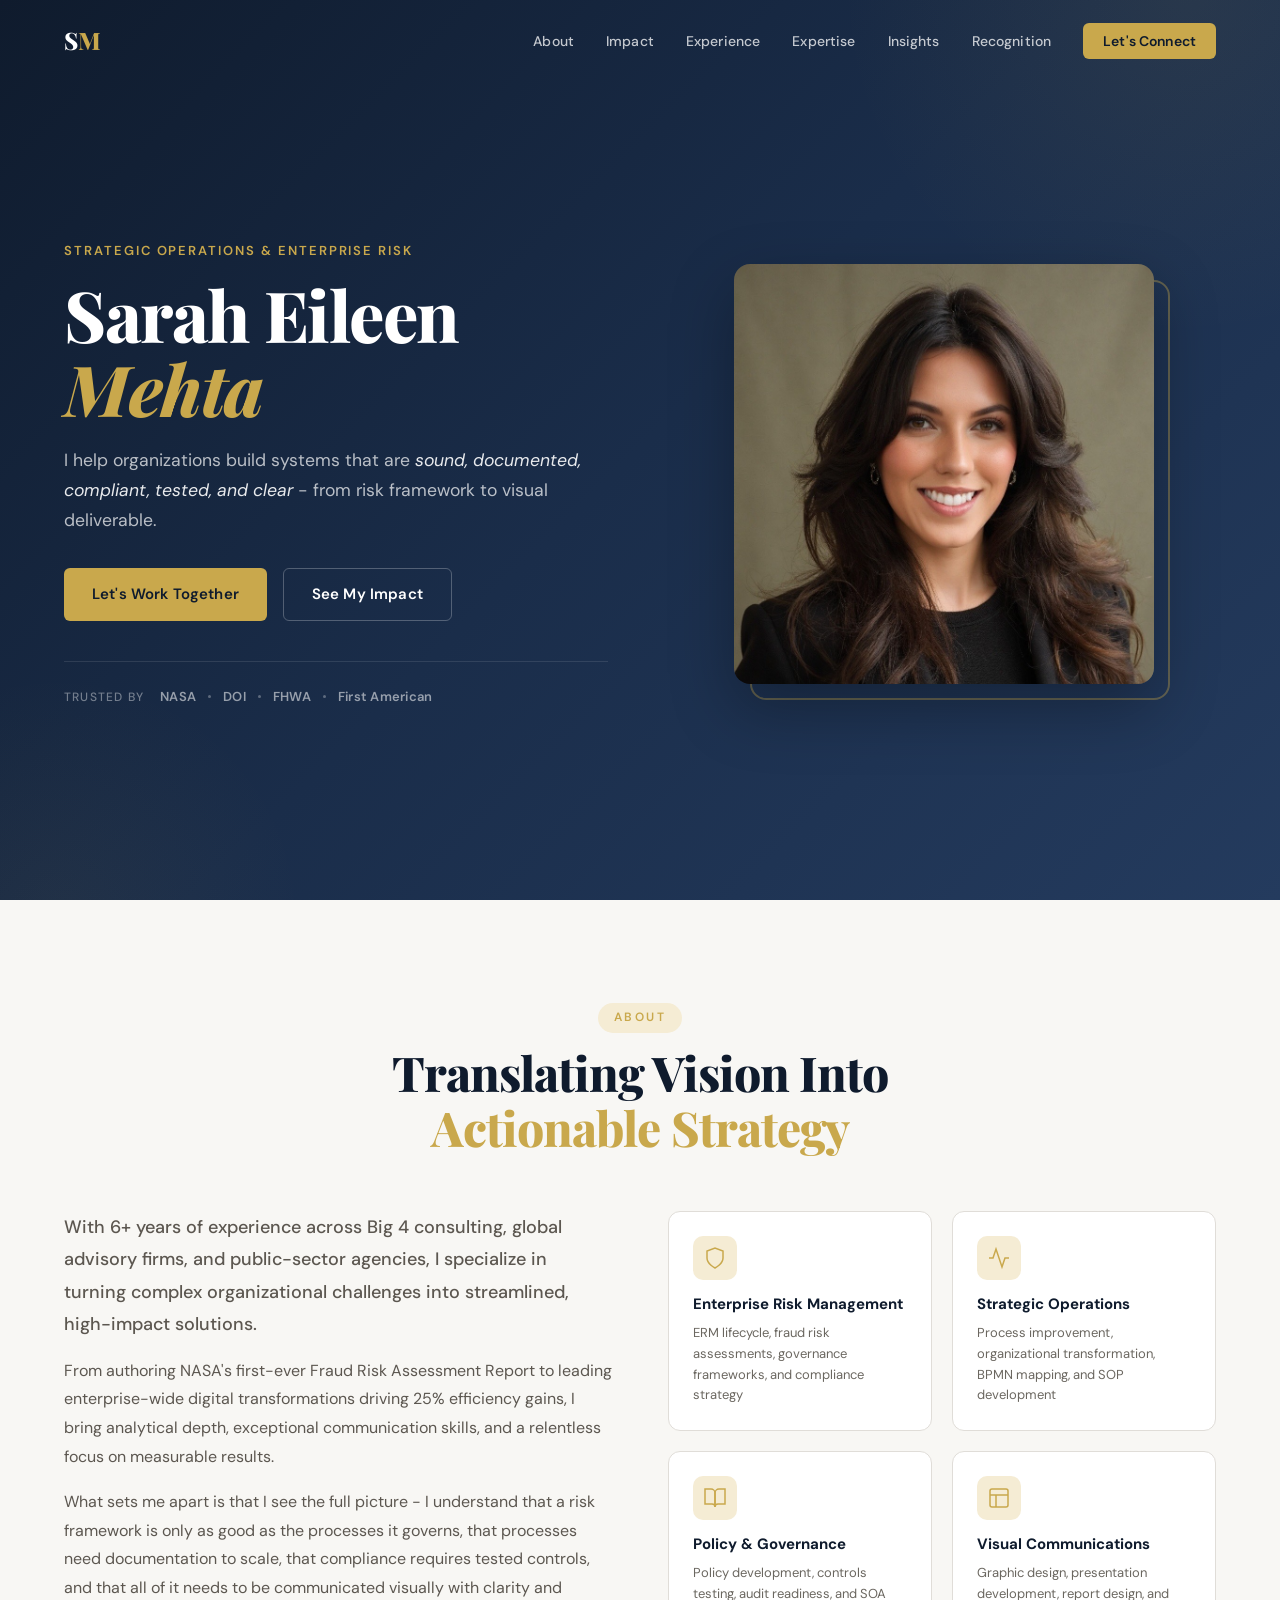
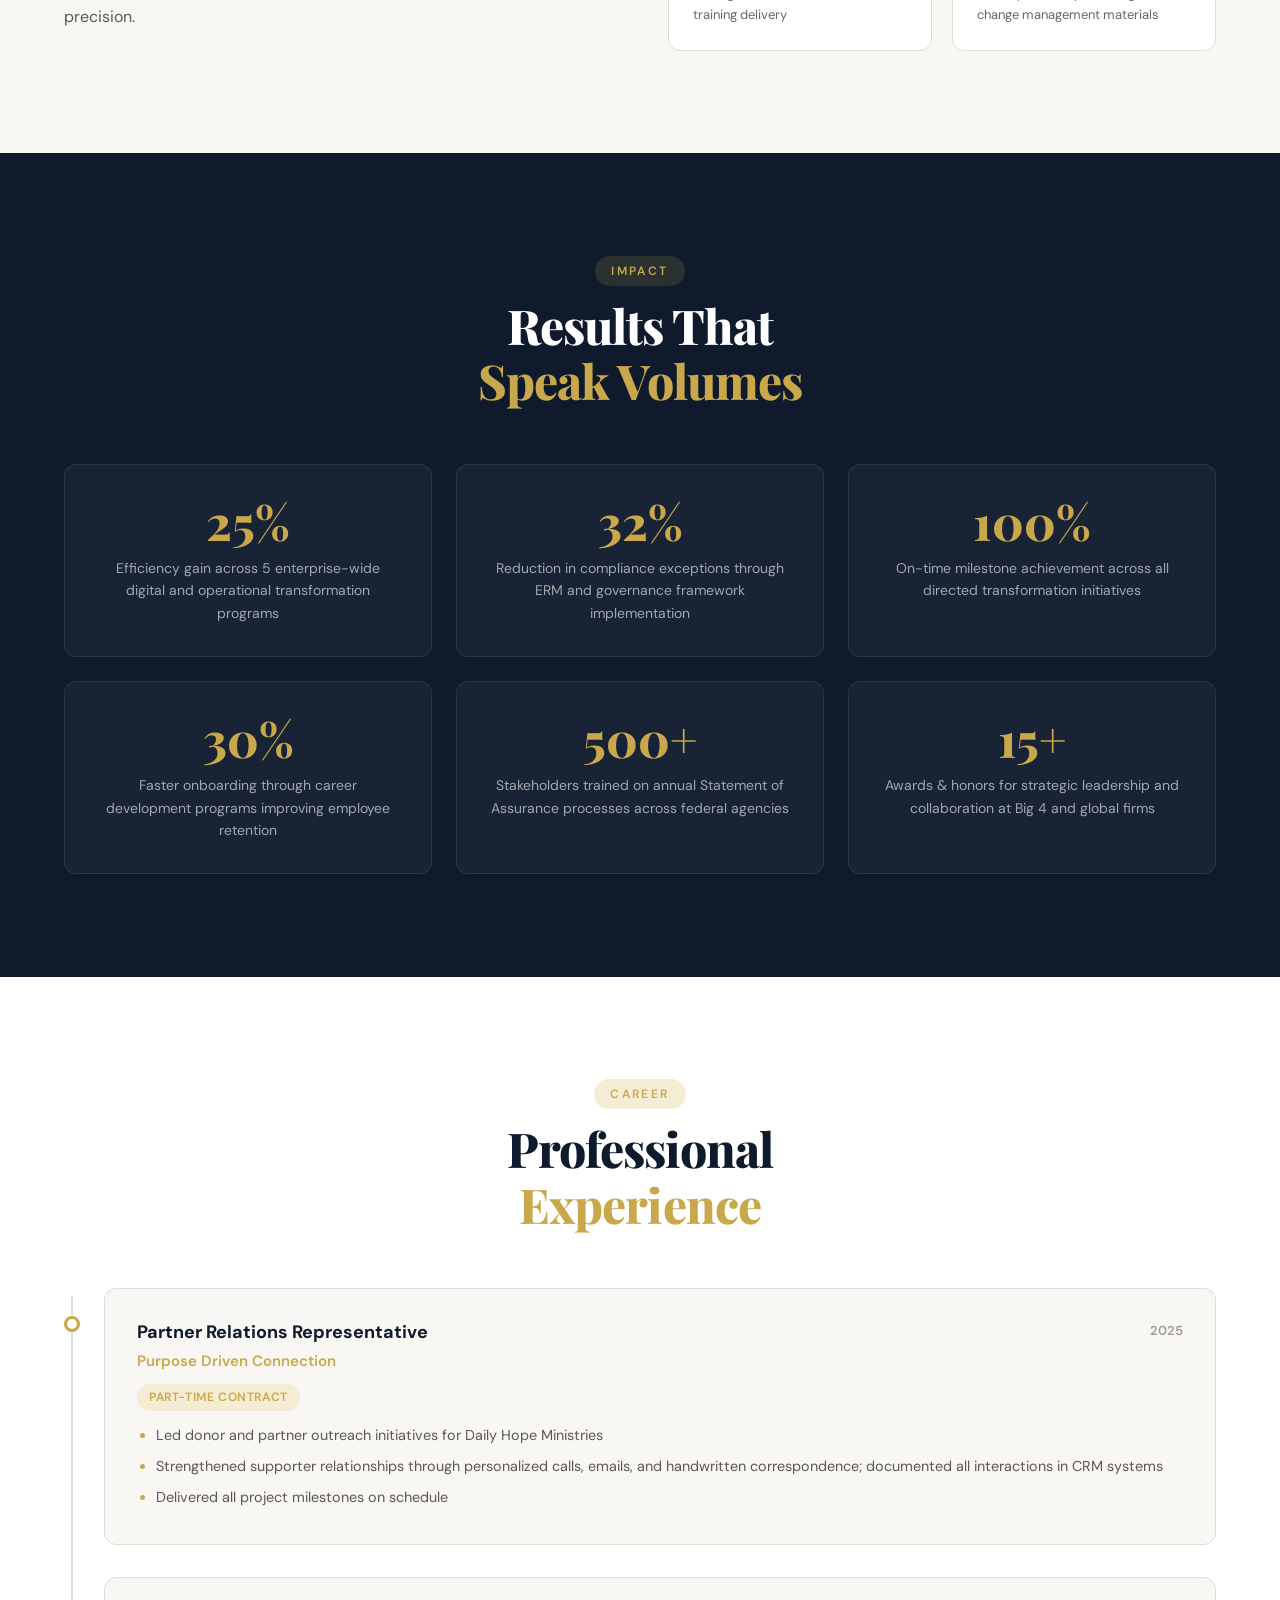
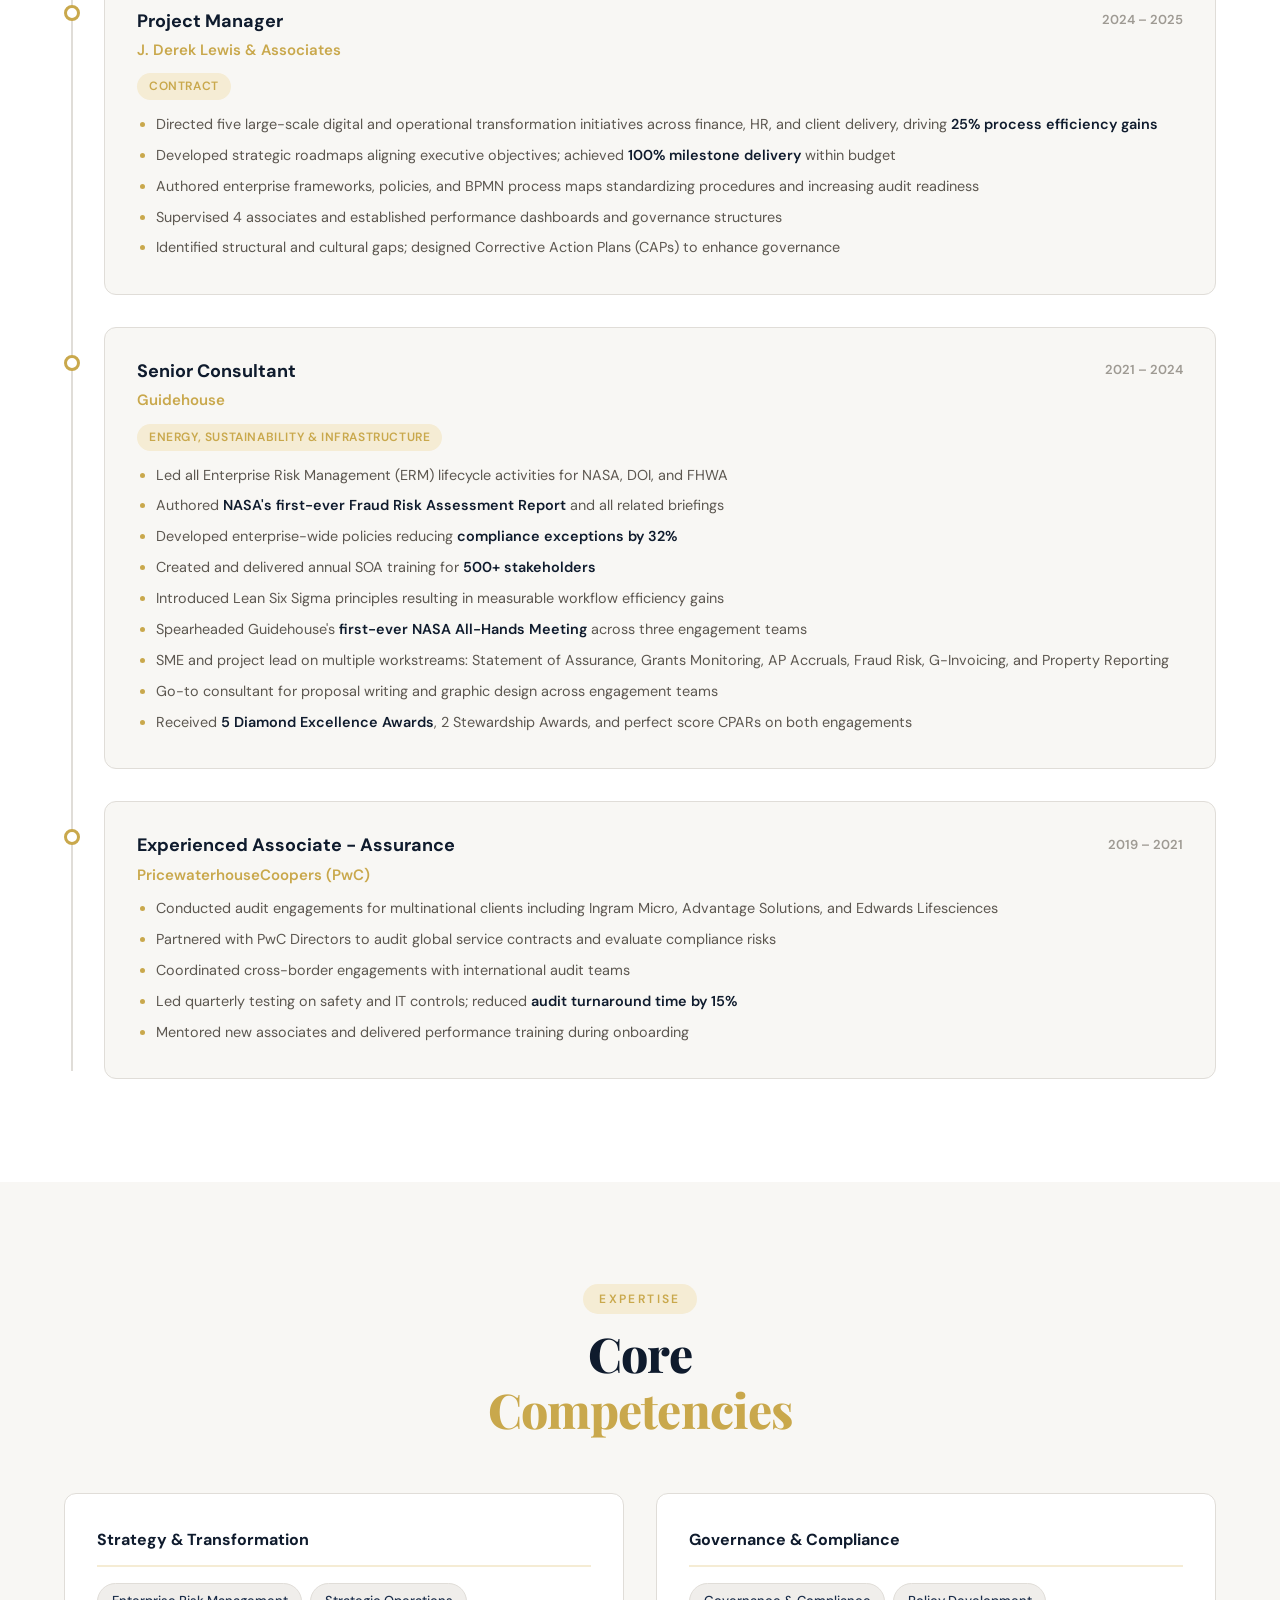
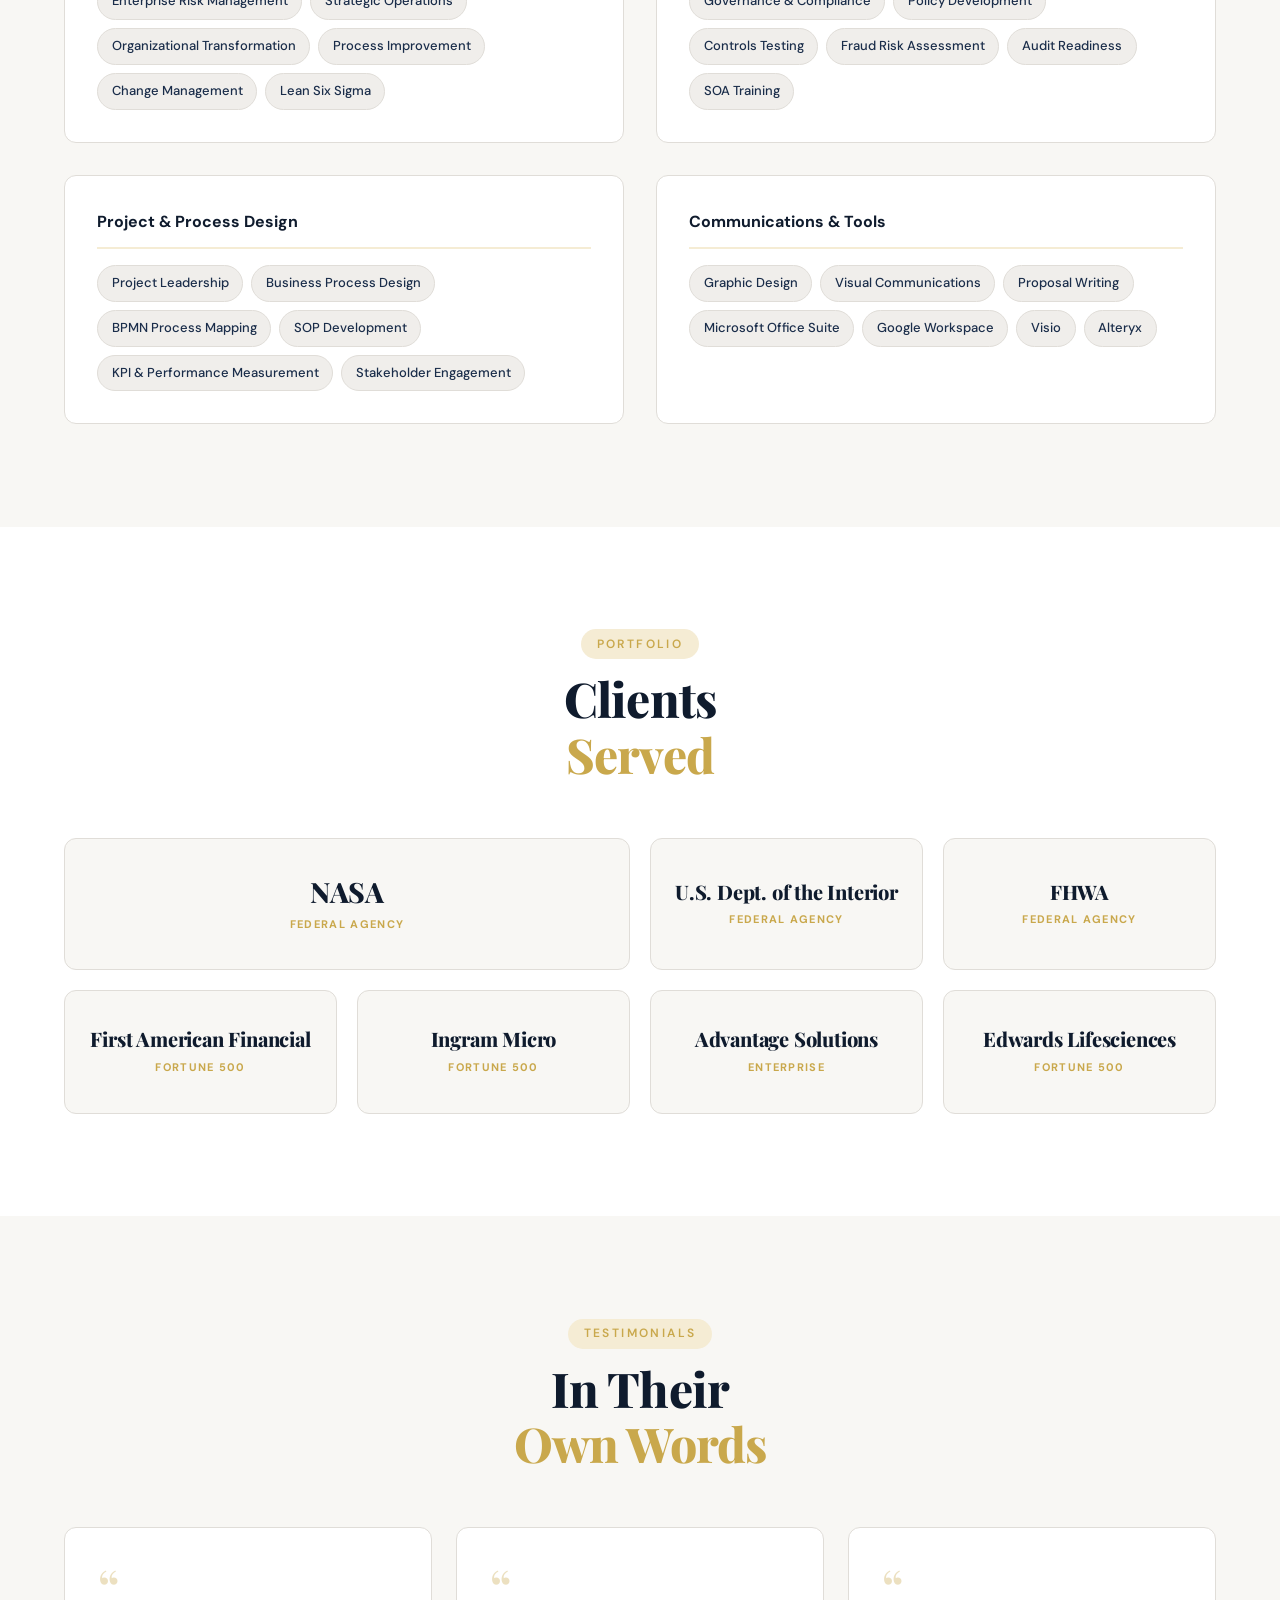
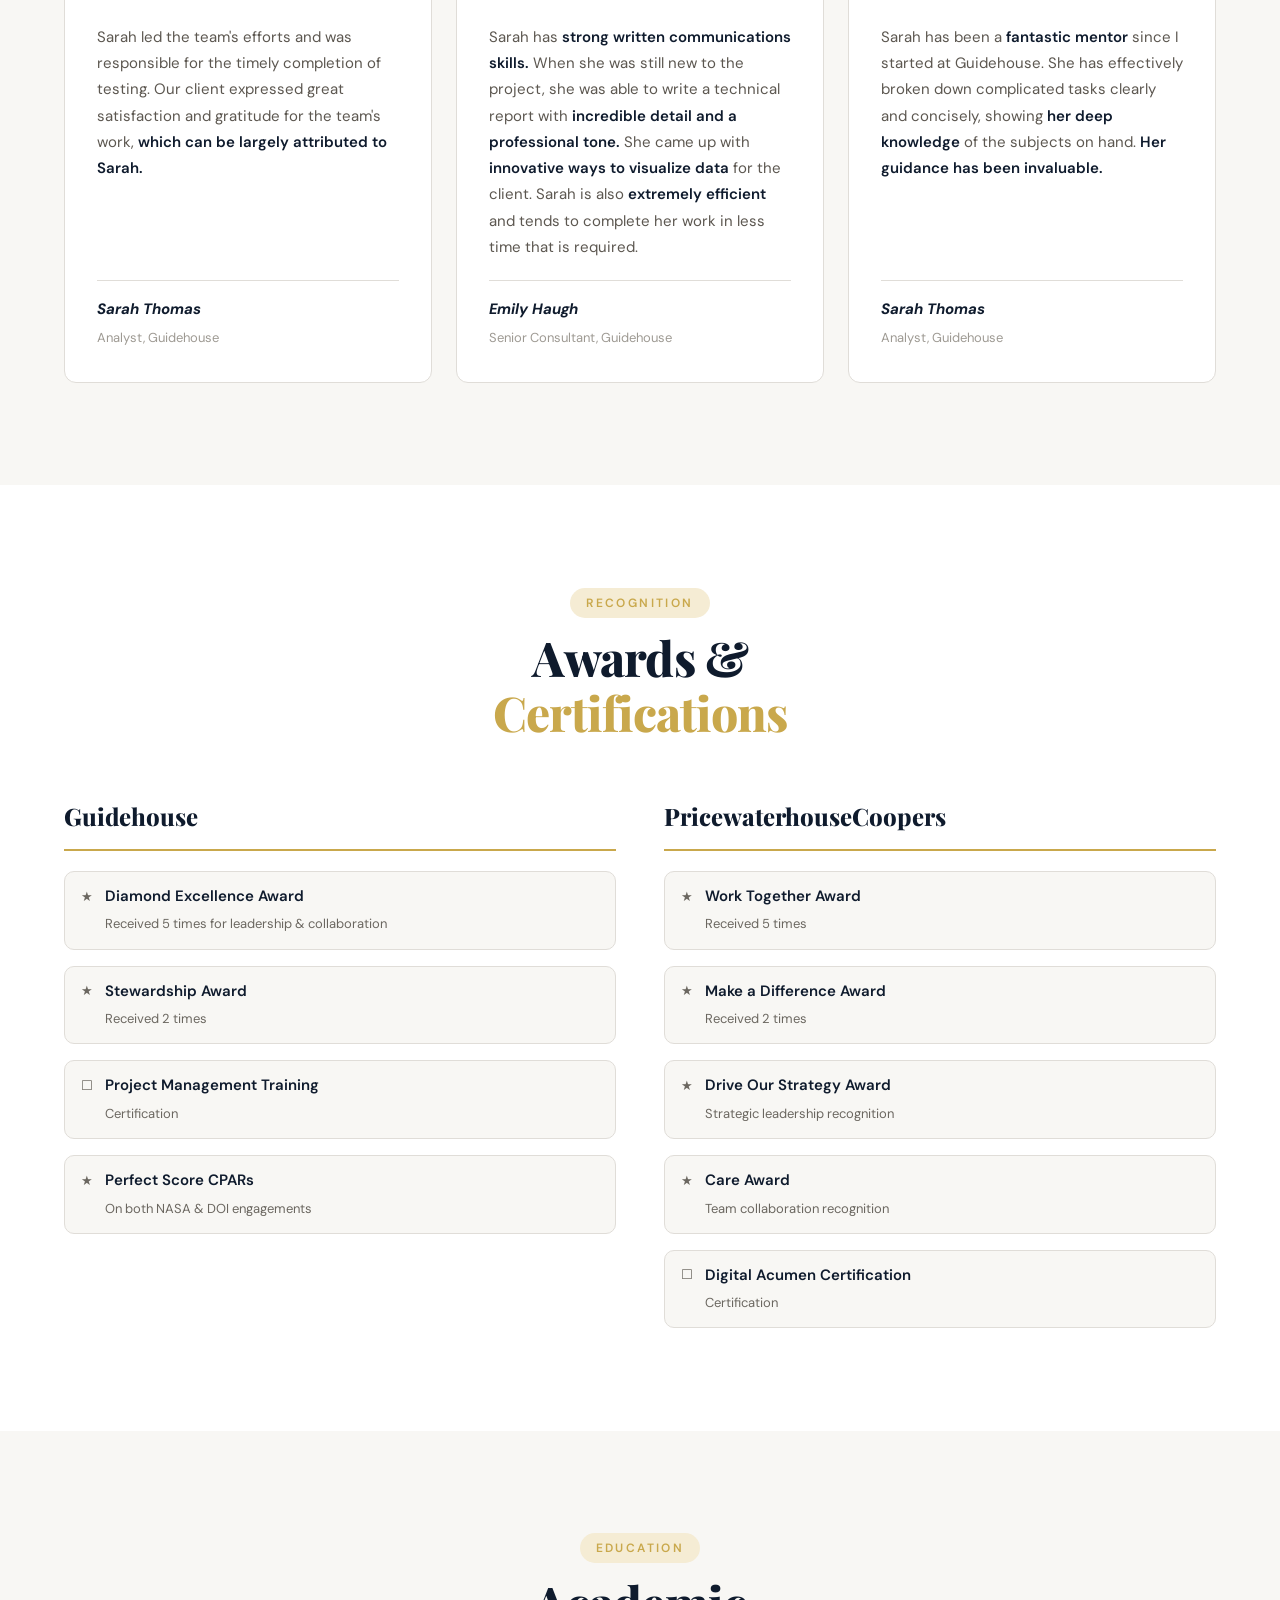
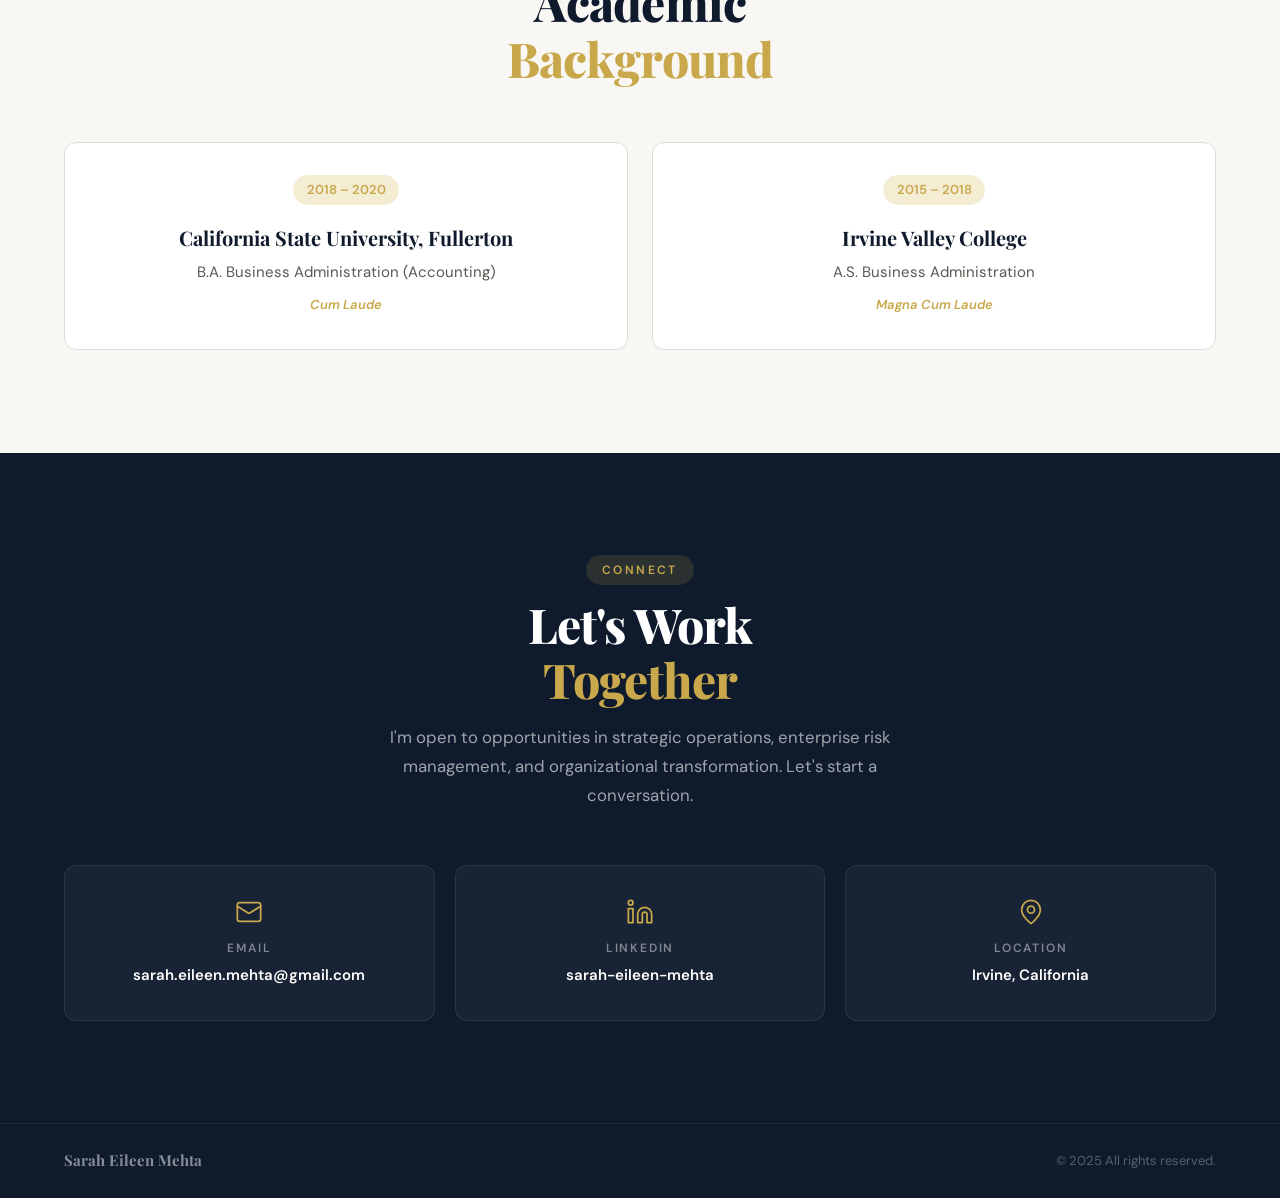
==== index.html @ eced32c4 "Add blog with 3 articles, update clients section - Blog listing page with featured card layout - NAS" ====
<!DOCTYPE html>
<html lang="en">
<head>
    <meta charset="UTF-8">
    <meta name="viewport" content="width=device-width, initial-scale=1.0">
    <title>Sarah Eileen Mehta | Strategic Operations & Enterprise Risk Leader</title>
    <meta name="description" content="Strategic operations and enterprise risk leader with 6+ years driving organizational transformation for Fortune 500 and federal clients including NASA, DOI, and FHWA.">
    <link rel="preconnect" href="https://fonts.googleapis.com">
    <link rel="preconnect" href="https://fonts.gstatic.com" crossorigin>
    <link href="https://fonts.googleapis.com/css2?family=DM+Sans:wght@400;500;600;700&family=Playfair+Display:ital,wght@0,700;0,800;0,900;1,700&display=swap" rel="stylesheet">
    <link rel="stylesheet" href="styles.css">
</head>
<body>

<!-- Navigation -->
<nav class="nav" id="nav">
    <div class="nav__container">
        <a href="#hero" class="nav__logo">S<span class="nav__logo-accent">M</span></a>
        <button class="nav__toggle" id="navToggle" aria-label="Toggle navigation">
            <span></span><span></span><span></span>
        </button>
        <ul class="nav__links" id="navLinks">
            <li><a href="#about">About</a></li>
            <li><a href="#impact">Impact</a></li>
            <li><a href="#experience">Experience</a></li>
            <li><a href="#expertise">Expertise</a></li>
            <li><a href="blog.html">Insights</a></li>
            <li><a href="#recognition">Recognition</a></li>
            <li><a href="#contact" class="nav__cta">Let's Connect</a></li>
        </ul>
    </div>
</nav>

<!-- Hero -->
<section class="hero" id="hero">
    <div class="hero__container">
        <div class="hero__content">
            <p class="hero__label">Strategic Operations & Enterprise Risk</p>
            <h1 class="hero__title">Sarah Eileen<br><span class="hero__title-accent">Mehta</span></h1>
            <p class="hero__subtitle">I help organizations build systems that are <em>sound, documented, compliant, tested, and clear</em> - from risk framework to visual deliverable.</p>
            <div class="hero__actions">
                <a href="#contact" class="btn btn--primary">Let's Work Together</a>
                <a href="#impact" class="btn btn--ghost">See My Impact</a>
            </div>
            <div class="hero__clients-bar">
                <span class="hero__clients-label">Trusted by</span>
                <span class="hero__client">NASA</span>
                <span class="hero__client-dot"></span>
                <span class="hero__client">DOI</span>
                <span class="hero__client-dot"></span>
                <span class="hero__client">FHWA</span>
                <span class="hero__client-dot"></span>
                <span class="hero__client">First American</span>
            </div>
        </div>
        <div class="hero__image-col">
            <div class="hero__image-wrapper">
                <img src="headshot/Headshot Profile.jpeg" alt="Sarah Eileen Mehta - Strategic Operations &amp; Enterprise Risk Leader" class="hero__image" width="480" height="480" loading="eager">
                <div class="hero__image-frame"></div>
            </div>
        </div>
    </div>
</section>

<!-- About -->
<section class="section about" id="about">
    <div class="container">
        <div class="section__header fade-in">
            <span class="section__label">About</span>
            <h2 class="section__title">Translating Vision Into<br><span class="accent">Actionable Strategy</span></h2>
        </div>
        <div class="about__grid">
            <div class="about__text fade-in">
                <p class="about__lead">With 6+ years of experience across Big 4 consulting, global advisory firms, and public-sector agencies, I specialize in turning complex organizational challenges into streamlined, high-impact solutions.</p>
                <p>From authoring NASA's first-ever Fraud Risk Assessment Report to leading enterprise-wide digital transformations driving 25% efficiency gains, I bring analytical depth, exceptional communication skills, and a relentless focus on measurable results.</p>
                <p>What sets me apart is that I see the full picture - I understand that a risk framework is only as good as the processes it governs, that processes need documentation to scale, that compliance requires tested controls, and that all of it needs to be communicated visually with clarity and precision.</p>
            </div>
            <div class="about__services fade-in">
                <div class="service-card">
                    <div class="service-card__icon">
                        <svg width="24" height="24" viewBox="0 0 24 24" fill="none" stroke="currentColor" stroke-width="1.5"><path d="M12 22s8-4 8-10V5l-8-3-8 3v7c0 6 8 10 8 10z"/></svg>
                    </div>
                    <h3>Enterprise Risk Management</h3>
                    <p>ERM lifecycle, fraud risk assessments, governance frameworks, and compliance strategy</p>
                </div>
                <div class="service-card">
                    <div class="service-card__icon">
                        <svg width="24" height="24" viewBox="0 0 24 24" fill="none" stroke="currentColor" stroke-width="1.5"><path d="M22 12h-4l-3 9L9 3l-3 9H2"/></svg>
                    </div>
                    <h3>Strategic Operations</h3>
                    <p>Process improvement, organizational transformation, BPMN mapping, and SOP development</p>
                </div>
                <div class="service-card">
                    <div class="service-card__icon">
                        <svg width="24" height="24" viewBox="0 0 24 24" fill="none" stroke="currentColor" stroke-width="1.5"><path d="M2 3h6a4 4 0 0 1 4 4v14a3 3 0 0 0-3-3H2z"/><path d="M22 3h-6a4 4 0 0 0-4 4v14a3 3 0 0 1 3-3h7z"/></svg>
                    </div>
                    <h3>Policy & Governance</h3>
                    <p>Policy development, controls testing, audit readiness, and SOA training delivery</p>
                </div>
                <div class="service-card">
                    <div class="service-card__icon">
                        <svg width="24" height="24" viewBox="0 0 24 24" fill="none" stroke="currentColor" stroke-width="1.5"><rect x="3" y="3" width="18" height="18" rx="2" ry="2"/><line x1="3" y1="9" x2="21" y2="9"/><line x1="9" y1="21" x2="9" y2="9"/></svg>
                    </div>
                    <h3>Visual Communications</h3>
                    <p>Graphic design, presentation development, report design, and change management materials</p>
                </div>
            </div>
        </div>
    </div>
</section>

<!-- Impact / Metrics -->
<section class="section impact" id="impact">
    <div class="container">
        <div class="section__header fade-in">
            <span class="section__label">Impact</span>
            <h2 class="section__title">Results That<br><span class="accent">Speak Volumes</span></h2>
        </div>
        <div class="impact__grid">
            <div class="impact__card fade-in">
                <div class="impact__number" data-target="25" data-suffix="%">0%</div>
                <p class="impact__desc">Efficiency gain across 5 enterprise-wide digital and operational transformation programs</p>
            </div>
            <div class="impact__card fade-in">
                <div class="impact__number" data-target="32" data-suffix="%">0%</div>
                <p class="impact__desc">Reduction in compliance exceptions through ERM and governance framework implementation</p>
            </div>
            <div class="impact__card fade-in">
                <div class="impact__number" data-target="100" data-suffix="%">0%</div>
                <p class="impact__desc">On-time milestone achievement across all directed transformation initiatives</p>
            </div>
            <div class="impact__card fade-in">
                <div class="impact__number" data-target="30" data-suffix="%">0%</div>
                <p class="impact__desc">Faster onboarding through career development programs improving employee retention</p>
            </div>
            <div class="impact__card fade-in">
                <div class="impact__number" data-target="500" data-suffix="+">0</div>
                <p class="impact__desc">Stakeholders trained on annual Statement of Assurance processes across federal agencies</p>
            </div>
            <div class="impact__card fade-in">
                <div class="impact__number" data-target="15" data-suffix="+">0</div>
                <p class="impact__desc">Awards &amp; honors for strategic leadership and collaboration at Big 4 and global firms</p>
            </div>
        </div>
    </div>
</section>

<!-- Experience -->
<section class="section experience" id="experience">
    <div class="container">
        <div class="section__header fade-in">
            <span class="section__label">Career</span>
            <h2 class="section__title">Professional<br><span class="accent">Experience</span></h2>
        </div>

        <div class="timeline">
            <!-- Purpose Driven Connection -->
            <div class="timeline__item fade-in">
                <div class="timeline__marker"></div>
                <div class="timeline__card">
                    <div class="timeline__top">
                        <div>
                            <h3 class="timeline__role">Partner Relations Representative</h3>
                            <p class="timeline__company">Purpose Driven Connection</p>
                        </div>
                        <span class="timeline__date">2025</span>
                    </div>
                    <span class="timeline__badge">Part-Time Contract</span>
                    <ul class="timeline__list">
                        <li>Led donor and partner outreach initiatives for Daily Hope Ministries</li>
                        <li>Strengthened supporter relationships through personalized calls, emails, and handwritten correspondence; documented all interactions in CRM systems</li>
                        <li>Delivered all project milestones on schedule</li>
                    </ul>
                </div>
            </div>

            <!-- J. Derek Lewis -->
            <div class="timeline__item fade-in">
                <div class="timeline__marker"></div>
                <div class="timeline__card">
                    <div class="timeline__top">
                        <div>
                            <h3 class="timeline__role">Project Manager</h3>
                            <p class="timeline__company">J. Derek Lewis &amp; Associates</p>
                        </div>
                        <span class="timeline__date">2024 &ndash; 2025</span>
                    </div>
                    <span class="timeline__badge">Contract</span>
                    <ul class="timeline__list">
                        <li>Directed five large-scale digital and operational transformation initiatives across finance, HR, and client delivery, driving <strong>25% process efficiency gains</strong></li>
                        <li>Developed strategic roadmaps aligning executive objectives; achieved <strong>100% milestone delivery</strong> within budget</li>
                        <li>Authored enterprise frameworks, policies, and BPMN process maps standardizing procedures and increasing audit readiness</li>
                        <li>Supervised 4 associates and established performance dashboards and governance structures</li>
                        <li>Identified structural and cultural gaps; designed Corrective Action Plans (CAPs) to enhance governance</li>
                    </ul>
                </div>
            </div>

            <!-- Guidehouse -->
            <div class="timeline__item fade-in">
                <div class="timeline__marker"></div>
                <div class="timeline__card">
                    <div class="timeline__top">
                        <div>
                            <h3 class="timeline__role">Senior Consultant</h3>
                            <p class="timeline__company">Guidehouse</p>
                        </div>
                        <span class="timeline__date">2021 &ndash; 2024</span>
                    </div>
                    <span class="timeline__badge">Energy, Sustainability &amp; Infrastructure</span>
                    <ul class="timeline__list">
                        <li>Led all Enterprise Risk Management (ERM) lifecycle activities for NASA, DOI, and FHWA</li>
                        <li>Authored <strong>NASA's first-ever Fraud Risk Assessment Report</strong> and all related briefings</li>
                        <li>Developed enterprise-wide policies reducing <strong>compliance exceptions by 32%</strong></li>
                        <li>Created and delivered annual SOA training for <strong>500+ stakeholders</strong></li>
                        <li>Introduced Lean Six Sigma principles resulting in measurable workflow efficiency gains</li>
                        <li>Spearheaded Guidehouse's <strong>first-ever NASA All-Hands Meeting</strong> across three engagement teams</li>
                        <li>SME and project lead on multiple workstreams: Statement of Assurance, Grants Monitoring, AP Accruals, Fraud Risk, G-Invoicing, and Property Reporting</li>
                        <li>Go-to consultant for proposal writing and graphic design across engagement teams</li>
                        <li>Received <strong>5 Diamond Excellence Awards</strong>, 2 Stewardship Awards, and perfect score CPARs on both engagements</li>
                    </ul>
                </div>
            </div>

            <!-- PwC -->
            <div class="timeline__item fade-in">
                <div class="timeline__marker"></div>
                <div class="timeline__card">
                    <div class="timeline__top">
                        <div>
                            <h3 class="timeline__role">Experienced Associate - Assurance</h3>
                            <p class="timeline__company">PricewaterhouseCoopers (PwC)</p>
                        </div>
                        <span class="timeline__date">2019 &ndash; 2021</span>
                    </div>
                    <ul class="timeline__list">
                        <li>Conducted audit engagements for multinational clients including Ingram Micro, Advantage Solutions, and Edwards Lifesciences</li>
                        <li>Partnered with PwC Directors to audit global service contracts and evaluate compliance risks</li>
                        <li>Coordinated cross-border engagements with international audit teams</li>
                        <li>Led quarterly testing on safety and IT controls; reduced <strong>audit turnaround time by 15%</strong></li>
                        <li>Mentored new associates and delivered performance training during onboarding</li>
                    </ul>
                </div>
            </div>
        </div>
    </div>
</section>

<!-- Expertise -->
<section class="section expertise" id="expertise">
    <div class="container">
        <div class="section__header fade-in">
            <span class="section__label">Expertise</span>
            <h2 class="section__title">Core<br><span class="accent">Competencies</span></h2>
        </div>
        <div class="expertise__grid">
            <div class="expertise__group fade-in">
                <h3 class="expertise__group-title">Strategy &amp; Transformation</h3>
                <div class="tags">
                    <span class="tag">Enterprise Risk Management</span>
                    <span class="tag">Strategic Operations</span>
                    <span class="tag">Organizational Transformation</span>
                    <span class="tag">Process Improvement</span>
                    <span class="tag">Change Management</span>
                    <span class="tag">Lean Six Sigma</span>
                </div>
            </div>
            <div class="expertise__group fade-in">
                <h3 class="expertise__group-title">Governance &amp; Compliance</h3>
                <div class="tags">
                    <span class="tag">Governance &amp; Compliance</span>
                    <span class="tag">Policy Development</span>
                    <span class="tag">Controls Testing</span>
                    <span class="tag">Fraud Risk Assessment</span>
                    <span class="tag">Audit Readiness</span>
                    <span class="tag">SOA Training</span>
                </div>
            </div>
            <div class="expertise__group fade-in">
                <h3 class="expertise__group-title">Project &amp; Process Design</h3>
                <div class="tags">
                    <span class="tag">Project Leadership</span>
                    <span class="tag">Business Process Design</span>
                    <span class="tag">BPMN Process Mapping</span>
                    <span class="tag">SOP Development</span>
                    <span class="tag">KPI &amp; Performance Measurement</span>
                    <span class="tag">Stakeholder Engagement</span>
                </div>
            </div>
            <div class="expertise__group fade-in">
                <h3 class="expertise__group-title">Communications &amp; Tools</h3>
                <div class="tags">
                    <span class="tag">Graphic Design</span>
                    <span class="tag">Visual Communications</span>
                    <span class="tag">Proposal Writing</span>
                    <span class="tag">Microsoft Office Suite</span>
                    <span class="tag">Google Workspace</span>
                    <span class="tag">Visio</span>
                    <span class="tag">Alteryx</span>
                </div>
            </div>
        </div>
    </div>
</section>

<!-- Clients -->
<section class="section clients" id="clients">
    <div class="container">
        <div class="section__header fade-in">
            <span class="section__label">Portfolio</span>
            <h2 class="section__title">Clients<br><span class="accent">Served</span></h2>
        </div>
        <div class="clients__grid fade-in">
            <div class="client-logo">
                <span class="client-logo__name">NASA</span>
                <span class="client-logo__type">Federal Agency</span>
            </div>
            <div class="client-logo">
                <span class="client-logo__name">U.S. Dept. of the Interior</span>
                <span class="client-logo__type">Federal Agency</span>
            </div>
            <div class="client-logo">
                <span class="client-logo__name">FHWA</span>
                <span class="client-logo__type">Federal Agency</span>
            </div>
            <div class="client-logo">
                <span class="client-logo__name">First American Financial</span>
                <span class="client-logo__type">Fortune 500</span>
            </div>
            <div class="client-logo">
                <span class="client-logo__name">Ingram Micro</span>
                <span class="client-logo__type">Fortune 500</span>
            </div>
            <div class="client-logo">
                <span class="client-logo__name">Advantage Solutions</span>
                <span class="client-logo__type">Enterprise</span>
            </div>
            <div class="client-logo">
                <span class="client-logo__name">Edwards Lifesciences</span>
                <span class="client-logo__type">Fortune 500</span>
            </div>
        </div>
    </div>
</section>

<!-- Testimonials -->
<section class="section testimonials">
    <div class="container">
        <div class="section__header fade-in">
            <span class="section__label">Testimonials</span>
            <h2 class="section__title">In Their<br><span class="accent">Own Words</span></h2>
        </div>
        <div class="testimonials__grid">
            <blockquote class="testimonial fade-in">
                <div class="testimonial__icon">&ldquo;</div>
                <p class="testimonial__text">Sarah led the team's efforts and was responsible for the timely completion of testing. Our client expressed great satisfaction and gratitude for the team's work, <strong>which can be largely attributed to Sarah.</strong></p>
                <footer class="testimonial__footer">
                    <cite class="testimonial__author">Sarah Thomas</cite>
                    <span class="testimonial__role">Analyst, Guidehouse</span>
                </footer>
            </blockquote>
            <blockquote class="testimonial fade-in">
                <div class="testimonial__icon">&ldquo;</div>
                <p class="testimonial__text">Sarah has <strong>strong written communications skills.</strong> When she was still new to the project, she was able to write a technical report with <strong>incredible detail and a professional tone.</strong> She came up with <strong>innovative ways to visualize data</strong> for the client. Sarah is also <strong>extremely efficient</strong> and tends to complete her work in less time that is required.</p>
                <footer class="testimonial__footer">
                    <cite class="testimonial__author">Emily Haugh</cite>
                    <span class="testimonial__role">Senior Consultant, Guidehouse</span>
                </footer>
            </blockquote>
            <blockquote class="testimonial fade-in">
                <div class="testimonial__icon">&ldquo;</div>
                <p class="testimonial__text">Sarah has been a <strong>fantastic mentor</strong> since I started at Guidehouse. She has effectively broken down complicated tasks clearly and concisely, showing <strong>her deep knowledge</strong> of the subjects on hand. <strong>Her guidance has been invaluable.</strong></p>
                <footer class="testimonial__footer">
                    <cite class="testimonial__author">Sarah Thomas</cite>
                    <span class="testimonial__role">Analyst, Guidehouse</span>
                </footer>
            </blockquote>
        </div>
    </div>
</section>

<!-- Recognition -->
<section class="section recognition" id="recognition">
    <div class="container">
        <div class="section__header fade-in">
            <span class="section__label">Recognition</span>
            <h2 class="section__title">Awards &amp;<br><span class="accent">Certifications</span></h2>
        </div>
        <div class="recognition__grid">
            <div class="recognition__col fade-in">
                <h3 class="recognition__org">Guidehouse</h3>
                <ul class="recognition__list">
                    <li class="recognition__item">
                        <span class="recognition__star">&#9733;</span>
                        <div>
                            <strong>Diamond Excellence Award</strong>
                            <span>Received 5 times for leadership &amp; collaboration</span>
                        </div>
                    </li>
                    <li class="recognition__item">
                        <span class="recognition__star">&#9733;</span>
                        <div>
                            <strong>Stewardship Award</strong>
                            <span>Received 2 times</span>
                        </div>
                    </li>
                    <li class="recognition__item">
                        <span class="recognition__cert">&#9744;</span>
                        <div>
                            <strong>Project Management Training</strong>
                            <span>Certification</span>
                        </div>
                    </li>
                    <li class="recognition__item">
                        <span class="recognition__star">&#9733;</span>
                        <div>
                            <strong>Perfect Score CPARs</strong>
                            <span>On both NASA &amp; DOI engagements</span>
                        </div>
                    </li>
                </ul>
            </div>
            <div class="recognition__col fade-in">
                <h3 class="recognition__org">PricewaterhouseCoopers</h3>
                <ul class="recognition__list">
                    <li class="recognition__item">
                        <span class="recognition__star">&#9733;</span>
                        <div>
                            <strong>Work Together Award</strong>
                            <span>Received 5 times</span>
                        </div>
                    </li>
                    <li class="recognition__item">
                        <span class="recognition__star">&#9733;</span>
                        <div>
                            <strong>Make a Difference Award</strong>
                            <span>Received 2 times</span>
                        </div>
                    </li>
                    <li class="recognition__item">
                        <span class="recognition__star">&#9733;</span>
                        <div>
                            <strong>Drive Our Strategy Award</strong>
                            <span>Strategic leadership recognition</span>
                        </div>
                    </li>
                    <li class="recognition__item">
                        <span class="recognition__star">&#9733;</span>
                        <div>
                            <strong>Care Award</strong>
                            <span>Team collaboration recognition</span>
                        </div>
                    </li>
                    <li class="recognition__item">
                        <span class="recognition__cert">&#9744;</span>
                        <div>
                            <strong>Digital Acumen Certification</strong>
                            <span>Certification</span>
                        </div>
                    </li>
                </ul>
            </div>
        </div>
    </div>
</section>

<!-- Education -->
<section class="section education" id="education">
    <div class="container">
        <div class="section__header fade-in">
            <span class="section__label">Education</span>
            <h2 class="section__title">Academic<br><span class="accent">Background</span></h2>
        </div>
        <div class="education__grid">
            <div class="education__card fade-in">
                <span class="education__year">2018 &ndash; 2020</span>
                <h3 class="education__school">California State University, Fullerton</h3>
                <p class="education__degree">B.A. Business Administration (Accounting)</p>
                <span class="education__honors">Cum Laude</span>
            </div>
            <div class="education__card fade-in">
                <span class="education__year">2015 &ndash; 2018</span>
                <h3 class="education__school">Irvine Valley College</h3>
                <p class="education__degree">A.S. Business Administration</p>
                <span class="education__honors">Magna Cum Laude</span>
            </div>
        </div>
    </div>
</section>

<!-- Contact -->
<section class="section contact" id="contact">
    <div class="container">
        <div class="section__header fade-in">
            <span class="section__label">Connect</span>
            <h2 class="section__title">Let's Work<br><span class="accent">Together</span></h2>
            <p class="section__subtitle">I'm open to opportunities in strategic operations, enterprise risk management, and organizational transformation. Let's start a conversation.</p>
        </div>
        <div class="contact__grid fade-in">
            <a href="mailto:sarah.eileen.mehta@gmail.com" class="contact__card">
                <div class="contact__icon">
                    <svg width="28" height="28" viewBox="0 0 24 24" fill="none" stroke="currentColor" stroke-width="1.5" stroke-linecap="round" stroke-linejoin="round"><rect x="2" y="4" width="20" height="16" rx="2"/><path d="m22 7-8.97 5.7a1.94 1.94 0 0 1-2.06 0L2 7"/></svg>
                </div>
                <span class="contact__label">Email</span>
                <span class="contact__value">sarah.eileen.mehta@gmail.com</span>
            </a>
            <a href="https://linkedin.com/in/sarah-eileen-mehta" target="_blank" rel="noopener noreferrer" class="contact__card">
                <div class="contact__icon">
                    <svg width="28" height="28" viewBox="0 0 24 24" fill="none" stroke="currentColor" stroke-width="1.5" stroke-linecap="round" stroke-linejoin="round"><path d="M16 8a6 6 0 0 1 6 6v7h-4v-7a2 2 0 0 0-4 0v7h-4v-7a6 6 0 0 1 6-6z"/><rect x="2" y="9" width="4" height="12"/><circle cx="4" cy="4" r="2"/></svg>
                </div>
                <span class="contact__label">LinkedIn</span>
                <span class="contact__value">sarah-eileen-mehta</span>
            </a>
            <div class="contact__card">
                <div class="contact__icon">
                    <svg width="28" height="28" viewBox="0 0 24 24" fill="none" stroke="currentColor" stroke-width="1.5" stroke-linecap="round" stroke-linejoin="round"><path d="M20 10c0 6-8 12-8 12s-8-6-8-12a8 8 0 0 1 16 0Z"/><circle cx="12" cy="10" r="3"/></svg>
                </div>
                <span class="contact__label">Location</span>
                <span class="contact__value">Irvine, California</span>
            </div>
        </div>
    </div>
</section>

<!-- Footer -->
<footer class="footer">
    <div class="container footer__inner">
        <span class="footer__name">Sarah Eileen Mehta</span>
        <span class="footer__copy">&copy; 2025 All rights reserved.</span>
    </div>
</footer>

<script>
/* --- Navbar Scroll --- */
const nav = document.getElementById('nav');
let lastY = 0;
window.addEventListener('scroll', () => {
    const y = window.scrollY;
    nav.classList.toggle('nav--scrolled', y > 60);
    nav.classList.toggle('nav--hidden', y > 400 && y > lastY);
    lastY = y;
}, { passive: true });

/* --- Mobile Toggle --- */
const toggle = document.getElementById('navToggle');
const links = document.getElementById('navLinks');
toggle.addEventListener('click', () => {
    links.classList.toggle('nav__links--open');
    toggle.classList.toggle('nav__toggle--active');
});
document.querySelectorAll('.nav__links a').forEach(a => {
    a.addEventListener('click', () => {
        links.classList.remove('nav__links--open');
        toggle.classList.remove('nav__toggle--active');
    });
});

/* --- Smooth Scroll --- */
document.querySelectorAll('a[href^="#"]').forEach(a => {
    a.addEventListener('click', e => {
        e.preventDefault();
        const t = document.querySelector(a.getAttribute('href'));
        if (t) window.scrollTo({ top: t.offsetTop - 72, behavior: 'smooth' });
    });
});

/* --- Fade-In Observer --- */
const fadeEls = document.querySelectorAll('.fade-in');
const fadeObs = new IntersectionObserver((entries) => {
    entries.forEach(e => { if (e.isIntersecting) { e.target.classList.add('visible'); fadeObs.unobserve(e.target); } });
}, { threshold: 0.15, rootMargin: '0px 0px -40px 0px' });
fadeEls.forEach(el => fadeObs.observe(el));

/* --- Counter Animation --- */
function animateCounter(el) {
    const target = +el.dataset.target;
    const suffix = el.dataset.suffix || '';
    const duration = 1600;
    const start = performance.now();
    function step(now) {
        const progress = Math.min((now - start) / duration, 1);
        const eased = 1 - Math.pow(1 - progress, 3);
        el.textContent = Math.round(eased * target) + suffix;
        if (progress < 1) requestAnimationFrame(step);
    }
    requestAnimationFrame(step);
}
const counters = document.querySelectorAll('.impact__number');
const counterObs = new IntersectionObserver((entries) => {
    entries.forEach(e => { if (e.isIntersecting) { animateCounter(e.target); counterObs.unobserve(e.target); } });
}, { threshold: 0.5 });
counters.forEach(el => counterObs.observe(el));
</script>

</body>
</html>
---- styles.css ----
/* ========================================
   Sarah Eileen Mehta - Professional Portfolio
   Color: Navy + Gold | Type: Playfair + DM Sans
   ======================================== */

/* --- Variables --- */
:root {
    --navy:       #0f1b2d;
    --navy-light: #1a2d4a;
    --navy-mid:   #243b5e;
    --gold:       #c9a84c;
    --gold-light: #dfc06a;
    --gold-pale:  #f5ecd4;
    --white:      #ffffff;
    --off-white:  #f8f7f4;
    --gray-100:   #f0eeeb;
    --gray-200:   #e0ddd8;
    --gray-400:   #9e9a93;
    --gray-600:   #6b6760;
    --gray-800:   #3d3a35;
    --text:       #2c2924;
    --text-light: #5c5750;
    --font-body:  'DM Sans', system-ui, -apple-system, sans-serif;
    --font-head:  'Playfair Display', Georgia, 'Times New Roman', serif;
    --max-width:  1200px;
    --section-py: clamp(4.5rem, 8vw, 7rem);
    --transition: 0.35s cubic-bezier(0.25, 0.46, 0.45, 0.94);
}

/* --- Reset --- */
*, *::before, *::after { box-sizing: border-box; margin: 0; padding: 0; }
html { scroll-behavior: smooth; -webkit-text-size-adjust: 100%; }
body {
    font-family: var(--font-body);
    font-size: 1rem;
    line-height: 1.7;
    color: var(--text);
    background: var(--white);
    -webkit-font-smoothing: antialiased;
    -moz-osx-font-smoothing: grayscale;
    overflow-x: hidden;
}
img { max-width: 100%; height: auto; display: block; }
a { color: inherit; text-decoration: none; }
ul { list-style: none; }
strong { font-weight: 600; }

/* --- Utilities --- */
.container { width: 90%; max-width: var(--max-width); margin: 0 auto; }
.accent { color: var(--gold); }
.section { padding: var(--section-py) 0; }

/* --- Fade In --- */
.fade-in {
    opacity: 0;
    transform: translateY(28px);
    transition: opacity 0.7s var(--transition), transform 0.7s var(--transition);
}
.fade-in.visible { opacity: 1; transform: translateY(0); }

/* ============ NAVIGATION ============ */
.nav {
    position: fixed; top: 0; left: 0; right: 0; z-index: 1000;
    padding: 1.25rem 0;
    transition: background var(--transition), padding var(--transition), box-shadow var(--transition), transform 0.3s ease;
}
.nav--scrolled {
    background: rgba(15, 27, 45, 0.97);
    backdrop-filter: blur(12px);
    -webkit-backdrop-filter: blur(12px);
    padding: 0.75rem 0;
    box-shadow: 0 2px 24px rgba(0,0,0,0.15);
}
.nav--hidden { transform: translateY(-100%); }
.nav__container {
    width: 90%; max-width: var(--max-width); margin: 0 auto;
    display: flex; align-items: center; justify-content: space-between;
}
.nav__logo {
    font-family: var(--font-head); font-size: 1.5rem; font-weight: 800;
    color: var(--white); letter-spacing: -0.02em;
}
.nav__logo-accent { color: var(--gold); }
.nav__links {
    display: flex; align-items: center; gap: 2rem;
}
.nav__links a {
    font-size: 0.875rem; font-weight: 500; color: rgba(255,255,255,0.75);
    transition: color var(--transition); letter-spacing: 0.01em;
}
.nav__links a:hover { color: var(--white); }
.nav__cta {
    background: var(--gold) !important; color: var(--navy) !important;
    padding: 0.55rem 1.25rem; border-radius: 6px; font-weight: 600 !important;
    transition: background var(--transition), transform var(--transition) !important;
}
.nav__cta:hover { background: var(--gold-light) !important; transform: translateY(-1px); }

/* Mobile Toggle */
.nav__toggle { display: none; flex-direction: column; gap: 5px; background: none; border: none; cursor: pointer; padding: 4px; }
.nav__toggle span { width: 24px; height: 2px; background: var(--white); border-radius: 2px; transition: var(--transition); }
.nav__toggle--active span:nth-child(1) { transform: translateY(7px) rotate(45deg); }
.nav__toggle--active span:nth-child(2) { opacity: 0; }
.nav__toggle--active span:nth-child(3) { transform: translateY(-7px) rotate(-45deg); }

/* ============ HERO ============ */
.hero {
    background: linear-gradient(135deg, var(--navy) 0%, var(--navy-light) 50%, var(--navy-mid) 100%);
    min-height: 100vh; display: flex; align-items: center;
    padding: 7rem 0 4rem;
    position: relative; overflow: hidden;
}
.hero::before {
    content: ''; position: absolute; top: -40%; right: -20%;
    width: 700px; height: 700px; border-radius: 50%;
    background: radial-gradient(circle, rgba(201,168,76,0.08) 0%, transparent 70%);
    pointer-events: none;
}
.hero::after {
    content: ''; position: absolute; bottom: -30%; left: -15%;
    width: 500px; height: 500px; border-radius: 50%;
    background: radial-gradient(circle, rgba(201,168,76,0.05) 0%, transparent 70%);
    pointer-events: none;
}
.hero__container {
    width: 90%; max-width: var(--max-width); margin: 0 auto;
    display: grid; grid-template-columns: 1fr 1fr; gap: 4rem; align-items: center;
}
.hero__content { position: relative; z-index: 1; }
.hero__label {
    font-size: 0.8125rem; font-weight: 600; letter-spacing: 0.15em; text-transform: uppercase;
    color: var(--gold); margin-bottom: 1rem;
}
.hero__title {
    font-family: var(--font-head); font-size: clamp(2.75rem, 5.5vw, 4.5rem);
    font-weight: 800; line-height: 1.05; color: var(--white); margin-bottom: 1.25rem;
    letter-spacing: -0.02em;
}
.hero__title-accent { color: var(--gold); font-style: italic; }
.hero__subtitle {
    font-size: 1.1rem; line-height: 1.7; color: rgba(255,255,255,0.7);
    max-width: 520px; margin-bottom: 2rem;
}
.hero__subtitle em { font-style: italic; color: rgba(255,255,255,0.9); }
.hero__actions { display: flex; gap: 1rem; flex-wrap: wrap; margin-bottom: 2.5rem; }

/* Buttons */
.btn {
    display: inline-flex; align-items: center; justify-content: center;
    padding: 0.8rem 1.75rem; border-radius: 6px; font-size: 0.9375rem;
    font-weight: 600; font-family: var(--font-body); cursor: pointer;
    transition: all var(--transition); border: none; letter-spacing: 0.01em;
}
.btn--primary { background: var(--gold); color: var(--navy); }
.btn--primary:hover { background: var(--gold-light); transform: translateY(-2px); box-shadow: 0 8px 24px rgba(201,168,76,0.3); }
.btn--ghost { background: transparent; color: var(--white); border: 1.5px solid rgba(255,255,255,0.25); }
.btn--ghost:hover { border-color: rgba(255,255,255,0.5); background: rgba(255,255,255,0.05); }

/* Hero Clients Bar */
.hero__clients-bar {
    display: flex; align-items: center; gap: 0.75rem;
    padding-top: 1.5rem; border-top: 1px solid rgba(255,255,255,0.1);
}
.hero__clients-label {
    font-size: 0.75rem; text-transform: uppercase; letter-spacing: 0.1em;
    color: rgba(255,255,255,0.4); font-weight: 500; margin-right: 0.25rem;
}
.hero__client {
    font-size: 0.8125rem; font-weight: 600; color: rgba(255,255,255,0.55);
    letter-spacing: 0.02em;
}
.hero__client-dot {
    width: 3px; height: 3px; border-radius: 50%; background: rgba(255,255,255,0.3);
}

/* Hero Image */
.hero__image-col { display: flex; justify-content: center; position: relative; z-index: 1; }
.hero__image-wrapper { position: relative; width: 100%; max-width: 420px; }
.hero__image {
    width: 100%; aspect-ratio: 1; object-fit: cover; object-position: center top;
    border-radius: 16px; position: relative; z-index: 2;
    box-shadow: 0 24px 64px rgba(0,0,0,0.3);
}
.hero__image-frame {
    position: absolute; top: 16px; left: 16px; right: -16px; bottom: -16px;
    border: 2px solid var(--gold); border-radius: 16px; z-index: 1; opacity: 0.4;
}

/* ============ SECTIONS ============ */
.section__header { text-align: center; margin-bottom: 3.5rem; }
.section__label {
    display: inline-block; font-size: 0.75rem; font-weight: 600;
    letter-spacing: 0.2em; text-transform: uppercase; color: var(--gold);
    margin-bottom: 0.75rem;
    background: var(--gold-pale); padding: 0.3rem 1rem; border-radius: 100px;
}
.section__title {
    font-family: var(--font-head); font-size: clamp(2rem, 4vw, 3rem);
    font-weight: 800; line-height: 1.15; color: var(--navy); letter-spacing: -0.02em;
}
.section__subtitle {
    font-size: 1.05rem; color: var(--text-light); max-width: 560px; margin: 1rem auto 0;
    line-height: 1.7;
}

/* ============ ABOUT ============ */
.about { background: var(--off-white); }
.about__grid { display: grid; grid-template-columns: 1fr 1fr; gap: 3.5rem; align-items: start; }
.about__lead { font-size: 1.125rem; line-height: 1.8; color: var(--text); margin-bottom: 1rem; font-weight: 500; }
.about__text p { margin-bottom: 1rem; color: var(--text-light); line-height: 1.8; }
.about__services { display: grid; grid-template-columns: 1fr 1fr; gap: 1.25rem; }

.service-card {
    background: var(--white); border-radius: 12px; padding: 1.5rem;
    border: 1px solid var(--gray-200);
    transition: all var(--transition);
}
.service-card:hover { border-color: var(--gold); transform: translateY(-3px); box-shadow: 0 12px 32px rgba(0,0,0,0.06); }
.service-card__icon {
    width: 44px; height: 44px; border-radius: 10px;
    background: var(--gold-pale); color: var(--gold);
    display: flex; align-items: center; justify-content: center;
    margin-bottom: 0.75rem;
}
.service-card h3 { font-size: 0.9375rem; font-weight: 700; color: var(--navy); margin-bottom: 0.35rem; }
.service-card p { font-size: 0.8125rem; color: var(--gray-600); line-height: 1.6; }

/* ============ IMPACT ============ */
.impact { background: var(--navy); }
.impact .section__label { background: rgba(201,168,76,0.15); color: var(--gold); }
.impact .section__title { color: var(--white); }
.impact .accent { color: var(--gold); }

.impact__grid {
    display: grid; grid-template-columns: repeat(3, 1fr); gap: 1.5rem;
}
.impact__card {
    background: rgba(255,255,255,0.04); border: 1px solid rgba(255,255,255,0.08);
    border-radius: 12px; padding: 2rem; text-align: center;
    transition: all var(--transition);
}
.impact__card:hover { background: rgba(255,255,255,0.07); border-color: rgba(201,168,76,0.3); }
.impact__number {
    font-family: var(--font-head); font-size: 3rem; font-weight: 800;
    color: var(--gold); line-height: 1; margin-bottom: 0.75rem;
}
.impact__desc { font-size: 0.875rem; color: rgba(255,255,255,0.6); line-height: 1.6; }

/* ============ EXPERIENCE ============ */
.experience { background: var(--white); }

.timeline { position: relative; padding-left: 2.5rem; }
.timeline::before {
    content: ''; position: absolute; left: 7px; top: 8px; bottom: 8px;
    width: 2px; background: var(--gray-200);
}
.timeline__item { position: relative; margin-bottom: 2rem; }
.timeline__item:last-child { margin-bottom: 0; }
.timeline__marker {
    position: absolute; left: -2.5rem; top: 1.75rem; width: 16px; height: 16px;
    border-radius: 50%; background: var(--white); border: 3px solid var(--gold);
    z-index: 1;
}
.timeline__card {
    background: var(--off-white); border-radius: 12px; padding: 1.75rem 2rem;
    border: 1px solid var(--gray-200); transition: all var(--transition);
}
.timeline__card:hover { border-color: var(--gold-light); box-shadow: 0 8px 24px rgba(0,0,0,0.04); }
.timeline__top { display: flex; justify-content: space-between; align-items: flex-start; margin-bottom: 0.5rem; gap: 1rem; }
.timeline__role { font-size: 1.125rem; font-weight: 700; color: var(--navy); }
.timeline__company { font-size: 0.9375rem; color: var(--gold); font-weight: 600; margin-top: 0.1rem; }
.timeline__date {
    font-size: 0.8125rem; font-weight: 600; color: var(--gray-400);
    white-space: nowrap; padding-top: 0.2rem;
}
.timeline__badge {
    display: inline-block; font-size: 0.75rem; font-weight: 600; letter-spacing: 0.05em;
    text-transform: uppercase; color: var(--gold);
    background: var(--gold-pale); padding: 0.2rem 0.75rem; border-radius: 100px;
    margin-bottom: 0.75rem;
}
.timeline__list { padding-left: 1.2rem; }
.timeline__list li {
    position: relative; font-size: 0.9rem; color: var(--text-light);
    line-height: 1.7; margin-bottom: 0.4rem; list-style: disc;
}
.timeline__list li::marker { color: var(--gold); }
.timeline__list strong { color: var(--navy); font-weight: 600; }

/* ============ EXPERTISE ============ */
.expertise { background: var(--off-white); }
.expertise__grid { display: grid; grid-template-columns: 1fr 1fr; gap: 2rem; }
.expertise__group {
    background: var(--white); border-radius: 12px; padding: 2rem;
    border: 1px solid var(--gray-200);
}
.expertise__group-title {
    font-size: 1rem; font-weight: 700; color: var(--navy);
    margin-bottom: 1rem; padding-bottom: 0.75rem; border-bottom: 2px solid var(--gold-pale);
}
.tags { display: flex; flex-wrap: wrap; gap: 0.5rem; }
.tag {
    font-size: 0.8125rem; font-weight: 500; color: var(--navy-light);
    background: var(--gray-100); padding: 0.4rem 0.85rem; border-radius: 100px;
    border: 1px solid var(--gray-200); transition: all var(--transition);
}
.tag:hover { background: var(--gold-pale); border-color: var(--gold); color: var(--navy); }

/* ============ CLIENTS ============ */
.clients { background: var(--white); }
.clients__grid {
    display: grid; grid-template-columns: repeat(4, 1fr); gap: 1.25rem;
}
.clients__grid .client-logo:first-child {
    grid-column: span 2;
}
.client-logo {
    background: var(--off-white); border: 1px solid var(--gray-200);
    border-radius: 12px; padding: 2.25rem 1.5rem;
    display: flex; flex-direction: column; align-items: center; justify-content: center;
    text-align: center; gap: 0.4rem;
    transition: all var(--transition);
}
.client-logo:hover {
    border-color: var(--gold); background: var(--white);
    box-shadow: 0 8px 28px rgba(0,0,0,0.05);
}
.client-logo__name {
    font-family: var(--font-head); font-size: 1.25rem; font-weight: 800;
    color: var(--navy); letter-spacing: -0.01em; line-height: 1.2;
}
.clients__grid .client-logo:first-child .client-logo__name { font-size: 1.75rem; }
.client-logo__type {
    font-size: 0.6875rem; font-weight: 700; text-transform: uppercase;
    letter-spacing: 0.12em; color: var(--gold);
}

/* ============ TESTIMONIALS ============ */
.testimonials { background: var(--off-white); }
.testimonials__grid { display: grid; grid-template-columns: repeat(3, 1fr); gap: 1.5rem; }

.testimonial {
    background: var(--white); border-radius: 12px; padding: 2rem;
    border: 1px solid var(--gray-200); display: flex; flex-direction: column;
    transition: all var(--transition);
}
.testimonial:hover { border-color: var(--gold-light); box-shadow: 0 8px 24px rgba(0,0,0,0.04); }
.testimonial__icon {
    font-family: var(--font-head); font-size: 3.5rem; line-height: 1;
    color: var(--gold); opacity: 0.35; margin-bottom: 0.5rem;
}
.testimonial__text {
    font-size: 0.9375rem; color: var(--text-light); line-height: 1.75;
    flex: 1; margin-bottom: 1.25rem;
}
.testimonial__text strong { color: var(--navy); }
.testimonial__footer { border-top: 1px solid var(--gray-200); padding-top: 1rem; }
.testimonial__author { display: block; font-size: 0.9375rem; font-weight: 700; color: var(--navy); }
.testimonial__role { font-size: 0.8125rem; color: var(--gray-400); }

/* ============ RECOGNITION ============ */
.recognition { background: var(--white); }
.recognition__grid { display: grid; grid-template-columns: 1fr 1fr; gap: 3rem; }
.recognition__org {
    font-family: var(--font-head); font-size: 1.5rem; font-weight: 800;
    color: var(--navy); margin-bottom: 1.25rem; padding-bottom: 0.75rem;
    border-bottom: 2px solid var(--gold);
}
.recognition__list { display: flex; flex-direction: column; gap: 1rem; }
.recognition__item {
    display: flex; gap: 0.75rem; align-items: flex-start;
    padding: 0.75rem 1rem; background: var(--off-white); border-radius: 10px;
    border: 1px solid var(--gray-200); transition: all var(--transition);
}
.recognition__item:hover { border-color: var(--gold-light); }
.recognition__star, .recognition__cert {
    font-size: 1.125rem; color: var(--gold); flex-shrink: 0; margin-top: 0.1rem;
}
.recognition__item strong { display: block; font-size: 0.9375rem; color: var(--navy); font-weight: 600; }
.recognition__item span { font-size: 0.8125rem; color: var(--gray-600); }

/* ============ EDUCATION ============ */
.education { background: var(--off-white); }
.education__grid { display: grid; grid-template-columns: 1fr 1fr; gap: 1.5rem; }
.education__card {
    background: var(--white); border: 1px solid var(--gray-200);
    border-radius: 12px; padding: 2rem; text-align: center;
    transition: all var(--transition);
}
.education__card:hover { border-color: var(--gold-light); }
.education__year {
    display: inline-block; font-size: 0.8125rem; font-weight: 600;
    color: var(--gold); background: var(--gold-pale);
    padding: 0.25rem 0.85rem; border-radius: 100px; margin-bottom: 1rem;
}
.education__school {
    font-family: var(--font-head); font-size: 1.25rem; font-weight: 700;
    color: var(--navy); margin-bottom: 0.35rem;
}
.education__degree { font-size: 0.9375rem; color: var(--text-light); margin-bottom: 0.25rem; }
.education__honors {
    font-size: 0.8125rem; font-weight: 600; color: var(--gold);
    font-style: italic;
}

/* ============ CONTACT ============ */
.contact { background: var(--navy); }
.contact .section__label { background: rgba(201,168,76,0.15); color: var(--gold); }
.contact .section__title { color: var(--white); }
.contact .section__subtitle { color: rgba(255,255,255,0.6); }
.contact .accent { color: var(--gold); }

.contact__grid { display: grid; grid-template-columns: repeat(3, 1fr); gap: 1.25rem; }
.contact__card {
    background: rgba(255,255,255,0.04); border: 1px solid rgba(255,255,255,0.08);
    border-radius: 12px; padding: 2rem; text-align: center;
    transition: all var(--transition); display: block;
}
.contact__card:hover { background: rgba(255,255,255,0.07); border-color: rgba(201,168,76,0.3); }
.contact__icon { color: var(--gold); margin-bottom: 0.75rem; display: flex; justify-content: center; }
.contact__label {
    display: block; font-size: 0.75rem; font-weight: 600;
    text-transform: uppercase; letter-spacing: 0.15em;
    color: rgba(255,255,255,0.45); margin-bottom: 0.25rem;
}
.contact__value {
    display: block; font-size: 0.9375rem; font-weight: 600; color: var(--white);
    word-break: break-word;
}

/* ============ FOOTER ============ */
.footer {
    background: var(--navy); border-top: 1px solid rgba(255,255,255,0.06);
    padding: 1.5rem 0;
}
.footer__inner {
    display: flex; justify-content: space-between; align-items: center;
}
.footer__name {
    font-family: var(--font-head); font-size: 0.9375rem; font-weight: 700;
    color: rgba(255,255,255,0.5);
}
.footer__copy { font-size: 0.8125rem; color: rgba(255,255,255,0.3); }

/* ============ RESPONSIVE ============ */
@media (max-width: 1024px) {
    .hero__container { grid-template-columns: 1fr; gap: 2.5rem; text-align: center; }
    .hero__content { order: 2; }
    .hero__image-col { order: 1; }
    .hero__subtitle { margin-left: auto; margin-right: auto; }
    .hero__actions { justify-content: center; }
    .hero__clients-bar { justify-content: center; flex-wrap: wrap; }
    .hero__image-wrapper { max-width: 320px; }
    .about__grid { grid-template-columns: 1fr; }
    .impact__grid { grid-template-columns: repeat(2, 1fr); }
    .testimonials__grid { grid-template-columns: 1fr; }
    .recognition__grid { grid-template-columns: 1fr; }
    .clients__grid { grid-template-columns: repeat(2, 1fr); }
    .clients__grid .client-logo:first-child { grid-column: span 2; }
}

@media (max-width: 768px) {
    .nav__toggle { display: flex; }
    .nav__links {
        position: fixed; top: 0; right: -100%; width: 280px; height: 100vh;
        background: var(--navy); flex-direction: column; padding: 5rem 2rem 2rem;
        gap: 1.5rem; transition: right 0.4s ease; box-shadow: -8px 0 32px rgba(0,0,0,0.3);
    }
    .nav__links--open { right: 0; }
    .nav__links a { font-size: 1rem; }
    .hero { min-height: auto; padding: 6.5rem 0 3rem; }
    .hero__title { font-size: clamp(2.25rem, 8vw, 3.5rem); }
    .hero__image-wrapper { max-width: 260px; }
    .hero__image-frame { top: 10px; left: 10px; right: -10px; bottom: -10px; }
    .about__services { grid-template-columns: 1fr; }
    .impact__grid { grid-template-columns: 1fr; }
    .expertise__grid { grid-template-columns: 1fr; }
    .education__grid { grid-template-columns: 1fr; }
    .contact__grid { grid-template-columns: 1fr; }
    .clients__grid { grid-template-columns: 1fr; }
    .clients__grid .client-logo:first-child { grid-column: span 1; }
    .timeline { padding-left: 2rem; }
    .timeline__top { flex-direction: column; gap: 0.25rem; }
    .timeline__date { padding-top: 0; }
    .footer__inner { flex-direction: column; gap: 0.5rem; text-align: center; }
    .clients__grid { grid-template-columns: repeat(2, 1fr); }
}

@media (max-width: 480px) {
    .hero__actions { flex-direction: column; align-items: stretch; }
    .btn { width: 100%; text-align: center; }
    .hero__clients-bar { gap: 0.5rem; }
    .clients__grid { grid-template-columns: 1fr; }
}

/* --- Reduced motion --- */
@media (prefers-reduced-motion: reduce) {
    *, *::before, *::after { animation-duration: 0.01ms !important; transition-duration: 0.01ms !important; }
    .fade-in { opacity: 1; transform: none; }
    html { scroll-behavior: auto; }
}

/* --- Print --- */
@media print {
    .nav, .hero__actions, .hero__clients-bar { display: none; }
    .section { padding: 1.5rem 0; }
    .hero { min-height: auto; padding: 2rem 0; }
    body { font-size: 11pt; }
}
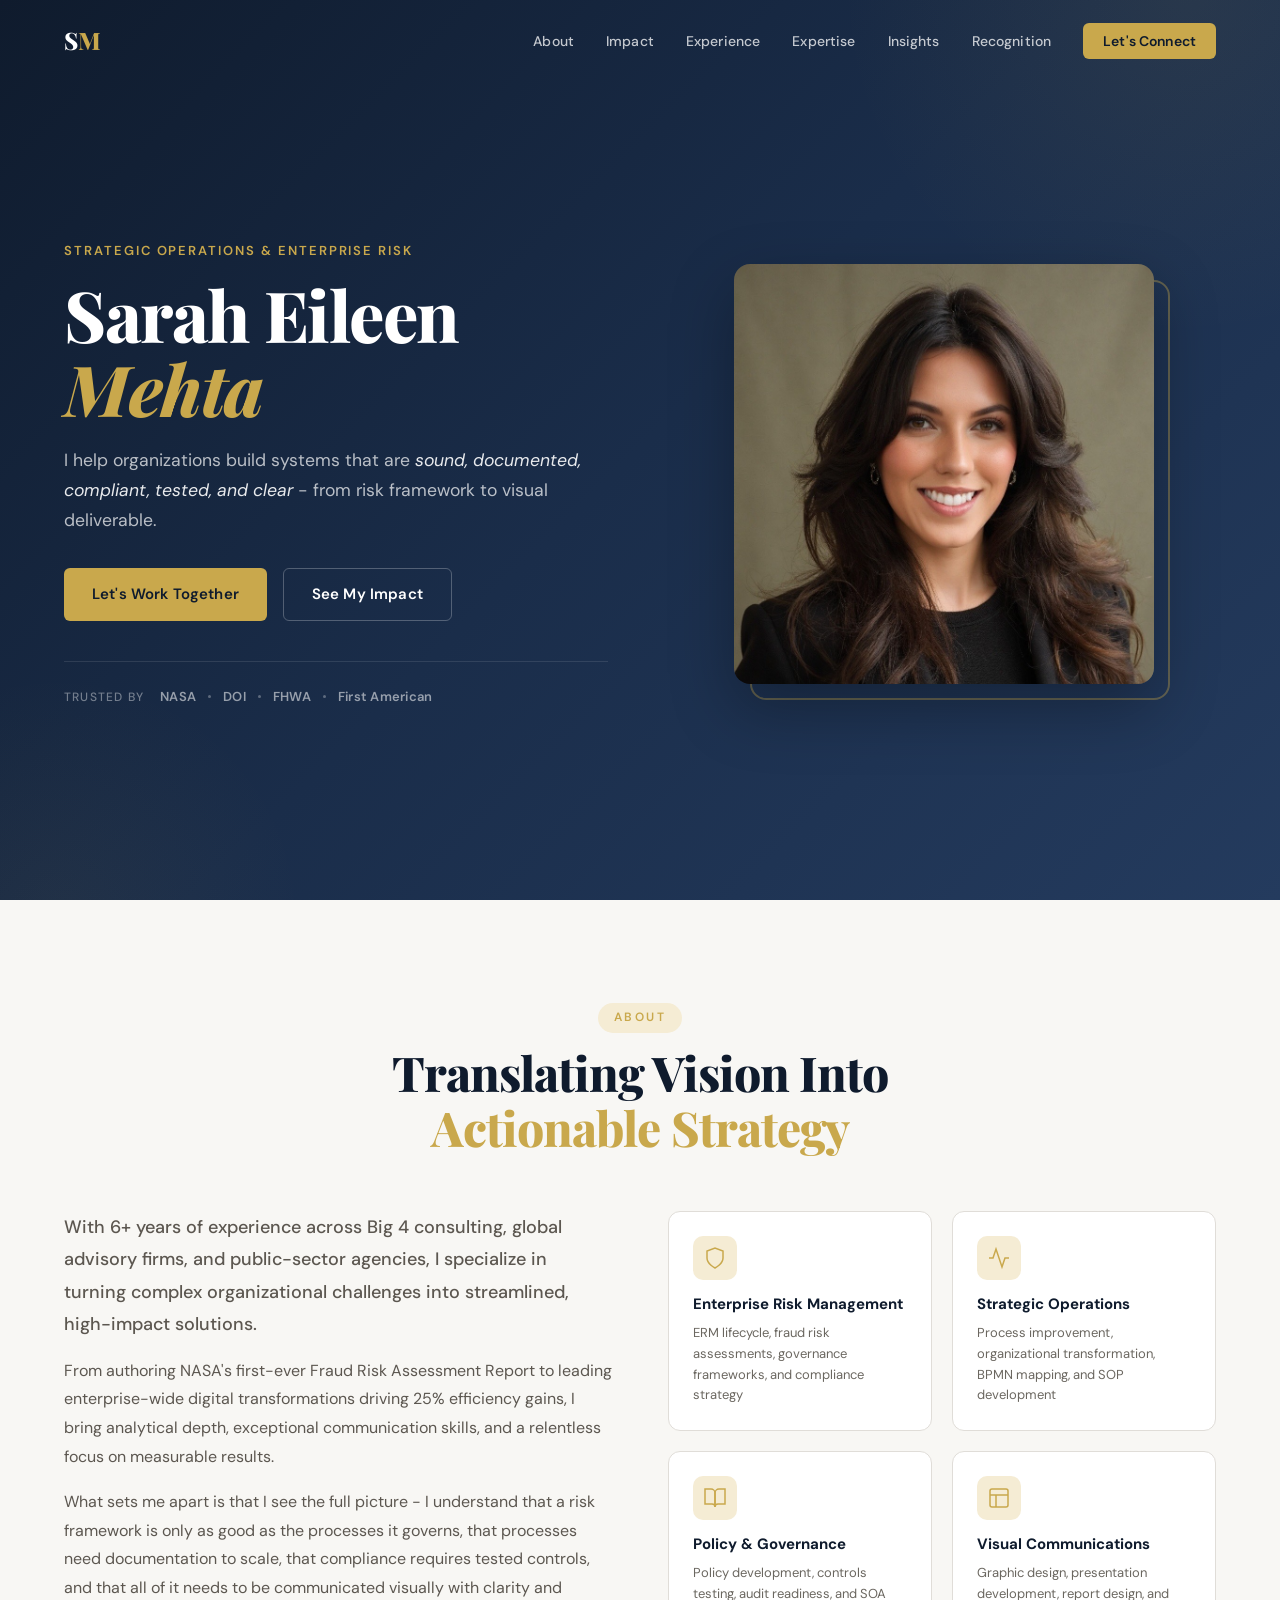
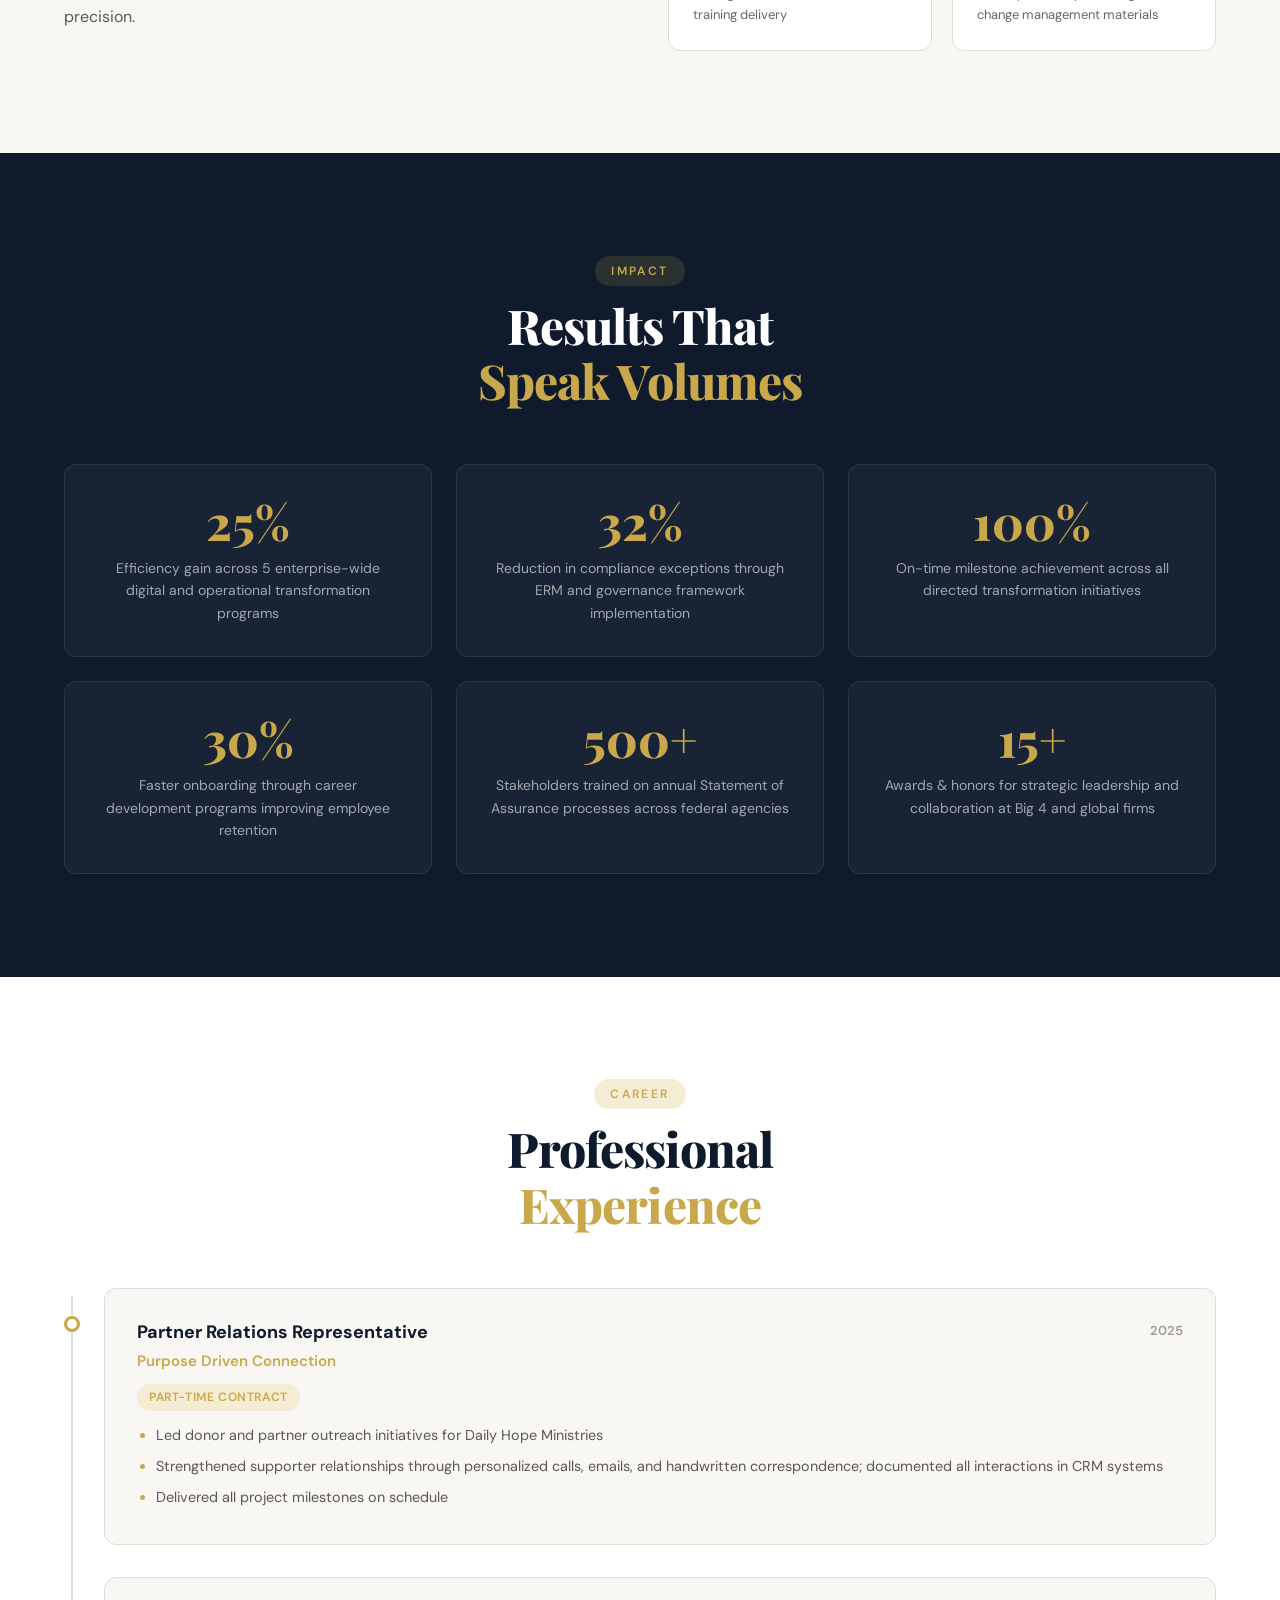
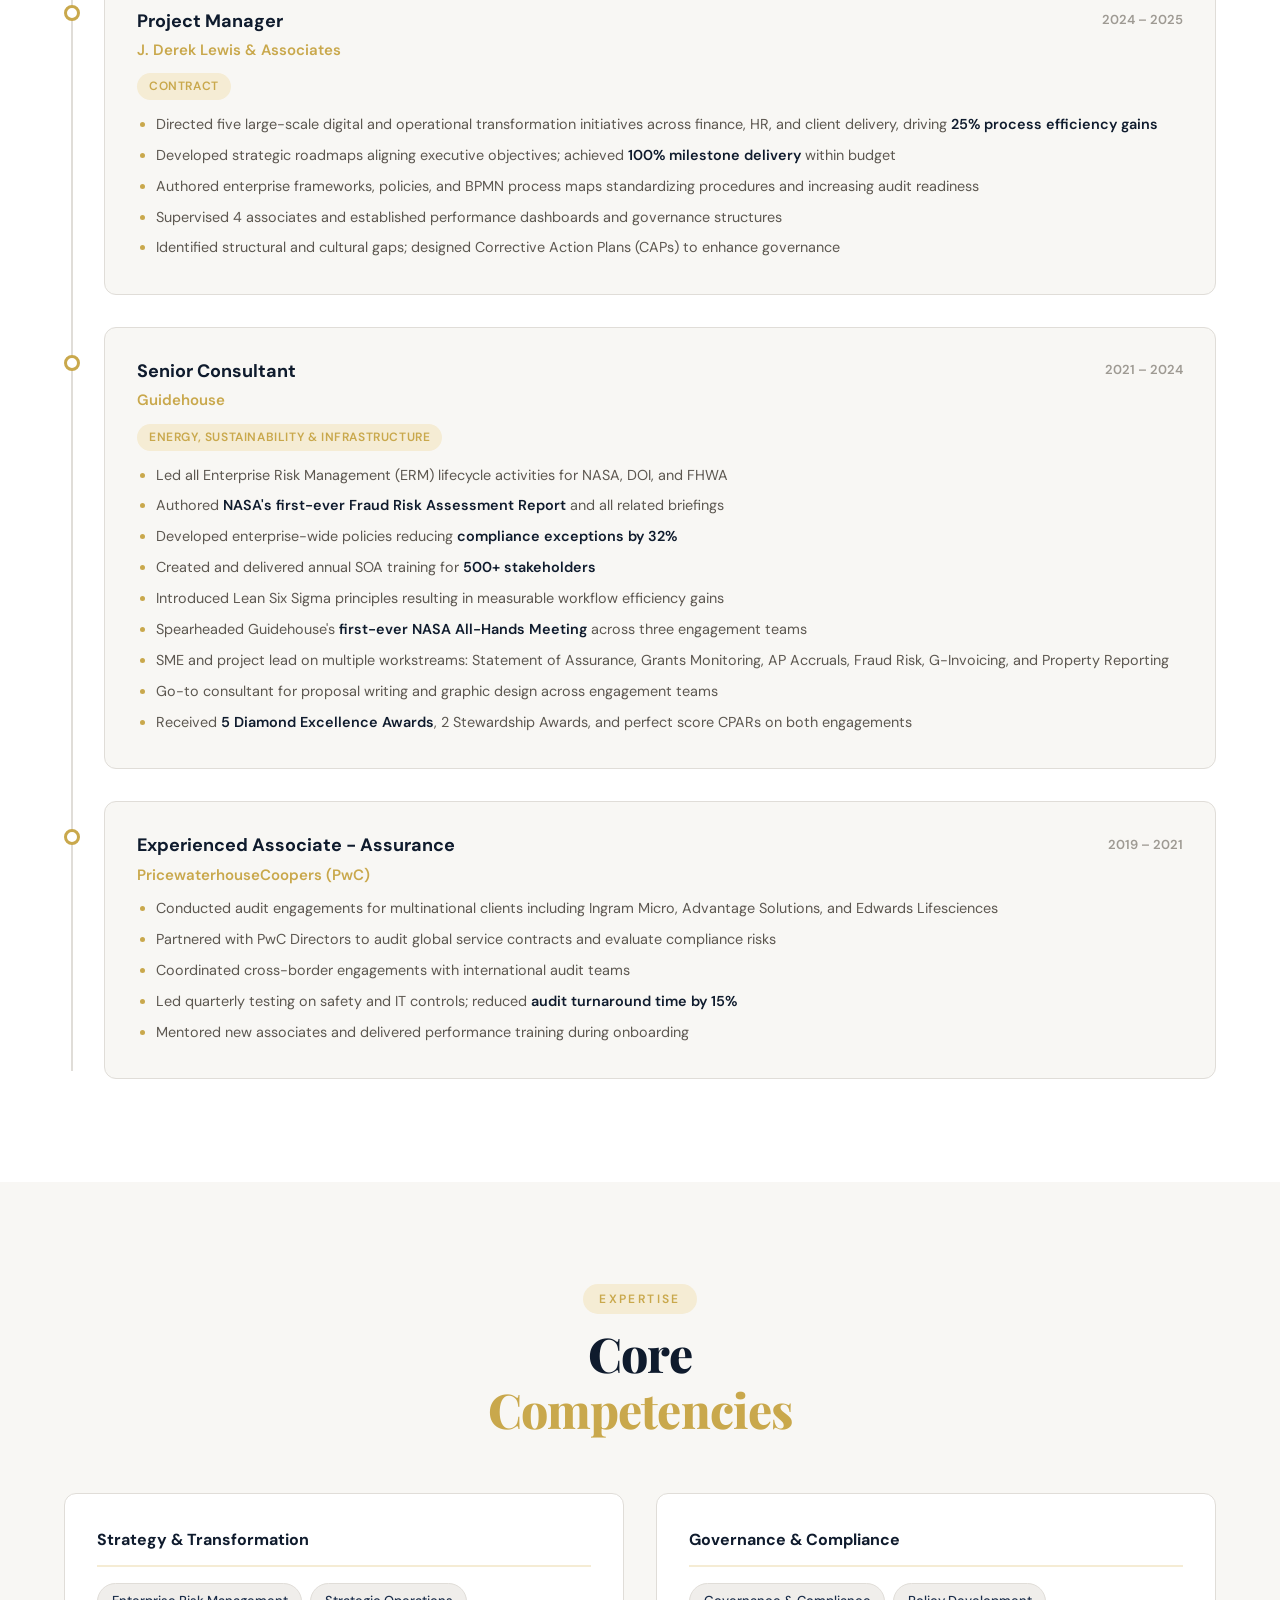
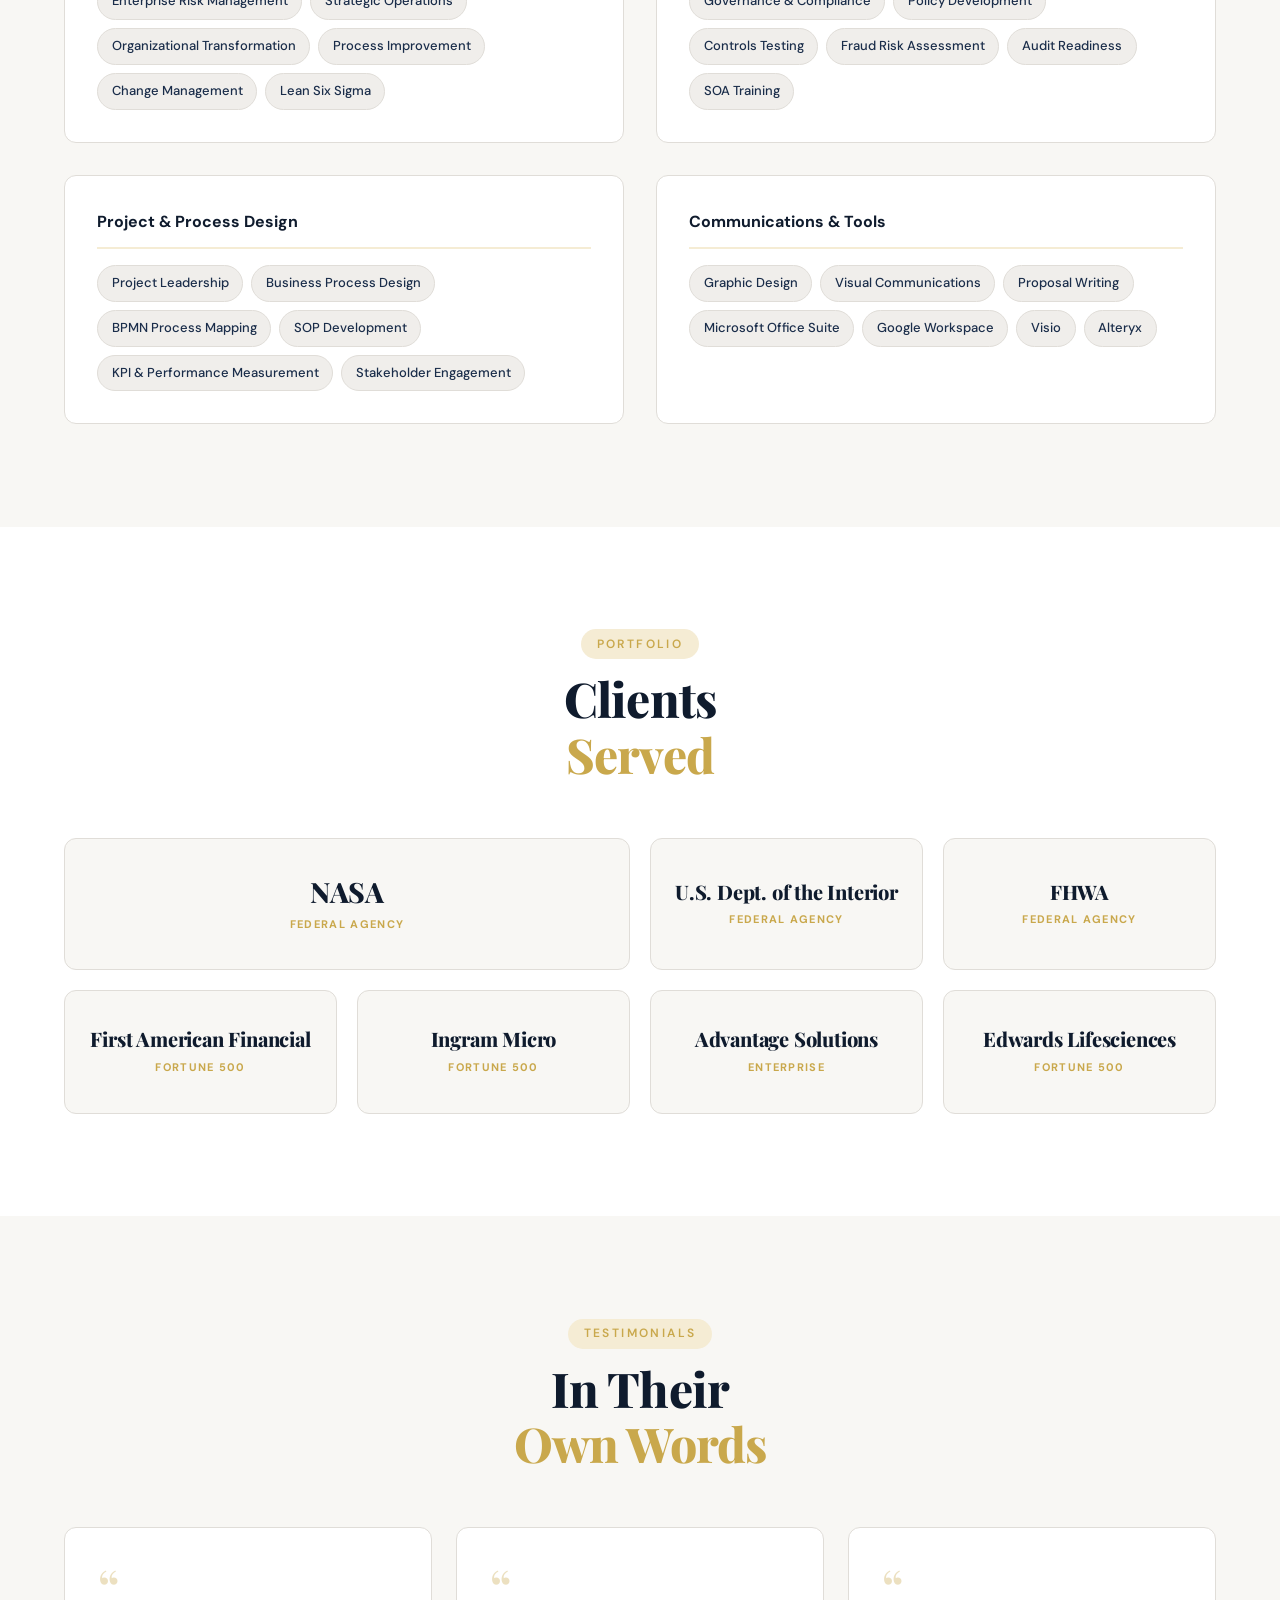
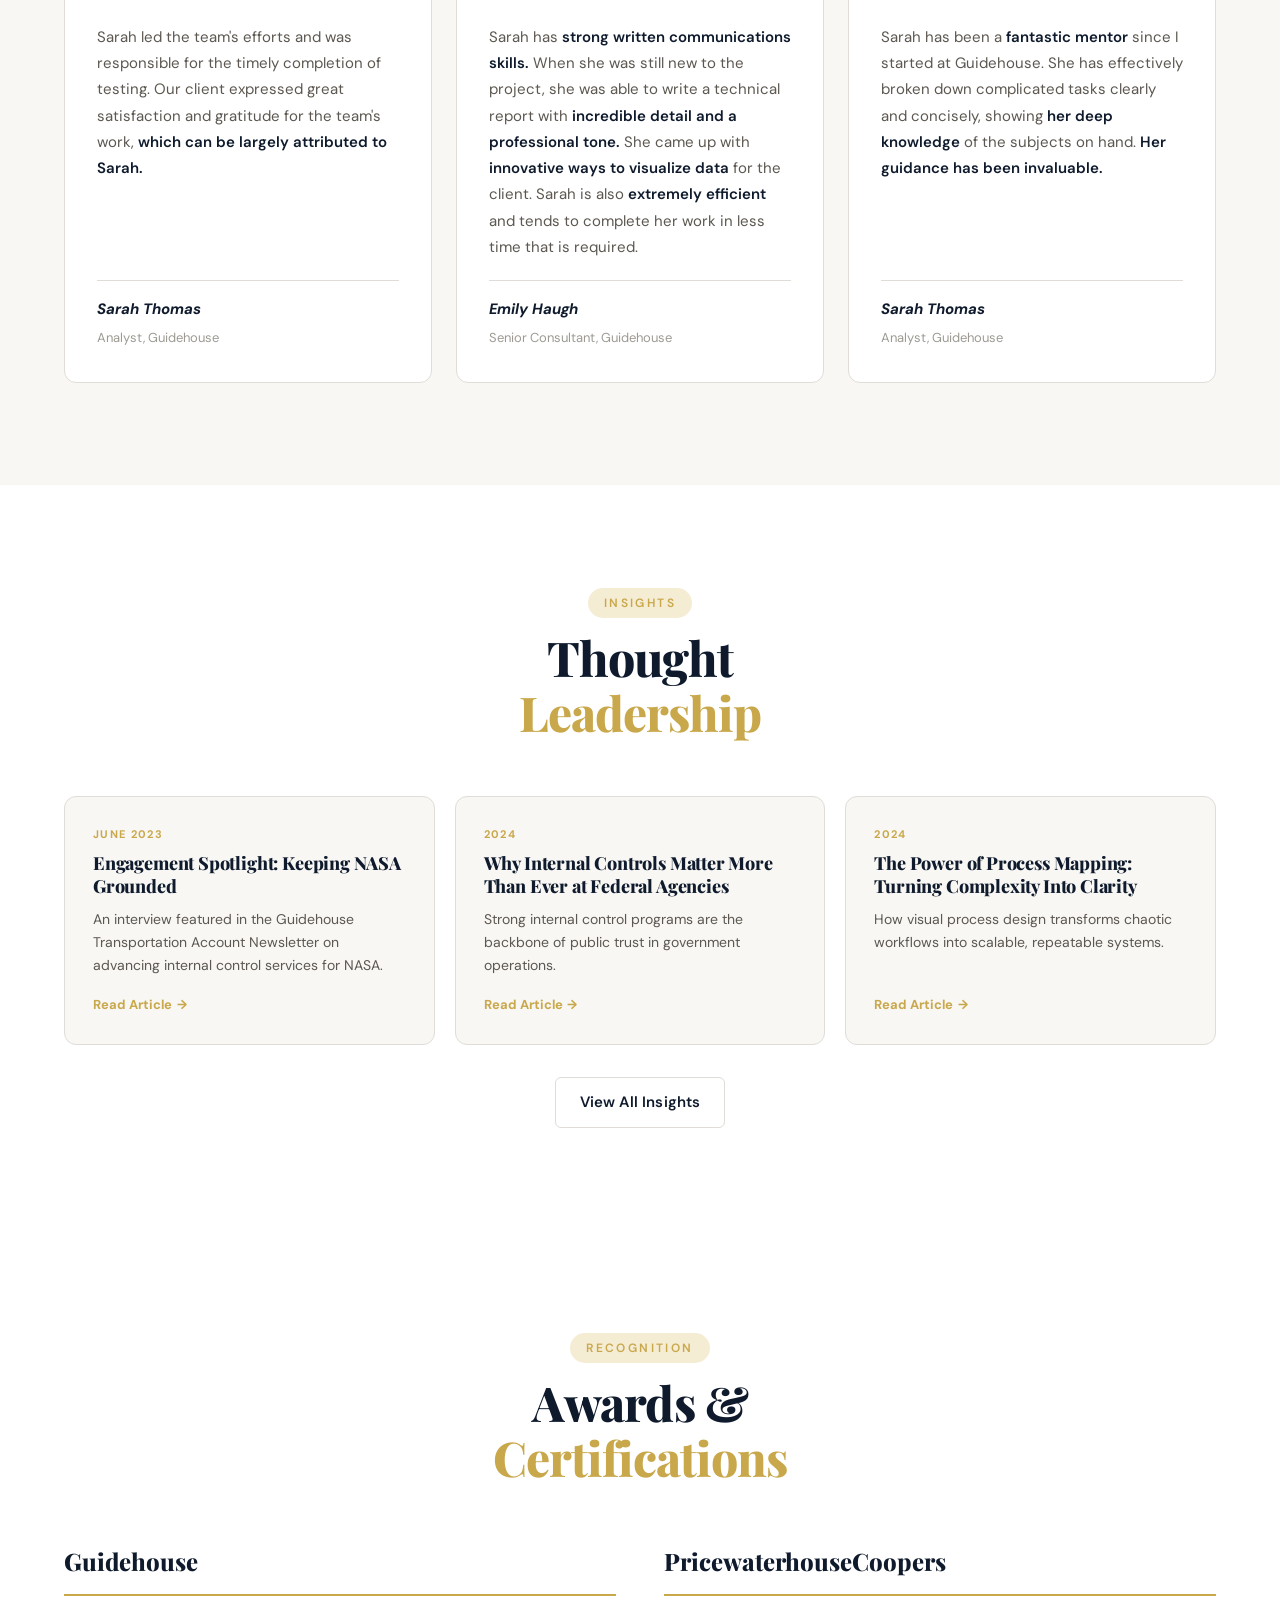
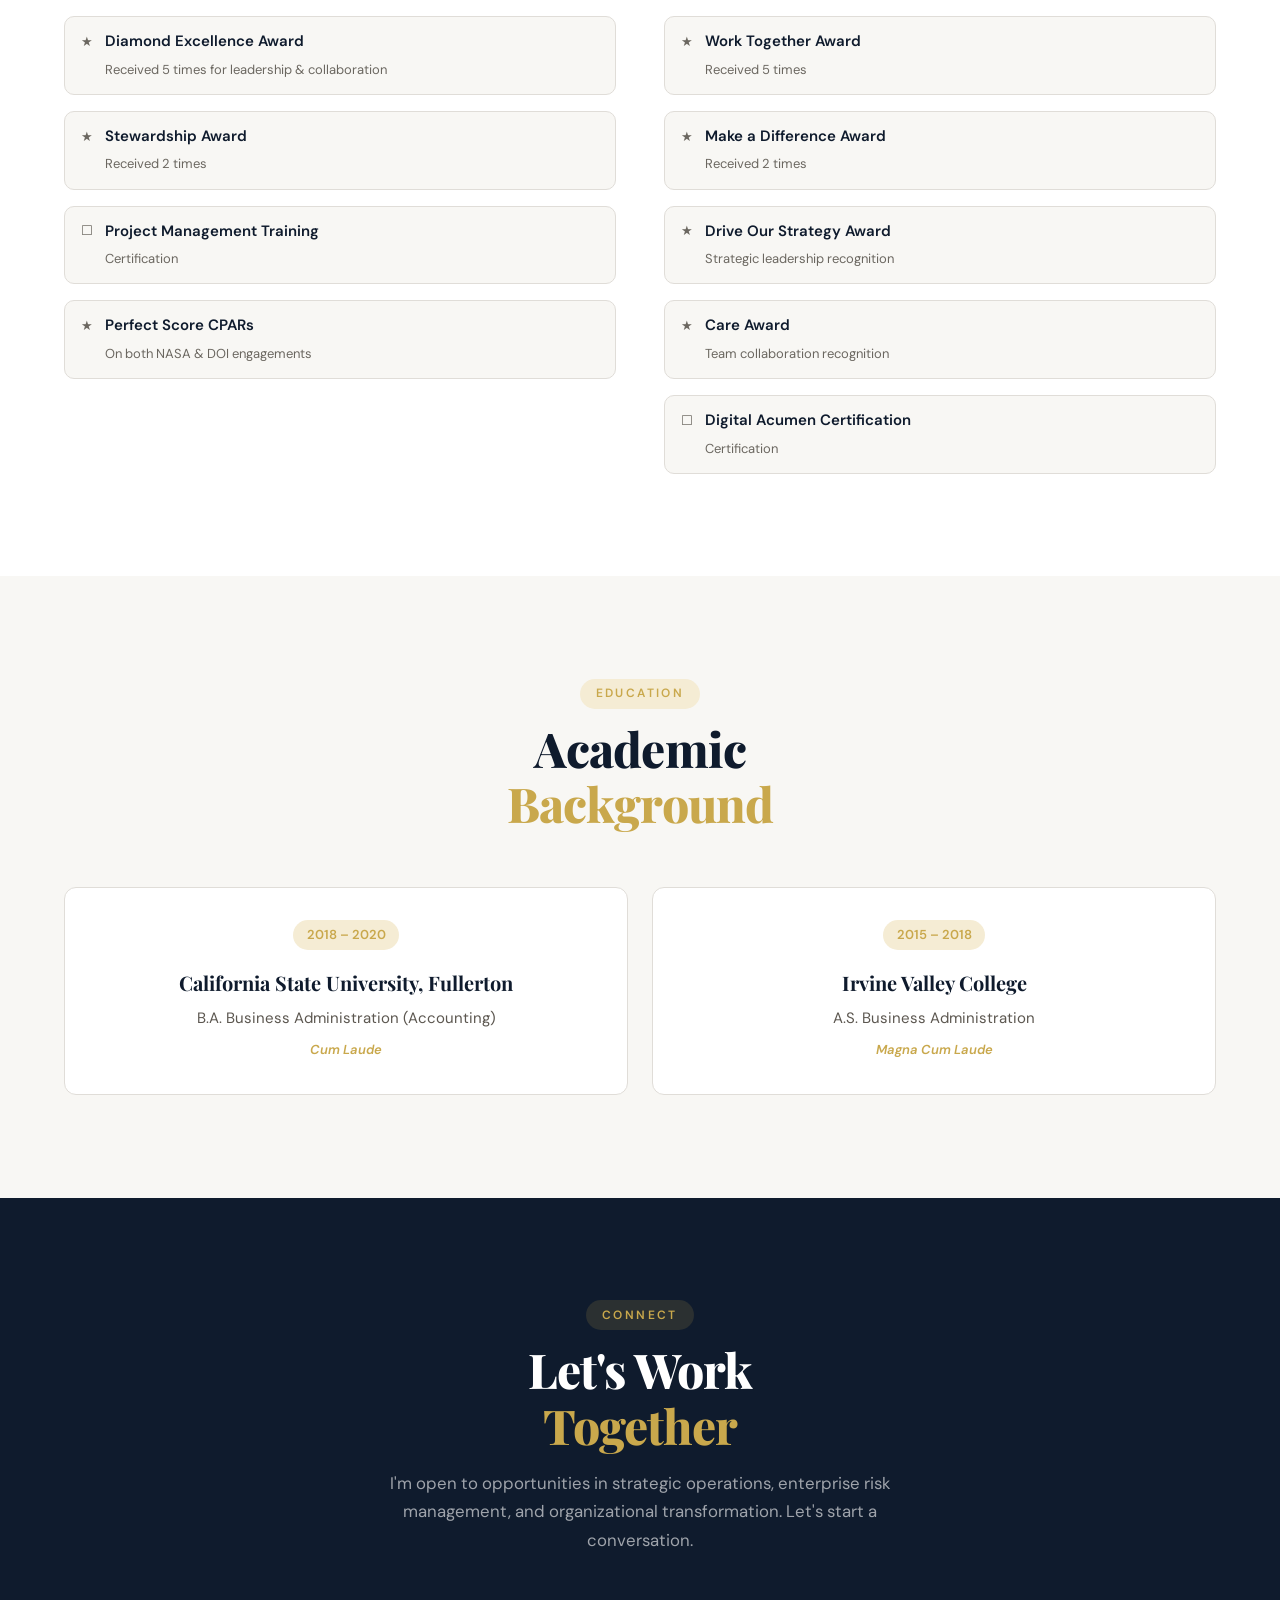
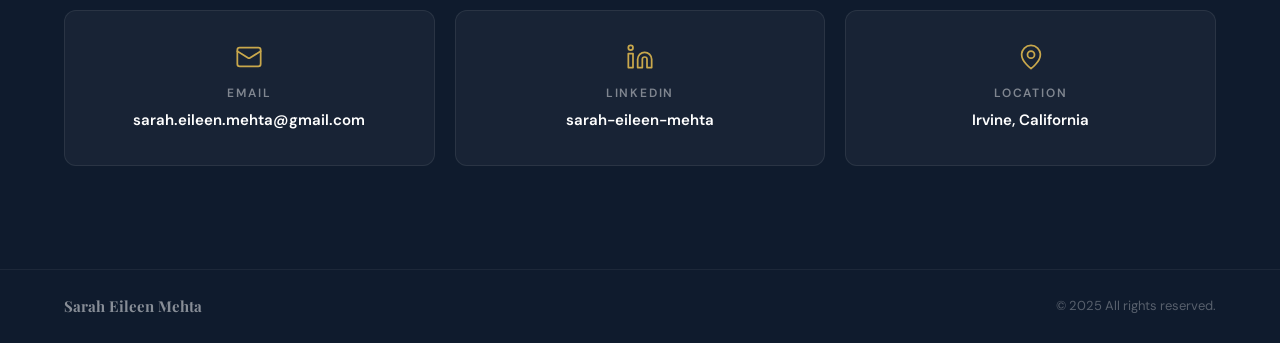
==== commit 78959958: "Add Insights preview section to homepage Three article cards with links to blog posts, plus View All" ====
--- a/index.html
+++ b/index.html
@@ -379,6 +379,39 @@
     </div>
 </section>
 
+<!-- Insights Preview -->
+<section class="section insights-preview" id="insights">
+    <div class="container">
+        <div class="section__header fade-in">
+            <span class="section__label">Insights</span>
+            <h2 class="section__title">Thought<br><span class="accent">Leadership</span></h2>
+        </div>
+        <div class="insights__grid">
+            <a href="blog/nasa-engagement-spotlight.html" class="insight-card fade-in">
+                <span class="insight-card__date">June 2023</span>
+                <h3 class="insight-card__title">Engagement Spotlight: Keeping NASA Grounded</h3>
+                <p class="insight-card__excerpt">An interview featured in the Guidehouse Transportation Account Newsletter on advancing internal control services for NASA.</p>
+                <span class="insight-card__link">Read Article</span>
+            </a>
+            <a href="blog/internal-controls-federal-agencies.html" class="insight-card fade-in">
+                <span class="insight-card__date">2024</span>
+                <h3 class="insight-card__title">Why Internal Controls Matter More Than Ever at Federal Agencies</h3>
+                <p class="insight-card__excerpt">Strong internal control programs are the backbone of public trust in government operations.</p>
+                <span class="insight-card__link">Read Article</span>
+            </a>
+            <a href="blog/power-of-process-mapping.html" class="insight-card fade-in">
+                <span class="insight-card__date">2024</span>
+                <h3 class="insight-card__title">The Power of Process Mapping: Turning Complexity Into Clarity</h3>
+                <p class="insight-card__excerpt">How visual process design transforms chaotic workflows into scalable, repeatable systems.</p>
+                <span class="insight-card__link">Read Article</span>
+            </a>
+        </div>
+        <div class="insights__cta fade-in">
+            <a href="blog.html" class="btn btn--ghost-dark">View All Insights</a>
+        </div>
+    </div>
+</section>
+
 <!-- Recognition -->
 <section class="section recognition" id="recognition">
     <div class="container">
--- a/styles.css
+++ b/styles.css
@@ -358,6 +358,49 @@
 .testimonial__author { display: block; font-size: 0.9375rem; font-weight: 700; color: var(--navy); }
 .testimonial__role { font-size: 0.8125rem; color: var(--gray-400); }
 
+/* ============ INSIGHTS PREVIEW ============ */
+.insights-preview { background: var(--white); }
+.insights__grid { display: grid; grid-template-columns: repeat(3, 1fr); gap: 1.25rem; }
+.insight-card {
+    background: var(--off-white); border: 1px solid var(--gray-200);
+    border-radius: 12px; padding: 1.75rem;
+    display: flex; flex-direction: column;
+    transition: all var(--transition); text-decoration: none;
+}
+.insight-card:hover {
+    border-color: var(--gold); transform: translateY(-3px);
+    box-shadow: 0 12px 32px rgba(0,0,0,0.06);
+}
+.insight-card__date {
+    font-size: 0.6875rem; font-weight: 700; text-transform: uppercase;
+    letter-spacing: 0.12em; color: var(--gold); margin-bottom: 0.5rem;
+}
+.insight-card__title {
+    font-family: var(--font-head); font-size: 1.125rem; font-weight: 800;
+    color: var(--navy); line-height: 1.3; margin-bottom: 0.6rem;
+    letter-spacing: -0.01em;
+}
+.insight-card__excerpt {
+    font-size: 0.875rem; color: var(--text-light); line-height: 1.65;
+    flex: 1; margin-bottom: 1rem;
+}
+.insight-card__link {
+    font-size: 0.8125rem; font-weight: 700; color: var(--gold);
+    display: inline-flex; align-items: center; gap: 0.3rem;
+}
+.insight-card__link::after { content: '\2192'; transition: transform 0.25s ease; }
+.insight-card:hover .insight-card__link::after { transform: translateX(4px); }
+
+.insights__cta { text-align: center; margin-top: 2rem; }
+.btn--ghost-dark {
+    display: inline-flex; align-items: center; justify-content: center;
+    padding: 0.75rem 1.5rem; border-radius: 6px; font-size: 0.9375rem;
+    font-weight: 600; font-family: var(--font-body); cursor: pointer;
+    background: transparent; color: var(--navy); border: 1.5px solid var(--gray-200);
+    transition: all var(--transition);
+}
+.btn--ghost-dark:hover { border-color: var(--gold); color: var(--gold); }
+
 /* ============ RECOGNITION ============ */
 .recognition { background: var(--white); }
 .recognition__grid { display: grid; grid-template-columns: 1fr 1fr; gap: 3rem; }
@@ -457,6 +500,7 @@
     .recognition__grid { grid-template-columns: 1fr; }
     .clients__grid { grid-template-columns: repeat(2, 1fr); }
     .clients__grid .client-logo:first-child { grid-column: span 2; }
+    .insights__grid { grid-template-columns: 1fr; }
 }
 
 @media (max-width: 768px) {
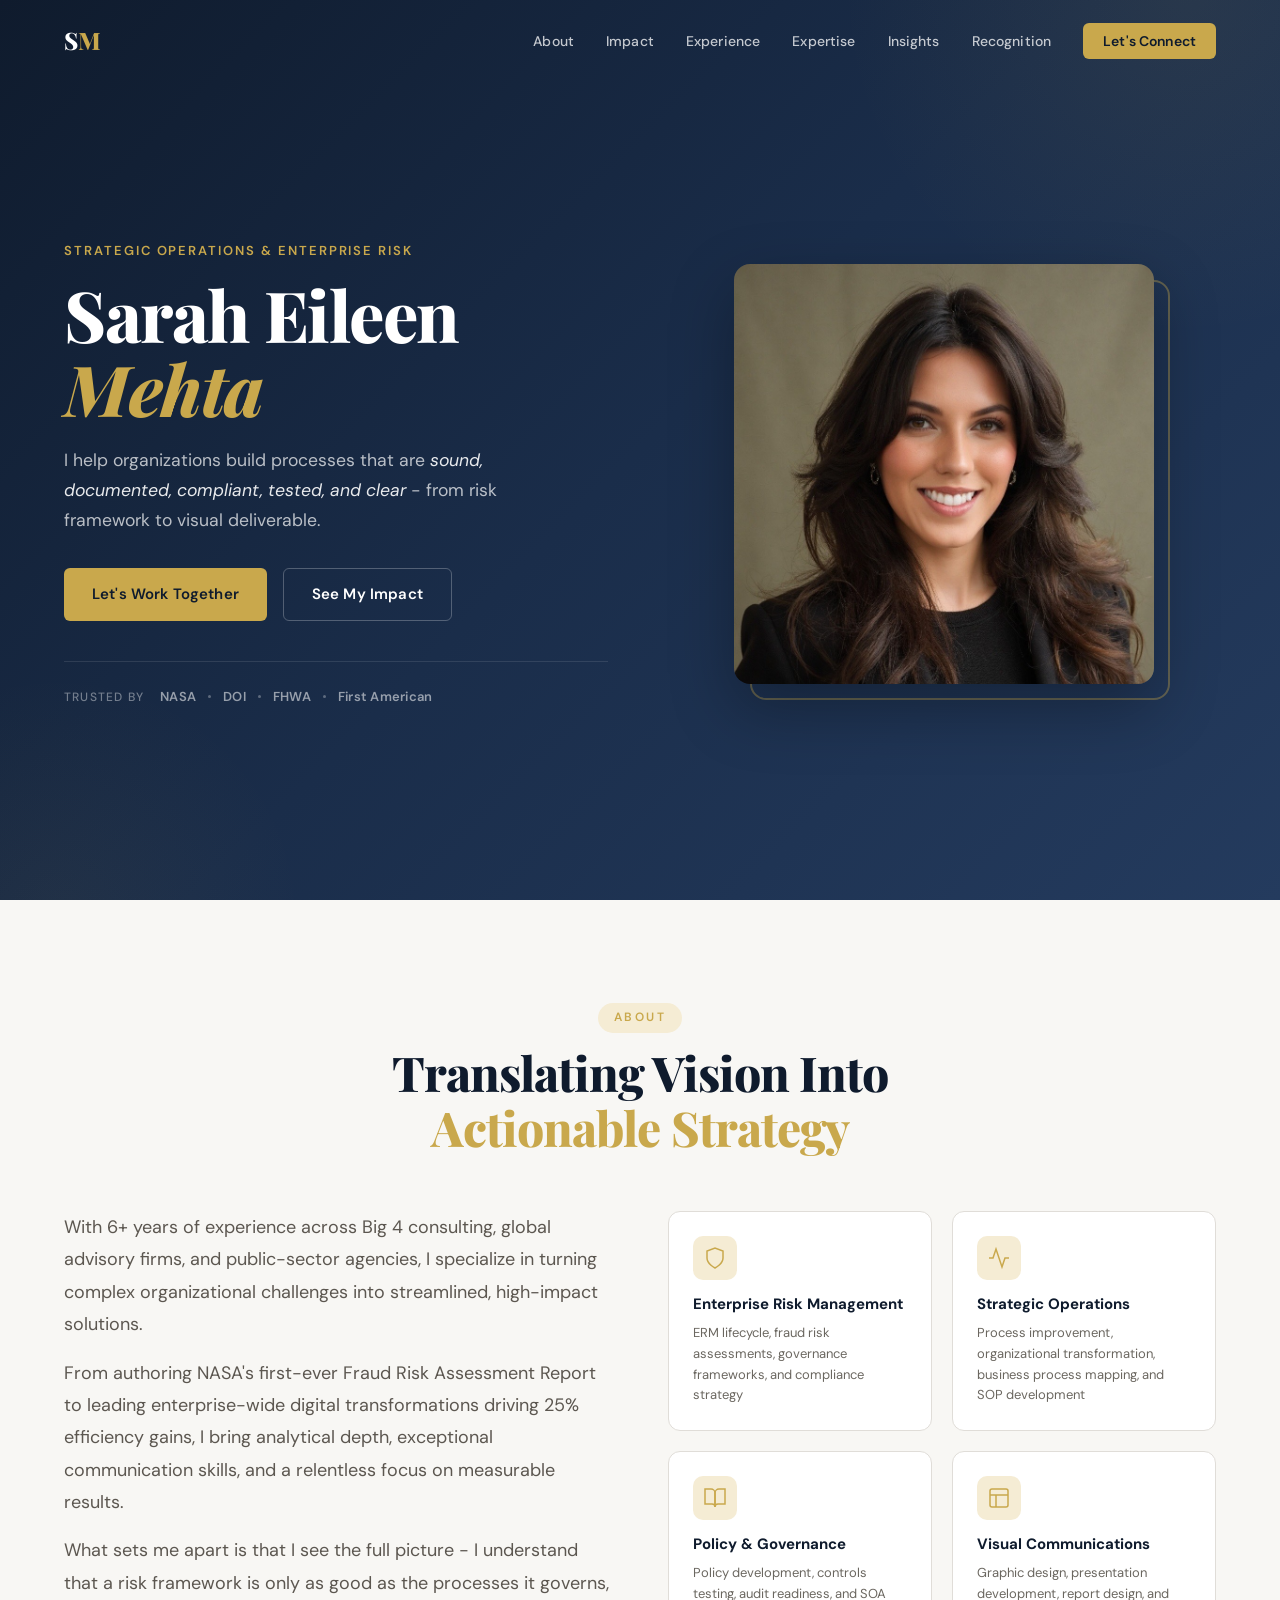
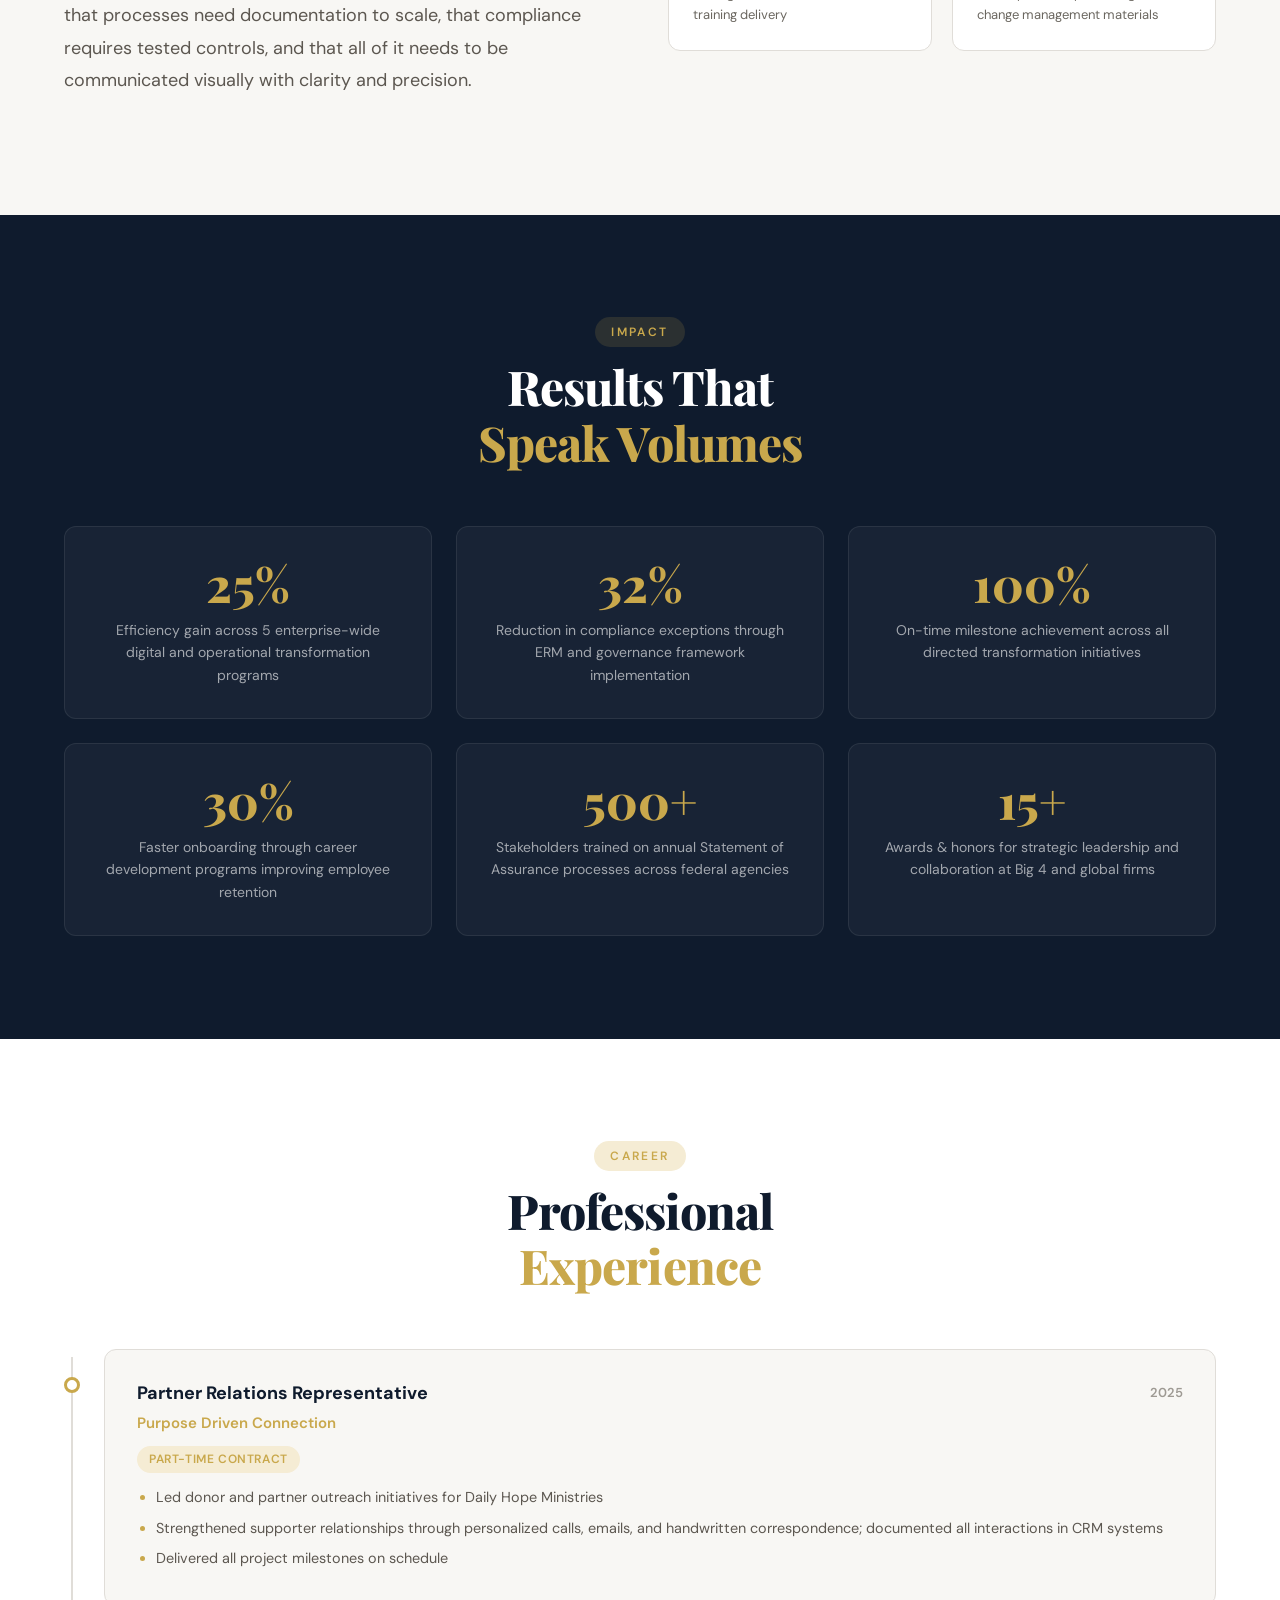
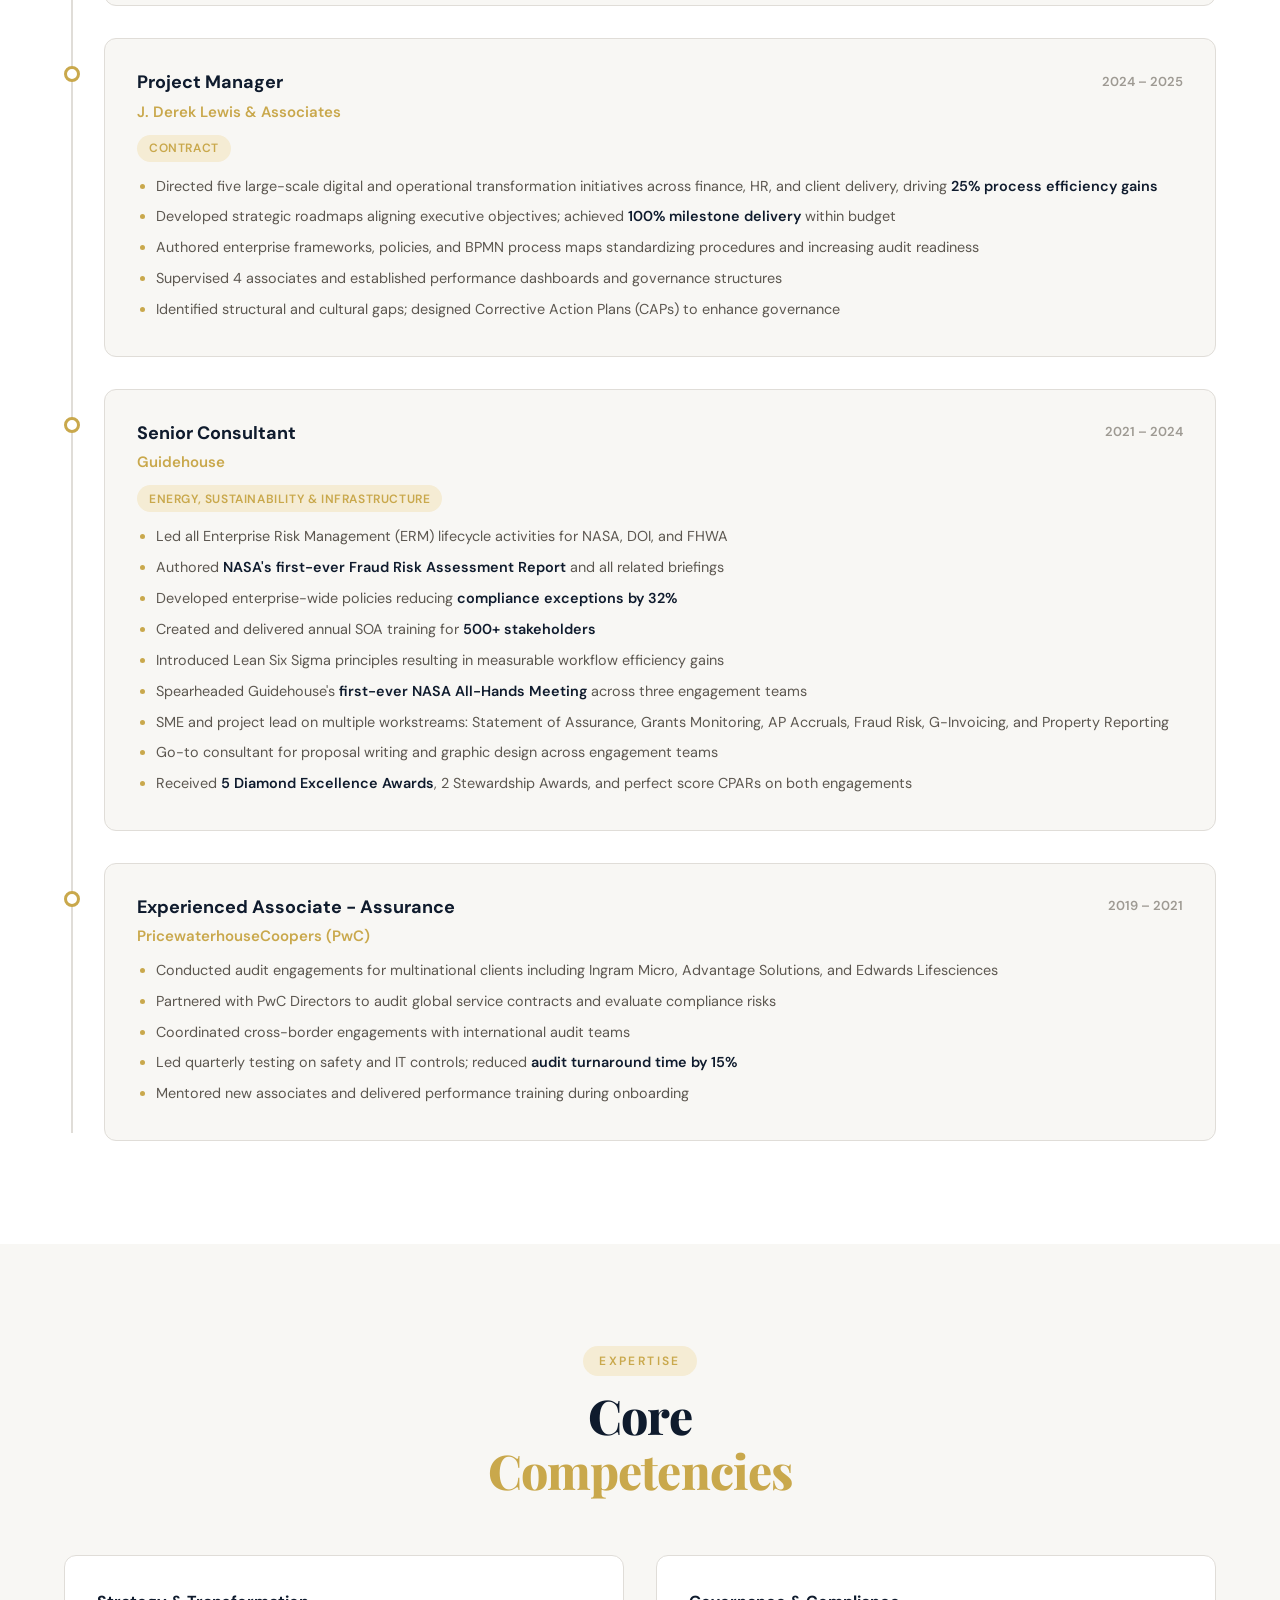
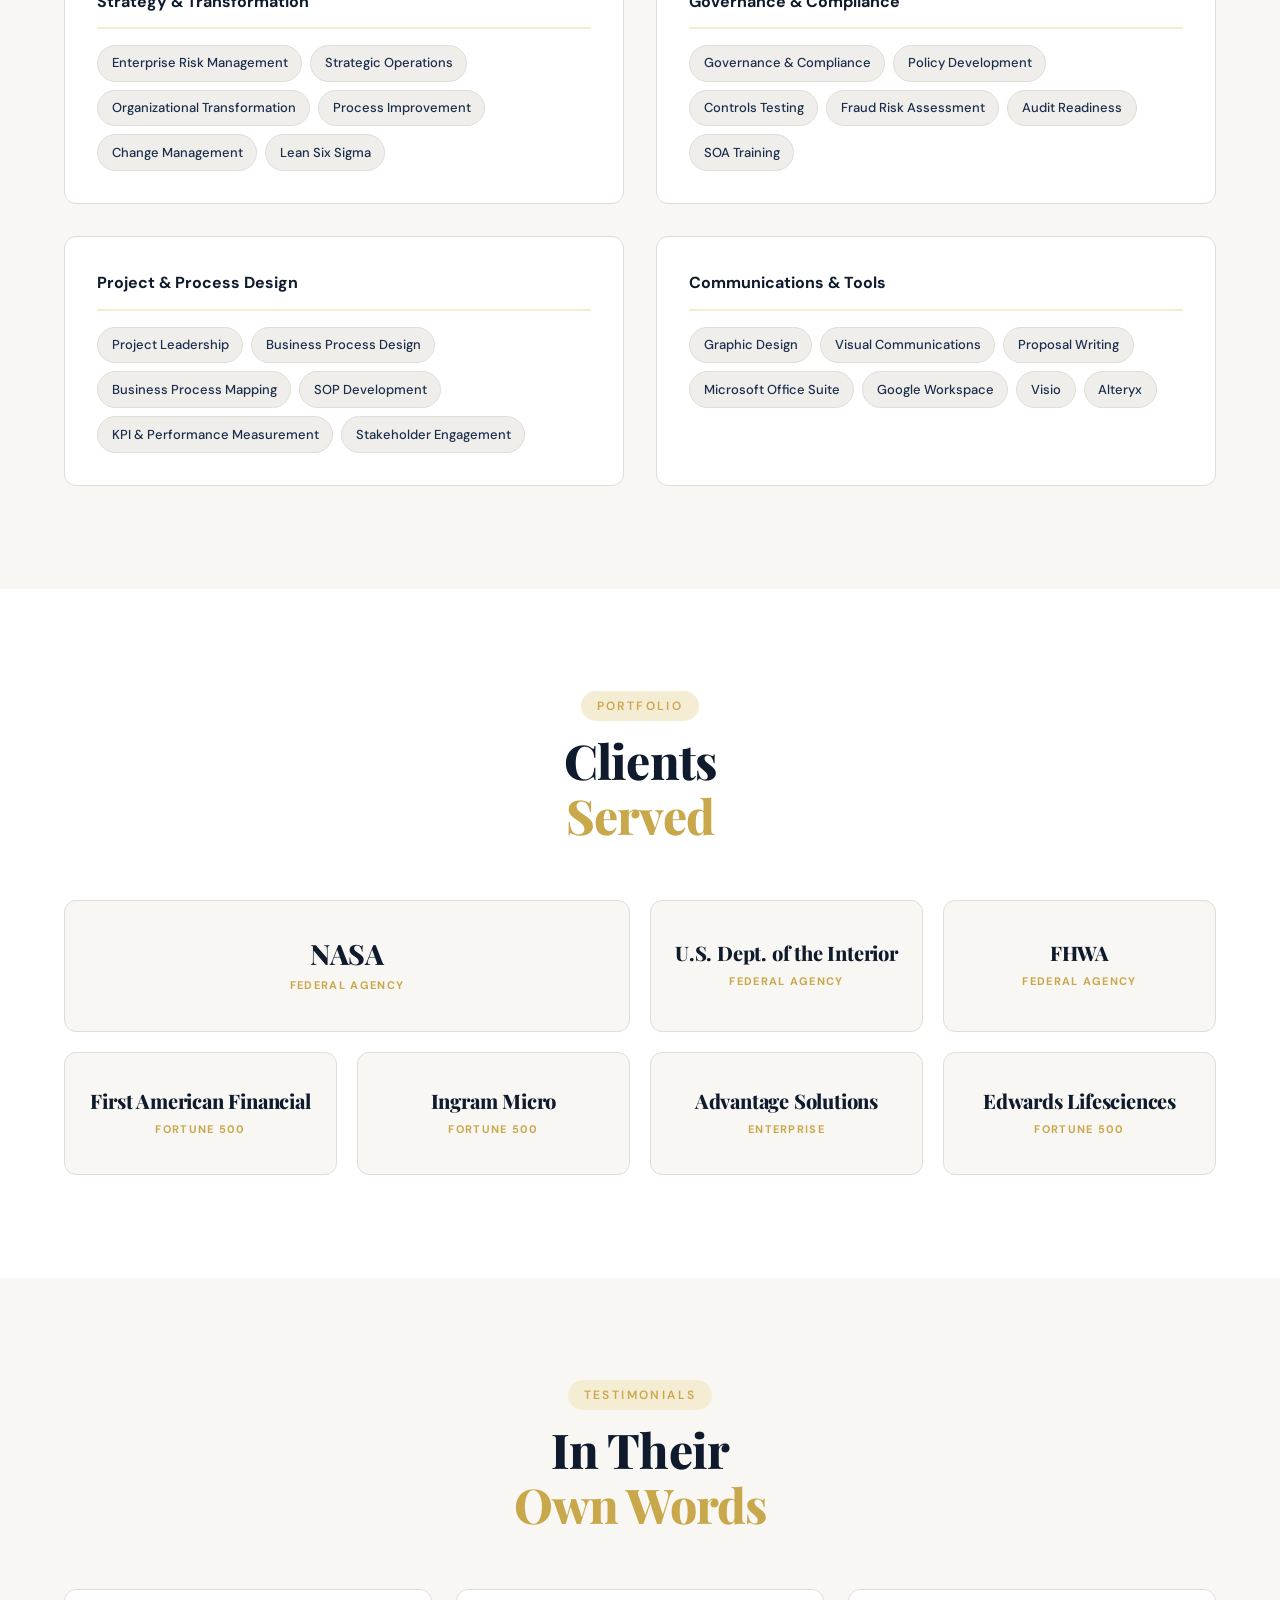
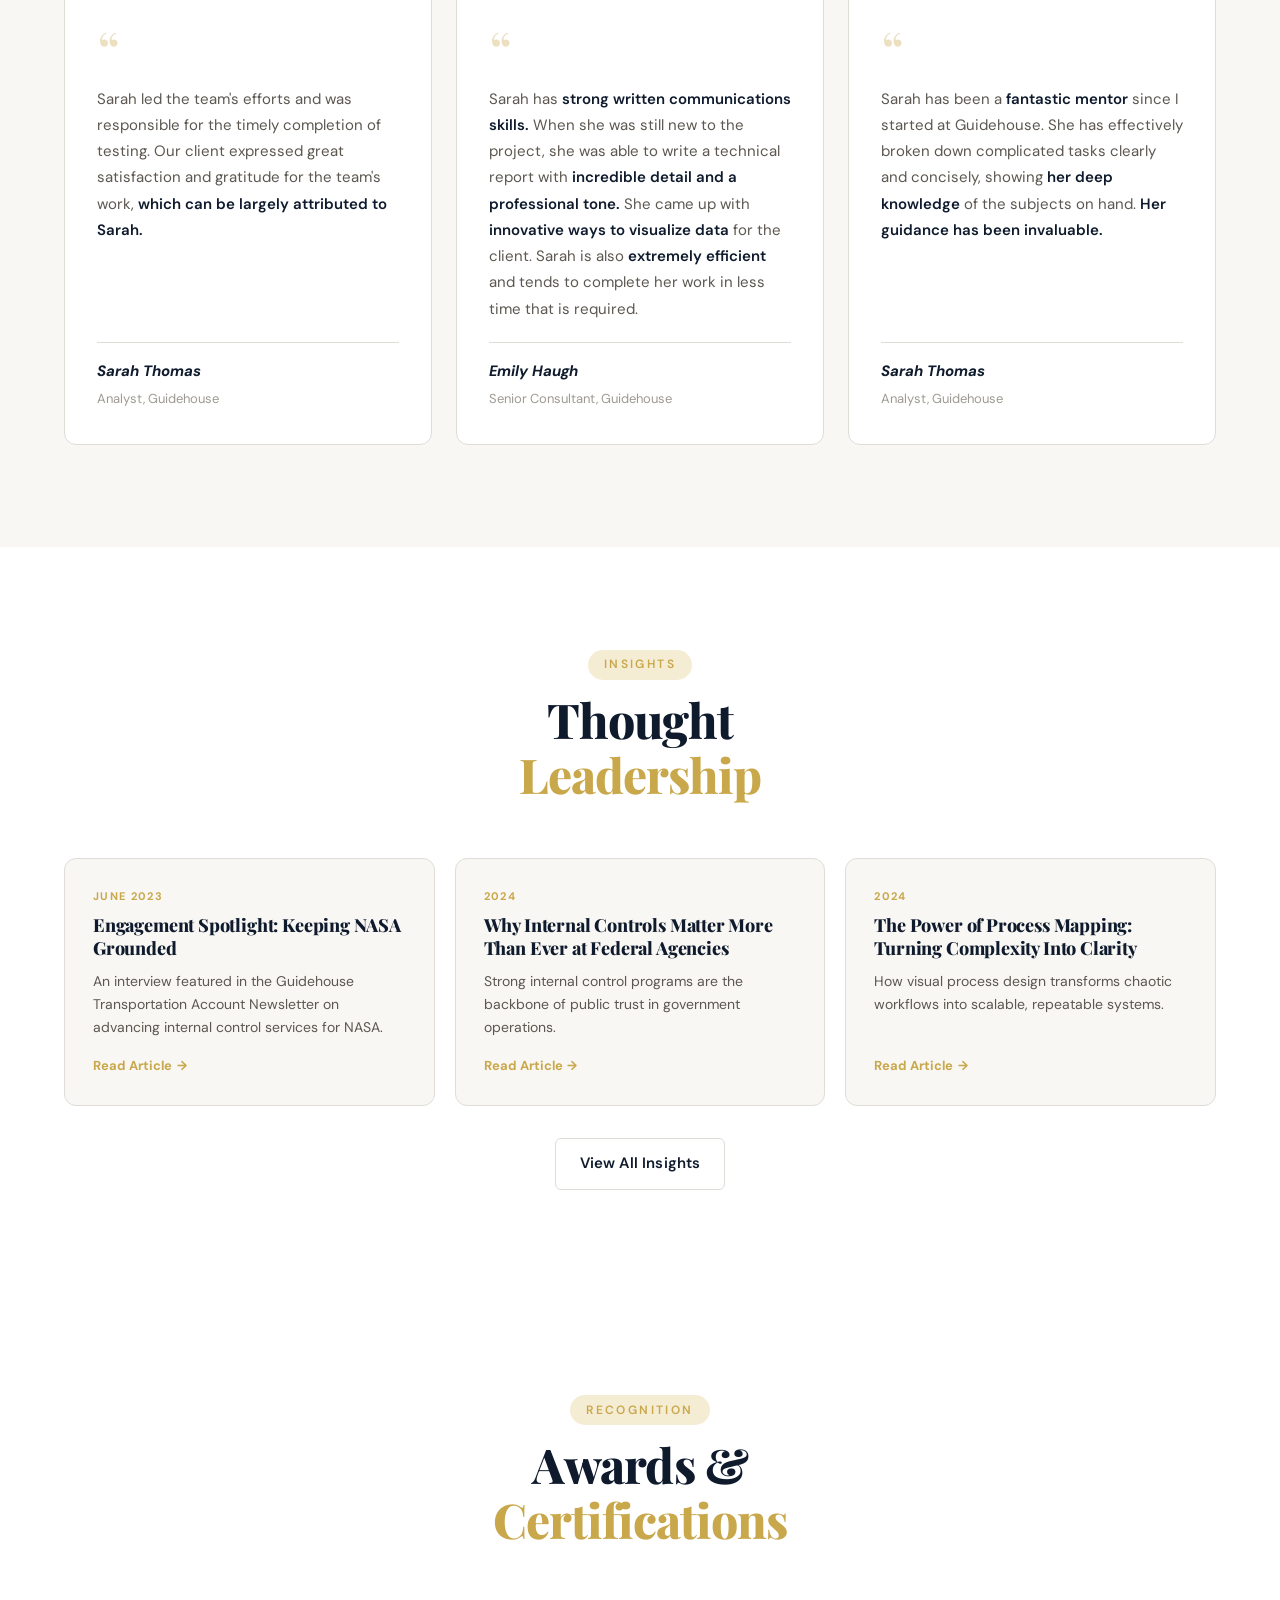
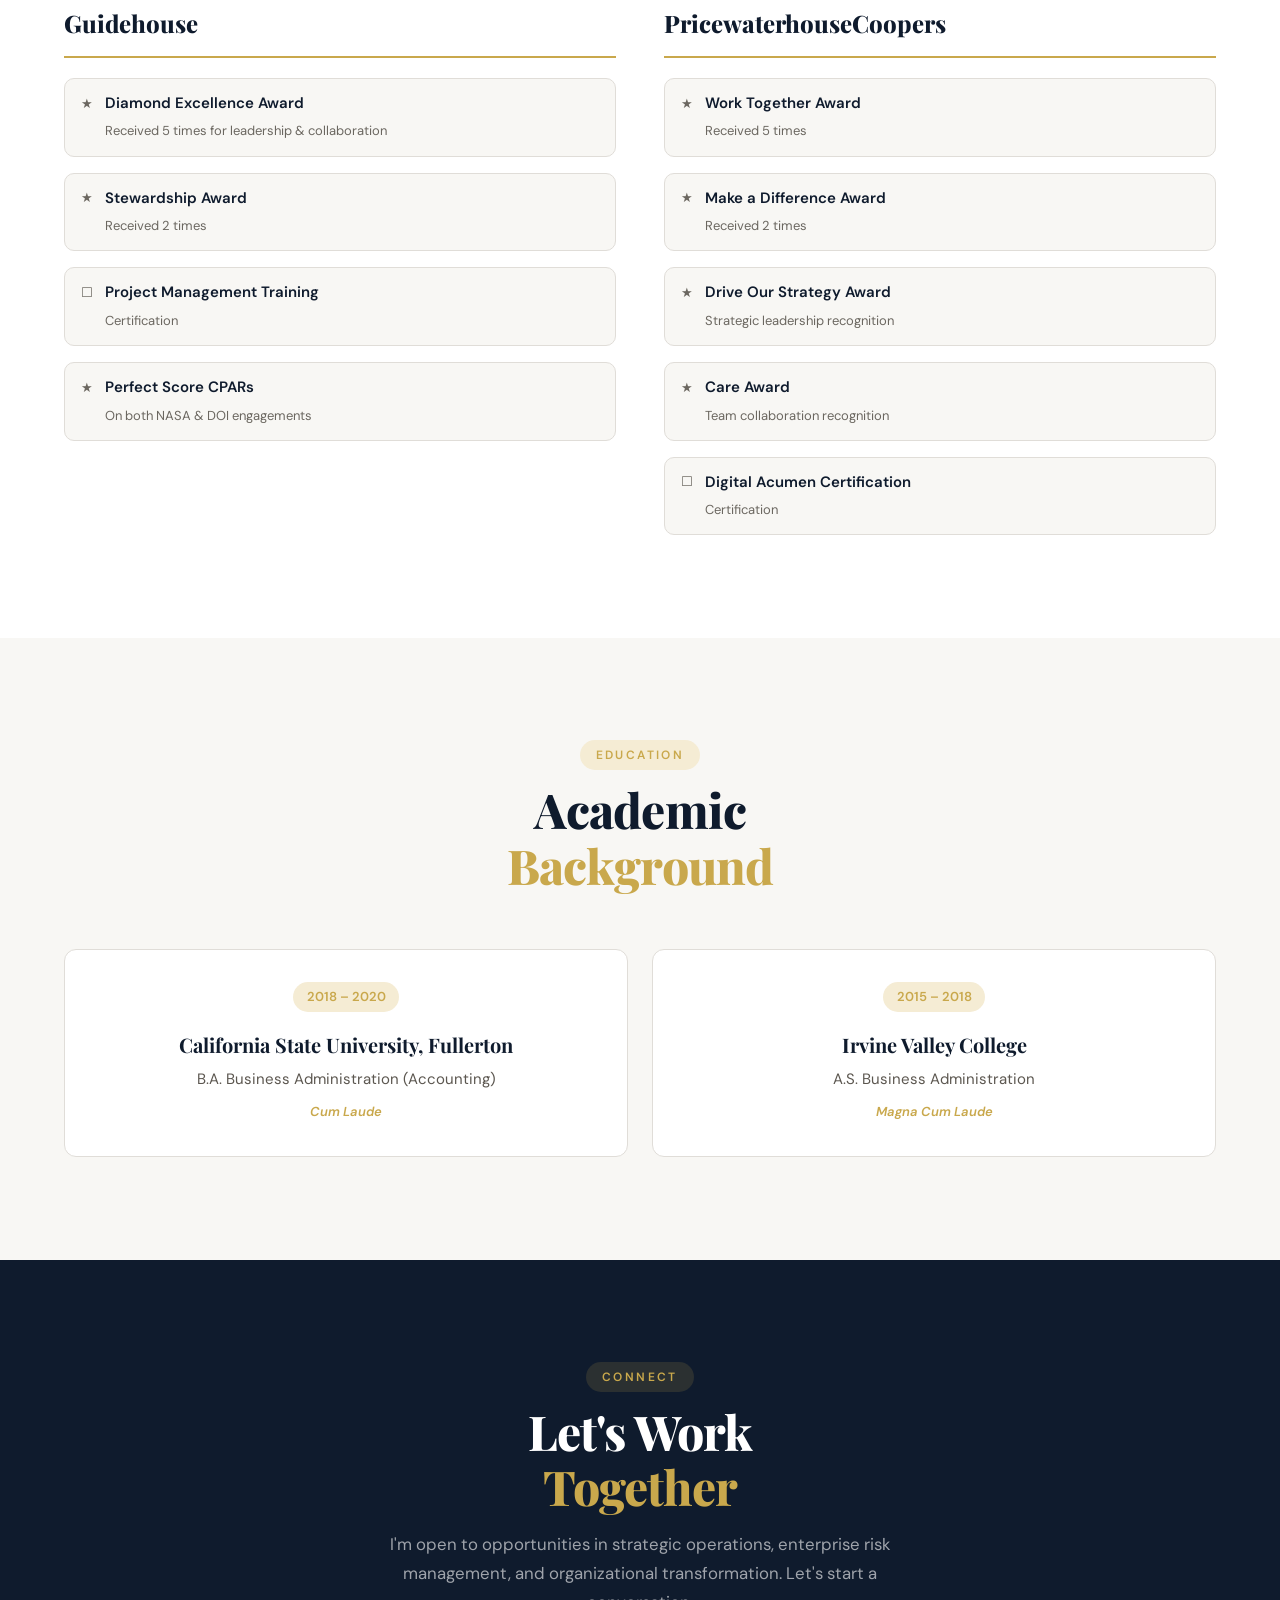
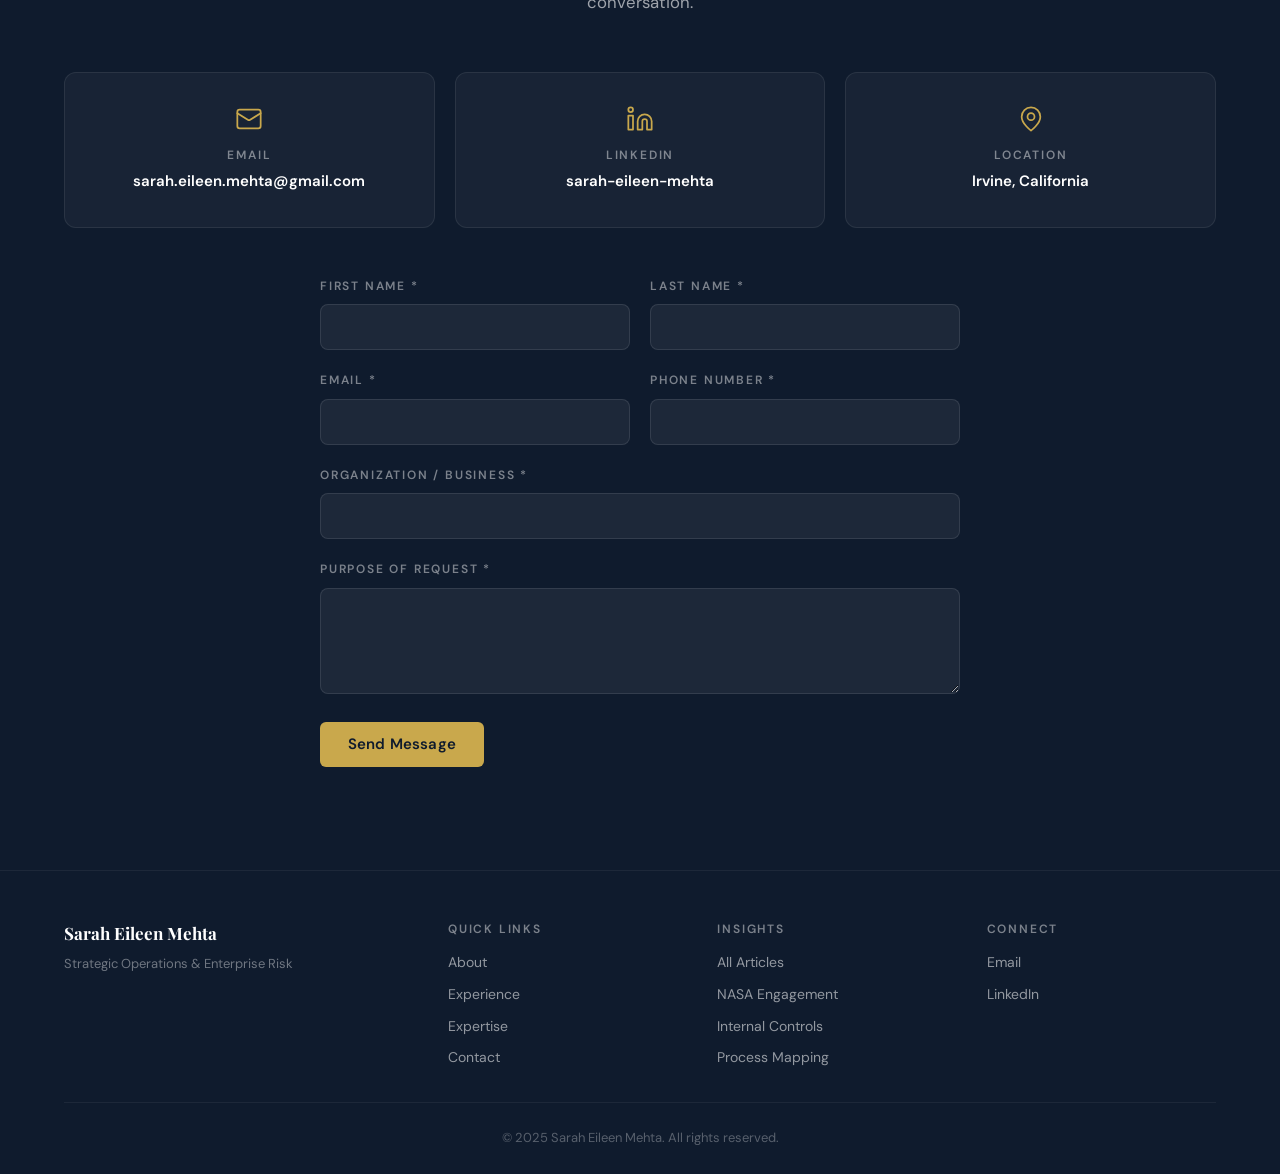
==== commit 7107d394: "Add contact page, thank-you page, forms with Zapier webhook, and upgraded footer - Add dedicated con" ====
--- a/index.html
+++ b/index.html
@@ -26,7 +26,7 @@
             <li><a href="#expertise">Expertise</a></li>
             <li><a href="blog.html">Insights</a></li>
             <li><a href="#recognition">Recognition</a></li>
-            <li><a href="#contact" class="nav__cta">Let's Connect</a></li>
+            <li><a href="contact.html" class="nav__cta">Let's Connect</a></li>
         </ul>
     </div>
 </nav>
@@ -37,9 +37,9 @@
         <div class="hero__content">
             <p class="hero__label">Strategic Operations & Enterprise Risk</p>
             <h1 class="hero__title">Sarah Eileen<br><span class="hero__title-accent">Mehta</span></h1>
-            <p class="hero__subtitle">I help organizations build systems that are <em>sound, documented, compliant, tested, and clear</em> - from risk framework to visual deliverable.</p>
+            <p class="hero__subtitle">I help organizations build processes that are <em>sound, documented, compliant, tested, and clear</em> - from risk framework to visual deliverable.</p>
             <div class="hero__actions">
-                <a href="#contact" class="btn btn--primary">Let's Work Together</a>
+                <a href="contact.html" class="btn btn--primary">Let's Work Together</a>
                 <a href="#impact" class="btn btn--ghost">See My Impact</a>
             </div>
             <div class="hero__clients-bar">
@@ -88,7 +88,7 @@
                         <svg width="24" height="24" viewBox="0 0 24 24" fill="none" stroke="currentColor" stroke-width="1.5"><path d="M22 12h-4l-3 9L9 3l-3 9H2"/></svg>
                     </div>
                     <h3>Strategic Operations</h3>
-                    <p>Process improvement, organizational transformation, BPMN mapping, and SOP development</p>
+                    <p>Process improvement, organizational transformation, business process mapping, and SOP development</p>
                 </div>
                 <div class="service-card">
                     <div class="service-card__icon">
@@ -281,7 +281,7 @@
                 <div class="tags">
                     <span class="tag">Project Leadership</span>
                     <span class="tag">Business Process Design</span>
-                    <span class="tag">BPMN Process Mapping</span>
+                    <span class="tag">Business Process Mapping</span>
                     <span class="tag">SOP Development</span>
                     <span class="tag">KPI &amp; Performance Measurement</span>
                     <span class="tag">Stakeholder Engagement</span>
@@ -552,14 +552,71 @@
                 <span class="contact__value">Irvine, California</span>
             </div>
         </div>
+        <form class="contact__form fade-in" id="contactForm">
+            <div class="form__row">
+                <div class="form__group">
+                    <label for="firstName" class="form__label">First Name *</label>
+                    <input type="text" id="firstName" name="firstName" class="form__input" required>
+                </div>
+                <div class="form__group">
+                    <label for="lastName" class="form__label">Last Name *</label>
+                    <input type="text" id="lastName" name="lastName" class="form__input" required>
+                </div>
+            </div>
+            <div class="form__row">
+                <div class="form__group">
+                    <label for="email" class="form__label">Email *</label>
+                    <input type="email" id="email" name="email" class="form__input" required>
+                </div>
+                <div class="form__group">
+                    <label for="phone" class="form__label">Phone Number *</label>
+                    <input type="tel" id="phone" name="phone" class="form__input" required>
+                </div>
+            </div>
+            <div class="form__group">
+                <label for="organization" class="form__label">Organization / Business *</label>
+                <input type="text" id="organization" name="organization" class="form__input" required>
+            </div>
+            <div class="form__group">
+                <label for="purpose" class="form__label">Purpose of Request *</label>
+                <textarea id="purpose" name="purpose" class="form__input form__textarea" rows="4" required></textarea>
+            </div>
+            <button type="submit" class="btn btn--primary form__submit">Send Message</button>
+        </form>
     </div>
 </section>
 
 <!-- Footer -->
 <footer class="footer">
-    <div class="container footer__inner">
-        <span class="footer__name">Sarah Eileen Mehta</span>
-        <span class="footer__copy">&copy; 2025 All rights reserved.</span>
+    <div class="container">
+        <div class="footer__top">
+            <div class="footer__brand">
+                <span class="footer__name">Sarah Eileen Mehta</span>
+                <p class="footer__tagline">Strategic Operations & Enterprise Risk</p>
+            </div>
+            <div class="footer__nav">
+                <span class="footer__nav-title">Quick Links</span>
+                <a href="#about">About</a>
+                <a href="#experience">Experience</a>
+                <a href="#expertise">Expertise</a>
+                <a href="contact.html">Contact</a>
+            </div>
+            <div class="footer__nav">
+                <span class="footer__nav-title">Insights</span>
+                <a href="blog.html">All Articles</a>
+                <a href="blog/nasa-engagement-spotlight.html">NASA Engagement</a>
+                <a href="blog/internal-controls-federal-agencies.html">Internal Controls</a>
+                <a href="blog/power-of-process-mapping.html">Process Mapping</a>
+            </div>
+            <div class="footer__nav">
+                <span class="footer__nav-title">Connect</span>
+                <a href="mailto:sarah.eileen.mehta@gmail.com">Email</a>
+                <a href="https://linkedin.com/in/sarah-eileen-mehta" target="_blank" rel="noopener noreferrer">LinkedIn</a>
+            </div>
+        </div>
+        <div class="footer__bottom">
+            <span class="footer__copy">&copy; 2025 Sarah Eileen Mehta. All rights reserved.</span>
+        </div>
     </div>
 </footer>
 
@@ -623,6 +680,44 @@
     entries.forEach(e => { if (e.isIntersecting) { animateCounter(e.target); counterObs.unobserve(e.target); } });
 }, { threshold: 0.5 });
 counters.forEach(el => counterObs.observe(el));
+
+/* --- Contact Form Submission --- */
+const WEBHOOK_URL = 'https://hooks.zapier.com/hooks/catch/26162536/ucc3877/';
+const contactForm = document.getElementById('contactForm');
+if (contactForm) {
+    contactForm.addEventListener('submit', async (e) => {
+        e.preventDefault();
+        const form = e.target;
+        const btn = form.querySelector('.form__submit');
+        const originalText = btn.textContent;
+        btn.textContent = 'Sending...';
+        btn.disabled = true;
+
+        const data = {
+            firstName: form.firstName.value,
+            lastName: form.lastName.value,
+            email: form.email.value,
+            phone: form.phone.value,
+            organization: form.organization.value,
+            purpose: form.purpose.value,
+            submittedAt: new Date().toISOString()
+        };
+
+        try {
+            await fetch(WEBHOOK_URL, {
+                method: 'POST',
+                headers: { 'Content-Type': 'application/json' },
+                mode: 'no-cors',
+                body: JSON.stringify(data)
+            });
+            window.location.href = 'thank-you.html';
+        } catch (err) {
+            btn.textContent = 'Something went wrong — try again';
+            btn.disabled = false;
+            setTimeout(() => { btn.textContent = originalText; }, 3000);
+        }
+    });
+}
 </script>
 
 </body>
--- a/styles.css
+++ b/styles.css
@@ -206,8 +206,8 @@
 /* ============ ABOUT ============ */
 .about { background: var(--off-white); }
 .about__grid { display: grid; grid-template-columns: 1fr 1fr; gap: 3.5rem; align-items: start; }
-.about__lead { font-size: 1.125rem; line-height: 1.8; color: var(--text); margin-bottom: 1rem; font-weight: 500; }
-.about__text p { margin-bottom: 1rem; color: var(--text-light); line-height: 1.8; }
+.about__lead { font-size: 1.125rem; line-height: 1.8; color: var(--text-light); margin-bottom: 1rem; font-weight: 400; }
+.about__text p { margin-bottom: 1rem; color: var(--text-light); line-height: 1.8; font-size: 1.125rem; }
 .about__services { display: grid; grid-template-columns: 1fr 1fr; gap: 1.25rem; }
 
 .service-card {
@@ -471,17 +471,129 @@
     word-break: break-word;
 }
 
+/* ============ CONTACT FORM ============ */
+.contact__form {
+    max-width: 640px; margin: 3rem auto 0; display: flex; flex-direction: column; gap: 1.25rem;
+}
+.form__row { display: grid; grid-template-columns: 1fr 1fr; gap: 1.25rem; }
+.form__group { display: flex; flex-direction: column; }
+.form__label {
+    font-size: 0.75rem; font-weight: 600; text-transform: uppercase;
+    letter-spacing: 0.15em; color: rgba(255,255,255,0.45); margin-bottom: 0.5rem;
+}
+.form__input {
+    background: rgba(255,255,255,0.06); border: 1px solid rgba(255,255,255,0.1);
+    border-radius: 8px; padding: 0.75rem 1rem; color: var(--white);
+    font-size: 0.9375rem; font-family: inherit; transition: border-color var(--transition);
+}
+.form__input::placeholder { color: rgba(255,255,255,0.25); }
+.form__input:focus { outline: none; border-color: var(--gold); }
+.form__textarea { resize: vertical; min-height: 100px; }
+.form__submit { align-self: flex-start; margin-top: 0.5rem; }
+.form__submit:disabled { opacity: 0.6; cursor: not-allowed; }
+.form__success { text-align: center; padding: 2rem 0; }
+.form__success h3 { font-family: var(--font-head); font-size: 1.5rem; color: var(--gold); margin-bottom: 0.5rem; }
+.form__success p { color: rgba(255,255,255,0.6); font-size: 1rem; }
+.contact-page__form .form__success h3 { color: var(--navy); }
+.contact-page__form .form__success p { color: var(--text-light); }
+
+/* Light variant for contact page */
+.form__label--light { color: var(--text-light); }
+.form__input--light {
+    background: var(--white); border: 1px solid #d4d4d4; color: var(--text);
+}
+.form__input--light::placeholder { color: #999; }
+.form__input--light:focus { outline: none; border-color: var(--gold); }
+
+/* ============ CONTACT PAGE ============ */
+.contact-page__hero {
+    padding: 8rem 0 3rem; background: var(--off-white);
+}
+.contact-page__intro {
+    display: grid; grid-template-columns: 300px 1fr; gap: 3.5rem; align-items: center;
+}
+.contact-page__photo-wrapper {
+    position: relative; width: 100%; aspect-ratio: 1; max-width: 300px;
+}
+.contact-page__photo {
+    width: 100%; height: 100%; object-fit: cover; border-radius: 16px;
+    position: relative; z-index: 1;
+}
+.contact-page__photo-frame {
+    position: absolute; top: 12px; left: 12px; right: -12px; bottom: -12px;
+    border: 2px solid var(--gold); border-radius: 16px; z-index: 0;
+}
+.contact-page__text-col { padding: 1rem 0; }
+.contact-page__title {
+    font-family: var(--heading); font-size: clamp(2rem, 4vw, 2.75rem);
+    font-weight: 800; color: var(--navy); line-height: 1.15; margin-bottom: 1.25rem;
+}
+.contact-page__summary {
+    font-size: 1.0625rem; line-height: 1.8; color: var(--text-light); margin-bottom: 1rem;
+}
+.contact-page__links {
+    display: flex; flex-wrap: wrap; gap: 1.5rem; margin-top: 1.25rem;
+}
+.contact-page__link {
+    display: inline-flex; align-items: center; gap: 0.5rem;
+    font-size: 0.875rem; font-weight: 600; color: var(--navy);
+    transition: color var(--transition);
+}
+.contact-page__link:hover { color: var(--gold); }
+
+.contact-page__form-section {
+    padding: 3rem 0 5rem; background: var(--off-white);
+}
+.contact-page__form {
+    max-width: 640px; margin: 0 auto; display: flex; flex-direction: column; gap: 1.25rem;
+}
+
+/* ============ THANK YOU PAGE ============ */
+.thankyou {
+    padding: 10rem 0 4rem; background: var(--off-white); text-align: center;
+}
+.thankyou__content { max-width: 600px; margin: 0 auto; }
+.thankyou__icon { color: var(--gold); margin-bottom: 1.5rem; }
+.thankyou__title {
+    font-family: var(--font-head); font-size: clamp(2.5rem, 5vw, 3.5rem);
+    font-weight: 800; color: var(--navy); line-height: 1.15; margin-bottom: 1.25rem;
+}
+.thankyou__message {
+    font-size: 1.125rem; line-height: 1.8; color: var(--text-light); margin-bottom: 1rem;
+}
+.thankyou__submessage {
+    font-size: 1rem; line-height: 1.8; color: var(--text-light); margin-bottom: 2rem;
+}
+.thankyou__actions { display: flex; gap: 1rem; justify-content: center; flex-wrap: wrap; }
+
 /* ============ FOOTER ============ */
 .footer {
     background: var(--navy); border-top: 1px solid rgba(255,255,255,0.06);
-    padding: 1.5rem 0;
-}
-.footer__inner {
-    display: flex; justify-content: space-between; align-items: center;
-}
+    padding: 3rem 0 1.5rem;
+}
+.footer__top {
+    display: grid; grid-template-columns: 1.5fr 1fr 1fr 1fr; gap: 2.5rem;
+    padding-bottom: 2rem; border-bottom: 1px solid rgba(255,255,255,0.06);
+}
+.footer__brand { }
 .footer__name {
-    font-family: var(--font-head); font-size: 0.9375rem; font-weight: 700;
-    color: rgba(255,255,255,0.5);
+    font-family: var(--font-head); font-size: 1.0625rem; font-weight: 700;
+    color: var(--white); display: block;
+}
+.footer__tagline {
+    font-size: 0.8125rem; color: rgba(255,255,255,0.4); margin-top: 0.35rem;
+}
+.footer__nav { display: flex; flex-direction: column; gap: 0.5rem; }
+.footer__nav-title {
+    font-size: 0.75rem; font-weight: 600; text-transform: uppercase;
+    letter-spacing: 0.15em; color: rgba(255,255,255,0.45); margin-bottom: 0.25rem;
+}
+.footer__nav a {
+    font-size: 0.875rem; color: rgba(255,255,255,0.55); transition: color var(--transition);
+}
+.footer__nav a:hover { color: var(--gold); }
+.footer__bottom {
+    padding-top: 1.25rem; text-align: center;
 }
 .footer__copy { font-size: 0.8125rem; color: rgba(255,255,255,0.3); }
 
@@ -521,6 +633,11 @@
     .expertise__grid { grid-template-columns: 1fr; }
     .education__grid { grid-template-columns: 1fr; }
     .contact__grid { grid-template-columns: 1fr; }
+    .form__row { grid-template-columns: 1fr; }
+    .contact-page__intro { grid-template-columns: 1fr; justify-items: center; text-align: center; }
+    .contact-page__photo-wrapper { max-width: 220px; }
+    .contact-page__links { justify-content: center; }
+    .footer__top { grid-template-columns: 1fr 1fr; gap: 2rem; }
     .clients__grid { grid-template-columns: 1fr; }
     .clients__grid .client-logo:first-child { grid-column: span 1; }
     .timeline { padding-left: 2rem; }
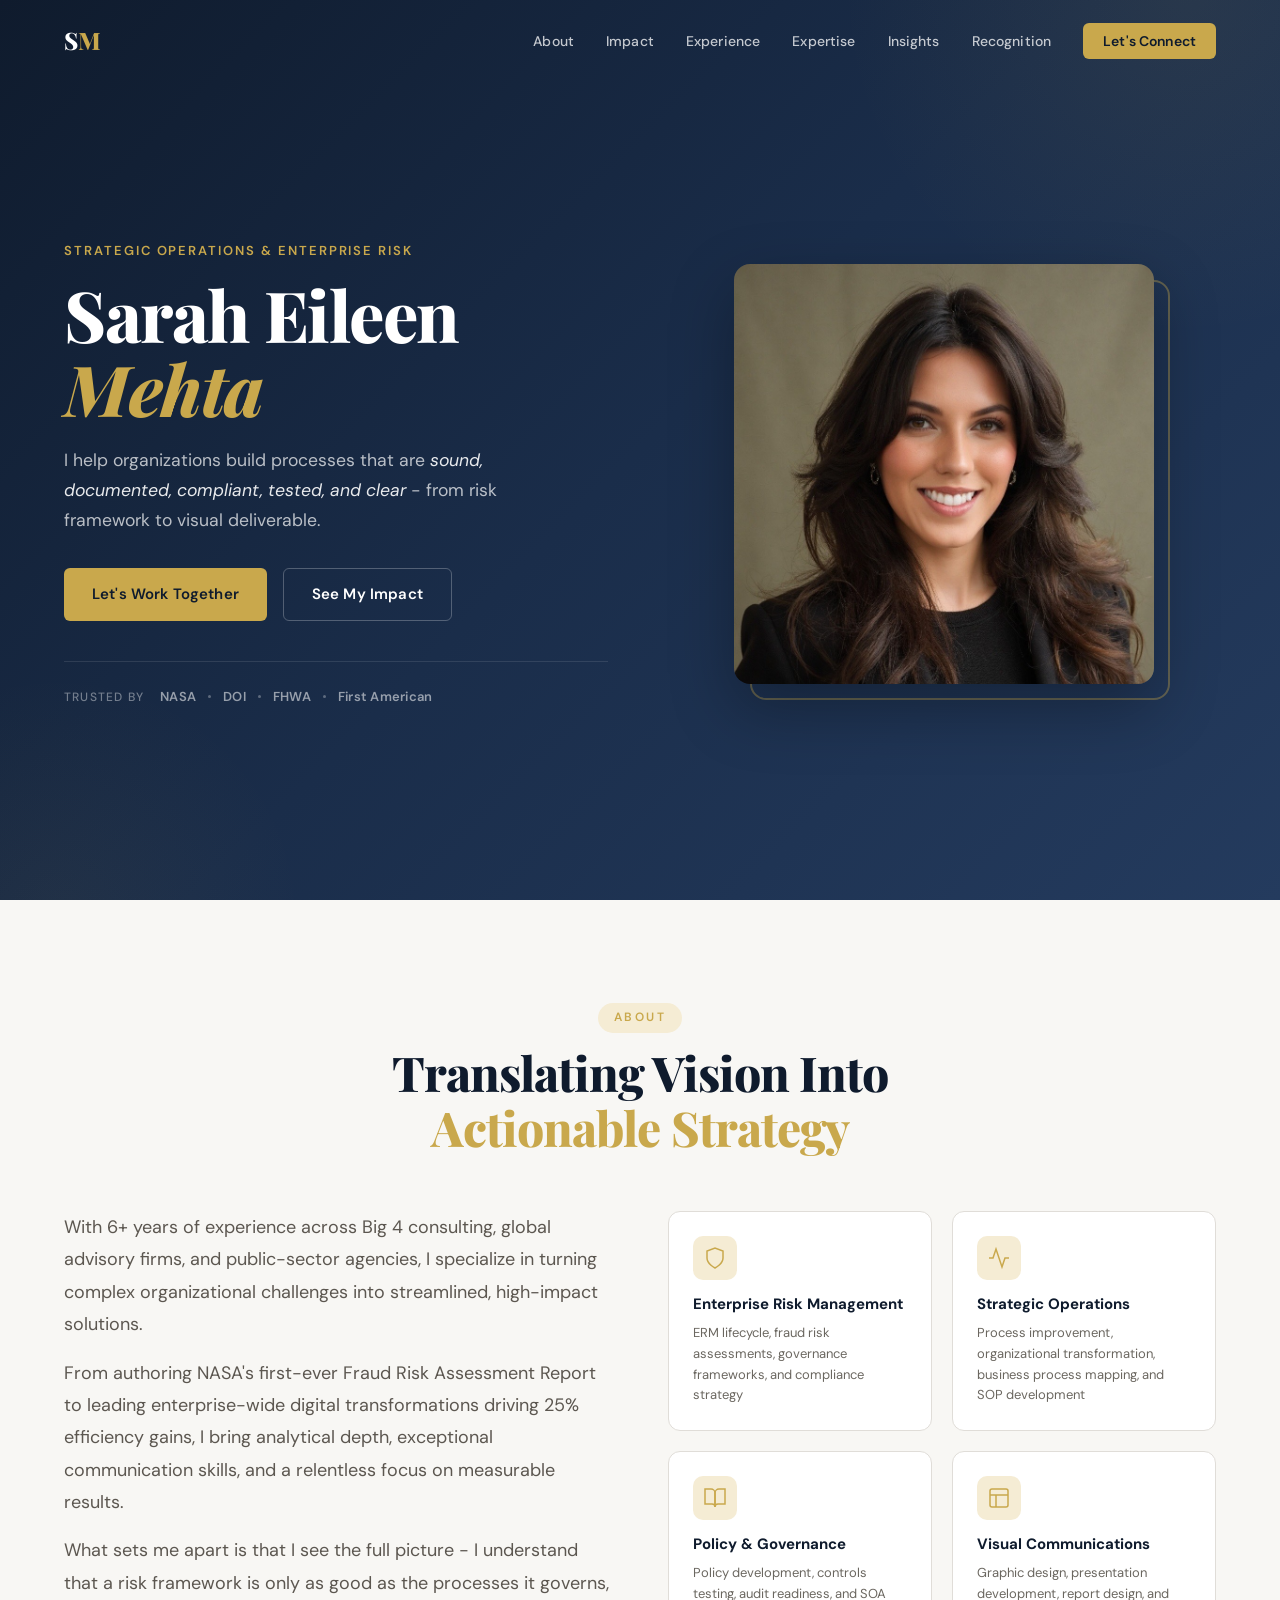
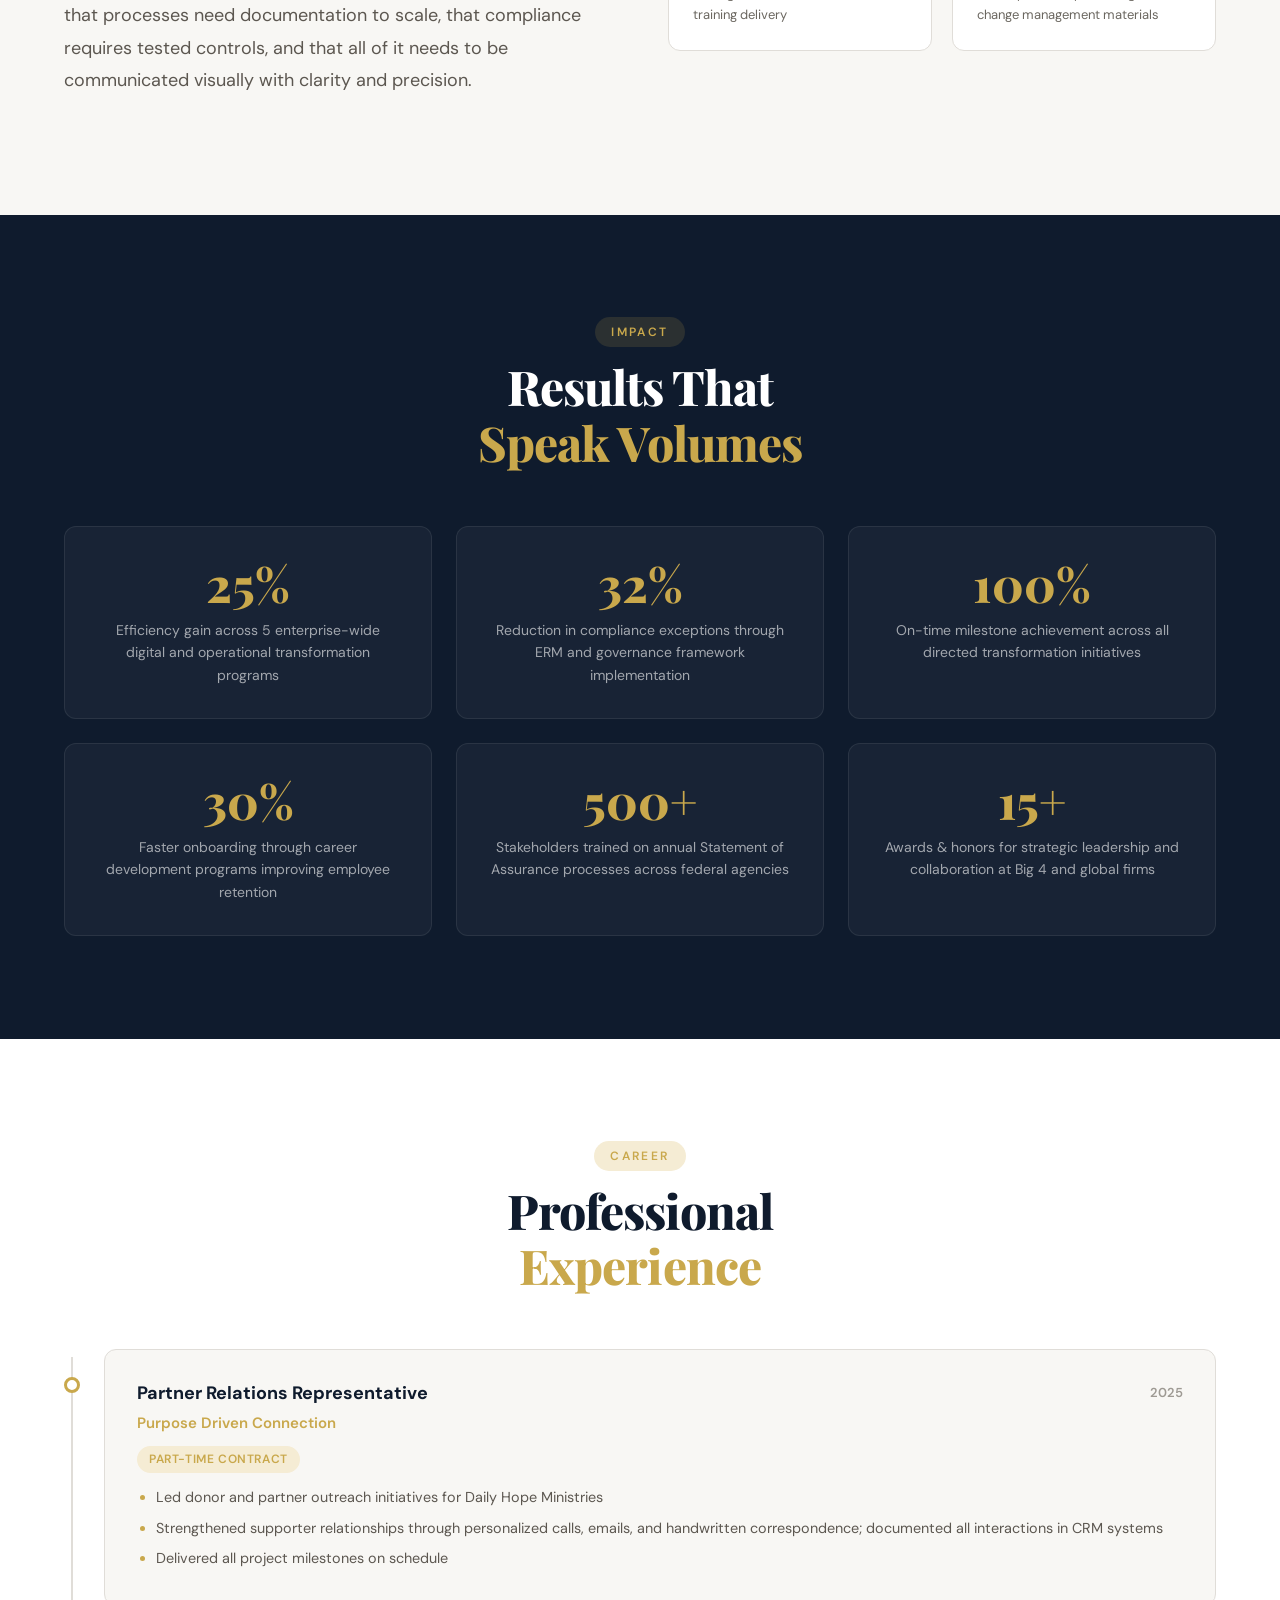
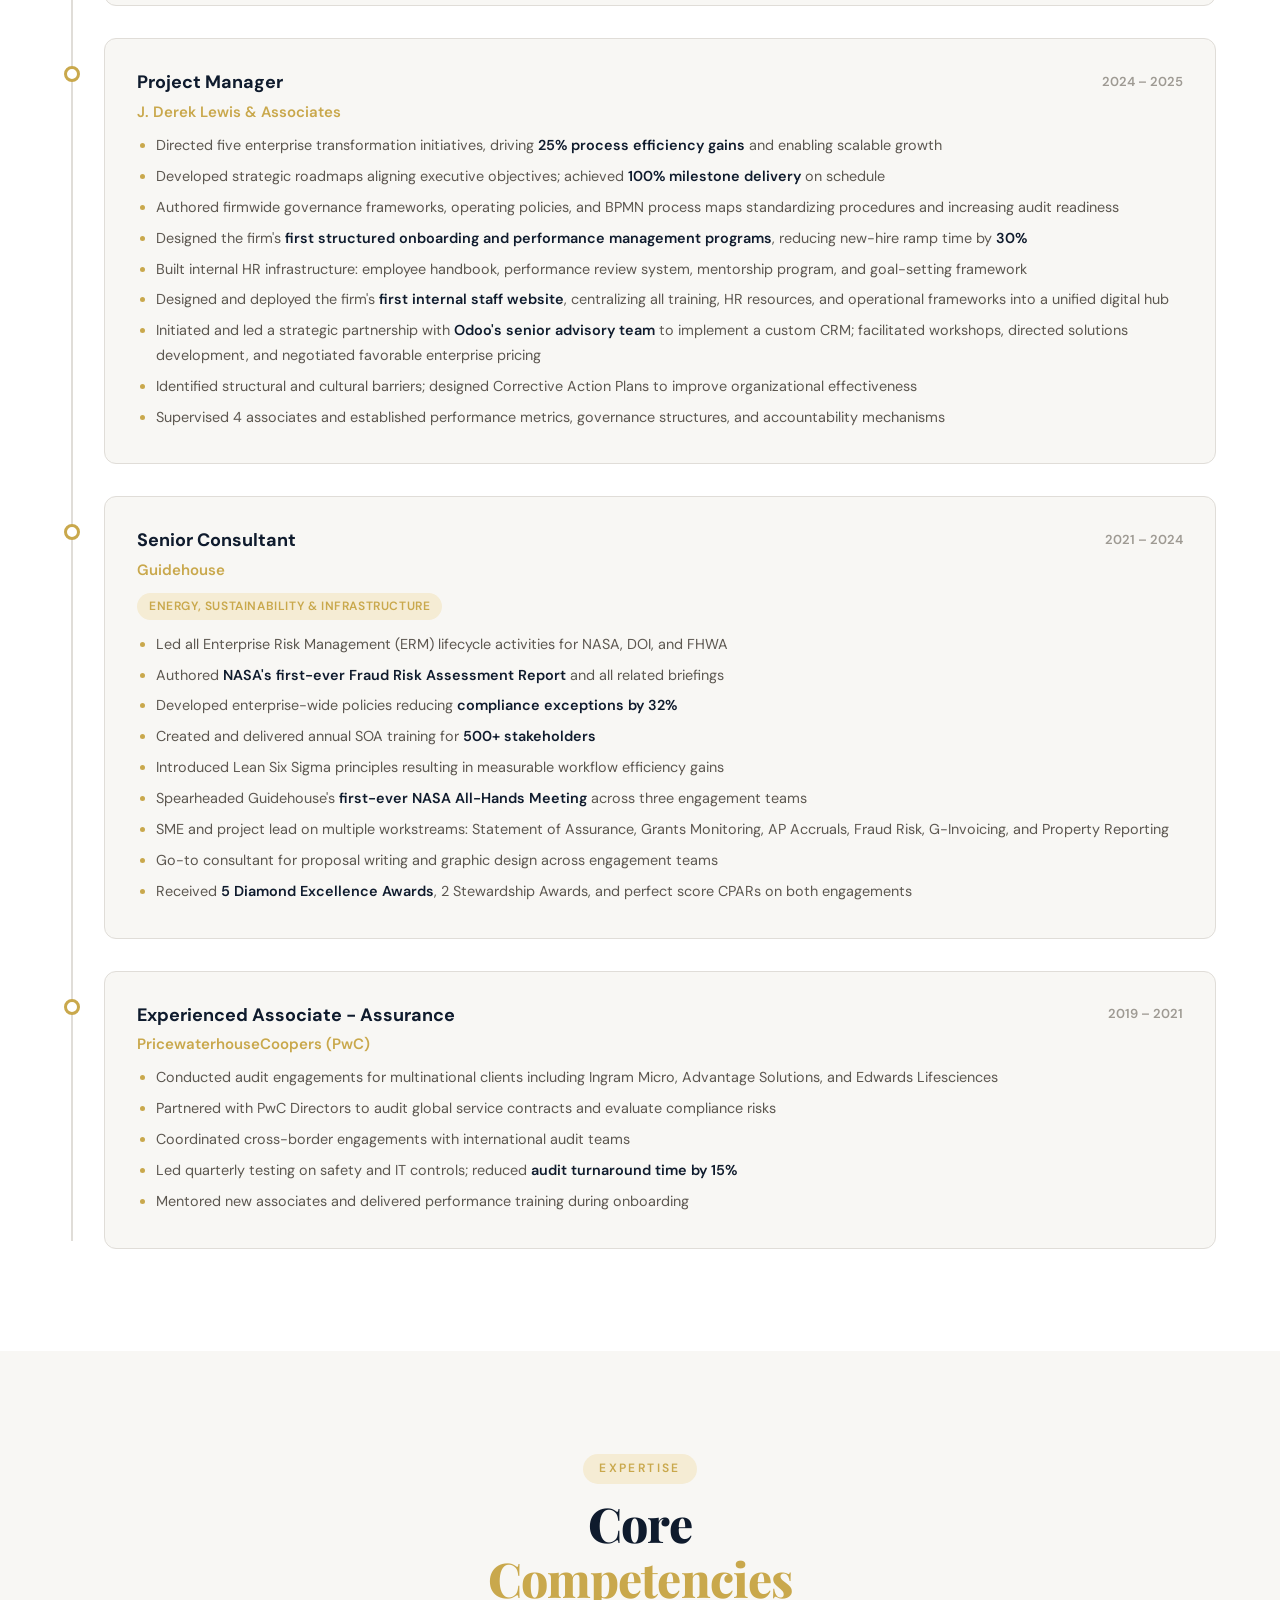
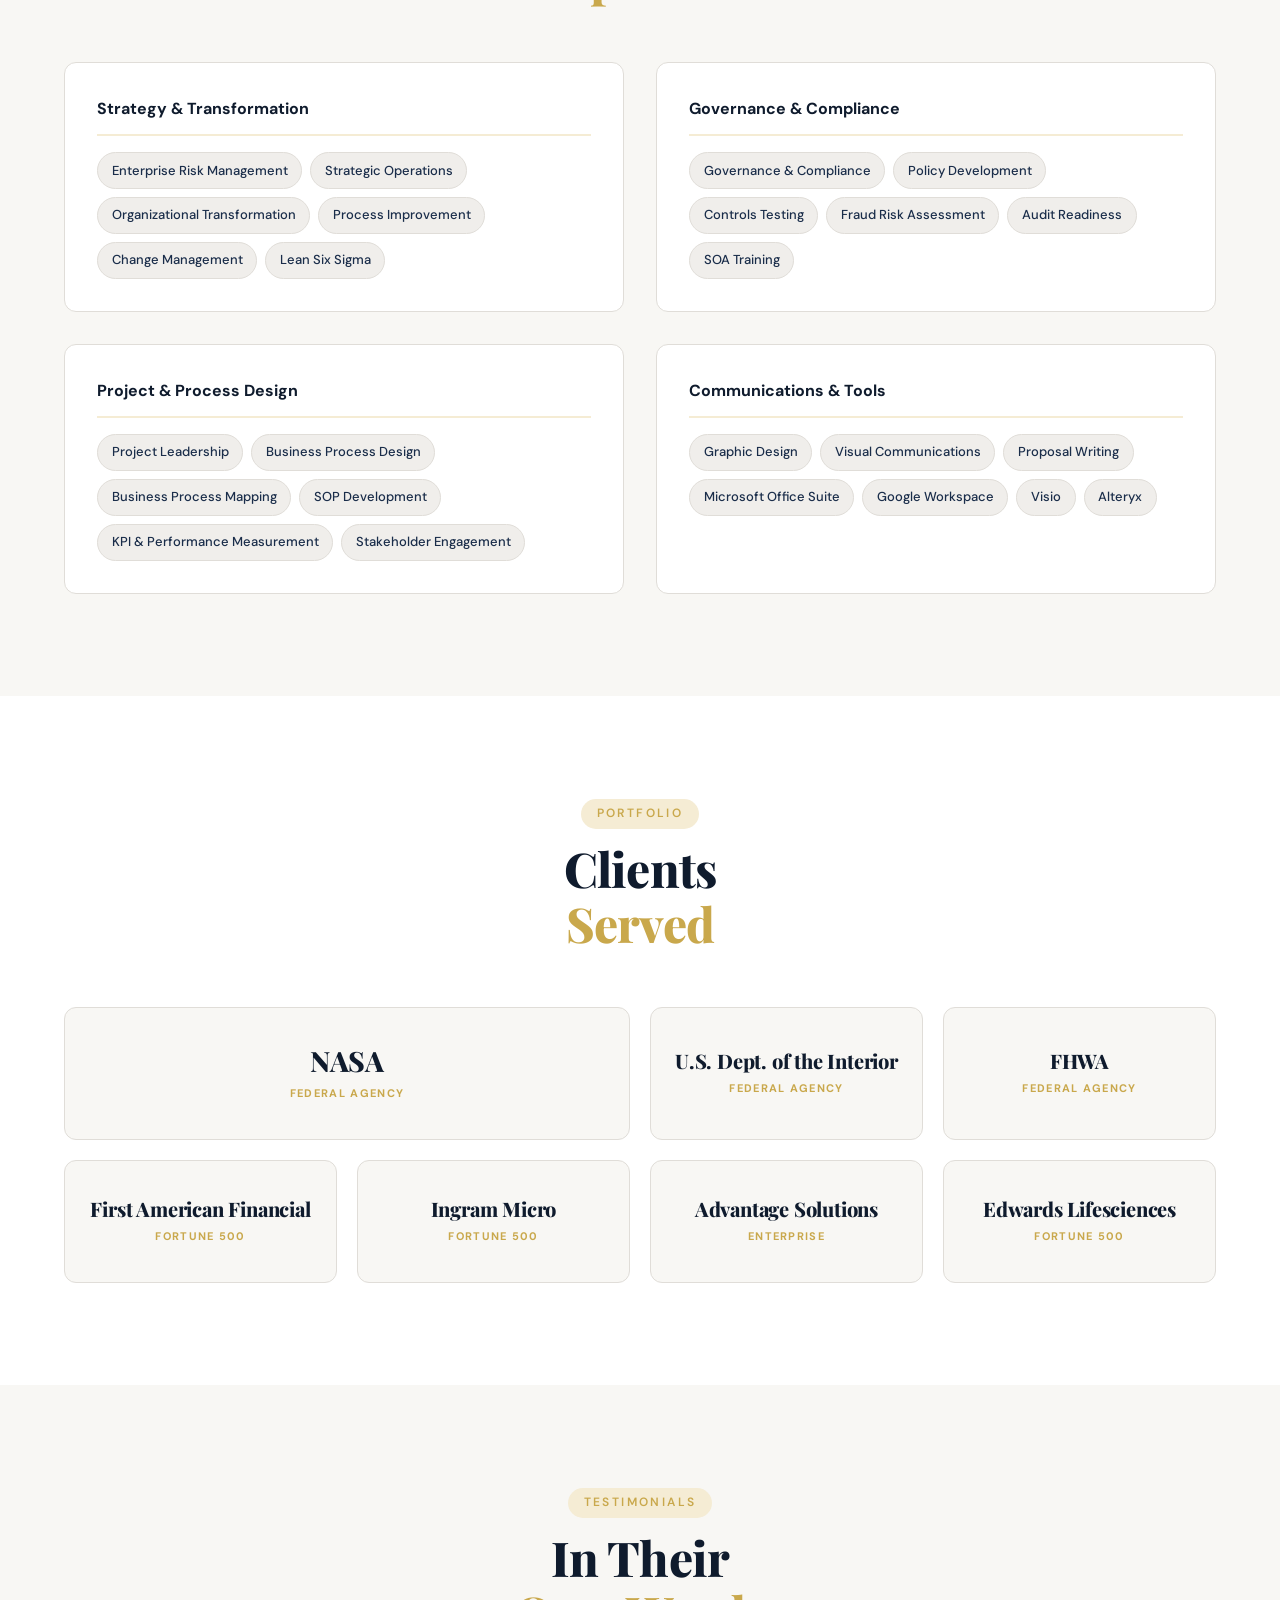
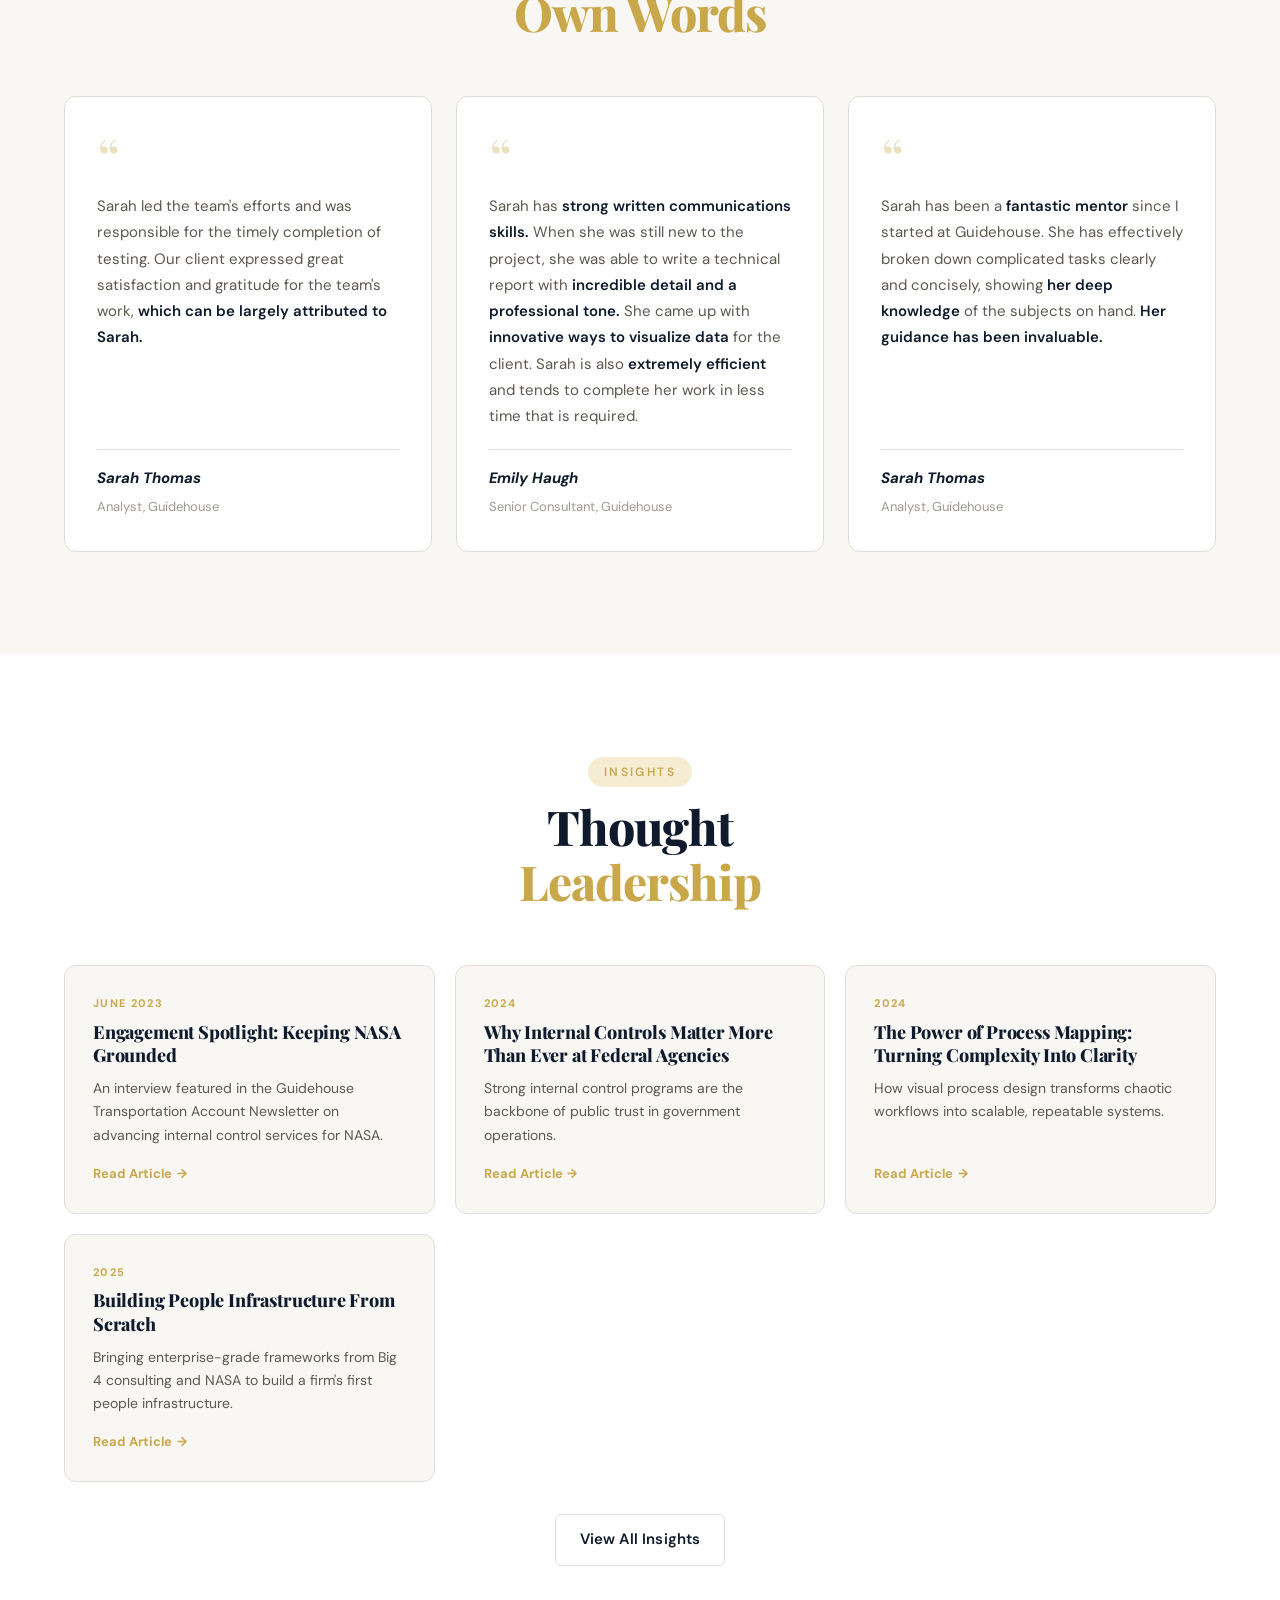
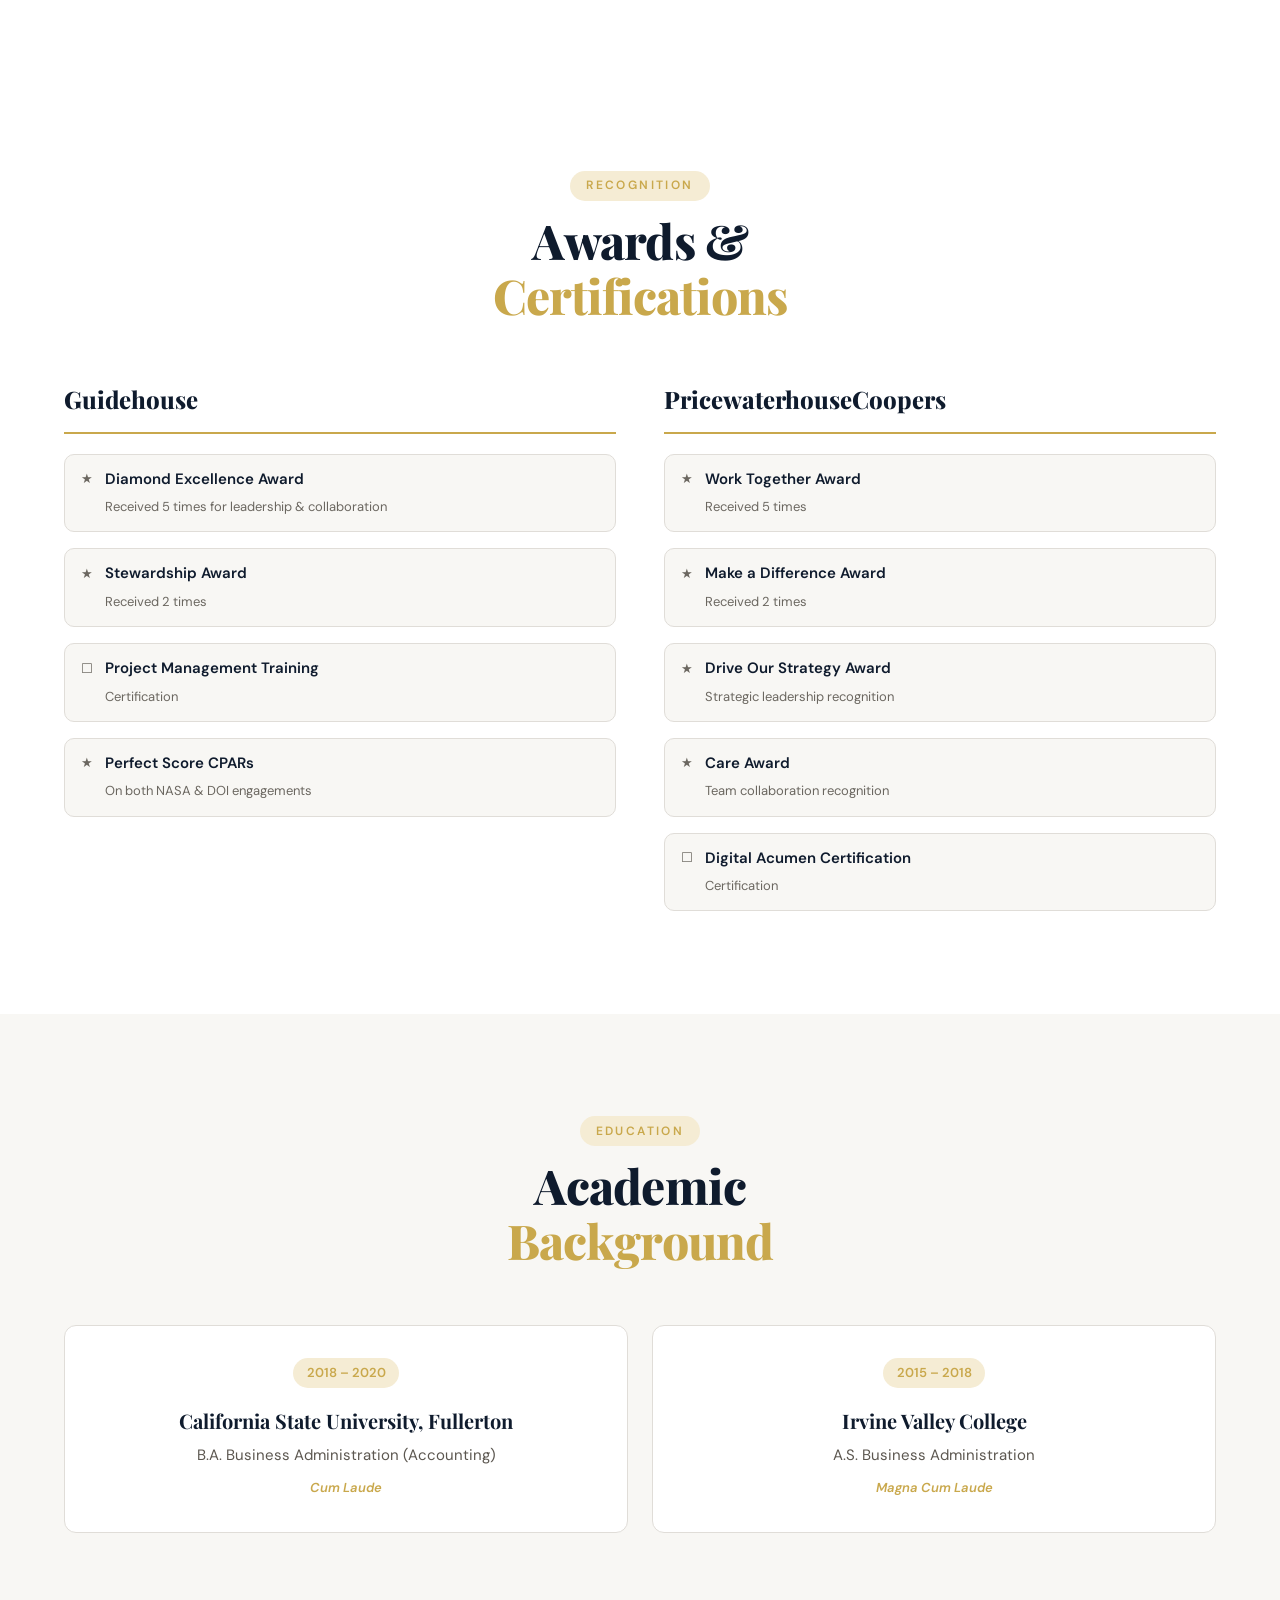
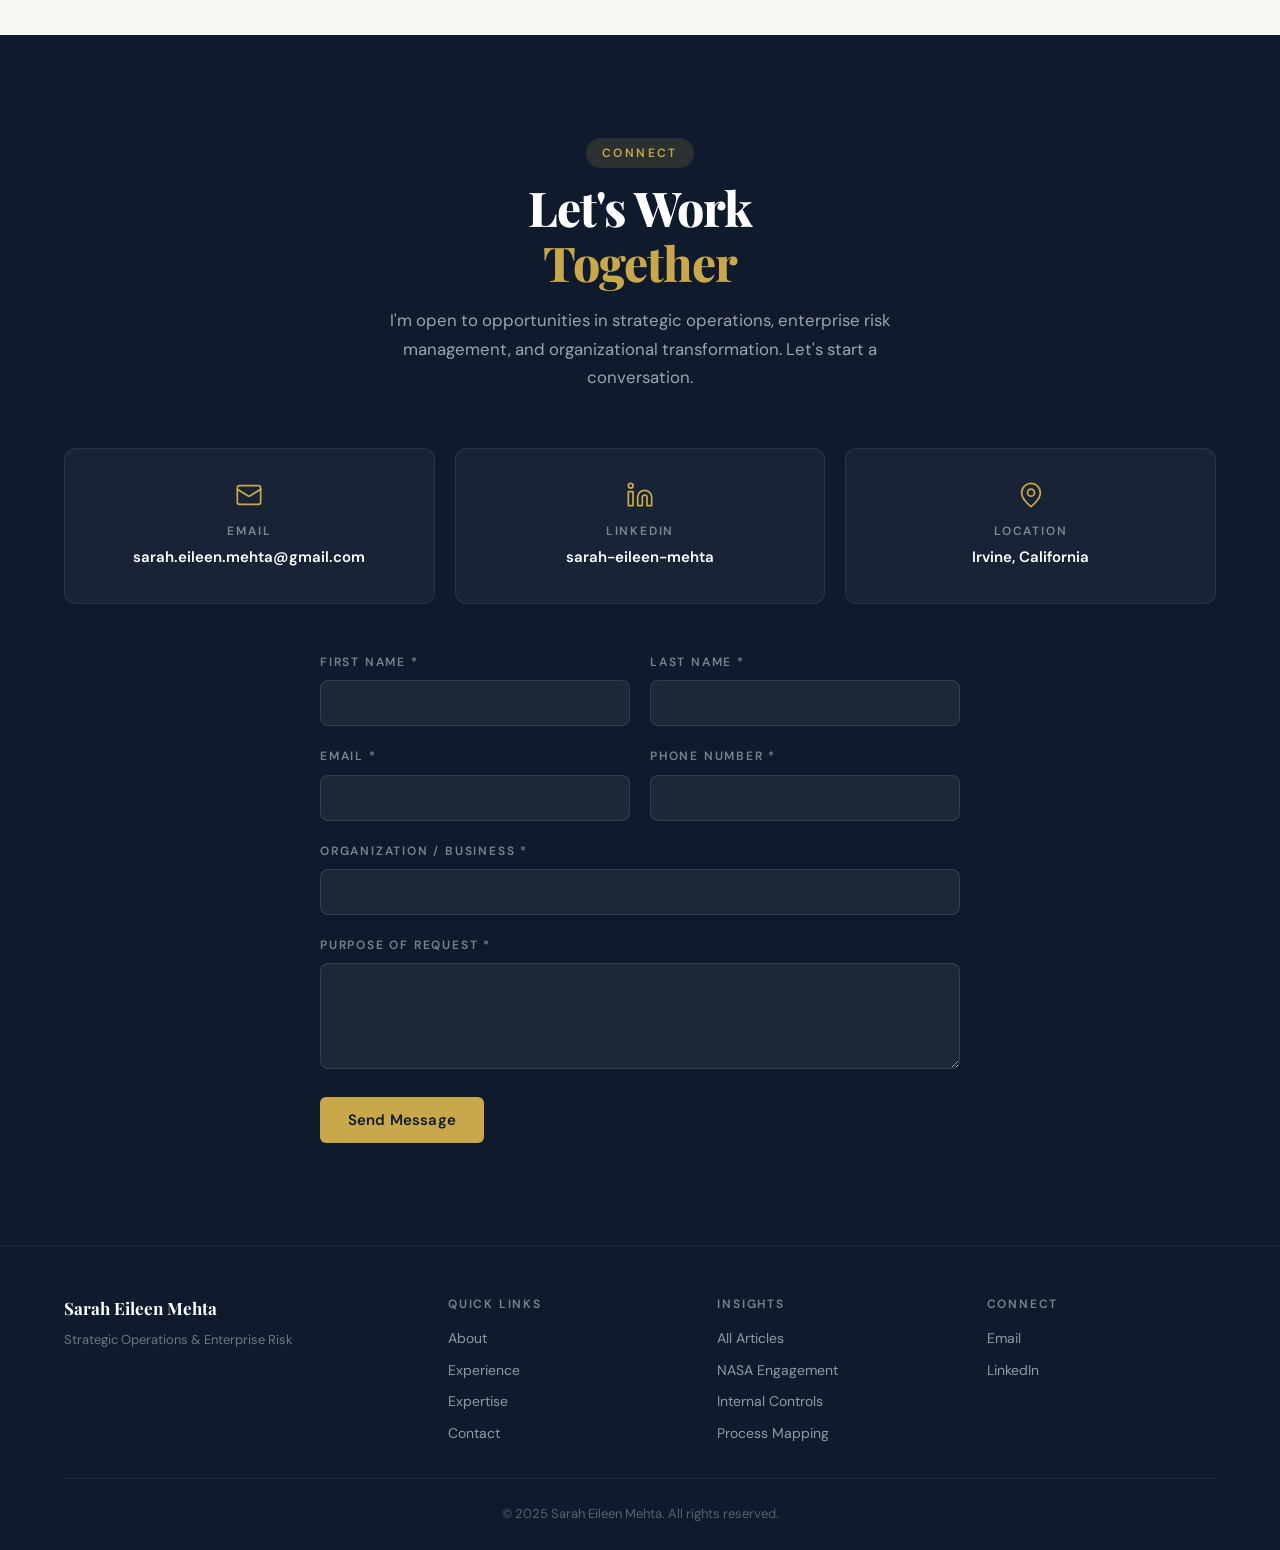
==== commit 98bbc490: "Add JDLA blog post with visual stats, update experience section and blog listings - New blog: Buildi" ====
--- a/index.html
+++ b/index.html
@@ -185,13 +185,16 @@
                         </div>
                         <span class="timeline__date">2024 &ndash; 2025</span>
                     </div>
-                    <span class="timeline__badge">Contract</span>
                     <ul class="timeline__list">
-                        <li>Directed five large-scale digital and operational transformation initiatives across finance, HR, and client delivery, driving <strong>25% process efficiency gains</strong></li>
-                        <li>Developed strategic roadmaps aligning executive objectives; achieved <strong>100% milestone delivery</strong> within budget</li>
-                        <li>Authored enterprise frameworks, policies, and BPMN process maps standardizing procedures and increasing audit readiness</li>
-                        <li>Supervised 4 associates and established performance dashboards and governance structures</li>
-                        <li>Identified structural and cultural gaps; designed Corrective Action Plans (CAPs) to enhance governance</li>
+                        <li>Directed five enterprise transformation initiatives, driving <strong>25% process efficiency gains</strong> and enabling scalable growth</li>
+                        <li>Developed strategic roadmaps aligning executive objectives; achieved <strong>100% milestone delivery</strong> on schedule</li>
+                        <li>Authored firmwide governance frameworks, operating policies, and BPMN process maps standardizing procedures and increasing audit readiness</li>
+                        <li>Designed the firm's <strong>first structured onboarding and performance management programs</strong>, reducing new-hire ramp time by <strong>30%</strong></li>
+                        <li>Built internal HR infrastructure: employee handbook, performance review system, mentorship program, and goal-setting framework</li>
+                        <li>Designed and deployed the firm's <strong>first internal staff website</strong>, centralizing all training, HR resources, and operational frameworks into a unified digital hub</li>
+                        <li>Initiated and led a strategic partnership with <strong>Odoo's senior advisory team</strong> to implement a custom CRM; facilitated workshops, directed solutions development, and negotiated favorable enterprise pricing</li>
+                        <li>Identified structural and cultural barriers; designed Corrective Action Plans to improve organizational effectiveness</li>
+                        <li>Supervised 4 associates and established performance metrics, governance structures, and accountability mechanisms</li>
                     </ul>
                 </div>
             </div>
@@ -405,6 +408,12 @@
                 <p class="insight-card__excerpt">How visual process design transforms chaotic workflows into scalable, repeatable systems.</p>
                 <span class="insight-card__link">Read Article</span>
             </a>
+            <a href="blog/building-people-infrastructure.html" class="insight-card fade-in">
+                <span class="insight-card__date">2025</span>
+                <h3 class="insight-card__title">Building People Infrastructure From Scratch</h3>
+                <p class="insight-card__excerpt">Bringing enterprise-grade frameworks from Big 4 consulting and NASA to build a firm's first people infrastructure.</p>
+                <span class="insight-card__link">Read Article</span>
+            </a>
         </div>
         <div class="insights__cta fade-in">
             <a href="blog.html" class="btn btn--ghost-dark">View All Insights</a>
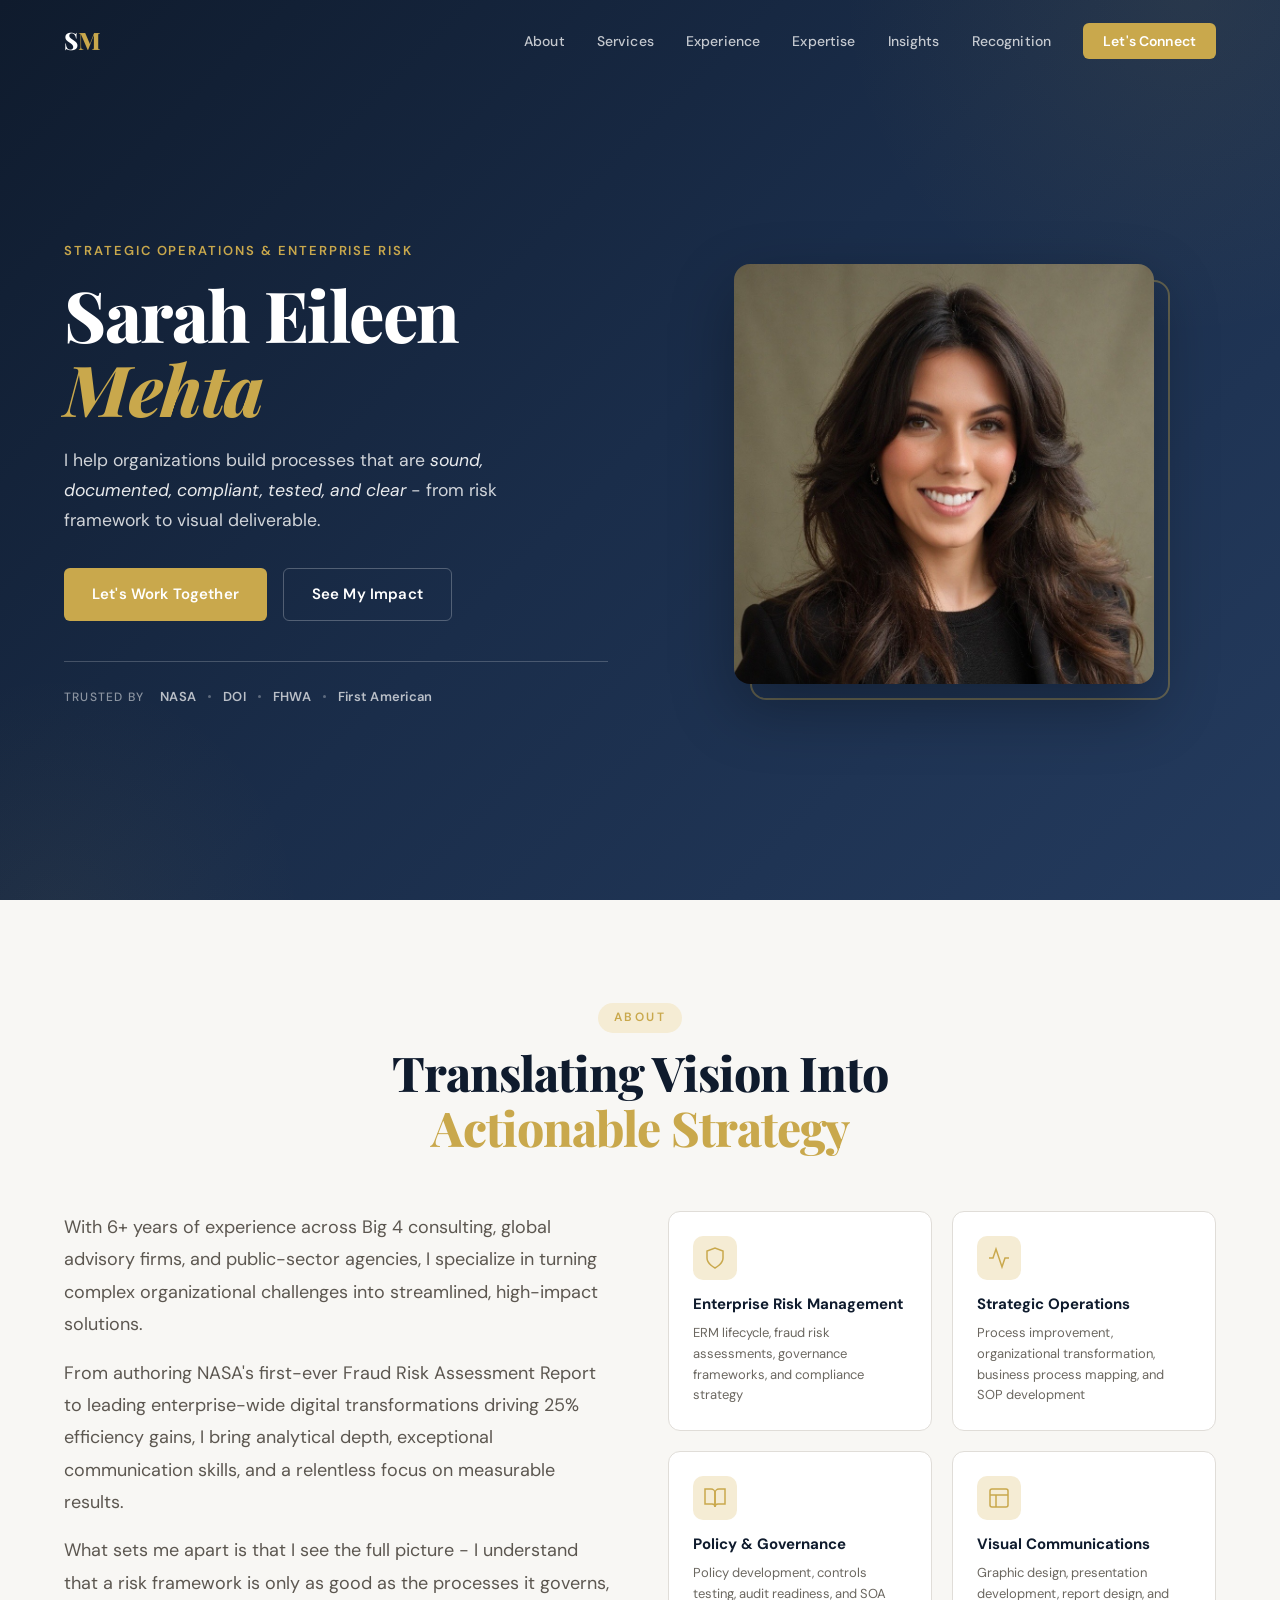
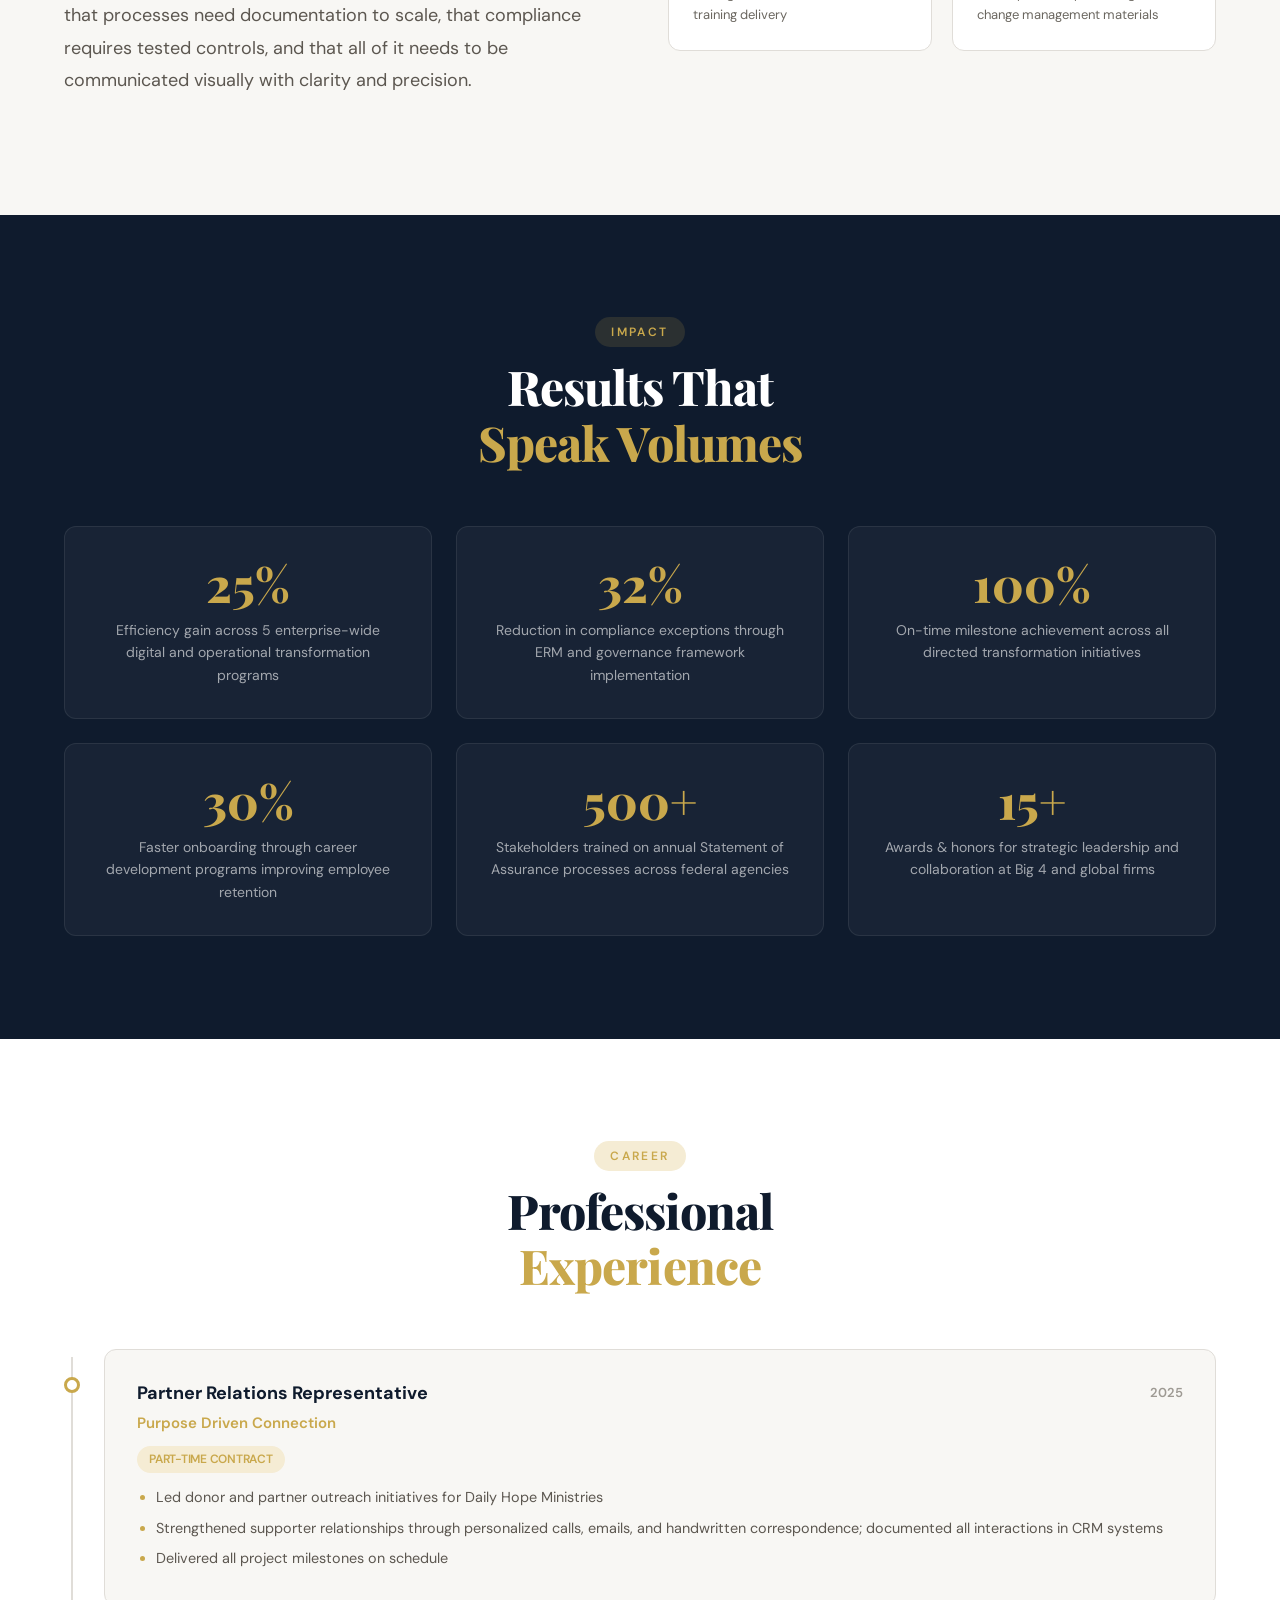
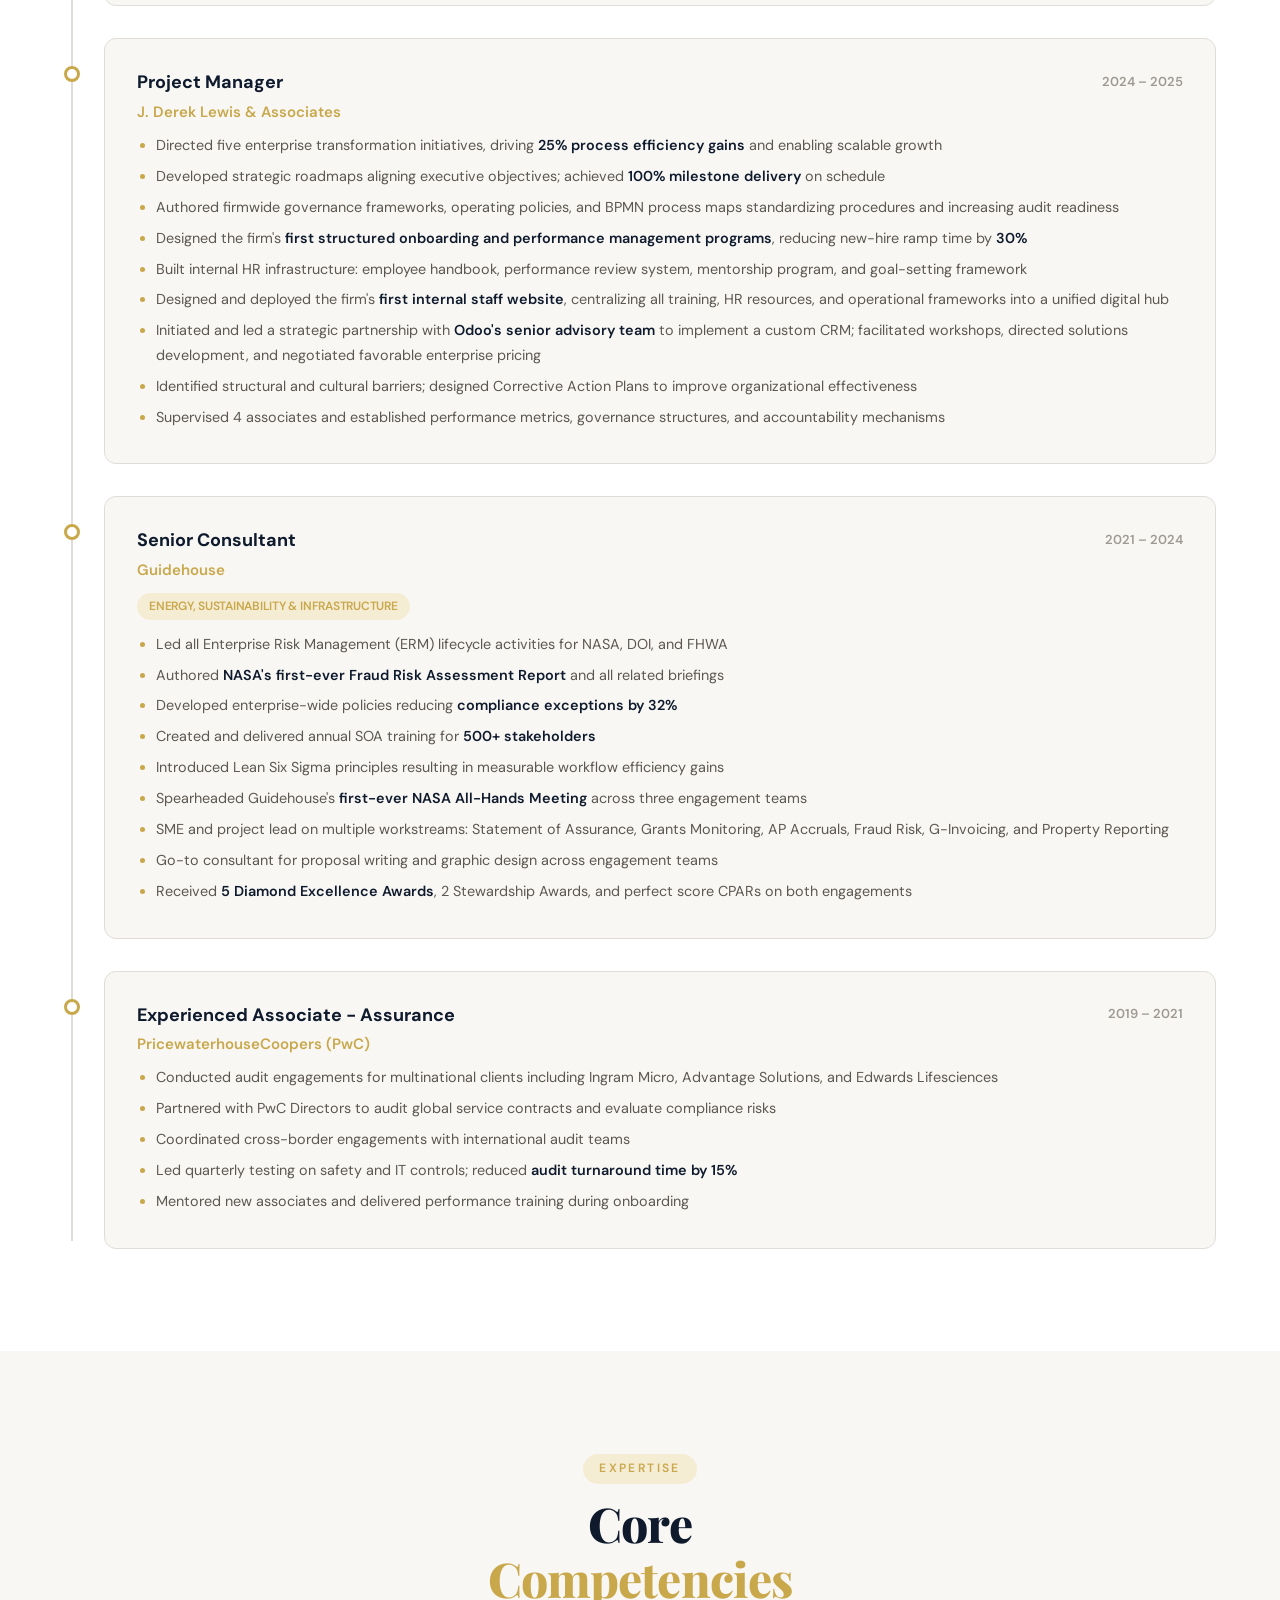
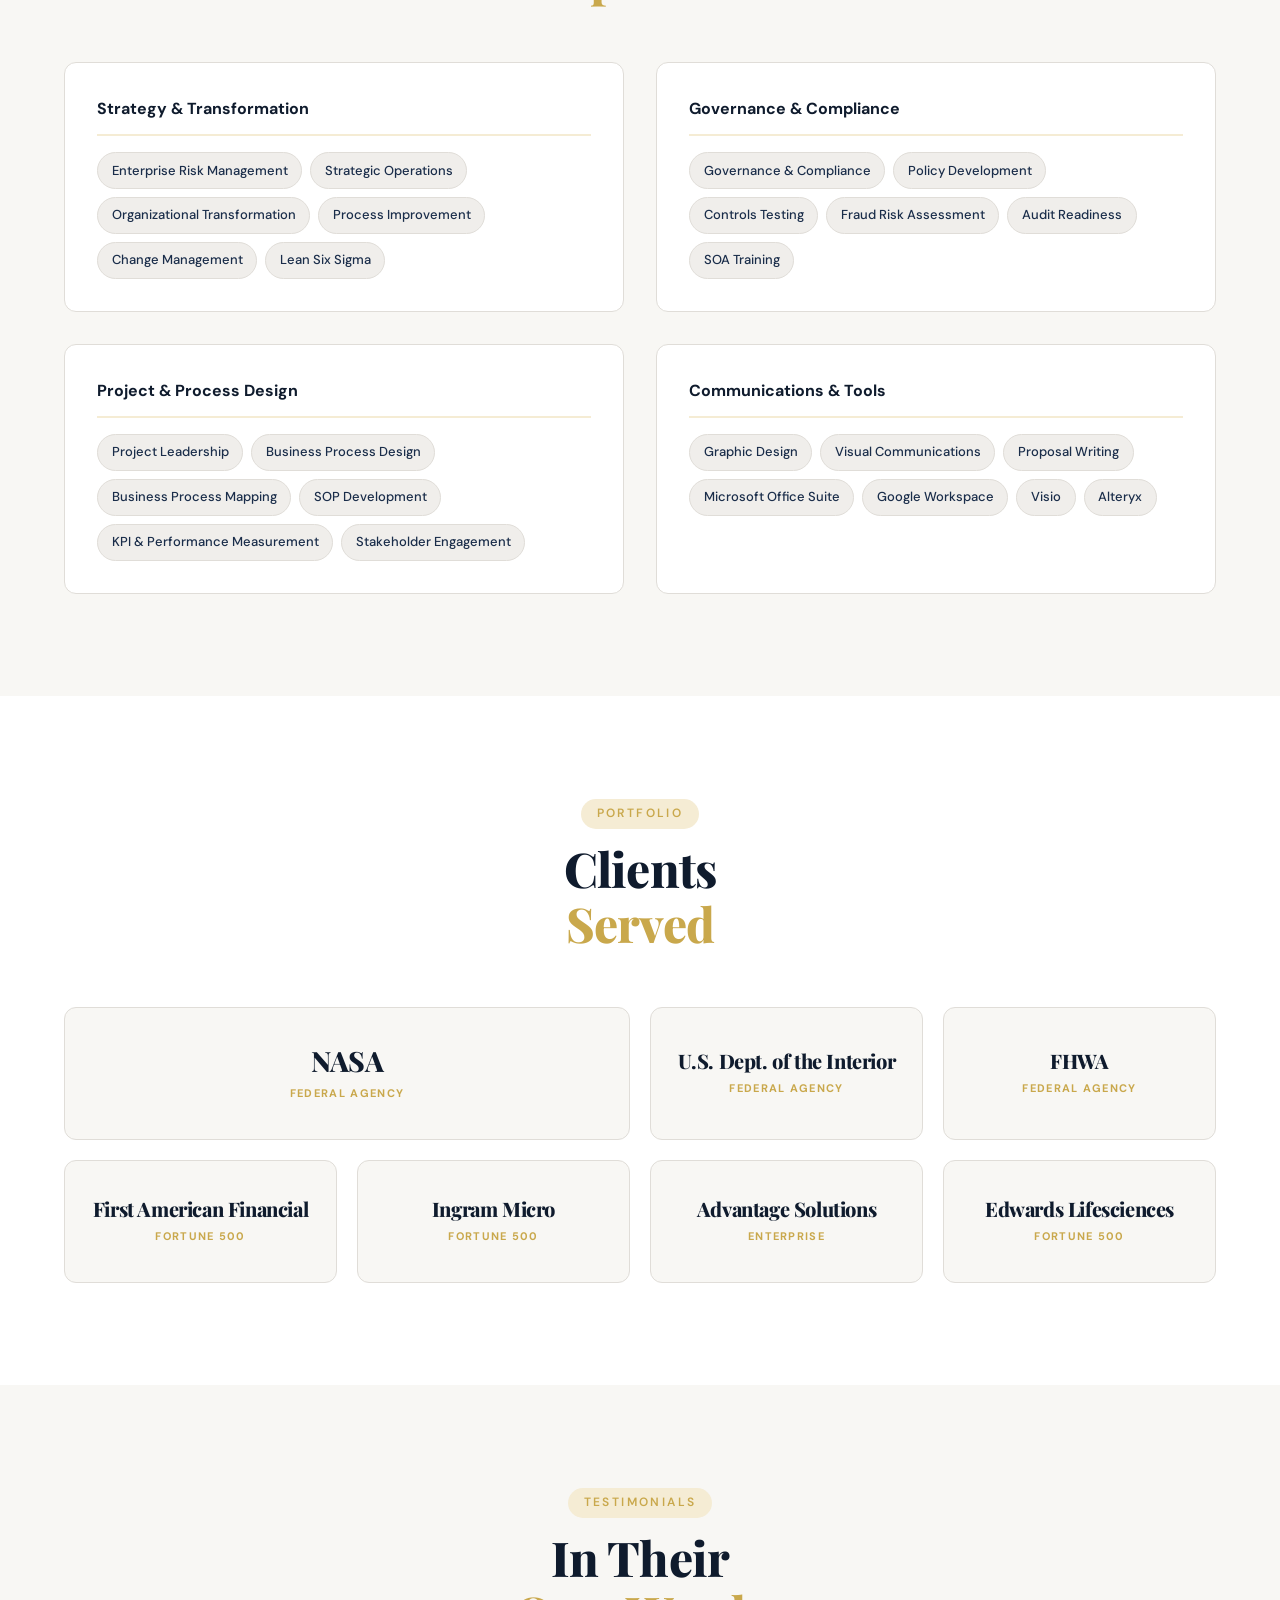
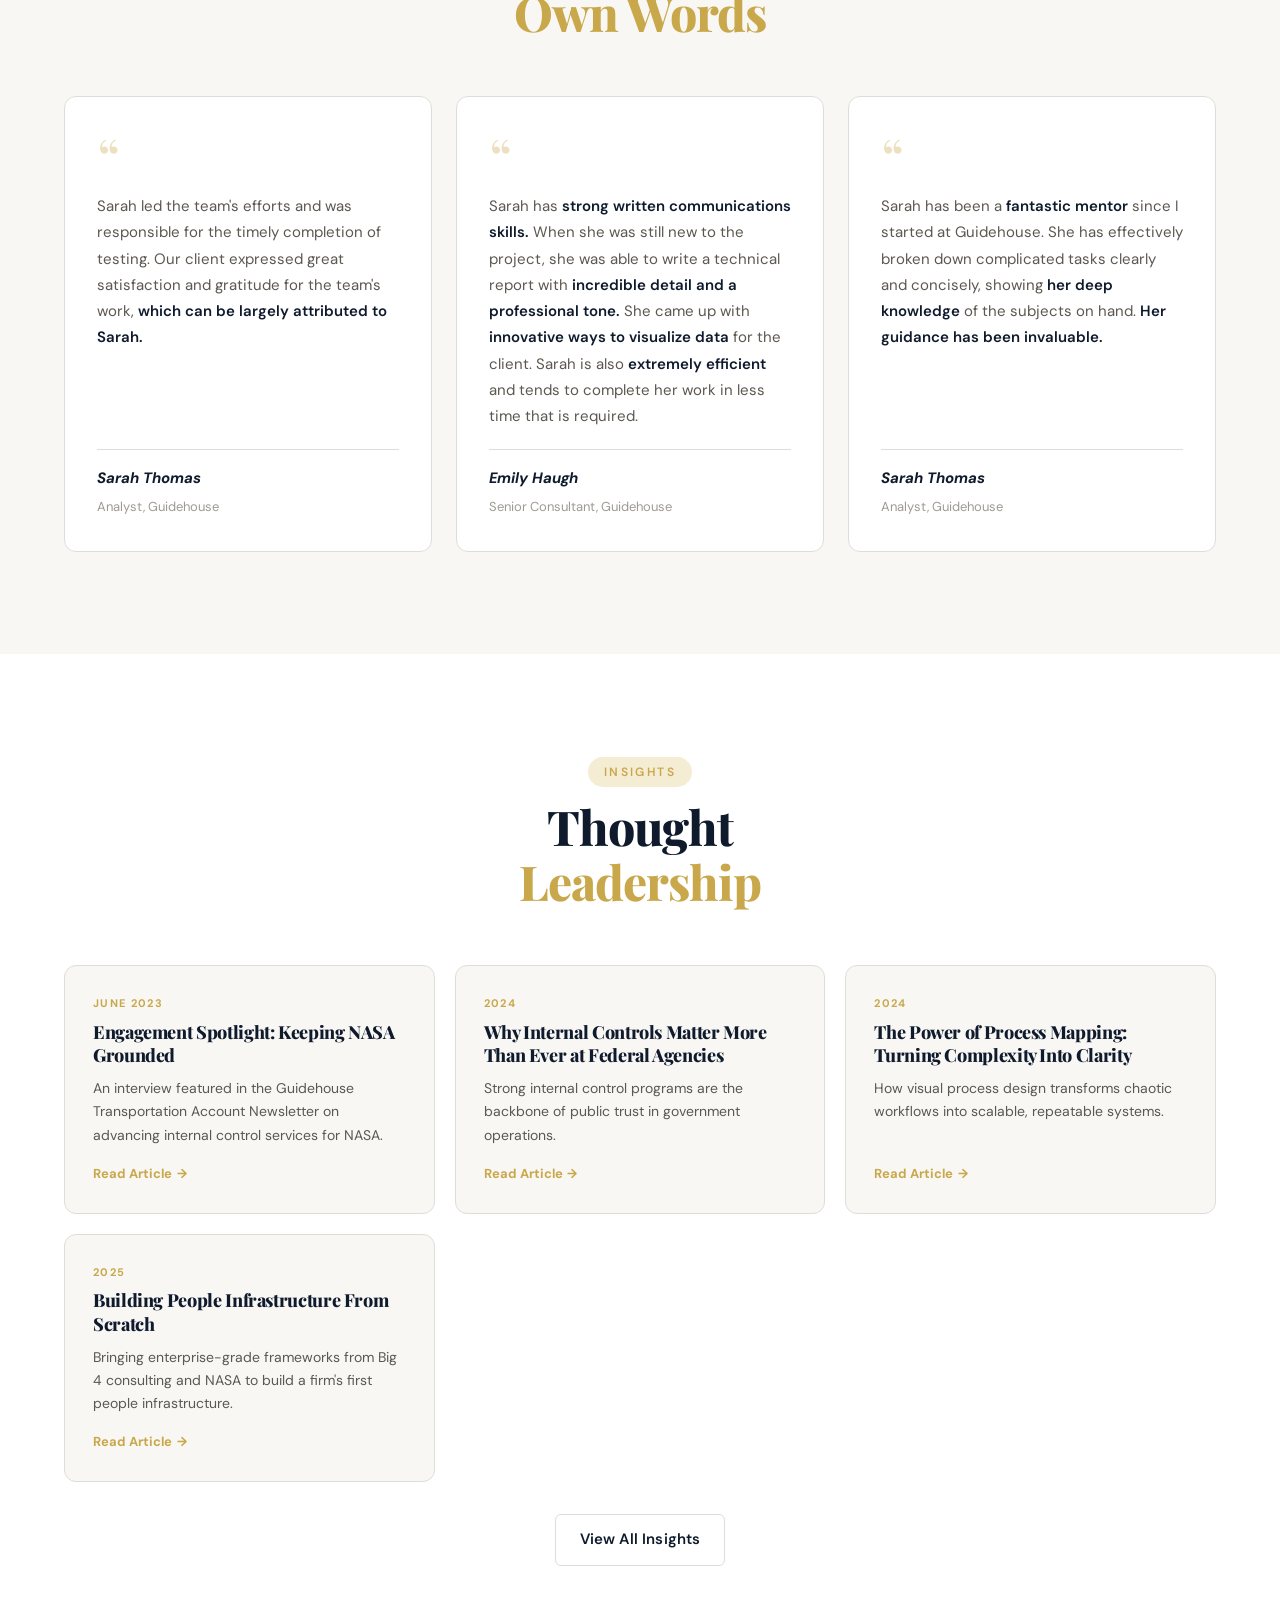
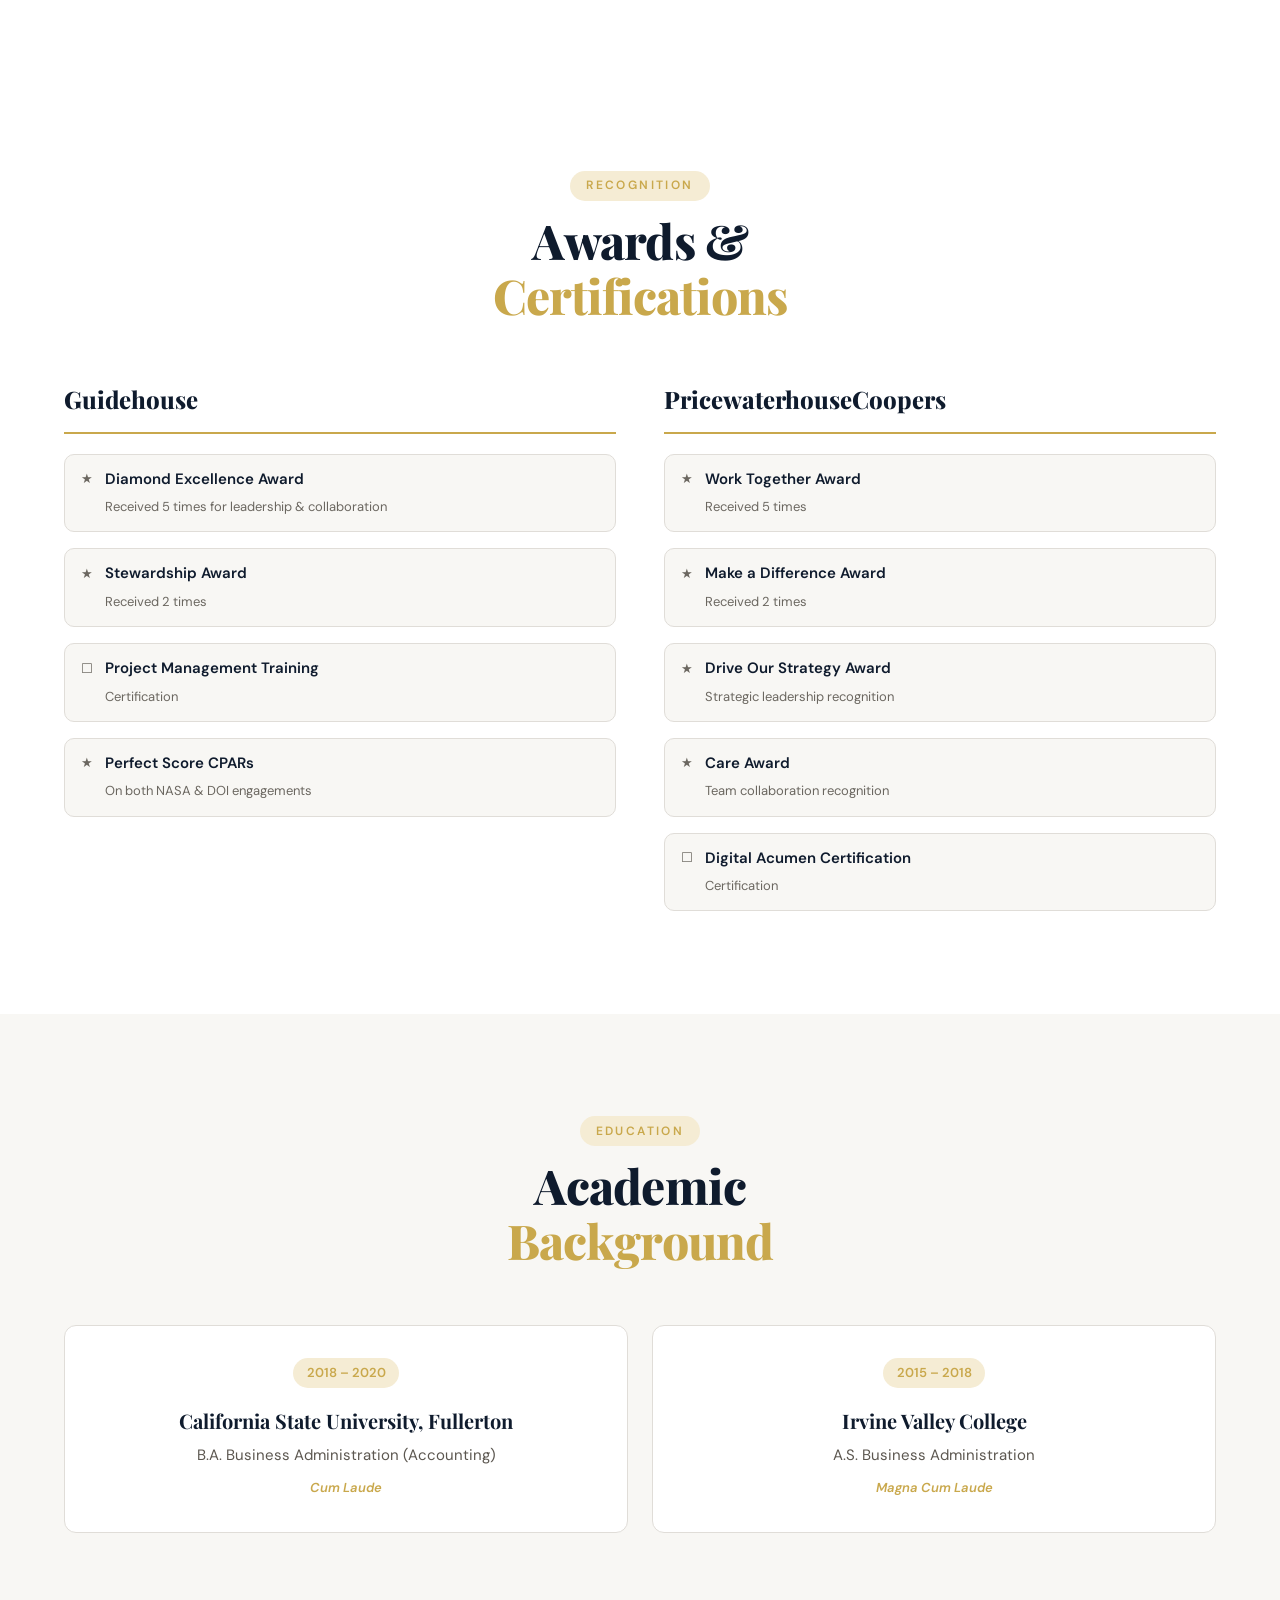
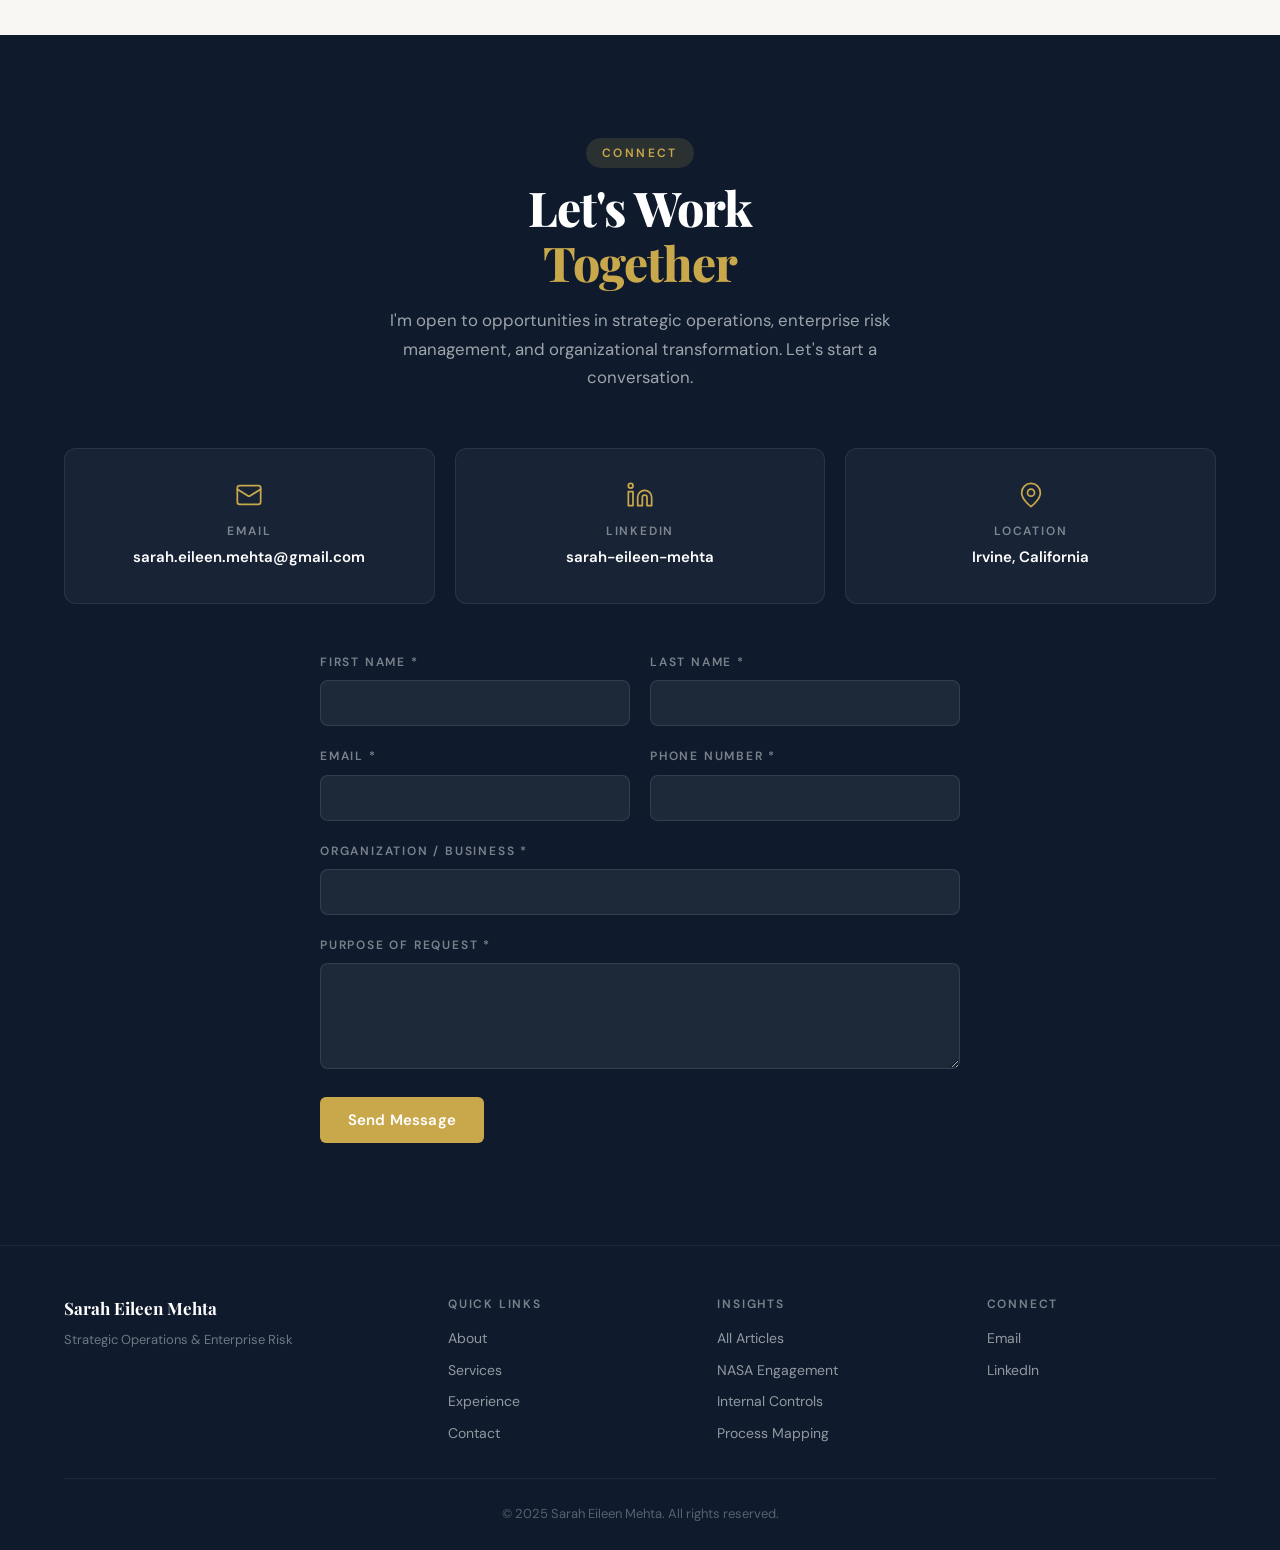
==== commit e3909b84: "Add services page with engagement models and pricing New services.html with in-page sticky sub-navig" ====
--- a/index.html
+++ b/index.html
@@ -21,7 +21,7 @@
         </button>
         <ul class="nav__links" id="navLinks">
             <li><a href="#about">About</a></li>
-            <li><a href="#impact">Impact</a></li>
+            <li><a href="services.html">Services</a></li>
             <li><a href="#experience">Experience</a></li>
             <li><a href="#expertise">Expertise</a></li>
             <li><a href="blog.html">Insights</a></li>
@@ -606,8 +606,8 @@
             <div class="footer__nav">
                 <span class="footer__nav-title">Quick Links</span>
                 <a href="#about">About</a>
+                <a href="services.html">Services</a>
                 <a href="#experience">Experience</a>
-                <a href="#expertise">Expertise</a>
                 <a href="contact.html">Contact</a>
             </div>
             <div class="footer__nav">
--- a/styles.css
+++ b/styles.css
@@ -2,6 +2,42 @@
    Sarah Eileen Mehta - Professional Portfolio
    Color: Navy + Gold | Type: Playfair + DM Sans
    ======================================== */
+
+/* --- Custom Fonts --- */
+@font-face {
+    font-family: 'Azonix';
+    src: url('azonix/Azonix.otf') format('opentype');
+    font-weight: normal;
+    font-style: normal;
+}
+
+@font-face {
+    font-family: 'Tropical Avenue';
+    src: url('Tropical Avenue Personal Use Only.ttf') format('truetype');
+    font-weight: normal;
+    font-style: normal;
+}
+
+@font-face {
+    font-family: 'Herkey';
+    src: url('Herkey TTF.ttf') format('truetype');
+    font-weight: normal;
+    font-style: normal;
+}
+
+@font-face {
+    font-family: 'Bethany Elingston';
+    src: url('bethany_elingston/Bethany Elingston.otf') format('opentype');
+    font-weight: normal;
+    font-style: normal;
+}
+
+@font-face {
+    font-family: 'Voguella';
+    src: url('Voguella.ttf') format('truetype');
+    font-weight: normal;
+    font-style: normal;
+}
 
 /* --- Variables --- */
 :root {
@@ -90,7 +126,7 @@
 }
 .nav__links a:hover { color: var(--white); }
 .nav__cta {
-    background: var(--gold) !important; color: var(--navy) !important;
+    background: var(--gold) !important; color: var(--white) !important;
     padding: 0.55rem 1.25rem; border-radius: 6px; font-weight: 600 !important;
     transition: background var(--transition), transform var(--transition) !important;
 }
@@ -138,7 +174,7 @@
 }
 .hero__title-accent { color: var(--gold); font-style: italic; }
 .hero__subtitle {
-    font-size: 1.1rem; line-height: 1.7; color: rgba(255,255,255,0.7);
+    font-size: 1.1rem; line-height: 1.7; color: rgba(255,255,255,0.8);
     max-width: 520px; margin-bottom: 2rem;
 }
 .hero__subtitle em { font-style: italic; color: rgba(255,255,255,0.9); }
@@ -151,7 +187,7 @@
     font-weight: 600; font-family: var(--font-body); cursor: pointer;
     transition: all var(--transition); border: none; letter-spacing: 0.01em;
 }
-.btn--primary { background: var(--gold); color: var(--navy); }
+.btn--primary { background: var(--gold); color: var(--white); }
 .btn--primary:hover { background: var(--gold-light); transform: translateY(-2px); box-shadow: 0 8px 24px rgba(201,168,76,0.3); }
 .btn--ghost { background: transparent; color: var(--white); border: 1.5px solid rgba(255,255,255,0.25); }
 .btn--ghost:hover { border-color: rgba(255,255,255,0.5); background: rgba(255,255,255,0.05); }
@@ -159,14 +195,14 @@
 /* Hero Clients Bar */
 .hero__clients-bar {
     display: flex; align-items: center; gap: 0.75rem;
-    padding-top: 1.5rem; border-top: 1px solid rgba(255,255,255,0.1);
+    padding-top: 1.5rem; border-top: 1px solid rgba(255,255,255,0.2);
 }
 .hero__clients-label {
     font-size: 0.75rem; text-transform: uppercase; letter-spacing: 0.1em;
-    color: rgba(255,255,255,0.4); font-weight: 500; margin-right: 0.25rem;
+    color: rgba(255,255,255,0.5); font-weight: 500; margin-right: 0.25rem;
 }
 .hero__client {
-    font-size: 0.8125rem; font-weight: 600; color: rgba(255,255,255,0.55);
+    font-size: 0.8125rem; font-weight: 600; color: rgba(255,255,255,0.7);
     letter-spacing: 0.02em;
 }
 .hero__client-dot {
@@ -274,7 +310,7 @@
     white-space: nowrap; padding-top: 0.2rem;
 }
 .timeline__badge {
-    display: inline-block; font-size: 0.75rem; font-weight: 600; letter-spacing: 0.05em;
+    display: inline-block; font-size: 0.75rem; font-weight: 600; letter-spacing: -0.02em;
     text-transform: uppercase; color: var(--gold);
     background: var(--gold-pale); padding: 0.2rem 0.75rem; border-radius: 100px;
     margin-bottom: 0.75rem;
@@ -327,7 +363,7 @@
 }
 .client-logo__name {
     font-family: var(--font-head); font-size: 1.25rem; font-weight: 800;
-    color: var(--navy); letter-spacing: -0.01em; line-height: 1.2;
+    color: var(--navy); letter-spacing: -0.02em; line-height: 1.2;
 }
 .clients__grid .client-logo:first-child .client-logo__name { font-size: 1.75rem; }
 .client-logo__type {
@@ -378,7 +414,7 @@
 .insight-card__title {
     font-family: var(--font-head); font-size: 1.125rem; font-weight: 800;
     color: var(--navy); line-height: 1.3; margin-bottom: 0.6rem;
-    letter-spacing: -0.01em;
+    letter-spacing: -0.02em;
 }
 .insight-card__excerpt {
     font-size: 0.875rem; color: var(--text-light); line-height: 1.65;
@@ -565,6 +601,152 @@
     font-size: 1rem; line-height: 1.8; color: var(--text-light); margin-bottom: 2rem;
 }
 .thankyou__actions { display: flex; gap: 1rem; justify-content: center; flex-wrap: wrap; }
+
+/* ============ SERVICES PAGE ============ */
+.services-page__hero {
+    background: linear-gradient(135deg, var(--navy) 0%, var(--navy-light) 50%, var(--navy-mid) 100%);
+    padding: 9rem 0 4rem; position: relative; overflow: hidden;
+}
+.services-page__hero::before {
+    content: ''; position: absolute; top: -40%; right: -15%;
+    width: 600px; height: 600px; border-radius: 50%;
+    background: radial-gradient(circle, rgba(201,168,76,0.08) 0%, transparent 70%);
+    pointer-events: none;
+}
+.services-page__hero-inner { position: relative; z-index: 1; max-width: 760px; }
+.services-page__hero .section__label { background: rgba(201,168,76,0.15); color: var(--gold); }
+.services-page__title {
+    font-family: var(--font-head); font-size: clamp(2.25rem, 5vw, 3.5rem);
+    font-weight: 800; line-height: 1.1; color: var(--white);
+    letter-spacing: -0.02em; margin: 1rem 0 1.25rem;
+}
+.services-page__title .accent { color: var(--gold); font-style: italic; }
+.services-page__lead {
+    font-size: 1.15rem; line-height: 1.75; color: rgba(255,255,255,0.8);
+    max-width: 620px; margin-bottom: 2rem;
+}
+.services-page__hero-actions { display: flex; gap: 1rem; flex-wrap: wrap; }
+
+/* In-page sticky sub-navigation */
+.services-subnav {
+    position: sticky; top: 58px; z-index: 900;
+    background: rgba(15, 27, 45, 0.97);
+    backdrop-filter: blur(12px); -webkit-backdrop-filter: blur(12px);
+    border-bottom: 1px solid rgba(201,168,76,0.18);
+    box-shadow: 0 2px 24px rgba(0,0,0,0.15);
+}
+.services-subnav__inner {
+    width: 90%; max-width: var(--max-width); margin: 0 auto;
+    display: flex; gap: 0.5rem; overflow-x: auto;
+    -ms-overflow-style: none; scrollbar-width: none;
+}
+.services-subnav__inner::-webkit-scrollbar { display: none; }
+.services-subnav__link {
+    flex-shrink: 0; padding: 1rem 1.1rem;
+    font-size: 0.85rem; font-weight: 600; letter-spacing: 0.01em;
+    color: rgba(255,255,255,0.6); white-space: nowrap;
+    border-bottom: 2px solid transparent; transition: all var(--transition);
+}
+.services-subnav__link:hover { color: var(--white); }
+.services-subnav__link.is-active { color: var(--gold); border-bottom-color: var(--gold); }
+
+/* Engagement models */
+.engagement { background: var(--off-white); }
+.engagement__grid { display: grid; grid-template-columns: 1fr 1fr; gap: 1.75rem; }
+.engagement__card {
+    background: var(--white); border: 1px solid var(--gray-200);
+    border-radius: 16px; padding: 2.5rem; display: flex; flex-direction: column;
+    transition: all var(--transition); position: relative;
+}
+.engagement__card:hover { border-color: var(--gold); transform: translateY(-4px); box-shadow: 0 16px 40px rgba(0,0,0,0.07); }
+.engagement__card--featured { border-color: var(--gold); }
+.engagement__tag {
+    align-self: flex-start; font-size: 0.7rem; font-weight: 700;
+    text-transform: uppercase; letter-spacing: 0.12em; color: var(--gold);
+    background: var(--gold-pale); padding: 0.3rem 0.85rem; border-radius: 100px;
+    margin-bottom: 1.25rem;
+}
+.engagement__name {
+    font-family: var(--font-head); font-size: 1.5rem; font-weight: 800;
+    color: var(--navy); letter-spacing: -0.02em; margin-bottom: 0.5rem;
+}
+.engagement__desc { font-size: 0.95rem; color: var(--text-light); line-height: 1.7; margin-bottom: 1.5rem; }
+.engagement__list { display: flex; flex-direction: column; gap: 0.75rem; margin-bottom: 1.75rem; flex: 1; }
+.engagement__list li {
+    position: relative; padding-left: 1.75rem; font-size: 0.9rem;
+    color: var(--text-light); line-height: 1.6;
+}
+.engagement__list li::before {
+    content: '\2713'; position: absolute; left: 0; top: 0;
+    color: var(--gold); font-weight: 700;
+}
+.engagement__list strong { color: var(--navy); font-weight: 600; }
+.engagement__footer {
+    border-top: 1px solid var(--gray-200); padding-top: 1.25rem;
+    display: flex; flex-direction: column; gap: 0.75rem;
+}
+.engagement__terms { font-size: 0.8125rem; color: var(--gray-600); }
+.engagement__terms strong { color: var(--navy); font-weight: 700; }
+.engagement__contact-link {
+    color: var(--gold); font-weight: 700; white-space: nowrap;
+    transition: color var(--transition);
+}
+.engagement__contact-link:hover { color: var(--gold-light); }
+
+/* Capabilities grid (reuses service-card look) */
+.capabilities { background: var(--white); }
+.capabilities__grid { display: grid; grid-template-columns: repeat(2, 1fr); gap: 1.5rem; }
+.capability-card {
+    background: var(--off-white); border: 1px solid var(--gray-200);
+    border-radius: 14px; padding: 2rem; transition: all var(--transition);
+}
+.capability-card:hover { border-color: var(--gold); transform: translateY(-3px); box-shadow: 0 12px 32px rgba(0,0,0,0.06); }
+.capability-card__icon {
+    width: 48px; height: 48px; border-radius: 12px;
+    background: var(--gold-pale); color: var(--gold);
+    display: flex; align-items: center; justify-content: center; margin-bottom: 1rem;
+}
+.capability-card h3 { font-size: 1.0625rem; font-weight: 700; color: var(--navy); margin-bottom: 0.5rem; }
+.capability-card p { font-size: 0.9rem; color: var(--text-light); line-height: 1.65; }
+
+/* How it works / process */
+.process { background: var(--off-white); }
+.process__grid { display: grid; grid-template-columns: repeat(4, 1fr); gap: 1.5rem; }
+.process__step {
+    background: var(--white); border: 1px solid var(--gray-200);
+    border-radius: 14px; padding: 2rem 1.5rem; transition: all var(--transition);
+}
+.process__step:hover { border-color: var(--gold-light); }
+.process__num {
+    font-family: var(--font-head); font-size: 2.25rem; font-weight: 800;
+    color: var(--gold); line-height: 1; margin-bottom: 0.75rem;
+}
+.process__step h3 { font-size: 1rem; font-weight: 700; color: var(--navy); margin-bottom: 0.5rem; }
+.process__step p { font-size: 0.875rem; color: var(--text-light); line-height: 1.6; }
+
+/* Services CTA banner */
+.services-cta { background: var(--navy); text-align: center; }
+.services-cta .section__label { background: rgba(201,168,76,0.15); color: var(--gold); }
+.services-cta__title {
+    font-family: var(--font-head); font-size: clamp(1.875rem, 4vw, 2.75rem);
+    font-weight: 800; color: var(--white); line-height: 1.15; margin-bottom: 1rem;
+}
+.services-cta__title .accent { color: var(--gold); }
+.services-cta__text {
+    font-size: 1.05rem; color: rgba(255,255,255,0.7); line-height: 1.7;
+    max-width: 560px; margin: 0 auto 2rem;
+}
+.services-cta__actions { display: flex; gap: 1rem; justify-content: center; flex-wrap: wrap; }
+
+@media (max-width: 1024px) {
+    .engagement__grid { grid-template-columns: 1fr; }
+    .process__grid { grid-template-columns: repeat(2, 1fr); }
+}
+@media (max-width: 768px) {
+    .capabilities__grid { grid-template-columns: 1fr; }
+    .process__grid { grid-template-columns: 1fr; }
+    .services-page__hero-actions { flex-direction: column; align-items: stretch; }
+}
 
 /* ============ FOOTER ============ */
 .footer {
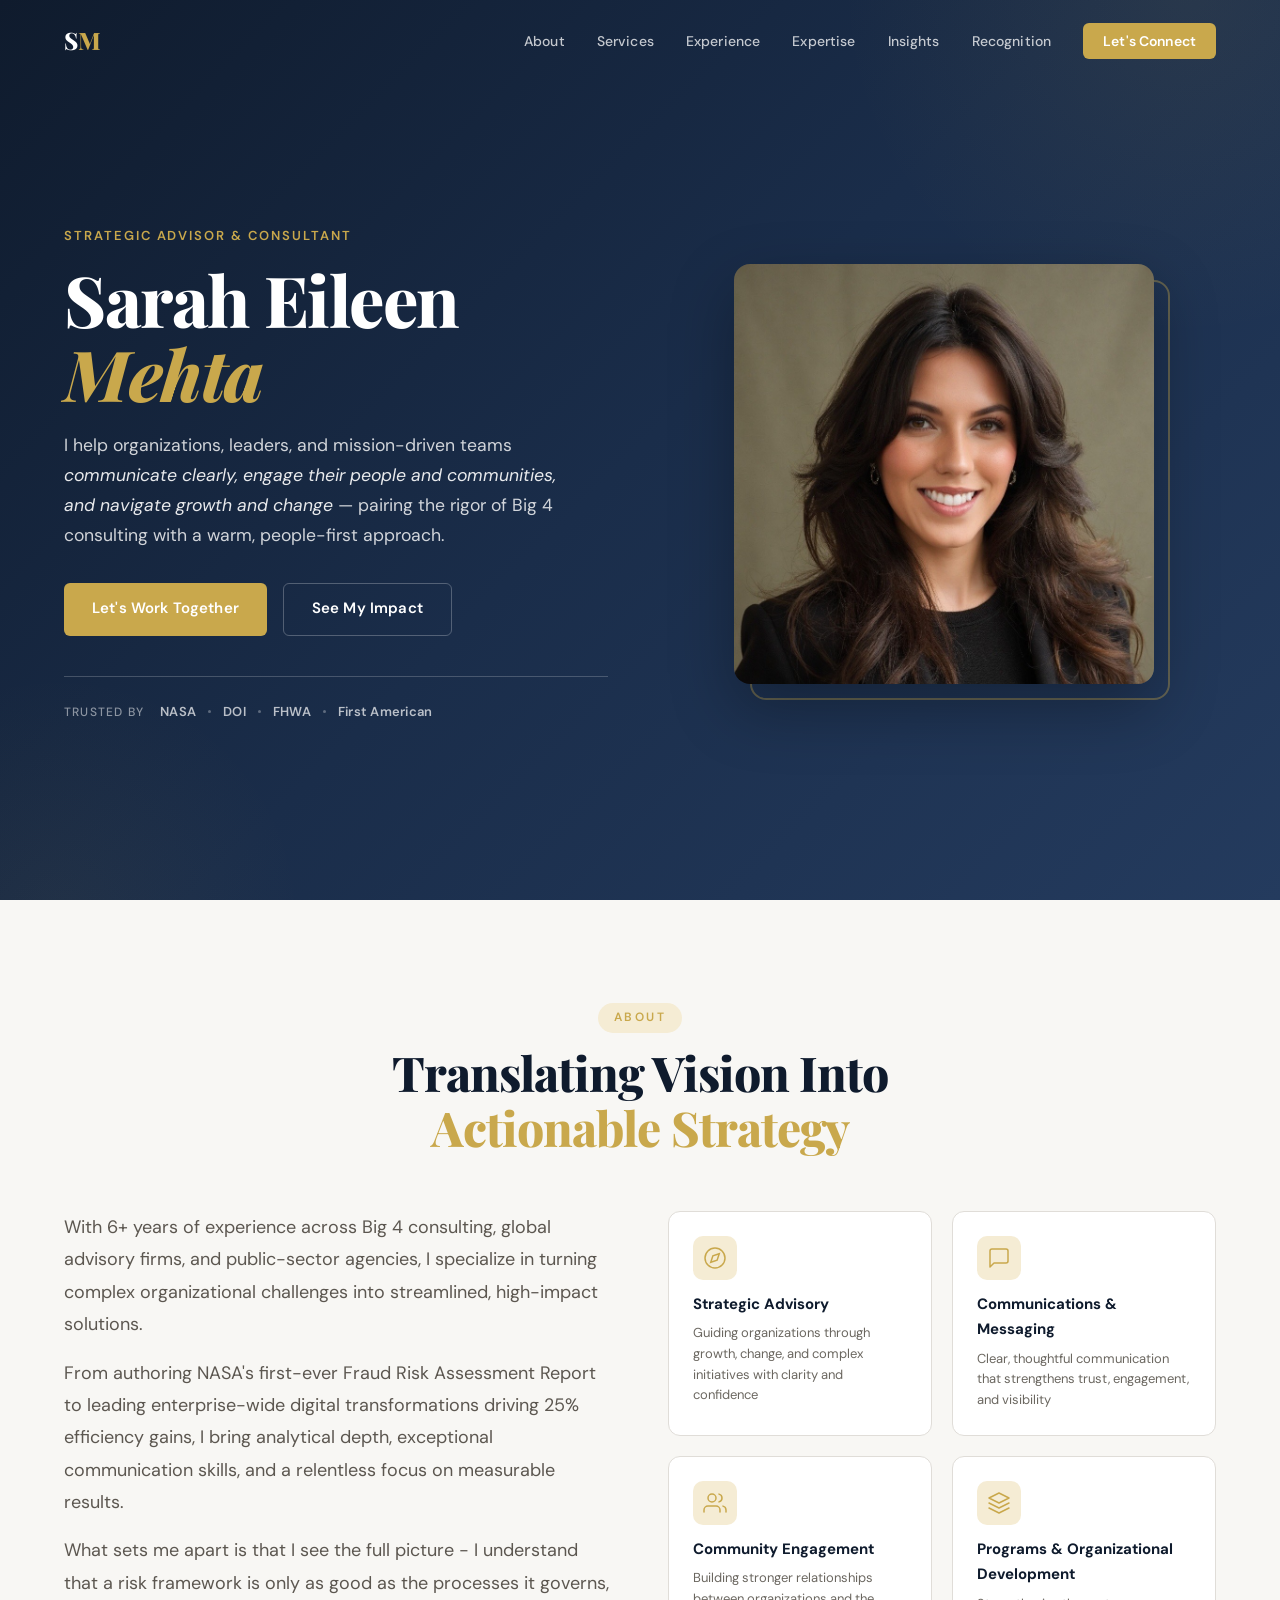
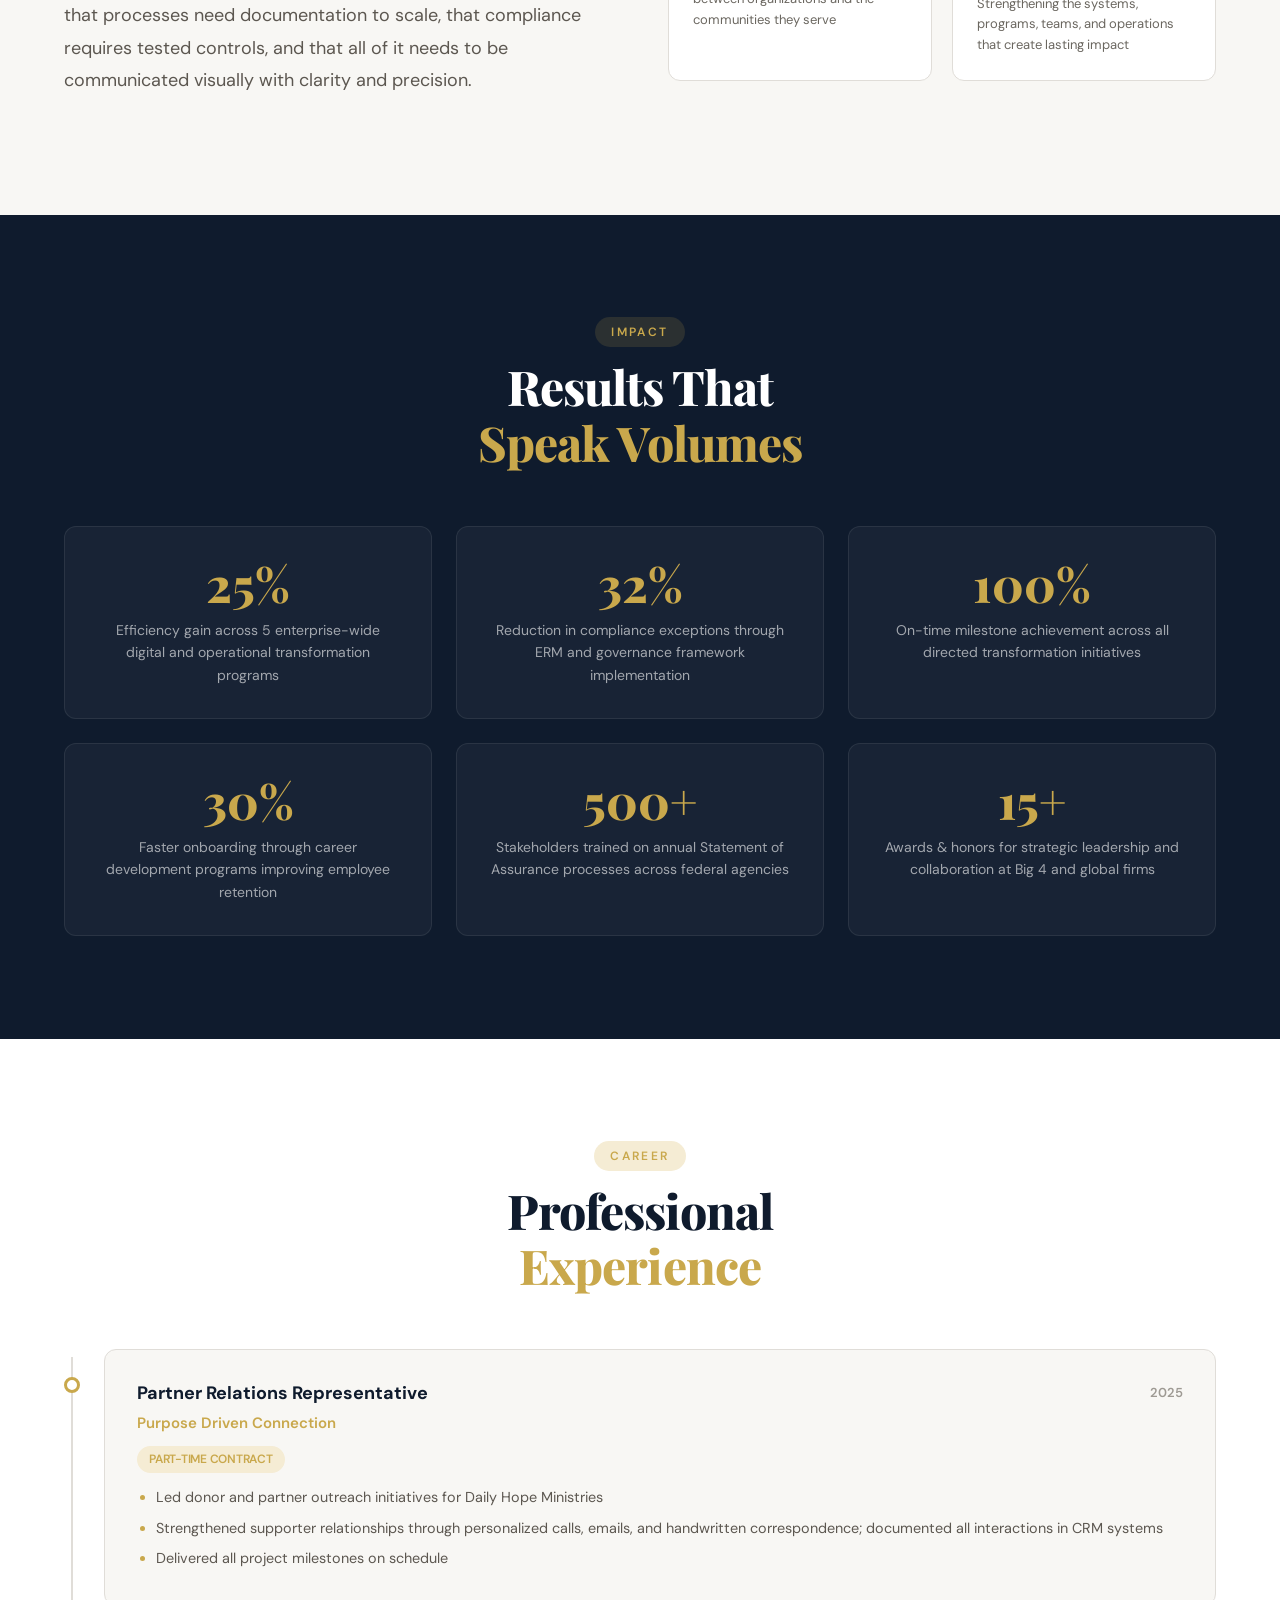
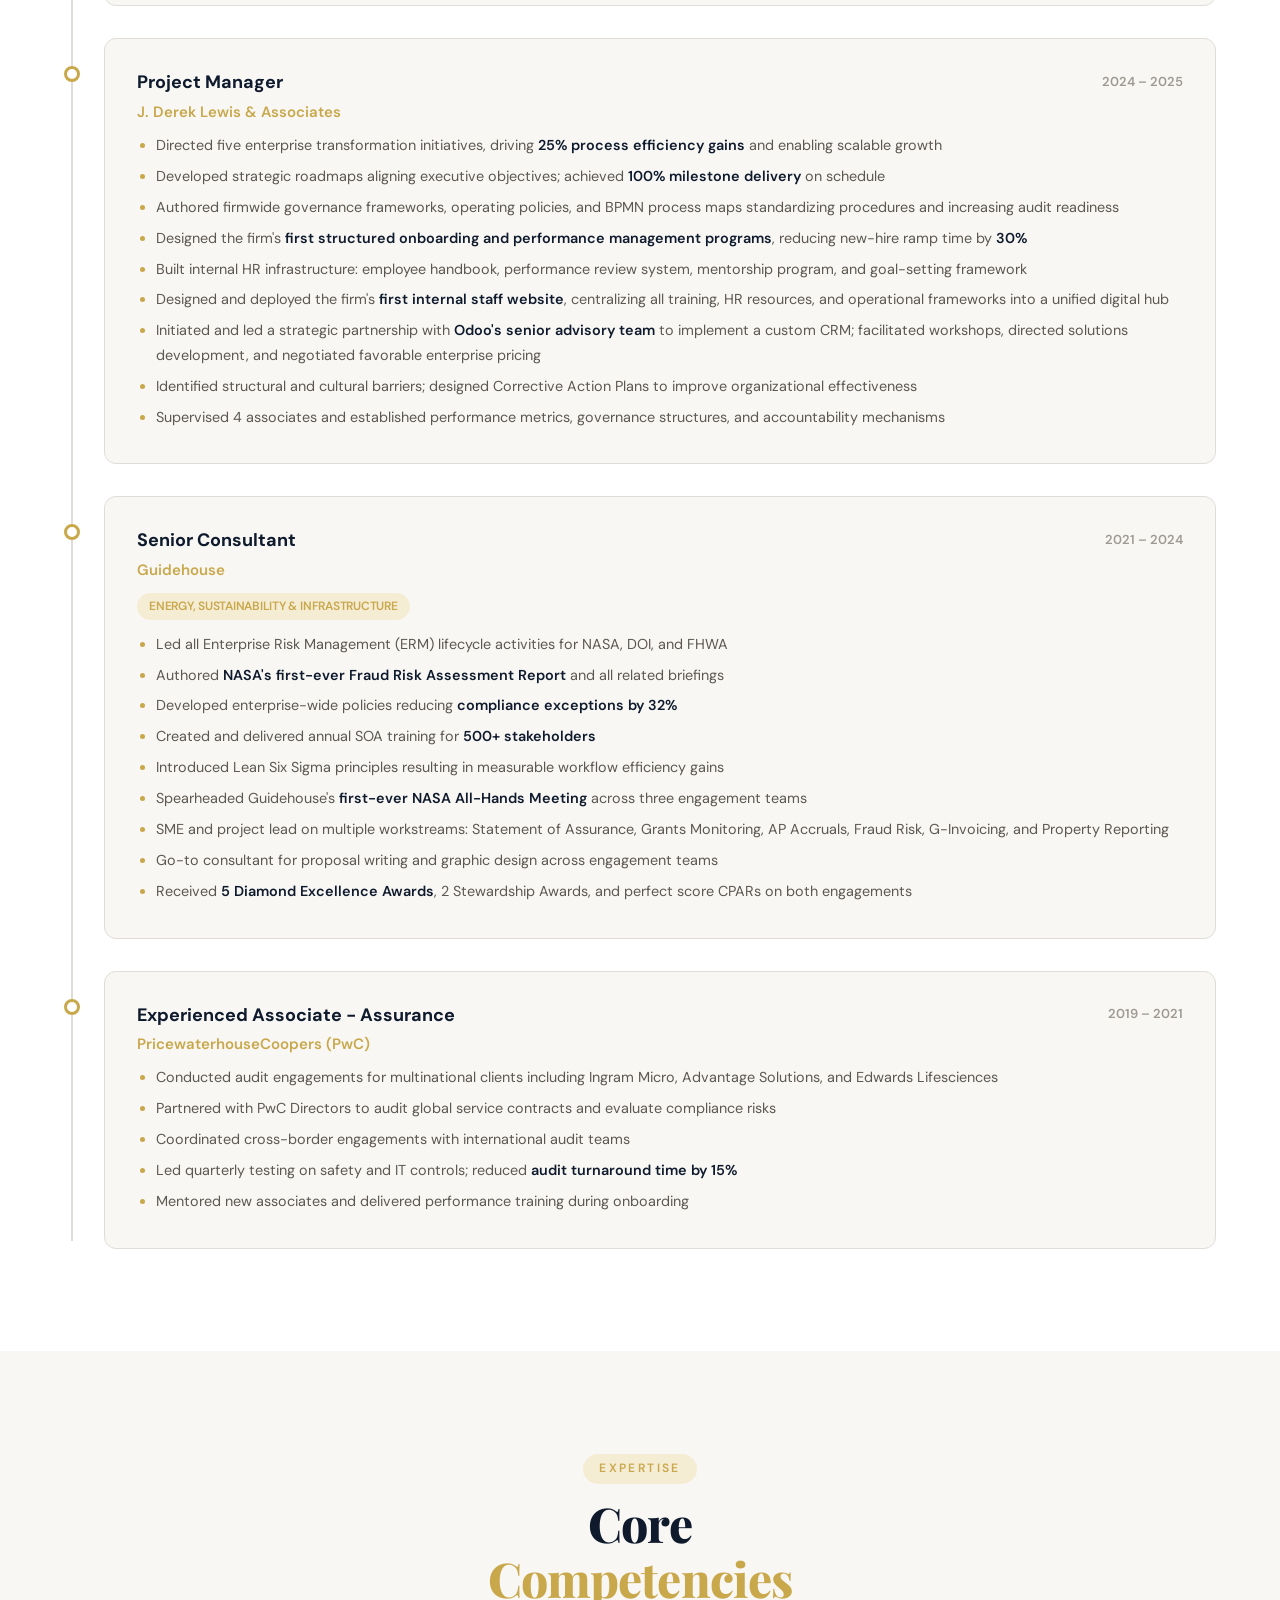
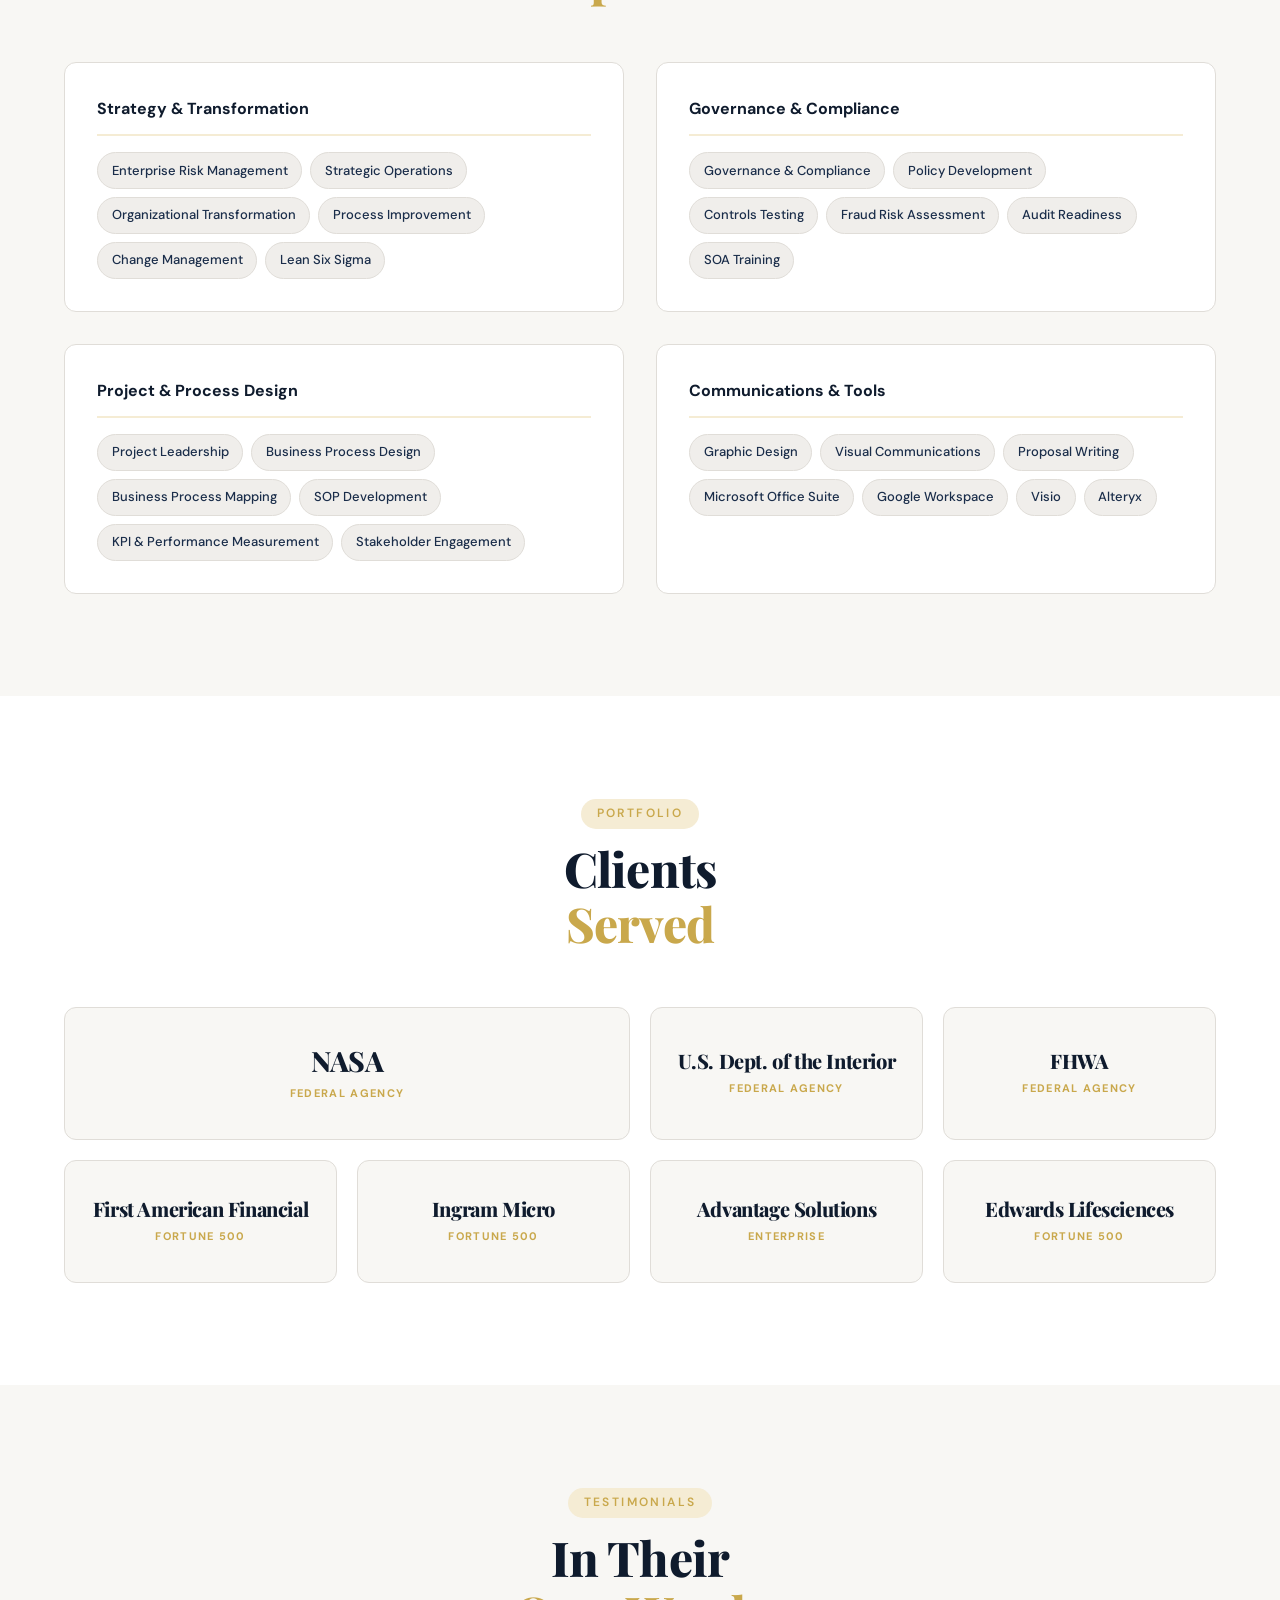
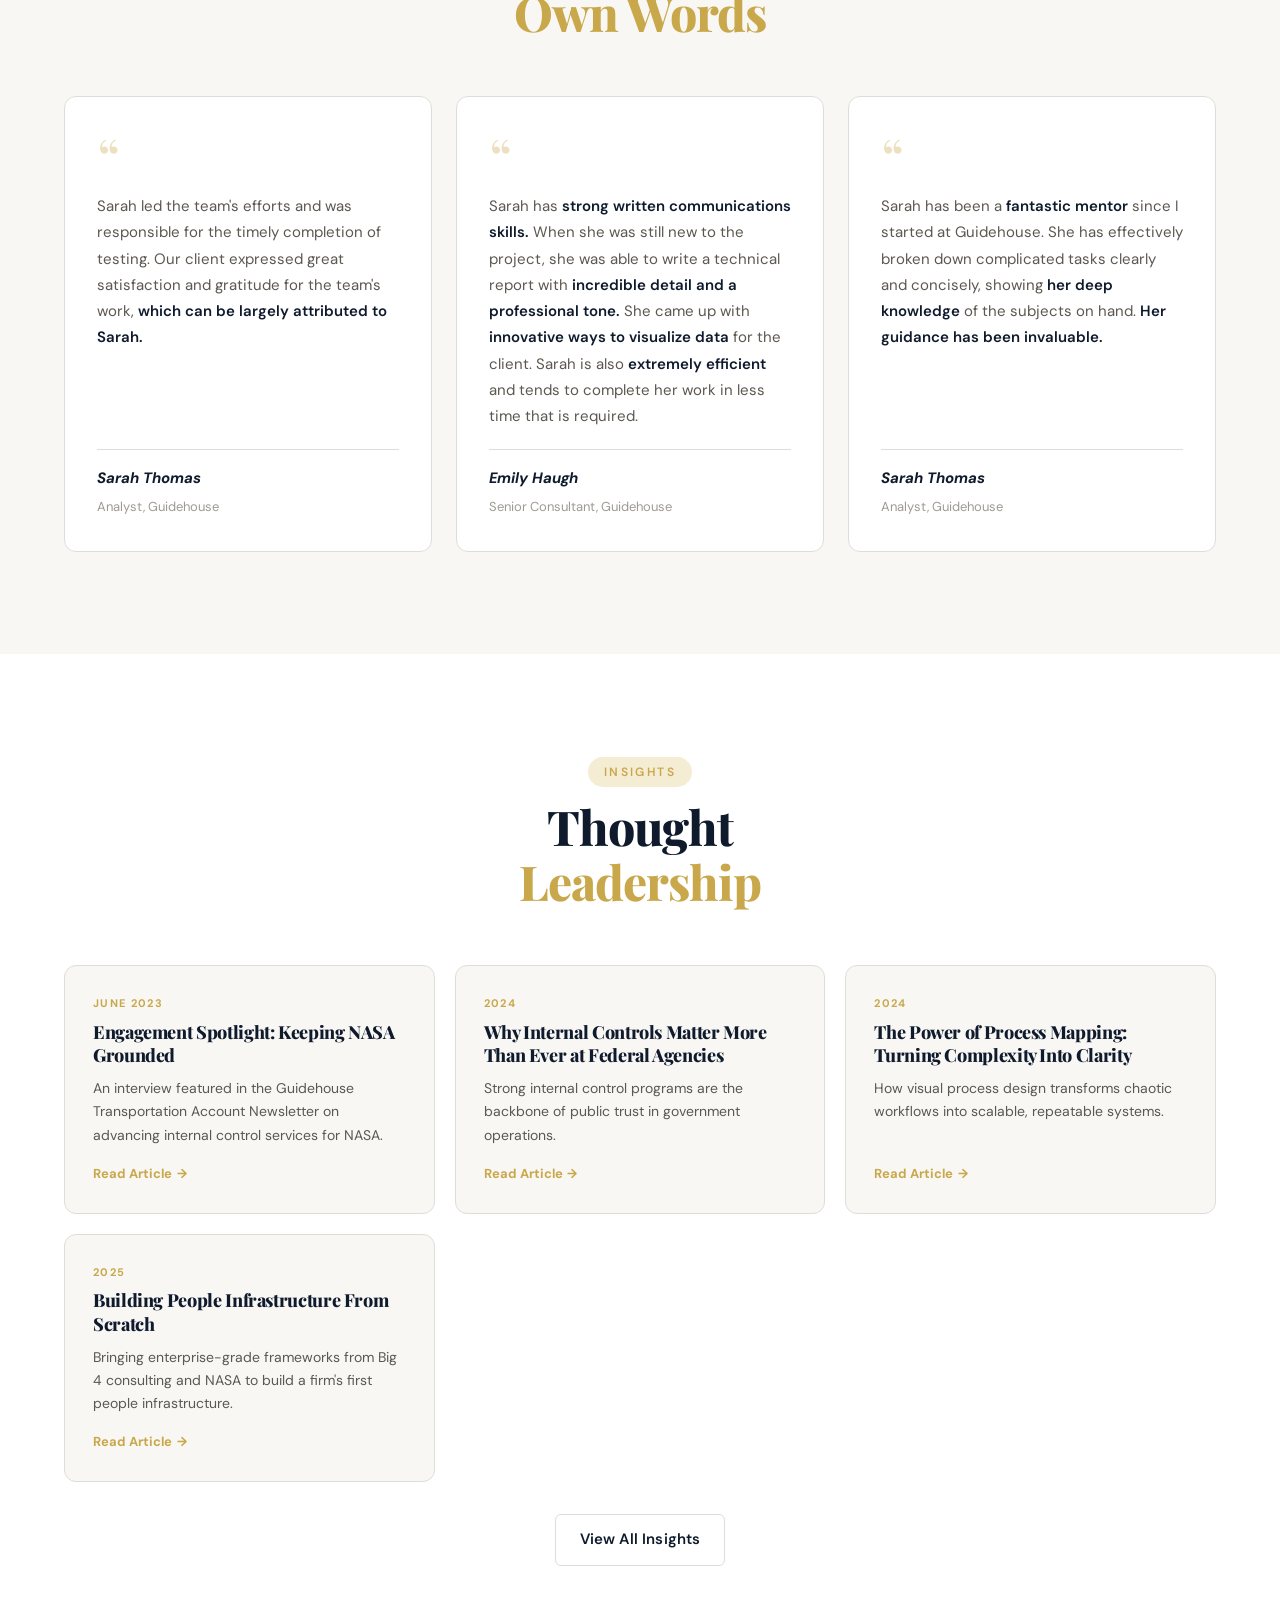
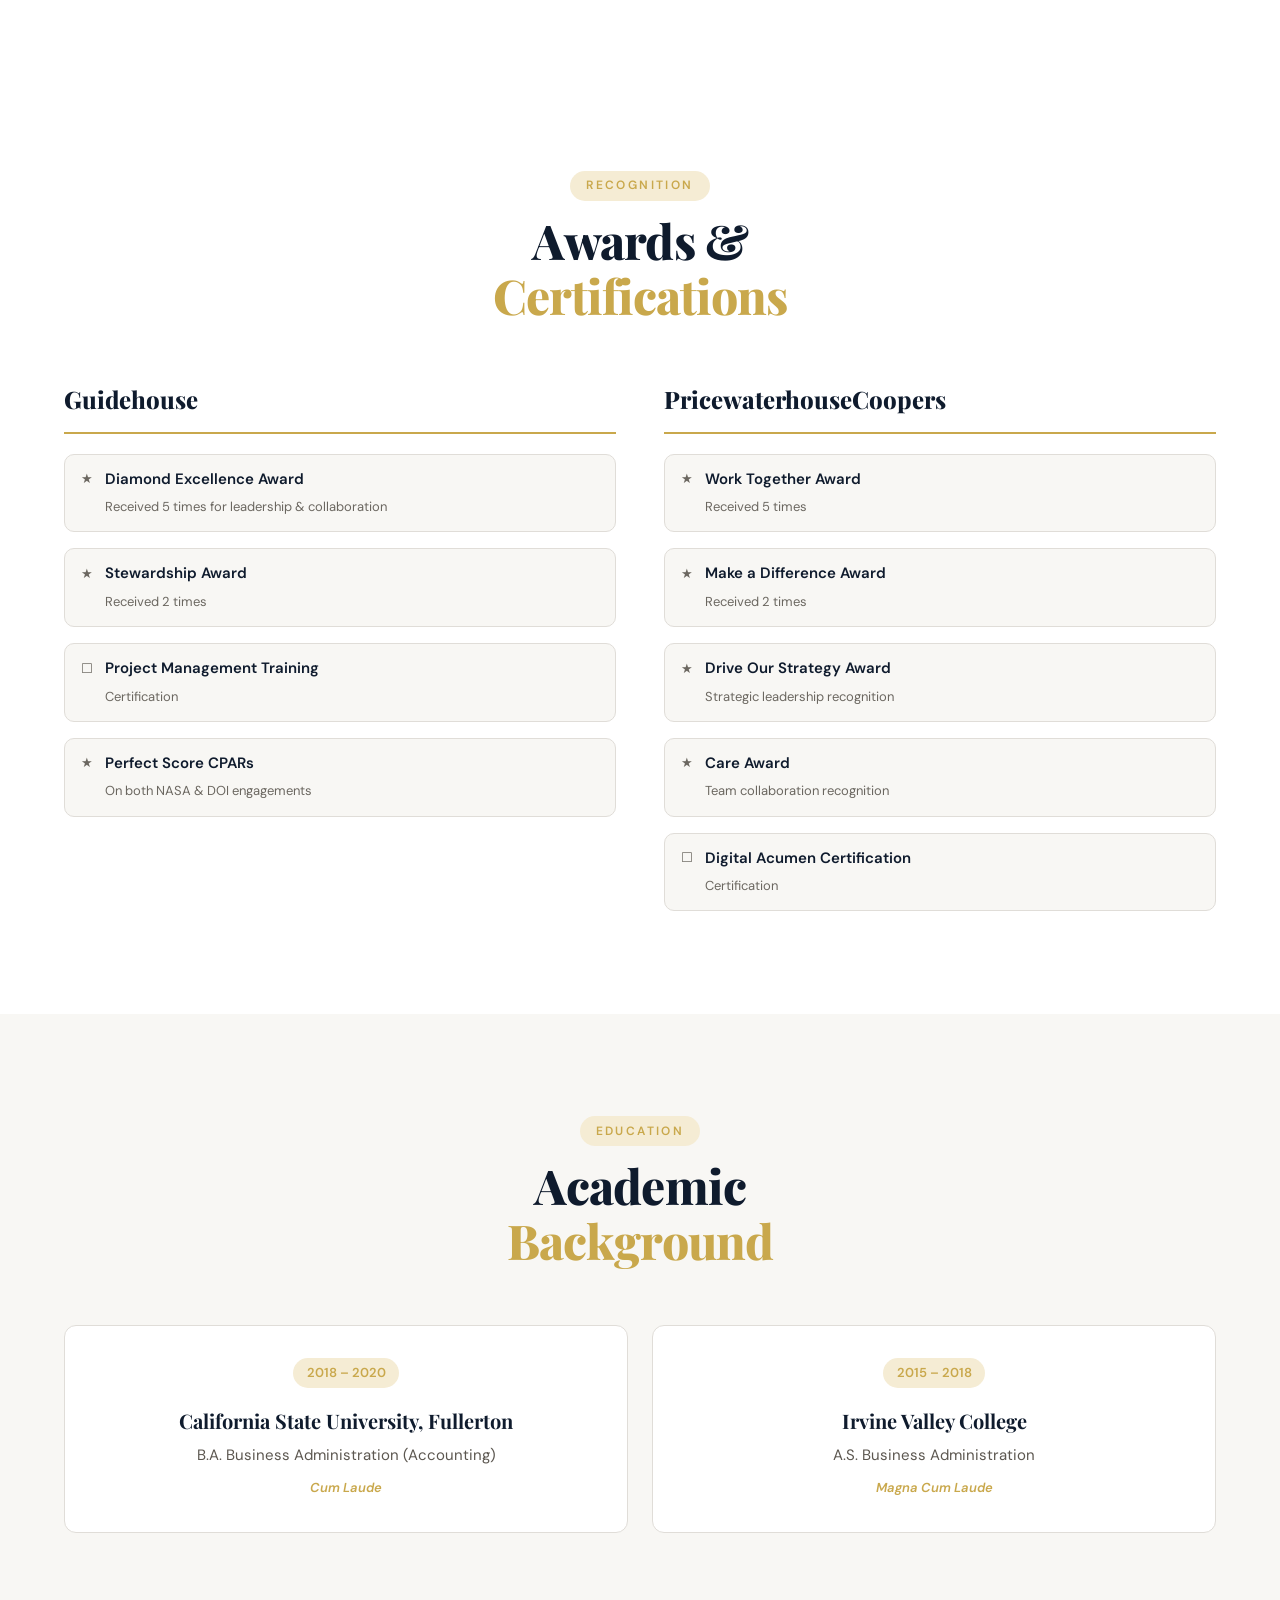
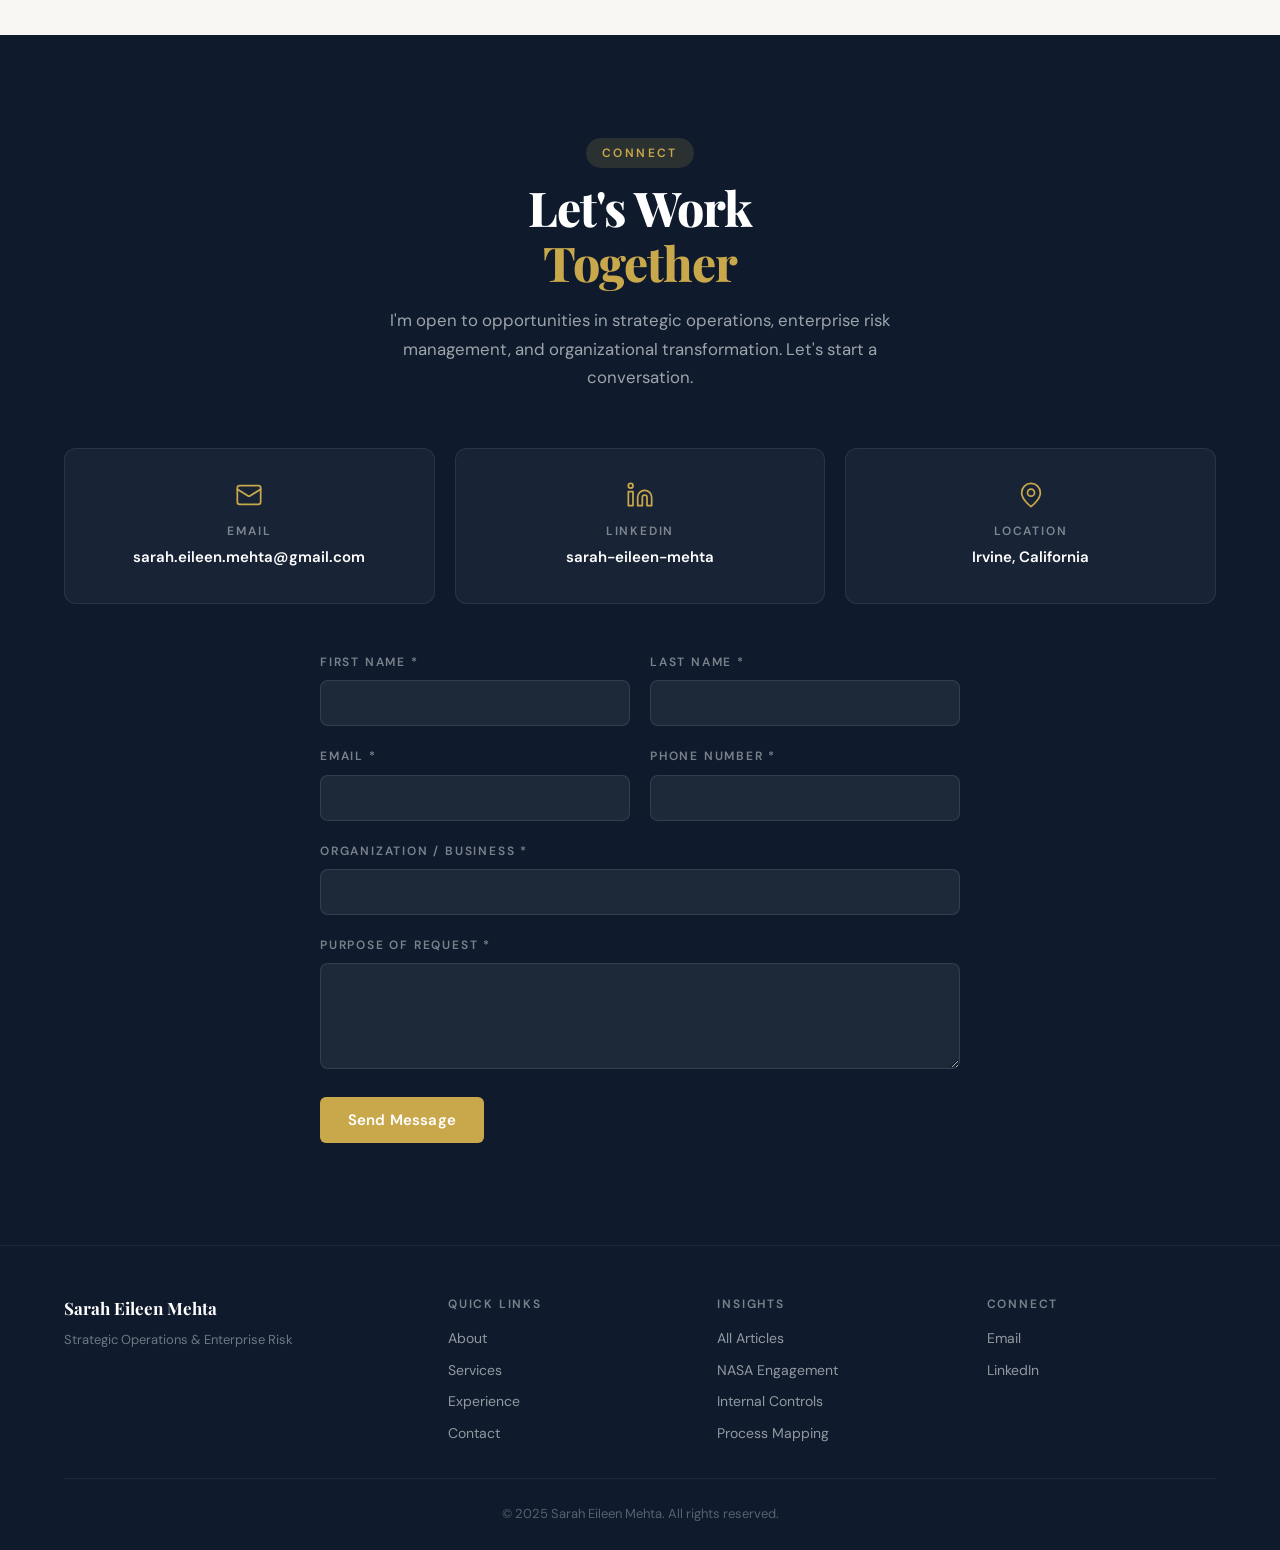
==== commit 9b96f5fe: "Reposition services + homepage for strategic-advisor audience Broaden language from enterprise-risk/" ====
--- a/index.html
+++ b/index.html
@@ -3,8 +3,8 @@
 <head>
     <meta charset="UTF-8">
     <meta name="viewport" content="width=device-width, initial-scale=1.0">
-    <title>Sarah Eileen Mehta | Strategic Operations & Enterprise Risk Leader</title>
-    <meta name="description" content="Strategic operations and enterprise risk leader with 6+ years driving organizational transformation for Fortune 500 and federal clients including NASA, DOI, and FHWA.">
+    <title>Sarah Eileen Mehta | Strategic Advisor & Consultant</title>
+    <meta name="description" content="Strategic advisor and consultant helping organizations, leaders, and mission-driven teams communicate clearly, engage their communities, and navigate growth and change — backed by Big 4 consulting and federal experience with NASA, DOI, and FHWA.">
     <link rel="preconnect" href="https://fonts.googleapis.com">
     <link rel="preconnect" href="https://fonts.gstatic.com" crossorigin>
     <link href="https://fonts.googleapis.com/css2?family=DM+Sans:wght@400;500;600;700&family=Playfair+Display:ital,wght@0,700;0,800;0,900;1,700&display=swap" rel="stylesheet">
@@ -35,9 +35,9 @@
 <section class="hero" id="hero">
     <div class="hero__container">
         <div class="hero__content">
-            <p class="hero__label">Strategic Operations & Enterprise Risk</p>
+            <p class="hero__label">Strategic Advisor & Consultant</p>
             <h1 class="hero__title">Sarah Eileen<br><span class="hero__title-accent">Mehta</span></h1>
-            <p class="hero__subtitle">I help organizations build processes that are <em>sound, documented, compliant, tested, and clear</em> - from risk framework to visual deliverable.</p>
+            <p class="hero__subtitle">I help organizations, leaders, and mission-driven teams <em>communicate clearly, engage their people and communities, and navigate growth and change</em> — pairing the rigor of Big 4 consulting with a warm, people-first approach.</p>
             <div class="hero__actions">
                 <a href="contact.html" class="btn btn--primary">Let's Work Together</a>
                 <a href="#impact" class="btn btn--ghost">See My Impact</a>
@@ -78,31 +78,31 @@
             <div class="about__services fade-in">
                 <div class="service-card">
                     <div class="service-card__icon">
-                        <svg width="24" height="24" viewBox="0 0 24 24" fill="none" stroke="currentColor" stroke-width="1.5"><path d="M12 22s8-4 8-10V5l-8-3-8 3v7c0 6 8 10 8 10z"/></svg>
+                        <svg width="24" height="24" viewBox="0 0 24 24" fill="none" stroke="currentColor" stroke-width="1.5"><circle cx="12" cy="12" r="10"/><polygon points="16.24 7.76 14.12 14.12 7.76 16.24 9.88 9.88 16.24 7.76"/></svg>
                     </div>
-                    <h3>Enterprise Risk Management</h3>
-                    <p>ERM lifecycle, fraud risk assessments, governance frameworks, and compliance strategy</p>
+                    <h3>Strategic Advisory</h3>
+                    <p>Guiding organizations through growth, change, and complex initiatives with clarity and confidence</p>
                 </div>
                 <div class="service-card">
                     <div class="service-card__icon">
-                        <svg width="24" height="24" viewBox="0 0 24 24" fill="none" stroke="currentColor" stroke-width="1.5"><path d="M22 12h-4l-3 9L9 3l-3 9H2"/></svg>
+                        <svg width="24" height="24" viewBox="0 0 24 24" fill="none" stroke="currentColor" stroke-width="1.5" stroke-linecap="round" stroke-linejoin="round"><path d="M21 15a2 2 0 0 1-2 2H7l-4 4V5a2 2 0 0 1 2-2h14a2 2 0 0 1 2 2z"/></svg>
                     </div>
-                    <h3>Strategic Operations</h3>
-                    <p>Process improvement, organizational transformation, business process mapping, and SOP development</p>
+                    <h3>Communications & Messaging</h3>
+                    <p>Clear, thoughtful communication that strengthens trust, engagement, and visibility</p>
                 </div>
                 <div class="service-card">
                     <div class="service-card__icon">
-                        <svg width="24" height="24" viewBox="0 0 24 24" fill="none" stroke="currentColor" stroke-width="1.5"><path d="M2 3h6a4 4 0 0 1 4 4v14a3 3 0 0 0-3-3H2z"/><path d="M22 3h-6a4 4 0 0 0-4 4v14a3 3 0 0 1 3-3h7z"/></svg>
+                        <svg width="24" height="24" viewBox="0 0 24 24" fill="none" stroke="currentColor" stroke-width="1.5" stroke-linecap="round" stroke-linejoin="round"><path d="M17 21v-2a4 4 0 0 0-4-4H5a4 4 0 0 0-4 4v2"/><circle cx="9" cy="7" r="4"/><path d="M23 21v-2a4 4 0 0 0-3-3.87"/><path d="M16 3.13a4 4 0 0 1 0 7.75"/></svg>
                     </div>
-                    <h3>Policy & Governance</h3>
-                    <p>Policy development, controls testing, audit readiness, and SOA training delivery</p>
+                    <h3>Community Engagement</h3>
+                    <p>Building stronger relationships between organizations and the communities they serve</p>
                 </div>
                 <div class="service-card">
                     <div class="service-card__icon">
-                        <svg width="24" height="24" viewBox="0 0 24 24" fill="none" stroke="currentColor" stroke-width="1.5"><rect x="3" y="3" width="18" height="18" rx="2" ry="2"/><line x1="3" y1="9" x2="21" y2="9"/><line x1="9" y1="21" x2="9" y2="9"/></svg>
+                        <svg width="24" height="24" viewBox="0 0 24 24" fill="none" stroke="currentColor" stroke-width="1.5" stroke-linecap="round" stroke-linejoin="round"><polygon points="12 2 2 7 12 12 22 7 12 2"/><polyline points="2 17 12 22 22 17"/><polyline points="2 12 12 17 22 12"/></svg>
                     </div>
-                    <h3>Visual Communications</h3>
-                    <p>Graphic design, presentation development, report design, and change management materials</p>
+                    <h3>Programs & Organizational Development</h3>
+                    <p>Strengthening the systems, programs, teams, and operations that create lasting impact</p>
                 </div>
             </div>
         </div>
--- a/styles.css
+++ b/styles.css
@@ -696,6 +696,7 @@
 /* Capabilities grid (reuses service-card look) */
 .capabilities { background: var(--white); }
 .capabilities__grid { display: grid; grid-template-columns: repeat(2, 1fr); gap: 1.5rem; }
+.capabilities__grid--three { grid-template-columns: repeat(3, 1fr); }
 .capability-card {
     background: var(--off-white); border: 1px solid var(--gray-200);
     border-radius: 14px; padding: 2rem; transition: all var(--transition);
@@ -741,9 +742,11 @@
 @media (max-width: 1024px) {
     .engagement__grid { grid-template-columns: 1fr; }
     .process__grid { grid-template-columns: repeat(2, 1fr); }
+    .capabilities__grid--three { grid-template-columns: repeat(2, 1fr); }
 }
 @media (max-width: 768px) {
-    .capabilities__grid { grid-template-columns: 1fr; }
+    .capabilities__grid,
+    .capabilities__grid--three { grid-template-columns: 1fr; }
     .process__grid { grid-template-columns: 1fr; }
     .services-page__hero-actions { flex-direction: column; align-items: stretch; }
 }
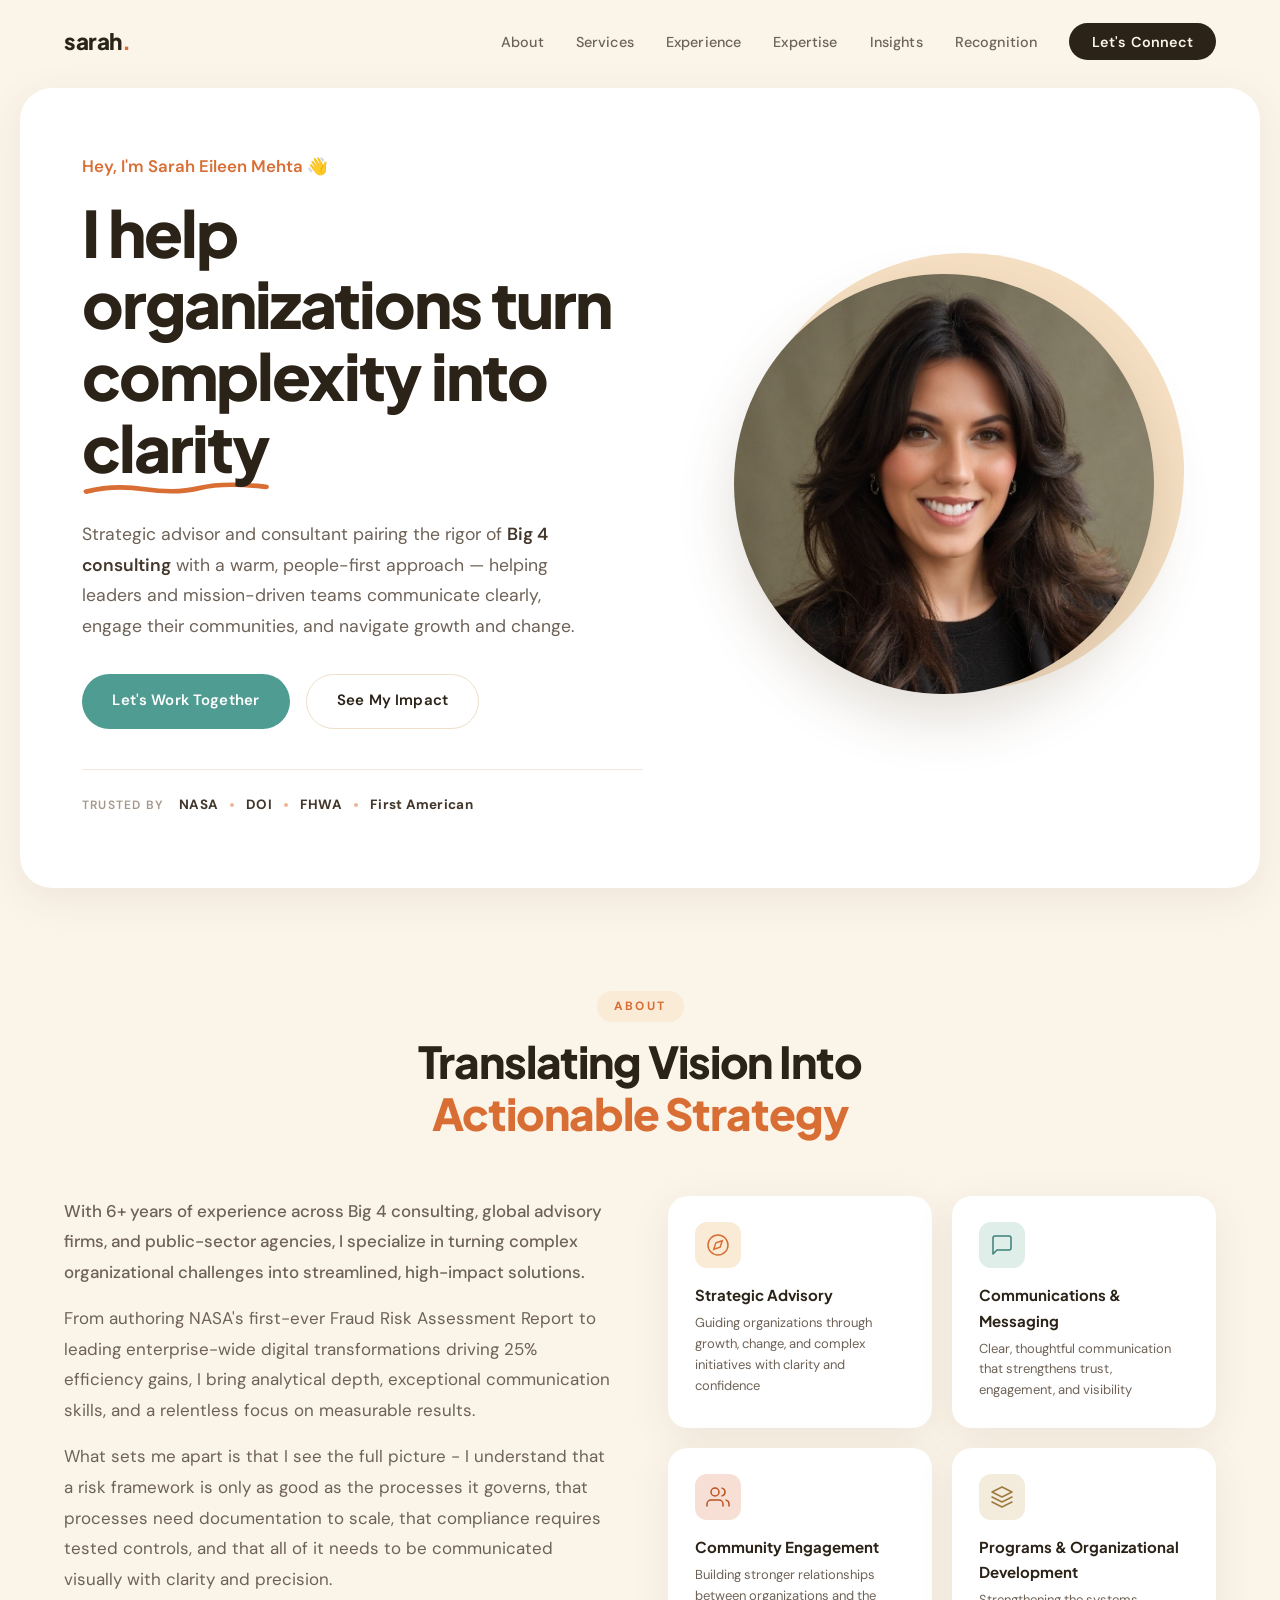
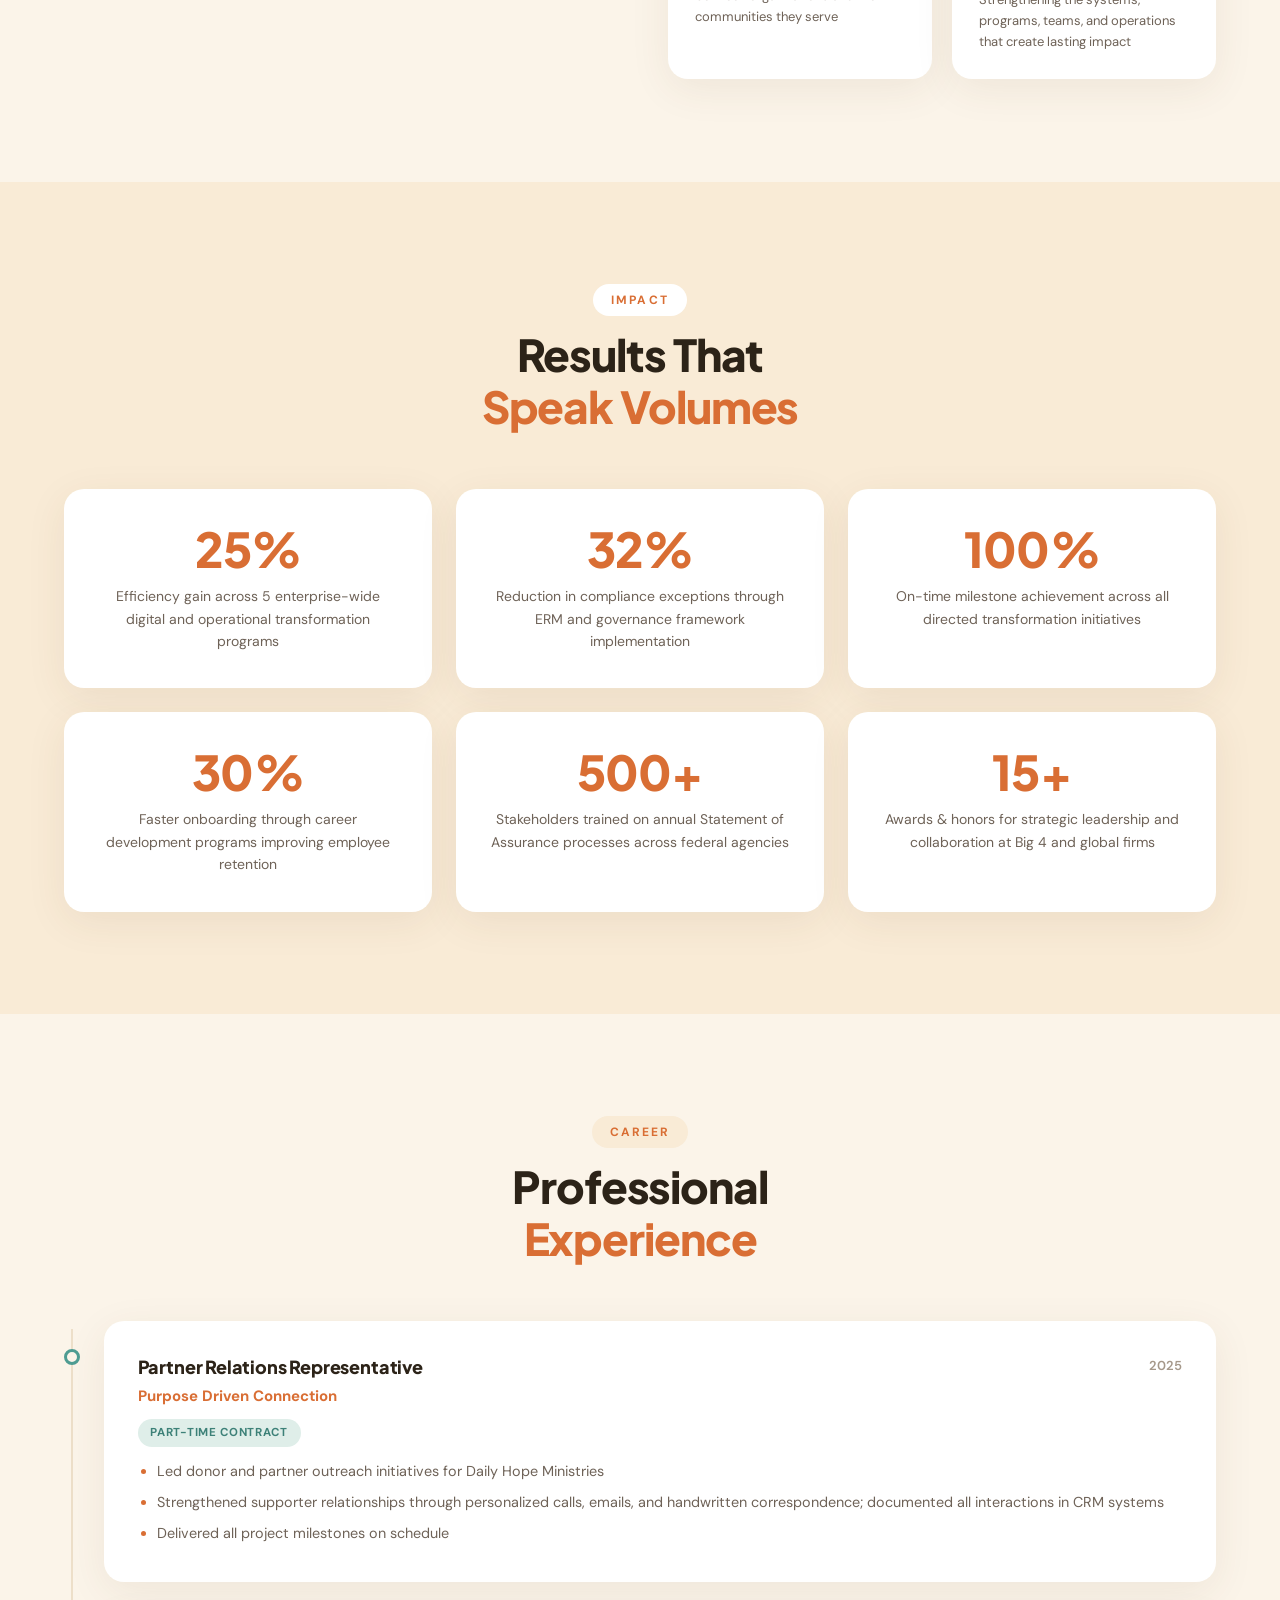
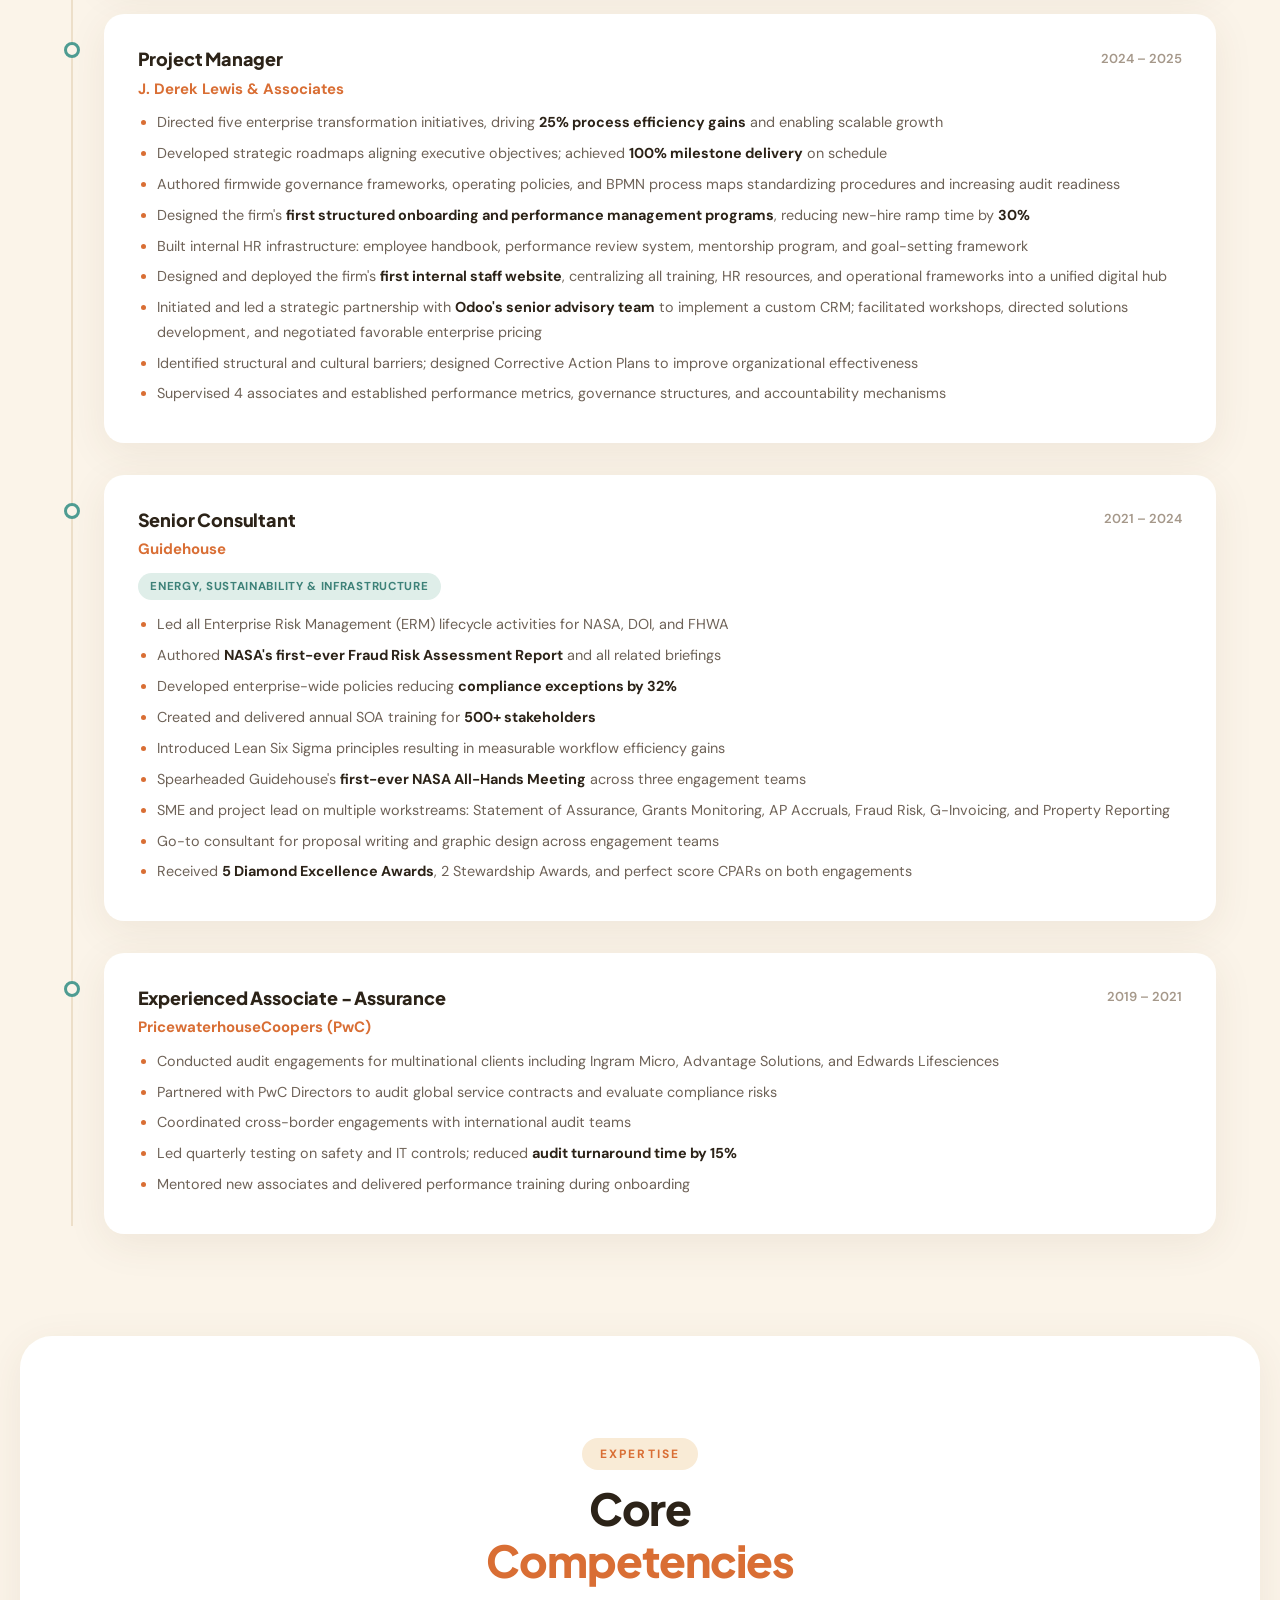
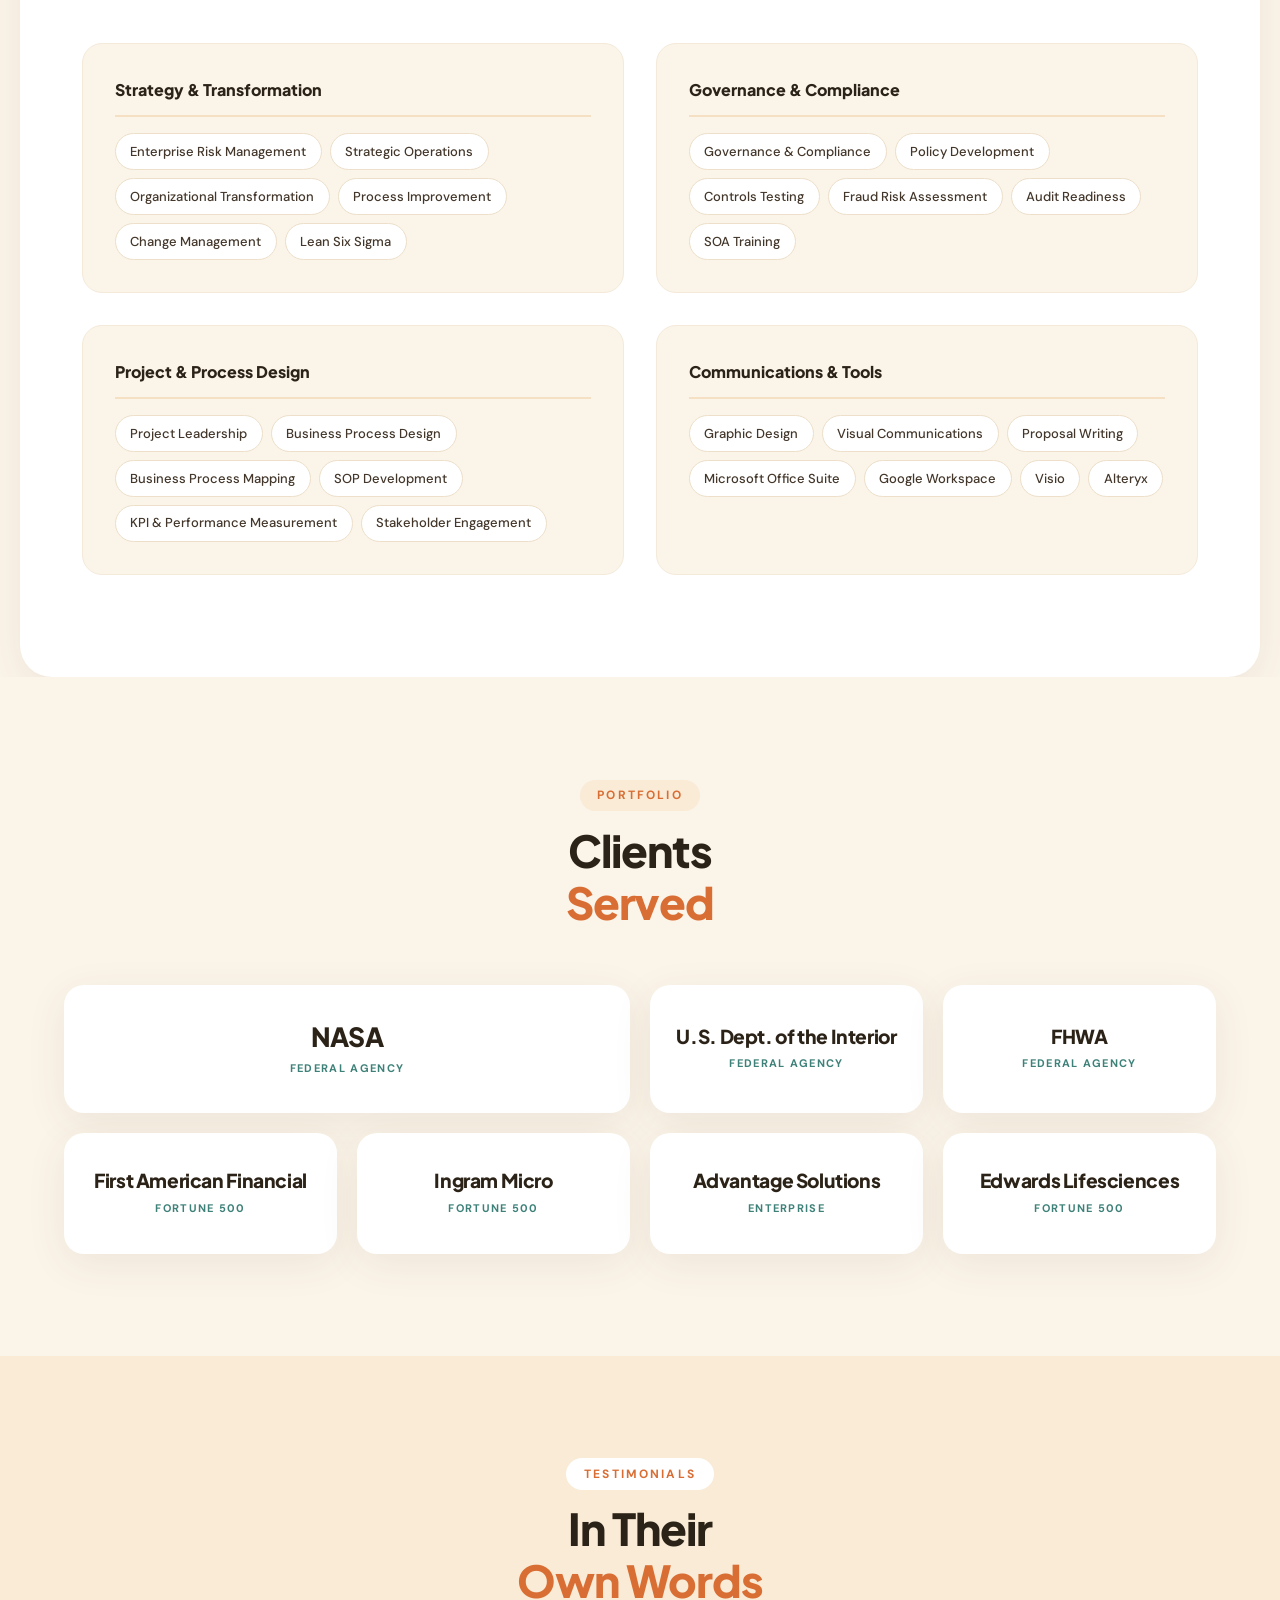
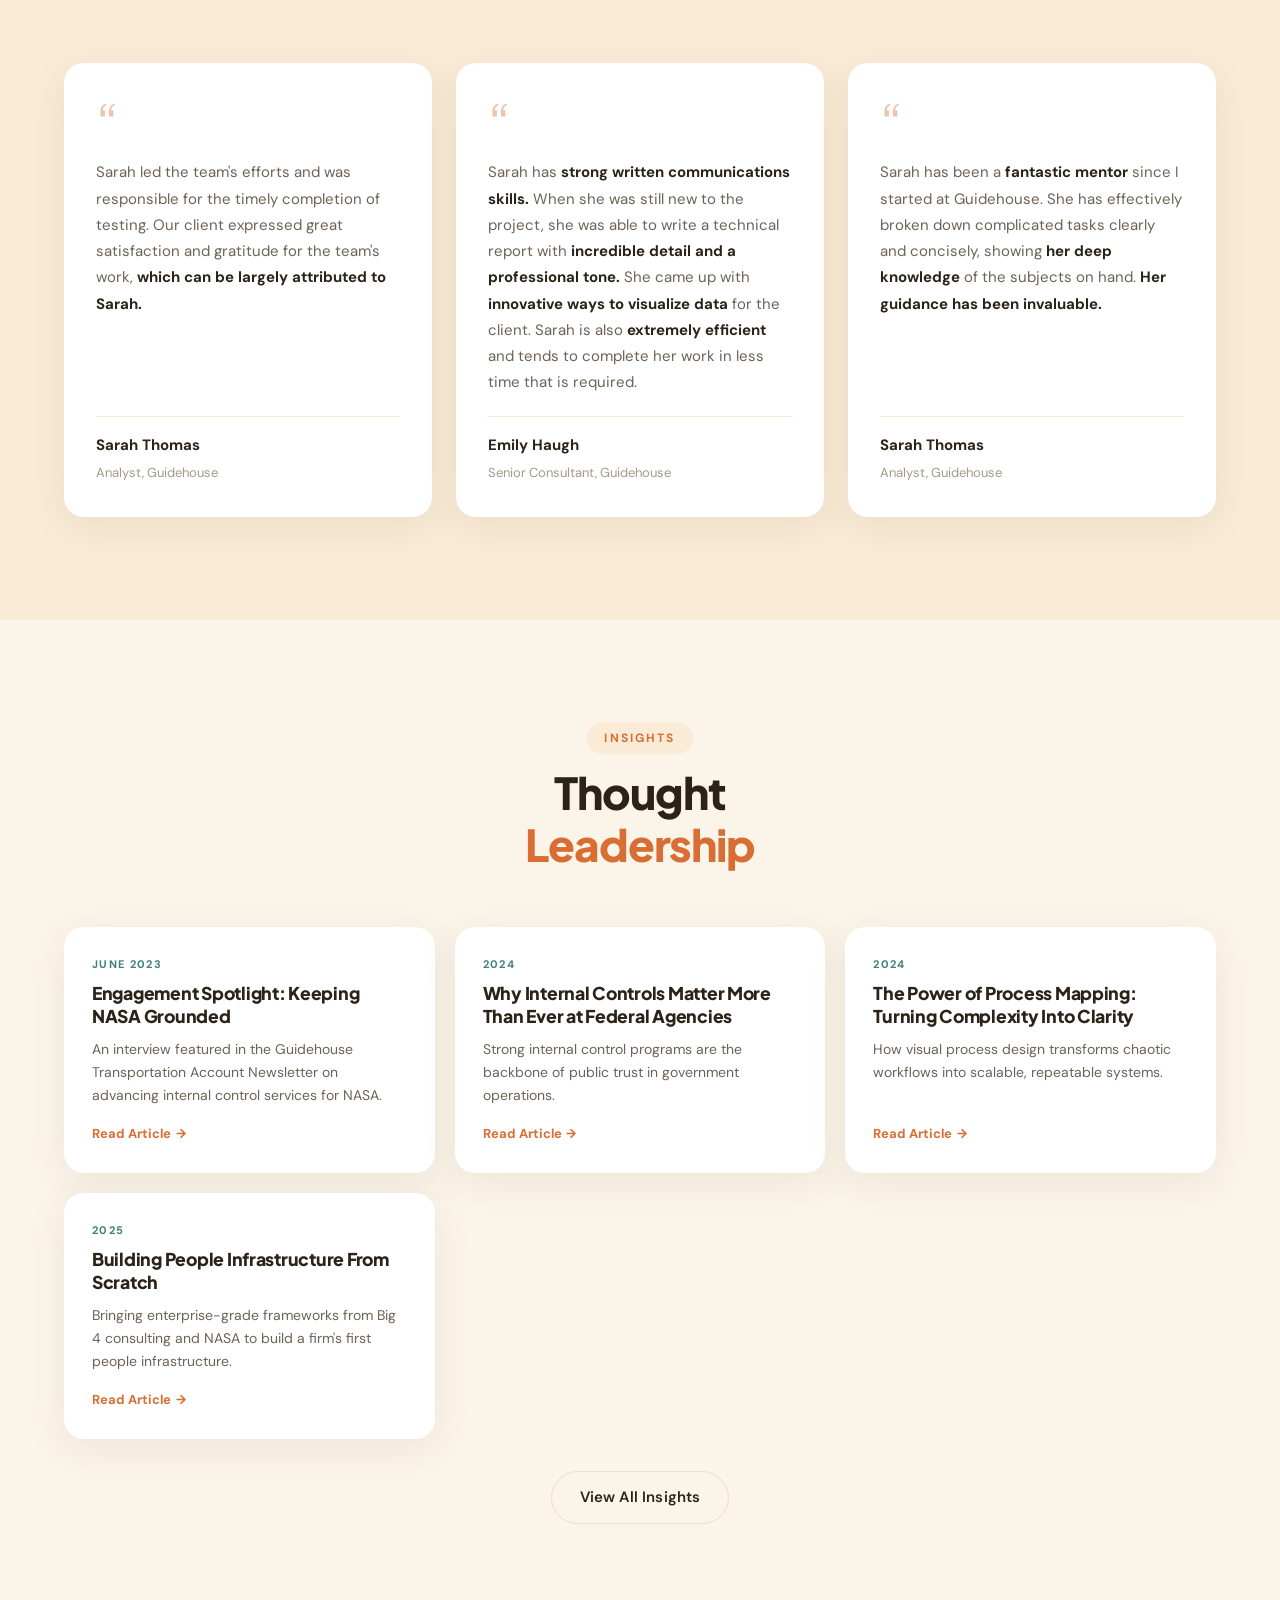
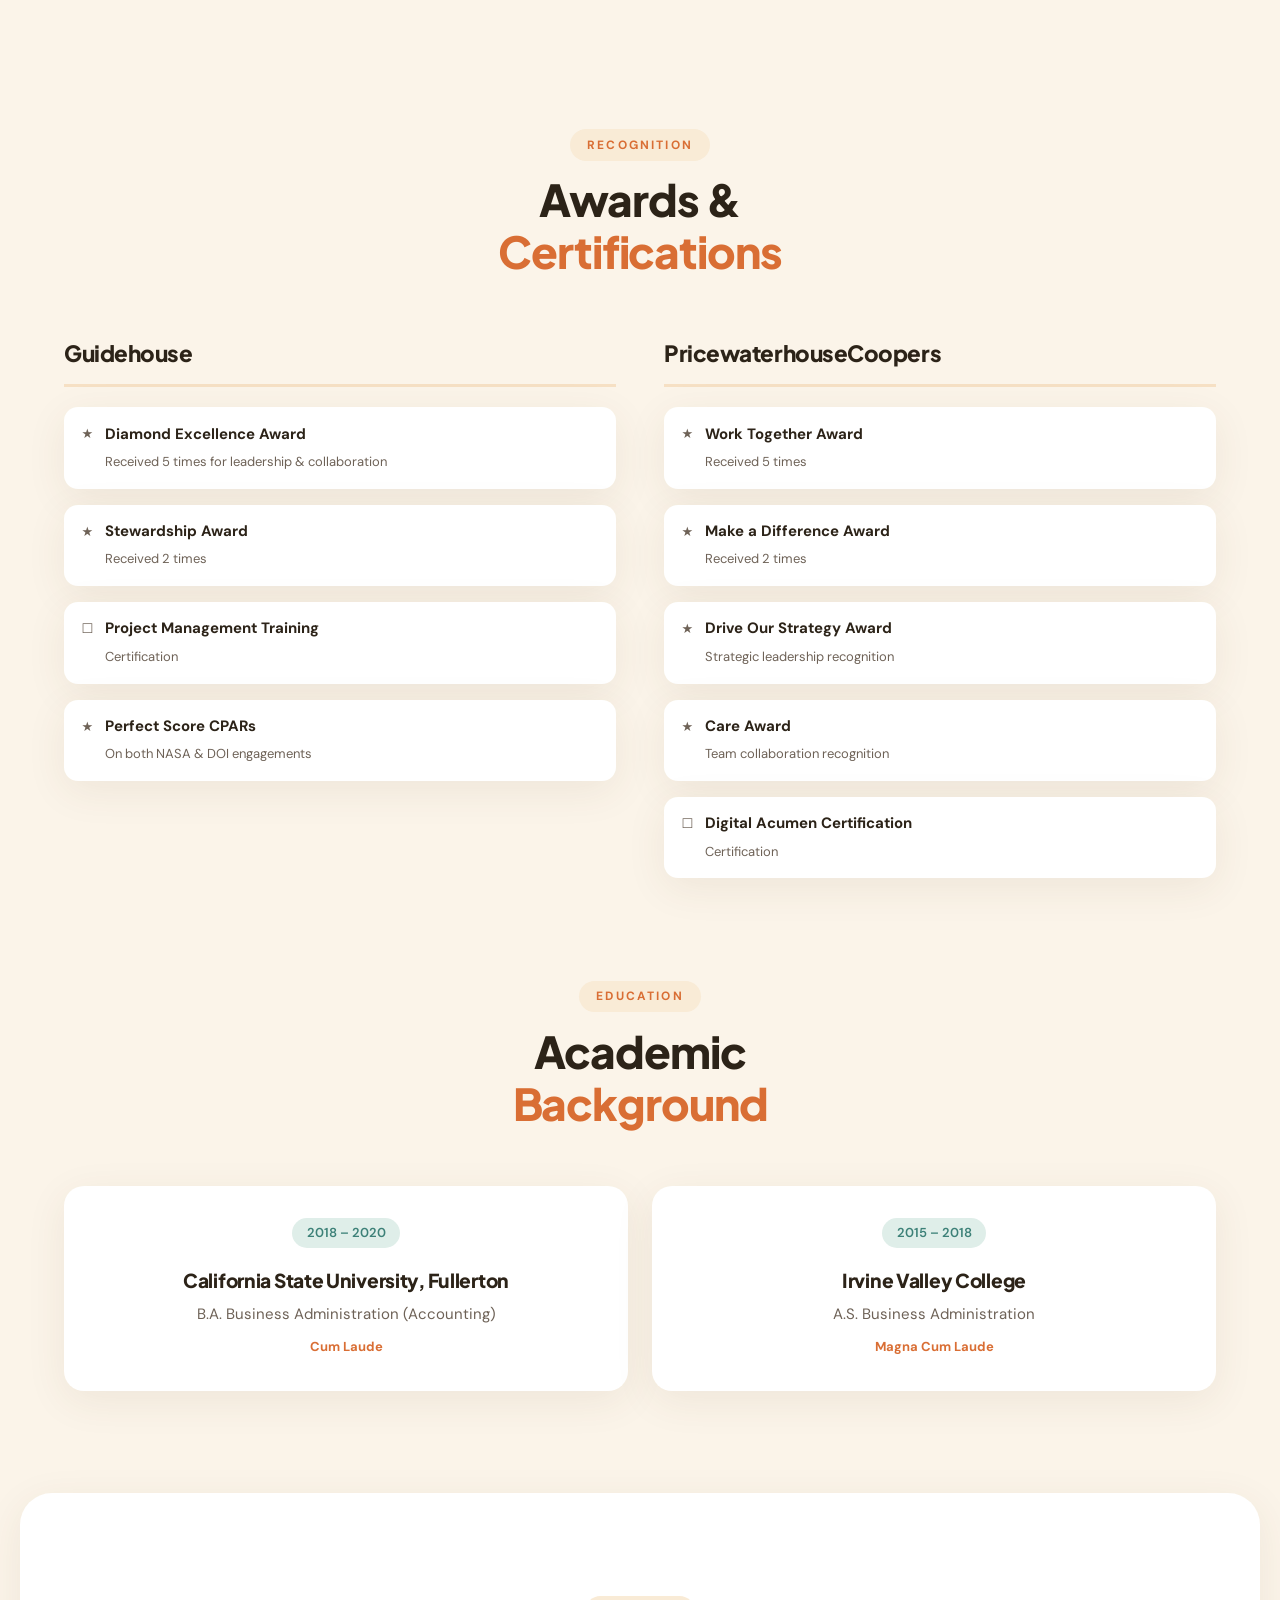
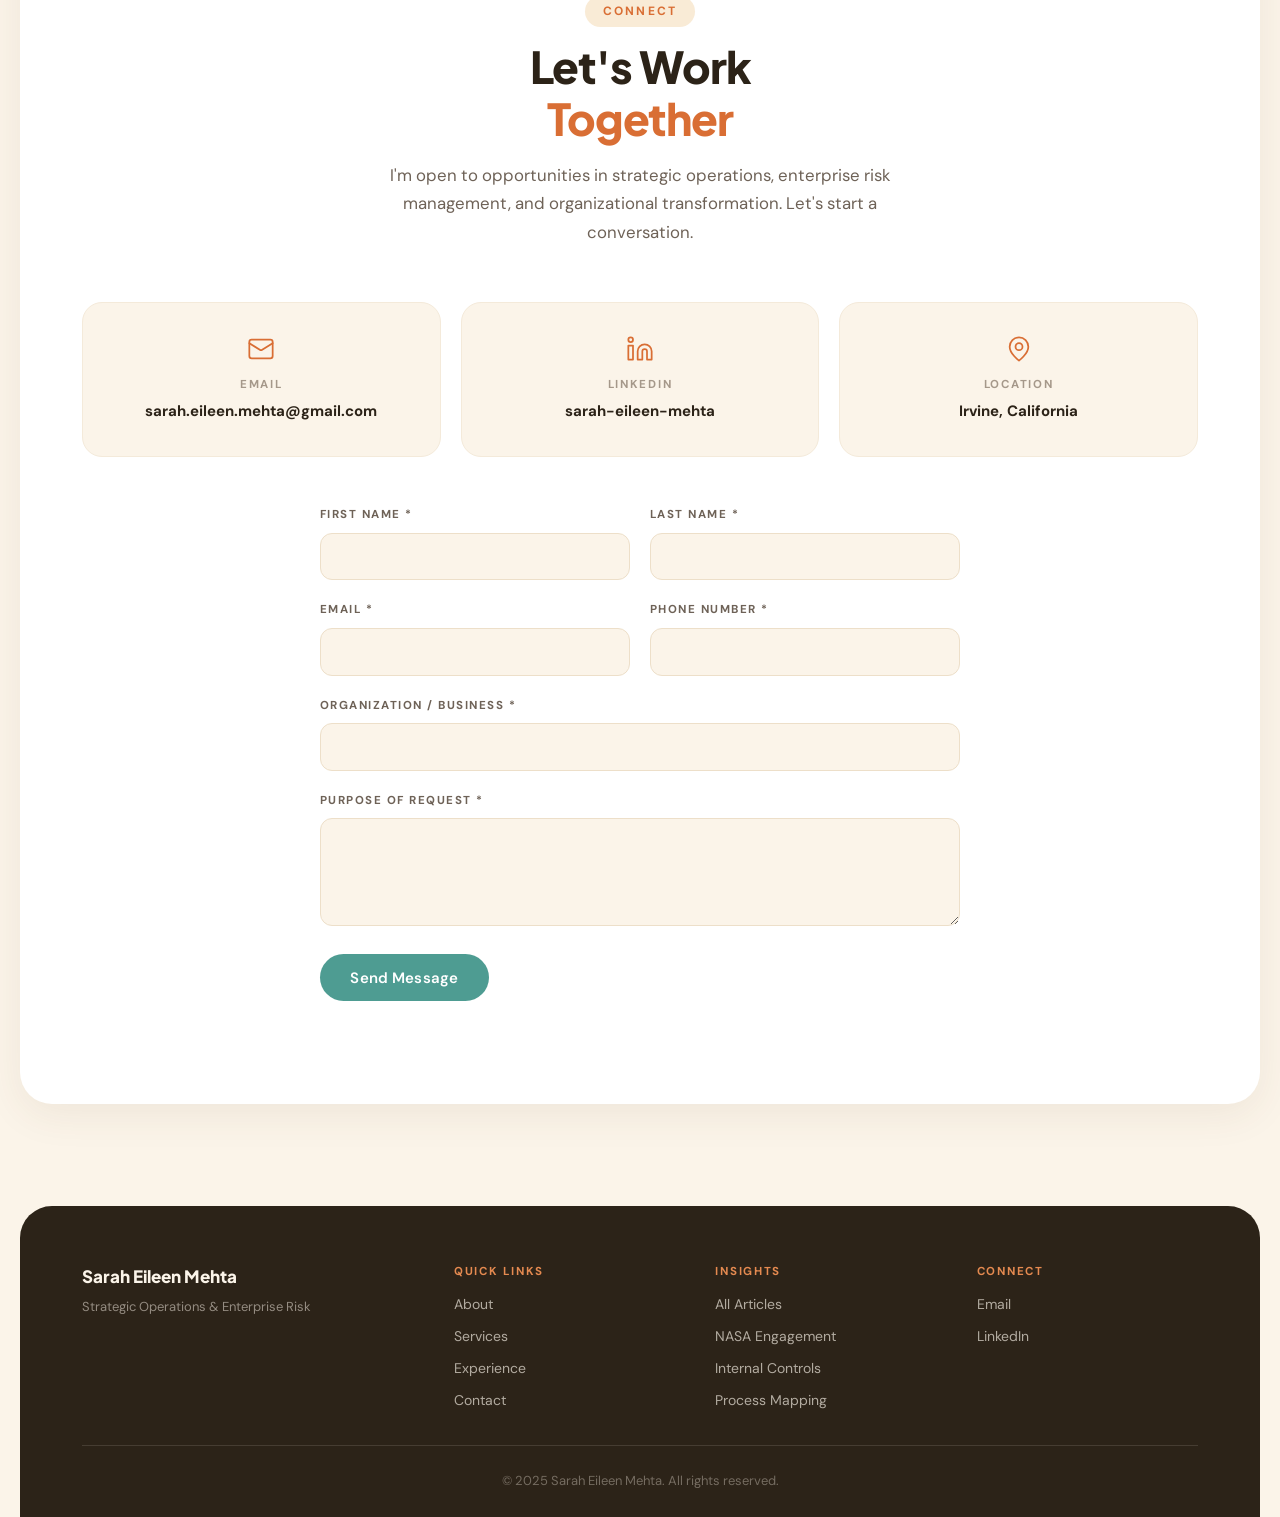
==== commit fc091b10: "Redesign: warm cream/terracotta/teal palette with friendly modern layout - Replace navy+gold Playfai" ====
--- a/index.html
+++ b/index.html
@@ -7,7 +7,7 @@
     <meta name="description" content="Strategic advisor and consultant helping organizations, leaders, and mission-driven teams communicate clearly, engage their communities, and navigate growth and change — backed by Big 4 consulting and federal experience with NASA, DOI, and FHWA.">
     <link rel="preconnect" href="https://fonts.googleapis.com">
     <link rel="preconnect" href="https://fonts.gstatic.com" crossorigin>
-    <link href="https://fonts.googleapis.com/css2?family=DM+Sans:wght@400;500;600;700&family=Playfair+Display:ital,wght@0,700;0,800;0,900;1,700&display=swap" rel="stylesheet">
+    <link href="https://fonts.googleapis.com/css2?family=DM+Sans:wght@400;500;600;700&family=Plus+Jakarta+Sans:wght@500;600;700;800&display=swap" rel="stylesheet">
     <link rel="stylesheet" href="styles.css">
 </head>
 <body>
@@ -15,7 +15,7 @@
 <!-- Navigation -->
 <nav class="nav" id="nav">
     <div class="nav__container">
-        <a href="#hero" class="nav__logo">S<span class="nav__logo-accent">M</span></a>
+        <a href="#hero" class="nav__logo">sarah<span class="nav__logo-accent">.</span></a>
         <button class="nav__toggle" id="navToggle" aria-label="Toggle navigation">
             <span></span><span></span><span></span>
         </button>
@@ -35,9 +35,9 @@
 <section class="hero" id="hero">
     <div class="hero__container">
         <div class="hero__content">
-            <p class="hero__label">Strategic Advisor & Consultant</p>
-            <h1 class="hero__title">Sarah Eileen<br><span class="hero__title-accent">Mehta</span></h1>
-            <p class="hero__subtitle">I help organizations, leaders, and mission-driven teams <em>communicate clearly, engage their people and communities, and navigate growth and change</em> — pairing the rigor of Big 4 consulting with a warm, people-first approach.</p>
+            <p class="hero__label">Hey, I'm Sarah Eileen Mehta 👋</p>
+            <h1 class="hero__title">I help organizations turn complexity into <span class="hero__title-accent">clarity</span></h1>
+            <p class="hero__subtitle">Strategic advisor and consultant pairing the rigor of <em>Big 4 consulting</em> with a warm, people-first approach — helping leaders and mission-driven teams communicate clearly, engage their communities, and navigate growth and change.</p>
             <div class="hero__actions">
                 <a href="contact.html" class="btn btn--primary">Let's Work Together</a>
                 <a href="#impact" class="btn btn--ghost">See My Impact</a>
@@ -562,6 +562,7 @@
             </div>
         </div>
         <form class="contact__form fade-in" id="contactForm">
+            <input type="text" name="website" tabindex="-1" autocomplete="off" aria-hidden="true" style="position:absolute;left:-9999px;width:1px;height:1px;opacity:0">
             <div class="form__row">
                 <div class="form__group">
                     <label for="firstName" class="form__label">First Name *</label>
@@ -702,22 +703,35 @@
         btn.textContent = 'Sending...';
         btn.disabled = true;
 
+        // Honeypot: bots fill hidden fields. Pretend success without sending.
+        if (form.website && form.website.value) { window.location.href = 'thank-you.html'; return; }
+
         const data = {
-            firstName: form.firstName.value,
-            lastName: form.lastName.value,
-            email: form.email.value,
-            phone: form.phone.value,
-            organization: form.organization.value,
-            purpose: form.purpose.value,
+            firstName: form.firstName.value.trim(),
+            lastName: form.lastName.value.trim(),
+            email: form.email.value.trim(),
+            phone: form.phone.value.trim(),
+            organization: form.organization.value.trim(),
+            purpose: form.purpose.value.trim(),
             submittedAt: new Date().toISOString()
         };
 
+        // Guard: don't send blank inquiries.
+        if (!data.firstName || !data.email) {
+            btn.textContent = 'Please fill in the required fields';
+            btn.disabled = false;
+            setTimeout(() => { btn.textContent = originalText; }, 3000);
+            return;
+        }
+
         try {
+            // Send as url-encoded form data: this content type survives `no-cors`,
+            // so Zapier receives named fields instead of an unparsed text/plain blob.
             await fetch(WEBHOOK_URL, {
                 method: 'POST',
-                headers: { 'Content-Type': 'application/json' },
+                headers: { 'Content-Type': 'application/x-www-form-urlencoded;charset=UTF-8' },
                 mode: 'no-cors',
-                body: JSON.stringify(data)
+                body: new URLSearchParams(data).toString()
             });
             window.location.href = 'thank-you.html';
         } catch (err) {
--- a/styles.css
+++ b/styles.css
@@ -1,66 +1,52 @@
 /* ========================================
    Sarah Eileen Mehta - Professional Portfolio
-   Color: Navy + Gold | Type: Playfair + DM Sans
+   Warm cream + terracotta + teal | Plus Jakarta Sans + DM Sans
    ======================================== */
-
-/* --- Custom Fonts --- */
-@font-face {
-    font-family: 'Azonix';
-    src: url('azonix/Azonix.otf') format('opentype');
-    font-weight: normal;
-    font-style: normal;
-}
-
-@font-face {
-    font-family: 'Tropical Avenue';
-    src: url('Tropical Avenue Personal Use Only.ttf') format('truetype');
-    font-weight: normal;
-    font-style: normal;
-}
-
-@font-face {
-    font-family: 'Herkey';
-    src: url('Herkey TTF.ttf') format('truetype');
-    font-weight: normal;
-    font-style: normal;
-}
-
-@font-face {
-    font-family: 'Bethany Elingston';
-    src: url('bethany_elingston/Bethany Elingston.otf') format('opentype');
-    font-weight: normal;
-    font-style: normal;
-}
-
-@font-face {
-    font-family: 'Voguella';
-    src: url('Voguella.ttf') format('truetype');
-    font-weight: normal;
-    font-style: normal;
-}
 
 /* --- Variables --- */
 :root {
-    --navy:       #0f1b2d;
-    --navy-light: #1a2d4a;
-    --navy-mid:   #243b5e;
-    --gold:       #c9a84c;
-    --gold-light: #dfc06a;
-    --gold-pale:  #f5ecd4;
+    /* New palette */
+    --cream:        #FBF4E9;
+    --peach:        #F6E0C4;
+    --peach-soft:   #F9EBD6;
+    --terracotta:   #D96E34;
+    --terracotta-2: #E58A50;
+    --rust:         #B85520;
+    --teal:         #4E9C92;
+    --teal-deep:    #3D8178;
+    --teal-tint:    #DFEEE9;
+    --ink:          #2C2318;
+    --ink-soft:     #43362A;
+
+    /* Legacy aliases (blog.css + shared components) */
+    --navy:       var(--ink);
+    --navy-light: #3B2F23;
+    --navy-mid:   #4A3B2C;
+    --gold:       var(--terracotta);
+    --gold-light: var(--terracotta-2);
+    --gold-pale:  var(--peach-soft);
     --white:      #ffffff;
-    --off-white:  #f8f7f4;
-    --gray-100:   #f0eeeb;
-    --gray-200:   #e0ddd8;
-    --gray-400:   #9e9a93;
-    --gray-600:   #6b6760;
-    --gray-800:   #3d3a35;
-    --text:       #2c2924;
-    --text-light: #5c5750;
+    --off-white:  var(--cream);
+    --gray-100:   #F4EADA;
+    --gray-200:   #EDDFC9;
+    --gray-400:   #A5988A;
+    --gray-600:   #6E6257;
+    --gray-800:   #43362A;
+    --text:       #4A4036;
+    --text-light: #6E6257;
+
     --font-body:  'DM Sans', system-ui, -apple-system, sans-serif;
-    --font-head:  'Playfair Display', Georgia, 'Times New Roman', serif;
+    --font-head:  'Plus Jakarta Sans', 'DM Sans', system-ui, sans-serif;
     --max-width:  1200px;
     --section-py: clamp(4.5rem, 8vw, 7rem);
+    --radius-card: 20px;
+    --radius-big:  32px;
+    --shadow-soft: 0 10px 40px rgba(94, 66, 32, 0.08);
+    --shadow-lift: 0 18px 48px rgba(94, 66, 32, 0.13);
     --transition: 0.35s cubic-bezier(0.25, 0.46, 0.45, 0.94);
+
+    /* Hand-drawn squiggle underline (terracotta) */
+    --squiggle: url("data:image/svg+xml,%3Csvg xmlns='http://www.w3.org/2000/svg' viewBox='0 0 120 12' preserveAspectRatio='none'%3E%3Cpath d='M3 9 Q 20 3, 40 7 T 75 6 T 117 5' fill='none' stroke='%23D96E34' stroke-width='4' stroke-linecap='round'/%3E%3C/svg%3E");
 }
 
 /* --- Reset --- */
@@ -71,7 +57,7 @@
     font-size: 1rem;
     line-height: 1.7;
     color: var(--text);
-    background: var(--white);
+    background: var(--cream);
     -webkit-font-smoothing: antialiased;
     -moz-osx-font-smoothing: grayscale;
     overflow-x: hidden;
@@ -80,10 +66,11 @@
 a { color: inherit; text-decoration: none; }
 ul { list-style: none; }
 strong { font-weight: 600; }
+:focus-visible { outline: 2px solid var(--teal); outline-offset: 3px; border-radius: 4px; }
 
 /* --- Utilities --- */
 .container { width: 90%; max-width: var(--max-width); margin: 0 auto; }
-.accent { color: var(--gold); }
+.accent { color: var(--terracotta); }
 .section { padding: var(--section-py) 0; }
 
 /* --- Fade In --- */
@@ -97,15 +84,15 @@
 /* ============ NAVIGATION ============ */
 .nav {
     position: fixed; top: 0; left: 0; right: 0; z-index: 1000;
-    padding: 1.25rem 0;
+    padding: 1.4rem 0;
     transition: background var(--transition), padding var(--transition), box-shadow var(--transition), transform 0.3s ease;
 }
 .nav--scrolled {
-    background: rgba(15, 27, 45, 0.97);
-    backdrop-filter: blur(12px);
-    -webkit-backdrop-filter: blur(12px);
+    background: rgba(251, 244, 233, 0.92);
+    backdrop-filter: blur(14px);
+    -webkit-backdrop-filter: blur(14px);
     padding: 0.75rem 0;
-    box-shadow: 0 2px 24px rgba(0,0,0,0.15);
+    box-shadow: 0 1px 0 var(--gray-200), 0 8px 32px rgba(94,66,32,0.06);
 }
 .nav--hidden { transform: translateY(-100%); }
 .nav__container {
@@ -113,126 +100,132 @@
     display: flex; align-items: center; justify-content: space-between;
 }
 .nav__logo {
-    font-family: var(--font-head); font-size: 1.5rem; font-weight: 800;
-    color: var(--white); letter-spacing: -0.02em;
-}
-.nav__logo-accent { color: var(--gold); }
+    font-family: var(--font-head); font-size: 1.4rem; font-weight: 800;
+    color: var(--ink); letter-spacing: -0.02em; text-transform: lowercase;
+}
+.nav__logo-accent { color: var(--terracotta); }
 .nav__links {
     display: flex; align-items: center; gap: 2rem;
 }
 .nav__links a {
-    font-size: 0.875rem; font-weight: 500; color: rgba(255,255,255,0.75);
+    font-size: 0.9rem; font-weight: 500; color: var(--text-light);
     transition: color var(--transition); letter-spacing: 0.01em;
 }
-.nav__links a:hover { color: var(--white); }
+.nav__links a:hover { color: var(--ink); }
+.nav__links--active { color: var(--terracotta) !important; font-weight: 700 !important; }
 .nav__cta {
-    background: var(--gold) !important; color: var(--white) !important;
-    padding: 0.55rem 1.25rem; border-radius: 6px; font-weight: 600 !important;
+    background: var(--ink) !important; color: var(--cream) !important;
+    padding: 0.6rem 1.4rem; border-radius: 100px; font-weight: 600 !important;
     transition: background var(--transition), transform var(--transition) !important;
 }
-.nav__cta:hover { background: var(--gold-light) !important; transform: translateY(-1px); }
+.nav__cta:hover { background: var(--terracotta) !important; transform: translateY(-1px); }
 
 /* Mobile Toggle */
 .nav__toggle { display: none; flex-direction: column; gap: 5px; background: none; border: none; cursor: pointer; padding: 4px; }
-.nav__toggle span { width: 24px; height: 2px; background: var(--white); border-radius: 2px; transition: var(--transition); }
+.nav__toggle span { width: 24px; height: 2px; background: var(--ink); border-radius: 2px; transition: var(--transition); }
 .nav__toggle--active span:nth-child(1) { transform: translateY(7px) rotate(45deg); }
 .nav__toggle--active span:nth-child(2) { opacity: 0; }
 .nav__toggle--active span:nth-child(3) { transform: translateY(-7px) rotate(-45deg); }
 
 /* ============ HERO ============ */
+/* Floating white card on cream, like the reference */
 .hero {
-    background: linear-gradient(135deg, var(--navy) 0%, var(--navy-light) 50%, var(--navy-mid) 100%);
-    min-height: 100vh; display: flex; align-items: center;
-    padding: 7rem 0 4rem;
+    background: var(--white);
+    border-radius: var(--radius-big);
+    margin: 5.5rem auto 0;
+    width: calc(100% - 2.5rem);
+    max-width: 1320px;
+    min-height: min(720px, calc(100vh - 7rem));
+    display: flex; align-items: center;
+    padding: 4rem 0 4.5rem;
     position: relative; overflow: hidden;
-}
-.hero::before {
-    content: ''; position: absolute; top: -40%; right: -20%;
-    width: 700px; height: 700px; border-radius: 50%;
-    background: radial-gradient(circle, rgba(201,168,76,0.08) 0%, transparent 70%);
-    pointer-events: none;
-}
-.hero::after {
-    content: ''; position: absolute; bottom: -30%; left: -15%;
-    width: 500px; height: 500px; border-radius: 50%;
-    background: radial-gradient(circle, rgba(201,168,76,0.05) 0%, transparent 70%);
-    pointer-events: none;
+    box-shadow: var(--shadow-soft);
 }
 .hero__container {
     width: 90%; max-width: var(--max-width); margin: 0 auto;
-    display: grid; grid-template-columns: 1fr 1fr; gap: 4rem; align-items: center;
+    display: grid; grid-template-columns: 1.05fr 0.95fr; gap: 3rem; align-items: center;
 }
 .hero__content { position: relative; z-index: 1; }
 .hero__label {
-    font-size: 0.8125rem; font-weight: 600; letter-spacing: 0.15em; text-transform: uppercase;
-    color: var(--gold); margin-bottom: 1rem;
+    font-size: 1.05rem; font-weight: 600;
+    color: var(--terracotta); margin-bottom: 1rem;
 }
 .hero__title {
-    font-family: var(--font-head); font-size: clamp(2.75rem, 5.5vw, 4.5rem);
-    font-weight: 800; line-height: 1.05; color: var(--white); margin-bottom: 1.25rem;
-    letter-spacing: -0.02em;
-}
-.hero__title-accent { color: var(--gold); font-style: italic; }
+    font-family: var(--font-head); font-size: clamp(2.5rem, 5vw, 4rem);
+    font-weight: 800; line-height: 1.12; color: var(--ink); margin-bottom: 1.5rem;
+    letter-spacing: -0.03em;
+}
+.hero__title-accent {
+    color: var(--ink);
+    display: inline-block;
+    padding-bottom: 0.18em;
+    background-image: var(--squiggle);
+    background-repeat: no-repeat;
+    background-position: 0 100%;
+    background-size: 100% 0.22em;
+}
 .hero__subtitle {
-    font-size: 1.1rem; line-height: 1.7; color: rgba(255,255,255,0.8);
+    font-size: 1.1rem; line-height: 1.75; color: var(--text-light);
     max-width: 520px; margin-bottom: 2rem;
 }
-.hero__subtitle em { font-style: italic; color: rgba(255,255,255,0.9); }
+.hero__subtitle em { font-style: normal; font-weight: 600; color: var(--ink-soft); }
 .hero__actions { display: flex; gap: 1rem; flex-wrap: wrap; margin-bottom: 2.5rem; }
 
-/* Buttons */
+/* Buttons — pill */
 .btn {
     display: inline-flex; align-items: center; justify-content: center;
-    padding: 0.8rem 1.75rem; border-radius: 6px; font-size: 0.9375rem;
+    padding: 0.85rem 1.9rem; border-radius: 100px; font-size: 0.9375rem;
     font-weight: 600; font-family: var(--font-body); cursor: pointer;
     transition: all var(--transition); border: none; letter-spacing: 0.01em;
 }
-.btn--primary { background: var(--gold); color: var(--white); }
-.btn--primary:hover { background: var(--gold-light); transform: translateY(-2px); box-shadow: 0 8px 24px rgba(201,168,76,0.3); }
-.btn--ghost { background: transparent; color: var(--white); border: 1.5px solid rgba(255,255,255,0.25); }
-.btn--ghost:hover { border-color: rgba(255,255,255,0.5); background: rgba(255,255,255,0.05); }
+.btn--primary { background: var(--teal); color: var(--white); }
+.btn--primary:hover { background: var(--teal-deep); transform: translateY(-2px); box-shadow: 0 10px 26px rgba(78,156,146,0.35); }
+.btn--ghost { background: transparent; color: var(--ink); border: 1.5px solid var(--gray-200); }
+.btn--ghost:hover { border-color: var(--terracotta); color: var(--terracotta); background: var(--peach-soft); }
 
 /* Hero Clients Bar */
 .hero__clients-bar {
     display: flex; align-items: center; gap: 0.75rem;
-    padding-top: 1.5rem; border-top: 1px solid rgba(255,255,255,0.2);
+    padding-top: 1.5rem; border-top: 1px solid var(--gray-100);
 }
 .hero__clients-label {
     font-size: 0.75rem; text-transform: uppercase; letter-spacing: 0.1em;
-    color: rgba(255,255,255,0.5); font-weight: 500; margin-right: 0.25rem;
+    color: var(--gray-400); font-weight: 600; margin-right: 0.25rem;
 }
 .hero__client {
-    font-size: 0.8125rem; font-weight: 600; color: rgba(255,255,255,0.7);
+    font-size: 0.8425rem; font-weight: 700; color: var(--ink-soft);
     letter-spacing: 0.02em;
 }
 .hero__client-dot {
-    width: 3px; height: 3px; border-radius: 50%; background: rgba(255,255,255,0.3);
-}
-
-/* Hero Image */
+    width: 4px; height: 4px; border-radius: 50%; background: var(--terracotta);
+    opacity: 0.5;
+}
+
+/* Hero Image — circular headshot on offset peach disc */
 .hero__image-col { display: flex; justify-content: center; position: relative; z-index: 1; }
 .hero__image-wrapper { position: relative; width: 100%; max-width: 420px; }
 .hero__image {
     width: 100%; aspect-ratio: 1; object-fit: cover; object-position: center top;
-    border-radius: 16px; position: relative; z-index: 2;
-    box-shadow: 0 24px 64px rgba(0,0,0,0.3);
+    border-radius: 50%; position: relative; z-index: 2;
+    box-shadow: 0 24px 56px rgba(94,66,32,0.18);
 }
 .hero__image-frame {
-    position: absolute; top: 16px; left: 16px; right: -16px; bottom: -16px;
-    border: 2px solid var(--gold); border-radius: 16px; z-index: 1; opacity: 0.4;
+    position: absolute; top: -5%; right: -7%; width: 104%; height: 104%;
+    border: none; border-radius: 50%; z-index: 1;
+    background: var(--peach); opacity: 1;
 }
 
 /* ============ SECTIONS ============ */
 .section__header { text-align: center; margin-bottom: 3.5rem; }
 .section__label {
-    display: inline-block; font-size: 0.75rem; font-weight: 600;
-    letter-spacing: 0.2em; text-transform: uppercase; color: var(--gold);
-    margin-bottom: 0.75rem;
-    background: var(--gold-pale); padding: 0.3rem 1rem; border-radius: 100px;
+    display: inline-block; font-size: 0.75rem; font-weight: 700;
+    letter-spacing: 0.18em; text-transform: uppercase; color: var(--terracotta);
+    margin-bottom: 0.85rem;
+    background: var(--peach-soft); padding: 0.35rem 1.1rem; border-radius: 100px;
 }
 .section__title {
-    font-family: var(--font-head); font-size: clamp(2rem, 4vw, 3rem);
-    font-weight: 800; line-height: 1.15; color: var(--navy); letter-spacing: -0.02em;
+    font-family: var(--font-head); font-size: clamp(1.9rem, 3.8vw, 2.75rem);
+    font-weight: 800; line-height: 1.18; color: var(--ink); letter-spacing: -0.025em;
 }
 .section__subtitle {
     font-size: 1.05rem; color: var(--text-light); max-width: 560px; margin: 1rem auto 0;
@@ -240,50 +233,58 @@
 }
 
 /* ============ ABOUT ============ */
-.about { background: var(--off-white); }
+.about { background: var(--cream); }
 .about__grid { display: grid; grid-template-columns: 1fr 1fr; gap: 3.5rem; align-items: start; }
-.about__lead { font-size: 1.125rem; line-height: 1.8; color: var(--text-light); margin-bottom: 1rem; font-weight: 400; }
-.about__text p { margin-bottom: 1rem; color: var(--text-light); line-height: 1.8; font-size: 1.125rem; }
+.about__lead { font-size: 1.125rem; line-height: 1.8; color: var(--ink-soft); margin-bottom: 1rem; font-weight: 500; }
+.about__text p { margin-bottom: 1rem; color: var(--text-light); line-height: 1.8; font-size: 1.06rem; }
 .about__services { display: grid; grid-template-columns: 1fr 1fr; gap: 1.25rem; }
 
 .service-card {
-    background: var(--white); border-radius: 12px; padding: 1.5rem;
-    border: 1px solid var(--gray-200);
+    background: var(--white); border-radius: var(--radius-card); padding: 1.6rem;
+    border: 1px solid transparent;
+    box-shadow: var(--shadow-soft);
     transition: all var(--transition);
 }
-.service-card:hover { border-color: var(--gold); transform: translateY(-3px); box-shadow: 0 12px 32px rgba(0,0,0,0.06); }
+.service-card:hover { transform: translateY(-4px); box-shadow: var(--shadow-lift); }
 .service-card__icon {
-    width: 44px; height: 44px; border-radius: 10px;
-    background: var(--gold-pale); color: var(--gold);
+    width: 46px; height: 46px; border-radius: 12px;
+    background: var(--peach-soft); color: var(--terracotta);
     display: flex; align-items: center; justify-content: center;
-    margin-bottom: 0.75rem;
-}
-.service-card h3 { font-size: 0.9375rem; font-weight: 700; color: var(--navy); margin-bottom: 0.35rem; }
-.service-card p { font-size: 0.8125rem; color: var(--gray-600); line-height: 1.6; }
+    margin-bottom: 0.85rem;
+}
+/* Pastel tile rotation, like the reference service tiles */
+.service-card:nth-child(2) .service-card__icon { background: var(--teal-tint); color: var(--teal-deep); }
+.service-card:nth-child(3) .service-card__icon { background: #F7DFD6; color: var(--rust); }
+.service-card:nth-child(4) .service-card__icon { background: #F3EBDC; color: #9C7A3C; }
+.service-card h3 { font-family: var(--font-head); font-size: 0.9375rem; font-weight: 700; color: var(--ink); margin-bottom: 0.35rem; }
+.service-card p { font-size: 0.8125rem; color: var(--text-light); line-height: 1.6; }
 
 /* ============ IMPACT ============ */
-.impact { background: var(--navy); }
-.impact .section__label { background: rgba(201,168,76,0.15); color: var(--gold); }
-.impact .section__title { color: var(--white); }
-.impact .accent { color: var(--gold); }
+.impact {
+    background: var(--peach-soft);
+}
+.impact .section__label { background: var(--white); color: var(--terracotta); }
+.impact .section__title { color: var(--ink); }
 
 .impact__grid {
     display: grid; grid-template-columns: repeat(3, 1fr); gap: 1.5rem;
 }
 .impact__card {
-    background: rgba(255,255,255,0.04); border: 1px solid rgba(255,255,255,0.08);
-    border-radius: 12px; padding: 2rem; text-align: center;
+    background: var(--white); border: none;
+    border-radius: var(--radius-card); padding: 2.25rem 2rem; text-align: center;
+    box-shadow: var(--shadow-soft);
     transition: all var(--transition);
 }
-.impact__card:hover { background: rgba(255,255,255,0.07); border-color: rgba(201,168,76,0.3); }
+.impact__card:hover { transform: translateY(-4px); box-shadow: var(--shadow-lift); }
 .impact__number {
     font-family: var(--font-head); font-size: 3rem; font-weight: 800;
-    color: var(--gold); line-height: 1; margin-bottom: 0.75rem;
-}
-.impact__desc { font-size: 0.875rem; color: rgba(255,255,255,0.6); line-height: 1.6; }
+    color: var(--terracotta); line-height: 1; margin-bottom: 0.75rem;
+    letter-spacing: -0.02em;
+}
+.impact__desc { font-size: 0.875rem; color: var(--text-light); line-height: 1.6; }
 
 /* ============ EXPERIENCE ============ */
-.experience { background: var(--white); }
+.experience { background: var(--cream); }
 
 .timeline { position: relative; padding-left: 2.5rem; }
 .timeline::before {
@@ -294,25 +295,25 @@
 .timeline__item:last-child { margin-bottom: 0; }
 .timeline__marker {
     position: absolute; left: -2.5rem; top: 1.75rem; width: 16px; height: 16px;
-    border-radius: 50%; background: var(--white); border: 3px solid var(--gold);
+    border-radius: 50%; background: var(--cream); border: 3px solid var(--teal);
     z-index: 1;
 }
 .timeline__card {
-    background: var(--off-white); border-radius: 12px; padding: 1.75rem 2rem;
-    border: 1px solid var(--gray-200); transition: all var(--transition);
-}
-.timeline__card:hover { border-color: var(--gold-light); box-shadow: 0 8px 24px rgba(0,0,0,0.04); }
+    background: var(--white); border-radius: var(--radius-card); padding: 1.9rem 2.1rem;
+    border: none; box-shadow: var(--shadow-soft); transition: all var(--transition);
+}
+.timeline__card:hover { box-shadow: var(--shadow-lift); }
 .timeline__top { display: flex; justify-content: space-between; align-items: flex-start; margin-bottom: 0.5rem; gap: 1rem; }
-.timeline__role { font-size: 1.125rem; font-weight: 700; color: var(--navy); }
-.timeline__company { font-size: 0.9375rem; color: var(--gold); font-weight: 600; margin-top: 0.1rem; }
+.timeline__role { font-family: var(--font-head); font-size: 1.125rem; font-weight: 800; color: var(--ink); letter-spacing: -0.01em; }
+.timeline__company { font-size: 0.9375rem; color: var(--terracotta); font-weight: 700; margin-top: 0.1rem; }
 .timeline__date {
     font-size: 0.8125rem; font-weight: 600; color: var(--gray-400);
     white-space: nowrap; padding-top: 0.2rem;
 }
 .timeline__badge {
-    display: inline-block; font-size: 0.75rem; font-weight: 600; letter-spacing: -0.02em;
-    text-transform: uppercase; color: var(--gold);
-    background: var(--gold-pale); padding: 0.2rem 0.75rem; border-radius: 100px;
+    display: inline-block; font-size: 0.72rem; font-weight: 700; letter-spacing: 0.06em;
+    text-transform: uppercase; color: var(--teal-deep);
+    background: var(--teal-tint); padding: 0.25rem 0.8rem; border-radius: 100px;
     margin-bottom: 0.75rem;
 }
 .timeline__list { padding-left: 1.2rem; }
@@ -320,30 +321,30 @@
     position: relative; font-size: 0.9rem; color: var(--text-light);
     line-height: 1.7; margin-bottom: 0.4rem; list-style: disc;
 }
-.timeline__list li::marker { color: var(--gold); }
-.timeline__list strong { color: var(--navy); font-weight: 600; }
+.timeline__list li::marker { color: var(--terracotta); }
+.timeline__list strong { color: var(--ink); font-weight: 700; }
 
 /* ============ EXPERTISE ============ */
-.expertise { background: var(--off-white); }
+.expertise { background: var(--white); border-radius: var(--radius-big); width: calc(100% - 2.5rem); max-width: 1320px; margin: 0 auto; box-shadow: var(--shadow-soft); }
 .expertise__grid { display: grid; grid-template-columns: 1fr 1fr; gap: 2rem; }
 .expertise__group {
-    background: var(--white); border-radius: 12px; padding: 2rem;
-    border: 1px solid var(--gray-200);
+    background: var(--cream); border-radius: var(--radius-card); padding: 2rem;
+    border: 1px solid var(--gray-100);
 }
 .expertise__group-title {
-    font-size: 1rem; font-weight: 700; color: var(--navy);
-    margin-bottom: 1rem; padding-bottom: 0.75rem; border-bottom: 2px solid var(--gold-pale);
+    font-family: var(--font-head); font-size: 1rem; font-weight: 800; color: var(--ink);
+    margin-bottom: 1rem; padding-bottom: 0.75rem; border-bottom: 2px solid var(--peach);
 }
 .tags { display: flex; flex-wrap: wrap; gap: 0.5rem; }
 .tag {
-    font-size: 0.8125rem; font-weight: 500; color: var(--navy-light);
-    background: var(--gray-100); padding: 0.4rem 0.85rem; border-radius: 100px;
+    font-size: 0.8125rem; font-weight: 500; color: var(--ink-soft);
+    background: var(--white); padding: 0.4rem 0.9rem; border-radius: 100px;
     border: 1px solid var(--gray-200); transition: all var(--transition);
 }
-.tag:hover { background: var(--gold-pale); border-color: var(--gold); color: var(--navy); }
+.tag:hover { background: var(--peach-soft); border-color: var(--terracotta); color: var(--rust); }
 
 /* ============ CLIENTS ============ */
-.clients { background: var(--white); }
+.clients { background: var(--cream); }
 .clients__grid {
     display: grid; grid-template-columns: repeat(4, 1fr); gap: 1.25rem;
 }
@@ -351,77 +352,79 @@
     grid-column: span 2;
 }
 .client-logo {
-    background: var(--off-white); border: 1px solid var(--gray-200);
-    border-radius: 12px; padding: 2.25rem 1.5rem;
+    background: var(--white); border: none;
+    border-radius: var(--radius-card); padding: 2.25rem 1.5rem;
     display: flex; flex-direction: column; align-items: center; justify-content: center;
     text-align: center; gap: 0.4rem;
+    box-shadow: var(--shadow-soft);
     transition: all var(--transition);
 }
 .client-logo:hover {
-    border-color: var(--gold); background: var(--white);
-    box-shadow: 0 8px 28px rgba(0,0,0,0.05);
+    transform: translateY(-3px); box-shadow: var(--shadow-lift);
 }
 .client-logo__name {
-    font-family: var(--font-head); font-size: 1.25rem; font-weight: 800;
-    color: var(--navy); letter-spacing: -0.02em; line-height: 1.2;
-}
-.clients__grid .client-logo:first-child .client-logo__name { font-size: 1.75rem; }
+    font-family: var(--font-head); font-size: 1.2rem; font-weight: 800;
+    color: var(--ink); letter-spacing: -0.02em; line-height: 1.2;
+}
+.clients__grid .client-logo:first-child .client-logo__name { font-size: 1.65rem; }
 .client-logo__type {
     font-size: 0.6875rem; font-weight: 700; text-transform: uppercase;
-    letter-spacing: 0.12em; color: var(--gold);
+    letter-spacing: 0.12em; color: var(--teal-deep);
 }
 
 /* ============ TESTIMONIALS ============ */
-.testimonials { background: var(--off-white); }
+.testimonials { background: var(--peach-soft); }
+.testimonials .section__label { background: var(--white); }
 .testimonials__grid { display: grid; grid-template-columns: repeat(3, 1fr); gap: 1.5rem; }
 
 .testimonial {
-    background: var(--white); border-radius: 12px; padding: 2rem;
-    border: 1px solid var(--gray-200); display: flex; flex-direction: column;
+    background: var(--white); border-radius: var(--radius-card); padding: 2rem;
+    border: none; box-shadow: var(--shadow-soft); display: flex; flex-direction: column;
     transition: all var(--transition);
 }
-.testimonial:hover { border-color: var(--gold-light); box-shadow: 0 8px 24px rgba(0,0,0,0.04); }
+.testimonial:hover { transform: translateY(-3px); box-shadow: var(--shadow-lift); }
 .testimonial__icon {
     font-family: var(--font-head); font-size: 3.5rem; line-height: 1;
-    color: var(--gold); opacity: 0.35; margin-bottom: 0.5rem;
+    color: var(--terracotta); opacity: 0.4; margin-bottom: 0.5rem;
 }
 .testimonial__text {
     font-size: 0.9375rem; color: var(--text-light); line-height: 1.75;
     flex: 1; margin-bottom: 1.25rem;
 }
-.testimonial__text strong { color: var(--navy); }
-.testimonial__footer { border-top: 1px solid var(--gray-200); padding-top: 1rem; }
-.testimonial__author { display: block; font-size: 0.9375rem; font-weight: 700; color: var(--navy); }
+.testimonial__text strong { color: var(--ink); font-weight: 700; }
+.testimonial__footer { border-top: 1px solid var(--gray-100); padding-top: 1rem; }
+.testimonial__author { display: block; font-size: 0.9375rem; font-weight: 700; color: var(--ink); font-style: normal; }
 .testimonial__role { font-size: 0.8125rem; color: var(--gray-400); }
 
 /* ============ INSIGHTS PREVIEW ============ */
-.insights-preview { background: var(--white); }
+.insights-preview { background: var(--cream); }
 .insights__grid { display: grid; grid-template-columns: repeat(3, 1fr); gap: 1.25rem; }
 .insight-card {
-    background: var(--off-white); border: 1px solid var(--gray-200);
-    border-radius: 12px; padding: 1.75rem;
+    background: var(--white); border: none;
+    border-radius: var(--radius-card); padding: 1.75rem;
     display: flex; flex-direction: column;
+    box-shadow: var(--shadow-soft);
     transition: all var(--transition); text-decoration: none;
 }
 .insight-card:hover {
-    border-color: var(--gold); transform: translateY(-3px);
-    box-shadow: 0 12px 32px rgba(0,0,0,0.06);
+    transform: translateY(-4px);
+    box-shadow: var(--shadow-lift);
 }
 .insight-card__date {
     font-size: 0.6875rem; font-weight: 700; text-transform: uppercase;
-    letter-spacing: 0.12em; color: var(--gold); margin-bottom: 0.5rem;
+    letter-spacing: 0.12em; color: var(--teal-deep); margin-bottom: 0.5rem;
 }
 .insight-card__title {
-    font-family: var(--font-head); font-size: 1.125rem; font-weight: 800;
-    color: var(--navy); line-height: 1.3; margin-bottom: 0.6rem;
-    letter-spacing: -0.02em;
+    font-family: var(--font-head); font-size: 1.1rem; font-weight: 800;
+    color: var(--ink); line-height: 1.32; margin-bottom: 0.6rem;
+    letter-spacing: -0.015em;
 }
 .insight-card__excerpt {
     font-size: 0.875rem; color: var(--text-light); line-height: 1.65;
     flex: 1; margin-bottom: 1rem;
 }
 .insight-card__link {
-    font-size: 0.8125rem; font-weight: 700; color: var(--gold);
+    font-size: 0.8125rem; font-weight: 700; color: var(--terracotta);
     display: inline-flex; align-items: center; gap: 0.3rem;
 }
 .insight-card__link::after { content: '\2192'; transition: transform 0.25s ease; }
@@ -430,80 +433,83 @@
 .insights__cta { text-align: center; margin-top: 2rem; }
 .btn--ghost-dark {
     display: inline-flex; align-items: center; justify-content: center;
-    padding: 0.75rem 1.5rem; border-radius: 6px; font-size: 0.9375rem;
+    padding: 0.8rem 1.75rem; border-radius: 100px; font-size: 0.9375rem;
     font-weight: 600; font-family: var(--font-body); cursor: pointer;
-    background: transparent; color: var(--navy); border: 1.5px solid var(--gray-200);
+    background: transparent; color: var(--ink); border: 1.5px solid var(--gray-200);
     transition: all var(--transition);
 }
-.btn--ghost-dark:hover { border-color: var(--gold); color: var(--gold); }
+.btn--ghost-dark:hover { border-color: var(--terracotta); color: var(--terracotta); background: var(--peach-soft); }
 
 /* ============ RECOGNITION ============ */
-.recognition { background: var(--white); }
+.recognition { background: var(--cream); }
 .recognition__grid { display: grid; grid-template-columns: 1fr 1fr; gap: 3rem; }
 .recognition__org {
-    font-family: var(--font-head); font-size: 1.5rem; font-weight: 800;
-    color: var(--navy); margin-bottom: 1.25rem; padding-bottom: 0.75rem;
-    border-bottom: 2px solid var(--gold);
+    font-family: var(--font-head); font-size: 1.4rem; font-weight: 800;
+    color: var(--ink); margin-bottom: 1.25rem; padding-bottom: 0.75rem;
+    border-bottom: 3px solid var(--peach); letter-spacing: -0.02em;
 }
 .recognition__list { display: flex; flex-direction: column; gap: 1rem; }
 .recognition__item {
     display: flex; gap: 0.75rem; align-items: flex-start;
-    padding: 0.75rem 1rem; background: var(--off-white); border-radius: 10px;
-    border: 1px solid var(--gray-200); transition: all var(--transition);
-}
-.recognition__item:hover { border-color: var(--gold-light); }
+    padding: 0.9rem 1.1rem; background: var(--white); border-radius: 14px;
+    border: none; box-shadow: var(--shadow-soft); transition: all var(--transition);
+}
+.recognition__item:hover { transform: translateX(4px); }
 .recognition__star, .recognition__cert {
-    font-size: 1.125rem; color: var(--gold); flex-shrink: 0; margin-top: 0.1rem;
-}
-.recognition__item strong { display: block; font-size: 0.9375rem; color: var(--navy); font-weight: 600; }
-.recognition__item span { font-size: 0.8125rem; color: var(--gray-600); }
+    font-size: 1.125rem; color: var(--terracotta); flex-shrink: 0; margin-top: 0.1rem;
+}
+.recognition__cert { color: var(--teal); }
+.recognition__item strong { display: block; font-size: 0.9375rem; color: var(--ink); font-weight: 700; }
+.recognition__item span { font-size: 0.8125rem; color: var(--text-light); }
 
 /* ============ EDUCATION ============ */
-.education { background: var(--off-white); }
+.education { background: var(--cream); padding-top: 0; }
 .education__grid { display: grid; grid-template-columns: 1fr 1fr; gap: 1.5rem; }
 .education__card {
-    background: var(--white); border: 1px solid var(--gray-200);
-    border-radius: 12px; padding: 2rem; text-align: center;
+    background: var(--white); border: none; box-shadow: var(--shadow-soft);
+    border-radius: var(--radius-card); padding: 2rem; text-align: center;
     transition: all var(--transition);
 }
-.education__card:hover { border-color: var(--gold-light); }
+.education__card:hover { transform: translateY(-3px); box-shadow: var(--shadow-lift); }
 .education__year {
     display: inline-block; font-size: 0.8125rem; font-weight: 600;
-    color: var(--gold); background: var(--gold-pale);
-    padding: 0.25rem 0.85rem; border-radius: 100px; margin-bottom: 1rem;
+    color: var(--teal-deep); background: var(--teal-tint);
+    padding: 0.25rem 0.9rem; border-radius: 100px; margin-bottom: 1rem;
 }
 .education__school {
-    font-family: var(--font-head); font-size: 1.25rem; font-weight: 700;
-    color: var(--navy); margin-bottom: 0.35rem;
+    font-family: var(--font-head); font-size: 1.2rem; font-weight: 800;
+    color: var(--ink); margin-bottom: 0.35rem; letter-spacing: -0.015em;
 }
 .education__degree { font-size: 0.9375rem; color: var(--text-light); margin-bottom: 0.25rem; }
 .education__honors {
-    font-size: 0.8125rem; font-weight: 600; color: var(--gold);
-    font-style: italic;
-}
-
-/* ============ CONTACT ============ */
-.contact { background: var(--navy); }
-.contact .section__label { background: rgba(201,168,76,0.15); color: var(--gold); }
-.contact .section__title { color: var(--white); }
-.contact .section__subtitle { color: rgba(255,255,255,0.6); }
-.contact .accent { color: var(--gold); }
+    font-size: 0.8125rem; font-weight: 700; color: var(--terracotta);
+}
+
+/* ============ CONTACT (homepage section) ============ */
+.contact {
+    background: var(--white); border-radius: var(--radius-big);
+    width: calc(100% - 2.5rem); max-width: 1320px; margin: 0 auto var(--section-py);
+    box-shadow: var(--shadow-soft);
+}
+.contact .section__label { background: var(--peach-soft); color: var(--terracotta); }
+.contact .section__title { color: var(--ink); }
+.contact .section__subtitle { color: var(--text-light); }
 
 .contact__grid { display: grid; grid-template-columns: repeat(3, 1fr); gap: 1.25rem; }
 .contact__card {
-    background: rgba(255,255,255,0.04); border: 1px solid rgba(255,255,255,0.08);
-    border-radius: 12px; padding: 2rem; text-align: center;
+    background: var(--cream); border: 1px solid var(--gray-100);
+    border-radius: var(--radius-card); padding: 2rem; text-align: center;
     transition: all var(--transition); display: block;
 }
-.contact__card:hover { background: rgba(255,255,255,0.07); border-color: rgba(201,168,76,0.3); }
-.contact__icon { color: var(--gold); margin-bottom: 0.75rem; display: flex; justify-content: center; }
+.contact__card:hover { background: var(--peach-soft); border-color: var(--peach); transform: translateY(-3px); }
+.contact__icon { color: var(--terracotta); margin-bottom: 0.75rem; display: flex; justify-content: center; }
 .contact__label {
-    display: block; font-size: 0.75rem; font-weight: 600;
+    display: block; font-size: 0.72rem; font-weight: 700;
     text-transform: uppercase; letter-spacing: 0.15em;
-    color: rgba(255,255,255,0.45); margin-bottom: 0.25rem;
+    color: var(--gray-400); margin-bottom: 0.25rem;
 }
 .contact__value {
-    display: block; font-size: 0.9375rem; font-weight: 600; color: var(--white);
+    display: block; font-size: 0.9375rem; font-weight: 700; color: var(--ink);
     word-break: break-word;
 }
 
@@ -514,36 +520,34 @@
 .form__row { display: grid; grid-template-columns: 1fr 1fr; gap: 1.25rem; }
 .form__group { display: flex; flex-direction: column; }
 .form__label {
-    font-size: 0.75rem; font-weight: 600; text-transform: uppercase;
-    letter-spacing: 0.15em; color: rgba(255,255,255,0.45); margin-bottom: 0.5rem;
+    font-size: 0.72rem; font-weight: 700; text-transform: uppercase;
+    letter-spacing: 0.13em; color: var(--gray-600); margin-bottom: 0.5rem;
 }
 .form__input {
-    background: rgba(255,255,255,0.06); border: 1px solid rgba(255,255,255,0.1);
-    border-radius: 8px; padding: 0.75rem 1rem; color: var(--white);
-    font-size: 0.9375rem; font-family: inherit; transition: border-color var(--transition);
-}
-.form__input::placeholder { color: rgba(255,255,255,0.25); }
-.form__input:focus { outline: none; border-color: var(--gold); }
+    background: var(--cream); border: 1.5px solid var(--gray-200);
+    border-radius: 12px; padding: 0.8rem 1.1rem; color: var(--ink);
+    font-size: 0.9375rem; font-family: inherit; transition: border-color var(--transition), background var(--transition);
+}
+.form__input::placeholder { color: var(--gray-400); }
+.form__input:focus { outline: none; border-color: var(--teal); background: var(--white); }
 .form__textarea { resize: vertical; min-height: 100px; }
 .form__submit { align-self: flex-start; margin-top: 0.5rem; }
 .form__submit:disabled { opacity: 0.6; cursor: not-allowed; }
 .form__success { text-align: center; padding: 2rem 0; }
-.form__success h3 { font-family: var(--font-head); font-size: 1.5rem; color: var(--gold); margin-bottom: 0.5rem; }
-.form__success p { color: rgba(255,255,255,0.6); font-size: 1rem; }
-.contact-page__form .form__success h3 { color: var(--navy); }
-.contact-page__form .form__success p { color: var(--text-light); }
-
-/* Light variant for contact page */
-.form__label--light { color: var(--text-light); }
+.form__success h3 { font-family: var(--font-head); font-size: 1.5rem; color: var(--terracotta); margin-bottom: 0.5rem; }
+.form__success p { color: var(--text-light); font-size: 1rem; }
+
+/* Light variant (contact page) — same look as base now */
+.form__label--light { color: var(--gray-600); }
 .form__input--light {
-    background: var(--white); border: 1px solid #d4d4d4; color: var(--text);
-}
-.form__input--light::placeholder { color: #999; }
-.form__input--light:focus { outline: none; border-color: var(--gold); }
+    background: var(--white); border: 1.5px solid var(--gray-200); color: var(--ink);
+}
+.form__input--light::placeholder { color: var(--gray-400); }
+.form__input--light:focus { outline: none; border-color: var(--teal); }
 
 /* ============ CONTACT PAGE ============ */
 .contact-page__hero {
-    padding: 8rem 0 3rem; background: var(--off-white);
+    padding: 8.5rem 0 3rem; background: var(--cream);
 }
 .contact-page__intro {
     display: grid; grid-template-columns: 300px 1fr; gap: 3.5rem; align-items: center;
@@ -552,17 +556,22 @@
     position: relative; width: 100%; aspect-ratio: 1; max-width: 300px;
 }
 .contact-page__photo {
-    width: 100%; height: 100%; object-fit: cover; border-radius: 16px;
+    width: 100%; height: 100%; object-fit: cover; object-position: center top;
+    border-radius: 50%;
     position: relative; z-index: 1;
+    box-shadow: 0 18px 44px rgba(94,66,32,0.16);
 }
 .contact-page__photo-frame {
-    position: absolute; top: 12px; left: 12px; right: -12px; bottom: -12px;
-    border: 2px solid var(--gold); border-radius: 16px; z-index: 0;
+    position: absolute; top: -5%; right: -7%; width: 104%; height: 104%;
+    left: auto; bottom: auto;
+    border: none; border-radius: 50%; z-index: 0;
+    background: var(--peach);
 }
 .contact-page__text-col { padding: 1rem 0; }
 .contact-page__title {
-    font-family: var(--heading); font-size: clamp(2rem, 4vw, 2.75rem);
-    font-weight: 800; color: var(--navy); line-height: 1.15; margin-bottom: 1.25rem;
+    font-family: var(--font-head); font-size: clamp(2rem, 4vw, 2.75rem);
+    font-weight: 800; color: var(--ink); line-height: 1.15; margin-bottom: 1.25rem;
+    letter-spacing: -0.025em;
 }
 .contact-page__summary {
     font-size: 1.0625rem; line-height: 1.8; color: var(--text-light); margin-bottom: 1rem;
@@ -572,27 +581,34 @@
 }
 .contact-page__link {
     display: inline-flex; align-items: center; gap: 0.5rem;
-    font-size: 0.875rem; font-weight: 600; color: var(--navy);
+    font-size: 0.875rem; font-weight: 700; color: var(--ink);
     transition: color var(--transition);
 }
-.contact-page__link:hover { color: var(--gold); }
+.contact-page__link:hover { color: var(--terracotta); }
 
 .contact-page__form-section {
-    padding: 3rem 0 5rem; background: var(--off-white);
+    padding: 3rem 0 5rem; background: var(--cream);
 }
 .contact-page__form {
-    max-width: 640px; margin: 0 auto; display: flex; flex-direction: column; gap: 1.25rem;
-}
+    max-width: 680px; margin: 0 auto; display: flex; flex-direction: column; gap: 1.25rem;
+    background: var(--white); border-radius: var(--radius-big); padding: 2.75rem;
+    box-shadow: var(--shadow-soft);
+}
+.contact-page__form .form__input { background: var(--cream); }
+.contact-page__form .form__input:focus { background: var(--white); }
+.contact-page__form .form__success h3 { color: var(--terracotta); }
+.contact-page__form .form__success p { color: var(--text-light); }
 
 /* ============ THANK YOU PAGE ============ */
 .thankyou {
-    padding: 10rem 0 4rem; background: var(--off-white); text-align: center;
+    padding: 10rem 0 4rem; background: var(--cream); text-align: center;
 }
 .thankyou__content { max-width: 600px; margin: 0 auto; }
-.thankyou__icon { color: var(--gold); margin-bottom: 1.5rem; }
+.thankyou__icon { color: var(--teal); margin-bottom: 1.5rem; }
 .thankyou__title {
     font-family: var(--font-head); font-size: clamp(2.5rem, 5vw, 3.5rem);
-    font-weight: 800; color: var(--navy); line-height: 1.15; margin-bottom: 1.25rem;
+    font-weight: 800; color: var(--ink); line-height: 1.15; margin-bottom: 1.25rem;
+    letter-spacing: -0.03em;
 }
 .thankyou__message {
     font-size: 1.125rem; line-height: 1.8; color: var(--text-light); margin-bottom: 1rem;
@@ -604,25 +620,32 @@
 
 /* ============ SERVICES PAGE ============ */
 .services-page__hero {
-    background: linear-gradient(135deg, var(--navy) 0%, var(--navy-light) 50%, var(--navy-mid) 100%);
-    padding: 9rem 0 4rem; position: relative; overflow: hidden;
+    background: var(--white);
+    border-radius: var(--radius-big);
+    margin: 5.5rem auto 0; width: calc(100% - 2.5rem); max-width: 1320px;
+    padding: 4.5rem 0; position: relative; overflow: hidden;
+    box-shadow: var(--shadow-soft);
 }
 .services-page__hero::before {
-    content: ''; position: absolute; top: -40%; right: -15%;
-    width: 600px; height: 600px; border-radius: 50%;
-    background: radial-gradient(circle, rgba(201,168,76,0.08) 0%, transparent 70%);
+    content: ''; position: absolute; top: -30%; right: -12%;
+    width: 560px; height: 560px; border-radius: 50%;
+    background: var(--peach-soft);
     pointer-events: none;
 }
 .services-page__hero-inner { position: relative; z-index: 1; max-width: 760px; }
-.services-page__hero .section__label { background: rgba(201,168,76,0.15); color: var(--gold); }
 .services-page__title {
-    font-family: var(--font-head); font-size: clamp(2.25rem, 5vw, 3.5rem);
-    font-weight: 800; line-height: 1.1; color: var(--white);
-    letter-spacing: -0.02em; margin: 1rem 0 1.25rem;
-}
-.services-page__title .accent { color: var(--gold); font-style: italic; }
+    font-family: var(--font-head); font-size: clamp(2.25rem, 4.5vw, 3.25rem);
+    font-weight: 800; line-height: 1.12; color: var(--ink);
+    letter-spacing: -0.03em; margin: 1rem 0 1.25rem;
+}
+.services-page__title .accent {
+    color: var(--ink);
+    display: inline-block; padding-bottom: 0.16em;
+    background-image: var(--squiggle);
+    background-repeat: no-repeat; background-position: 0 100%; background-size: 100% 0.2em;
+}
 .services-page__lead {
-    font-size: 1.15rem; line-height: 1.75; color: rgba(255,255,255,0.8);
+    font-size: 1.15rem; line-height: 1.75; color: var(--text-light);
     max-width: 620px; margin-bottom: 2rem;
 }
 .services-page__hero-actions { display: flex; gap: 1rem; flex-wrap: wrap; }
@@ -630,10 +653,10 @@
 /* In-page sticky sub-navigation */
 .services-subnav {
     position: sticky; top: 58px; z-index: 900;
-    background: rgba(15, 27, 45, 0.97);
-    backdrop-filter: blur(12px); -webkit-backdrop-filter: blur(12px);
-    border-bottom: 1px solid rgba(201,168,76,0.18);
-    box-shadow: 0 2px 24px rgba(0,0,0,0.15);
+    background: rgba(251, 244, 233, 0.94);
+    backdrop-filter: blur(14px); -webkit-backdrop-filter: blur(14px);
+    border-bottom: 1px solid var(--gray-200);
+    margin-top: 1.5rem;
 }
 .services-subnav__inner {
     width: 90%; max-width: var(--max-width); margin: 0 auto;
@@ -644,31 +667,32 @@
 .services-subnav__link {
     flex-shrink: 0; padding: 1rem 1.1rem;
     font-size: 0.85rem; font-weight: 600; letter-spacing: 0.01em;
-    color: rgba(255,255,255,0.6); white-space: nowrap;
+    color: var(--text-light); white-space: nowrap;
     border-bottom: 2px solid transparent; transition: all var(--transition);
 }
-.services-subnav__link:hover { color: var(--white); }
-.services-subnav__link.is-active { color: var(--gold); border-bottom-color: var(--gold); }
+.services-subnav__link:hover { color: var(--ink); }
+.services-subnav__link.is-active { color: var(--terracotta); border-bottom-color: var(--terracotta); }
 
 /* Engagement models */
-.engagement { background: var(--off-white); }
+.engagement { background: var(--cream); }
 .engagement__grid { display: grid; grid-template-columns: 1fr 1fr; gap: 1.75rem; }
 .engagement__card {
-    background: var(--white); border: 1px solid var(--gray-200);
-    border-radius: 16px; padding: 2.5rem; display: flex; flex-direction: column;
+    background: var(--white); border: 1.5px solid transparent;
+    border-radius: var(--radius-card); padding: 2.5rem; display: flex; flex-direction: column;
+    box-shadow: var(--shadow-soft);
     transition: all var(--transition); position: relative;
 }
-.engagement__card:hover { border-color: var(--gold); transform: translateY(-4px); box-shadow: 0 16px 40px rgba(0,0,0,0.07); }
-.engagement__card--featured { border-color: var(--gold); }
+.engagement__card:hover { transform: translateY(-4px); box-shadow: var(--shadow-lift); }
+.engagement__card--featured { border-color: var(--terracotta); }
 .engagement__tag {
     align-self: flex-start; font-size: 0.7rem; font-weight: 700;
-    text-transform: uppercase; letter-spacing: 0.12em; color: var(--gold);
-    background: var(--gold-pale); padding: 0.3rem 0.85rem; border-radius: 100px;
+    text-transform: uppercase; letter-spacing: 0.12em; color: var(--terracotta);
+    background: var(--peach-soft); padding: 0.3rem 0.9rem; border-radius: 100px;
     margin-bottom: 1.25rem;
 }
 .engagement__name {
-    font-family: var(--font-head); font-size: 1.5rem; font-weight: 800;
-    color: var(--navy); letter-spacing: -0.02em; margin-bottom: 0.5rem;
+    font-family: var(--font-head); font-size: 1.45rem; font-weight: 800;
+    color: var(--ink); letter-spacing: -0.02em; margin-bottom: 0.5rem;
 }
 .engagement__desc { font-size: 0.95rem; color: var(--text-light); line-height: 1.7; margin-bottom: 1.5rem; }
 .engagement__list { display: flex; flex-direction: column; gap: 0.75rem; margin-bottom: 1.75rem; flex: 1; }
@@ -678,109 +702,206 @@
 }
 .engagement__list li::before {
     content: '\2713'; position: absolute; left: 0; top: 0;
-    color: var(--gold); font-weight: 700;
-}
-.engagement__list strong { color: var(--navy); font-weight: 600; }
+    color: var(--teal); font-weight: 700;
+}
+.engagement__list strong { color: var(--ink); font-weight: 700; }
 .engagement__footer {
-    border-top: 1px solid var(--gray-200); padding-top: 1.25rem;
+    border-top: 1px solid var(--gray-100); padding-top: 1.25rem;
     display: flex; flex-direction: column; gap: 0.75rem;
 }
-.engagement__terms { font-size: 0.8125rem; color: var(--gray-600); }
-.engagement__terms strong { color: var(--navy); font-weight: 700; }
+.engagement__terms { font-size: 0.8125rem; color: var(--text-light); }
+.engagement__terms strong { color: var(--ink); font-weight: 700; }
 .engagement__contact-link {
-    color: var(--gold); font-weight: 700; white-space: nowrap;
+    color: var(--terracotta); font-weight: 700; white-space: nowrap;
     transition: color var(--transition);
 }
-.engagement__contact-link:hover { color: var(--gold-light); }
-
-/* Capabilities grid (reuses service-card look) */
-.capabilities { background: var(--white); }
+.engagement__contact-link:hover { color: var(--rust); }
+
+/* Capabilities grid */
+.capabilities { background: var(--cream); }
 .capabilities__grid { display: grid; grid-template-columns: repeat(2, 1fr); gap: 1.5rem; }
 .capabilities__grid--three { grid-template-columns: repeat(3, 1fr); }
 .capability-card {
-    background: var(--off-white); border: 1px solid var(--gray-200);
-    border-radius: 14px; padding: 2rem; transition: all var(--transition);
-}
-.capability-card:hover { border-color: var(--gold); transform: translateY(-3px); box-shadow: 0 12px 32px rgba(0,0,0,0.06); }
+    background: var(--white); border: none; box-shadow: var(--shadow-soft);
+    border-radius: var(--radius-card); padding: 2rem; transition: all var(--transition);
+}
+.capability-card:hover { transform: translateY(-4px); box-shadow: var(--shadow-lift); }
 .capability-card__icon {
     width: 48px; height: 48px; border-radius: 12px;
-    background: var(--gold-pale); color: var(--gold);
+    background: var(--peach-soft); color: var(--terracotta);
     display: flex; align-items: center; justify-content: center; margin-bottom: 1rem;
 }
-.capability-card h3 { font-size: 1.0625rem; font-weight: 700; color: var(--navy); margin-bottom: 0.5rem; }
+.capability-card:nth-child(3n+2) .capability-card__icon { background: var(--teal-tint); color: var(--teal-deep); }
+.capability-card:nth-child(3n) .capability-card__icon { background: #F7DFD6; color: var(--rust); }
+.capability-card h3 { font-family: var(--font-head); font-size: 1.05rem; font-weight: 800; color: var(--ink); margin-bottom: 0.5rem; letter-spacing: -0.01em; }
 .capability-card p { font-size: 0.9rem; color: var(--text-light); line-height: 1.65; }
 
 /* How it works / process */
-.process { background: var(--off-white); }
+.process { background: var(--peach-soft); }
+.process .section__label { background: var(--white); }
 .process__grid { display: grid; grid-template-columns: repeat(4, 1fr); gap: 1.5rem; }
 .process__step {
-    background: var(--white); border: 1px solid var(--gray-200);
-    border-radius: 14px; padding: 2rem 1.5rem; transition: all var(--transition);
-}
-.process__step:hover { border-color: var(--gold-light); }
+    background: var(--white); border: none; box-shadow: var(--shadow-soft);
+    border-radius: var(--radius-card); padding: 2rem 1.5rem; transition: all var(--transition);
+}
+.process__step:hover { transform: translateY(-3px); box-shadow: var(--shadow-lift); }
 .process__num {
     font-family: var(--font-head); font-size: 2.25rem; font-weight: 800;
-    color: var(--gold); line-height: 1; margin-bottom: 0.75rem;
-}
-.process__step h3 { font-size: 1rem; font-weight: 700; color: var(--navy); margin-bottom: 0.5rem; }
+    color: var(--terracotta); line-height: 1; margin-bottom: 0.75rem;
+}
+.process__step h3 { font-family: var(--font-head); font-size: 1rem; font-weight: 800; color: var(--ink); margin-bottom: 0.5rem; }
 .process__step p { font-size: 0.875rem; color: var(--text-light); line-height: 1.6; }
 
-/* Services CTA banner */
-.services-cta { background: var(--navy); text-align: center; }
-.services-cta .section__label { background: rgba(201,168,76,0.15); color: var(--gold); }
+/* Capabilities at a glance + audience */
+.capabilities-glance { background: var(--cream); }
+.capabilities-glance .skills { margin-top: 0; }
+.skills { margin-top: 3.5rem; }
+.skills__intro {
+    text-align: center; max-width: 560px; margin: 0 auto 2rem;
+}
+.skills__intro h3 {
+    font-family: var(--font-head); font-size: 1.45rem; font-weight: 800;
+    color: var(--ink); letter-spacing: -0.02em; margin-bottom: 0.5rem;
+}
+.skills__intro p { font-size: 0.95rem; color: var(--text-light); }
+.skills__grid { display: grid; grid-template-columns: repeat(2, 1fr); gap: 1.5rem; }
+.skills__group {
+    background: var(--white); border: none; box-shadow: var(--shadow-soft);
+    border-radius: var(--radius-card); padding: 1.75rem;
+}
+.skills__group-title {
+    font-family: var(--font-head); font-size: 0.95rem; font-weight: 800; color: var(--ink);
+    margin-bottom: 1rem; padding-bottom: 0.65rem; border-bottom: 2px solid var(--peach);
+}
+.skills__group .tag { background: var(--cream); }
+.audience {
+    margin-top: 3rem; text-align: center; padding-top: 2.5rem;
+    border-top: 1px solid var(--gray-200);
+}
+.audience__title {
+    font-size: 0.75rem; font-weight: 700; text-transform: uppercase;
+    letter-spacing: 0.15em; color: var(--terracotta); margin-bottom: 1.25rem;
+}
+.audience__tags { display: flex; flex-wrap: wrap; gap: 0.5rem; justify-content: center; }
+.audience__tags .tag { background: var(--white); }
+
+/* Selected Work / project showcase */
+.work { background: var(--cream); }
+.work .section__label { background: var(--peach-soft); color: var(--terracotta); }
+.work .section__title { color: var(--ink); }
+.work .section__subtitle { color: var(--text-light); }
+.work__grid { display: grid; grid-template-columns: repeat(3, 1fr); gap: 1.5rem; }
+.work-card {
+    background: var(--white); border: none; box-shadow: var(--shadow-soft);
+    border-radius: var(--radius-card); overflow: hidden; display: flex; flex-direction: column;
+    transition: all var(--transition);
+}
+.work-card:hover { transform: translateY(-4px); box-shadow: var(--shadow-lift); }
+.work-card__media {
+    position: relative; aspect-ratio: 16 / 10; background-size: cover; background-position: center;
+    background-color: var(--peach);
+    background-image: linear-gradient(135deg, var(--peach) 0%, var(--peach-soft) 100%);
+    display: flex; align-items: flex-end; padding: 1rem;
+}
+.work-card__media::after {
+    content: ''; position: absolute; inset: 0;
+    background: linear-gradient(to top, rgba(44,35,24,0.35) 0%, transparent 55%);
+    pointer-events: none;
+}
+.work-card__tag {
+    position: relative; z-index: 1; font-size: 0.7rem; font-weight: 700;
+    text-transform: uppercase; letter-spacing: 0.1em; color: var(--white);
+    background: var(--terracotta); padding: 0.3rem 0.8rem; border-radius: 100px;
+}
+.work-card__body { padding: 1.5rem; display: flex; flex-direction: column; flex: 1; }
+.work-card__title {
+    font-family: var(--font-head); font-size: 1.15rem; font-weight: 800;
+    color: var(--ink); line-height: 1.28; letter-spacing: -0.015em; margin-bottom: 0.6rem;
+}
+.work-card__desc {
+    font-size: 0.875rem; color: var(--text-light); line-height: 1.65;
+    flex: 1; margin-bottom: 1.25rem;
+}
+.work-card__meta {
+    display: flex; flex-wrap: wrap; gap: 0.35rem 1rem;
+    border-top: 1px solid var(--gray-100); padding-top: 1rem;
+}
+.work-card__client { font-size: 0.8125rem; font-weight: 700; color: var(--ink); }
+.work-card__result { font-size: 0.8125rem; font-weight: 700; color: var(--teal-deep); }
+.work__note {
+    text-align: center; margin-top: 2.5rem; font-size: 0.9rem;
+    color: var(--gray-400);
+}
+
+/* Services CTA banner — the one deep-color moment */
+.services-cta {
+    background: var(--teal); text-align: center;
+    border-radius: var(--radius-big);
+    width: calc(100% - 2.5rem); max-width: 1320px; margin: 0 auto var(--section-py);
+}
+.services-cta .section__label { background: rgba(255,255,255,0.16); color: var(--white); }
 .services-cta__title {
-    font-family: var(--font-head); font-size: clamp(1.875rem, 4vw, 2.75rem);
+    font-family: var(--font-head); font-size: clamp(1.875rem, 4vw, 2.6rem);
     font-weight: 800; color: var(--white); line-height: 1.15; margin-bottom: 1rem;
-}
-.services-cta__title .accent { color: var(--gold); }
+    letter-spacing: -0.025em;
+}
+.services-cta__title .accent { color: var(--peach); }
 .services-cta__text {
-    font-size: 1.05rem; color: rgba(255,255,255,0.7); line-height: 1.7;
+    font-size: 1.05rem; color: rgba(255,255,255,0.85); line-height: 1.7;
     max-width: 560px; margin: 0 auto 2rem;
 }
 .services-cta__actions { display: flex; gap: 1rem; justify-content: center; flex-wrap: wrap; }
+.services-cta .btn--primary { background: var(--white); color: var(--teal-deep); }
+.services-cta .btn--primary:hover { background: var(--cream); box-shadow: 0 10px 26px rgba(0,0,0,0.15); }
+.services-cta .btn--ghost { color: var(--white); border-color: rgba(255,255,255,0.4); }
+.services-cta .btn--ghost:hover { border-color: var(--white); background: rgba(255,255,255,0.1); color: var(--white); }
 
 @media (max-width: 1024px) {
     .engagement__grid { grid-template-columns: 1fr; }
     .process__grid { grid-template-columns: repeat(2, 1fr); }
     .capabilities__grid--three { grid-template-columns: repeat(2, 1fr); }
+    .work__grid { grid-template-columns: repeat(2, 1fr); }
 }
 @media (max-width: 768px) {
     .capabilities__grid,
     .capabilities__grid--three { grid-template-columns: 1fr; }
+    .work__grid { grid-template-columns: 1fr; }
+    .skills__grid { grid-template-columns: 1fr; }
     .process__grid { grid-template-columns: 1fr; }
     .services-page__hero-actions { flex-direction: column; align-items: stretch; }
 }
 
 /* ============ FOOTER ============ */
 .footer {
-    background: var(--navy); border-top: 1px solid rgba(255,255,255,0.06);
-    padding: 3rem 0 1.5rem;
+    background: var(--ink); border-top: none;
+    padding: 3.5rem 0 1.5rem;
+    border-radius: var(--radius-big) var(--radius-big) 0 0;
+    width: calc(100% - 2.5rem); max-width: 1320px; margin: 0 auto;
 }
 .footer__top {
     display: grid; grid-template-columns: 1.5fr 1fr 1fr 1fr; gap: 2.5rem;
-    padding-bottom: 2rem; border-bottom: 1px solid rgba(255,255,255,0.06);
-}
-.footer__brand { }
+    padding-bottom: 2rem; border-bottom: 1px solid rgba(251,244,233,0.12);
+}
 .footer__name {
-    font-family: var(--font-head); font-size: 1.0625rem; font-weight: 700;
-    color: var(--white); display: block;
+    font-family: var(--font-head); font-size: 1.0625rem; font-weight: 800;
+    color: var(--cream); display: block;
 }
 .footer__tagline {
-    font-size: 0.8125rem; color: rgba(255,255,255,0.4); margin-top: 0.35rem;
+    font-size: 0.8125rem; color: rgba(251,244,233,0.5); margin-top: 0.35rem;
 }
 .footer__nav { display: flex; flex-direction: column; gap: 0.5rem; }
 .footer__nav-title {
-    font-size: 0.75rem; font-weight: 600; text-transform: uppercase;
-    letter-spacing: 0.15em; color: rgba(255,255,255,0.45); margin-bottom: 0.25rem;
+    font-size: 0.72rem; font-weight: 700; text-transform: uppercase;
+    letter-spacing: 0.15em; color: var(--terracotta-2); margin-bottom: 0.25rem;
 }
 .footer__nav a {
-    font-size: 0.875rem; color: rgba(255,255,255,0.55); transition: color var(--transition);
-}
-.footer__nav a:hover { color: var(--gold); }
+    font-size: 0.875rem; color: rgba(251,244,233,0.65); transition: color var(--transition);
+}
+.footer__nav a:hover { color: var(--peach); }
 .footer__bottom {
     padding-top: 1.25rem; text-align: center;
 }
-.footer__copy { font-size: 0.8125rem; color: rgba(255,255,255,0.3); }
+.footer__copy { font-size: 0.8125rem; color: rgba(251,244,233,0.35); }
 
 /* ============ RESPONSIVE ============ */
 @media (max-width: 1024px) {
@@ -790,7 +911,7 @@
     .hero__subtitle { margin-left: auto; margin-right: auto; }
     .hero__actions { justify-content: center; }
     .hero__clients-bar { justify-content: center; flex-wrap: wrap; }
-    .hero__image-wrapper { max-width: 320px; }
+    .hero__image-wrapper { max-width: 300px; }
     .about__grid { grid-template-columns: 1fr; }
     .impact__grid { grid-template-columns: repeat(2, 1fr); }
     .testimonials__grid { grid-template-columns: 1fr; }
@@ -804,27 +925,27 @@
     .nav__toggle { display: flex; }
     .nav__links {
         position: fixed; top: 0; right: -100%; width: 280px; height: 100vh;
-        background: var(--navy); flex-direction: column; padding: 5rem 2rem 2rem;
-        gap: 1.5rem; transition: right 0.4s ease; box-shadow: -8px 0 32px rgba(0,0,0,0.3);
+        background: var(--white); flex-direction: column; padding: 5rem 2rem 2rem;
+        gap: 1.5rem; transition: right 0.4s ease; box-shadow: -8px 0 32px rgba(94,66,32,0.15);
+        align-items: flex-start;
     }
     .nav__links--open { right: 0; }
-    .nav__links a { font-size: 1rem; }
-    .hero { min-height: auto; padding: 6.5rem 0 3rem; }
-    .hero__title { font-size: clamp(2.25rem, 8vw, 3.5rem); }
-    .hero__image-wrapper { max-width: 260px; }
-    .hero__image-frame { top: 10px; left: 10px; right: -10px; bottom: -10px; }
+    .nav__links a { font-size: 1rem; color: var(--ink-soft); }
+    .hero { min-height: auto; padding: 3rem 0 3rem; margin-top: 5rem; width: calc(100% - 1.5rem); }
+    .hero__title { font-size: clamp(2.1rem, 8vw, 3rem); }
+    .hero__image-wrapper { max-width: 240px; }
     .about__services { grid-template-columns: 1fr; }
     .impact__grid { grid-template-columns: 1fr; }
     .expertise__grid { grid-template-columns: 1fr; }
+    .expertise, .contact, .services-cta, .footer, .services-page__hero { width: calc(100% - 1.5rem); }
     .education__grid { grid-template-columns: 1fr; }
     .contact__grid { grid-template-columns: 1fr; }
     .form__row { grid-template-columns: 1fr; }
     .contact-page__intro { grid-template-columns: 1fr; justify-items: center; text-align: center; }
     .contact-page__photo-wrapper { max-width: 220px; }
     .contact-page__links { justify-content: center; }
+    .contact-page__form { padding: 1.75rem; }
     .footer__top { grid-template-columns: 1fr 1fr; gap: 2rem; }
-    .clients__grid { grid-template-columns: 1fr; }
-    .clients__grid .client-logo:first-child { grid-column: span 1; }
     .timeline { padding-left: 2rem; }
     .timeline__top { flex-direction: column; gap: 0.25rem; }
     .timeline__date { padding-top: 0; }
@@ -837,6 +958,7 @@
     .btn { width: 100%; text-align: center; }
     .hero__clients-bar { gap: 0.5rem; }
     .clients__grid { grid-template-columns: 1fr; }
+    .clients__grid .client-logo:first-child { grid-column: span 1; }
 }
 
 /* --- Reduced motion --- */
@@ -850,6 +972,6 @@
 @media print {
     .nav, .hero__actions, .hero__clients-bar { display: none; }
     .section { padding: 1.5rem 0; }
-    .hero { min-height: auto; padding: 2rem 0; }
+    .hero { min-height: auto; padding: 2rem 0; margin: 0; box-shadow: none; }
     body { font-size: 11pt; }
 }
